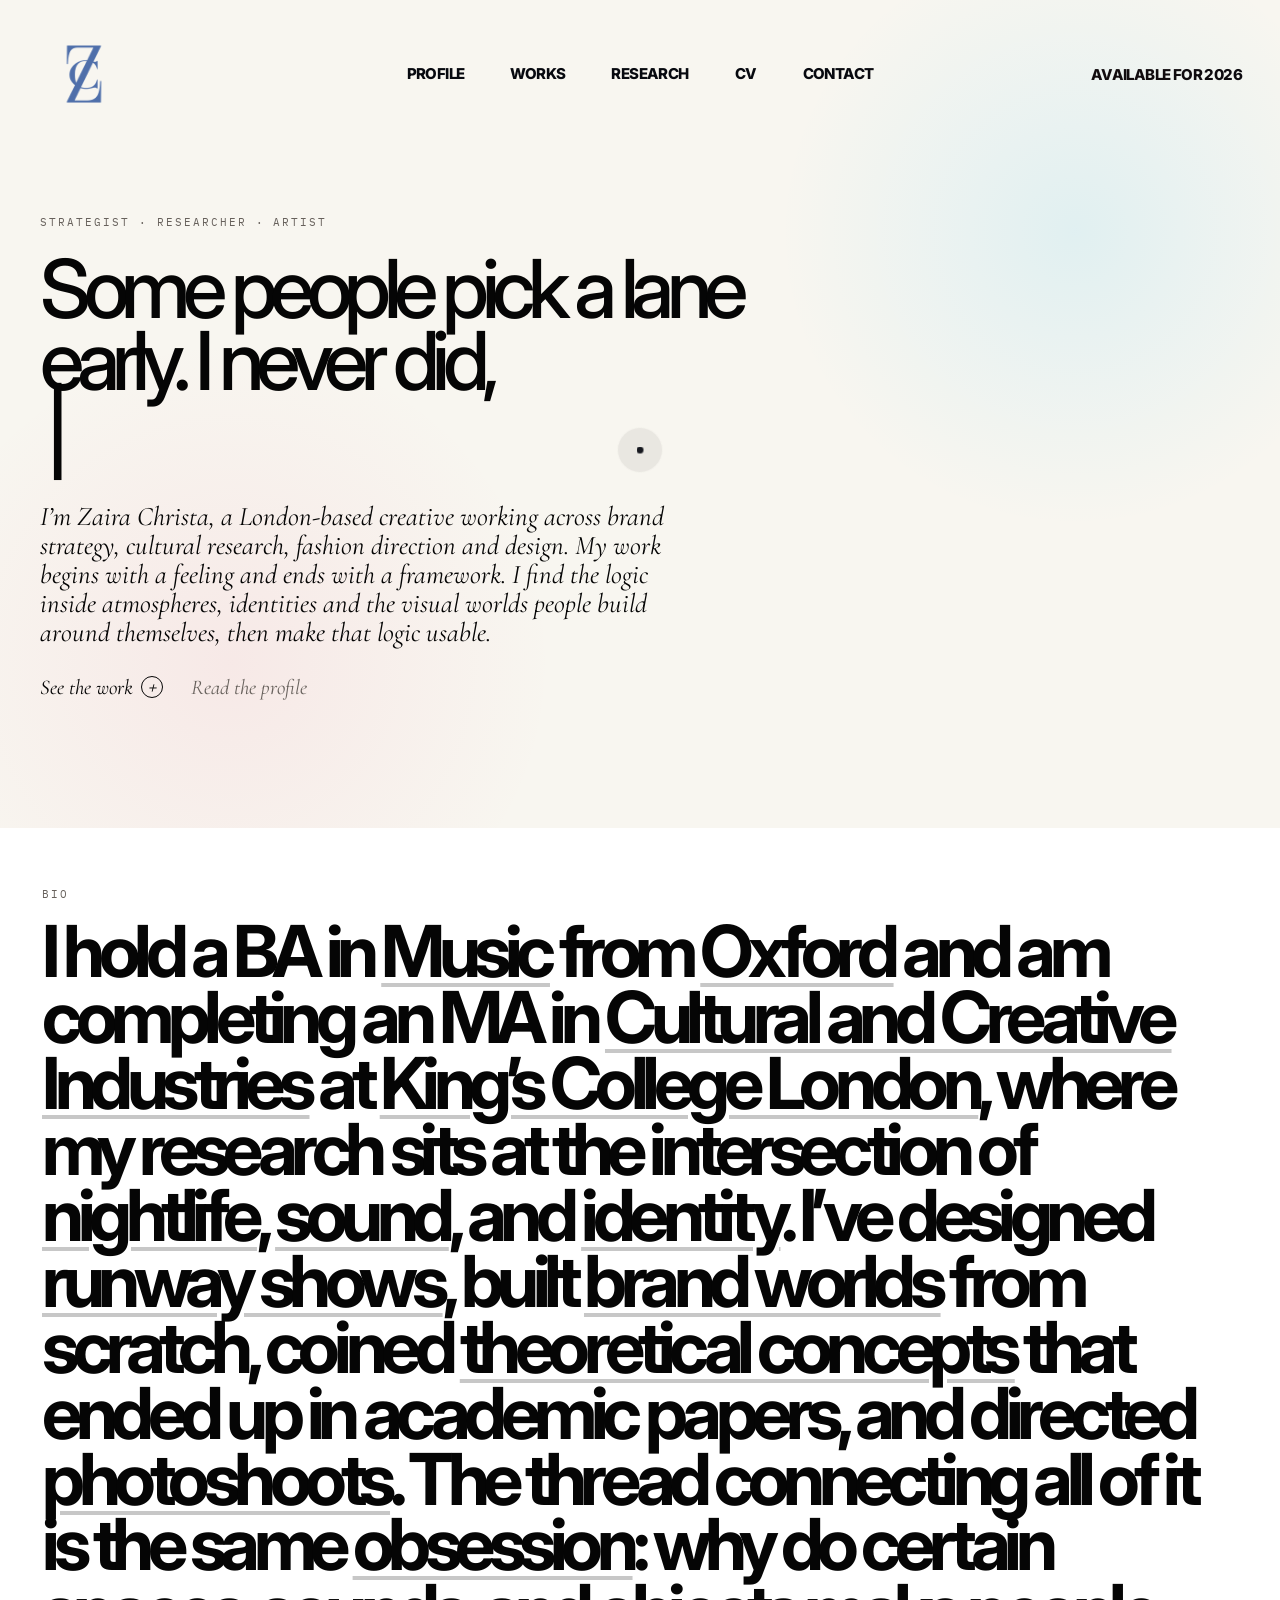
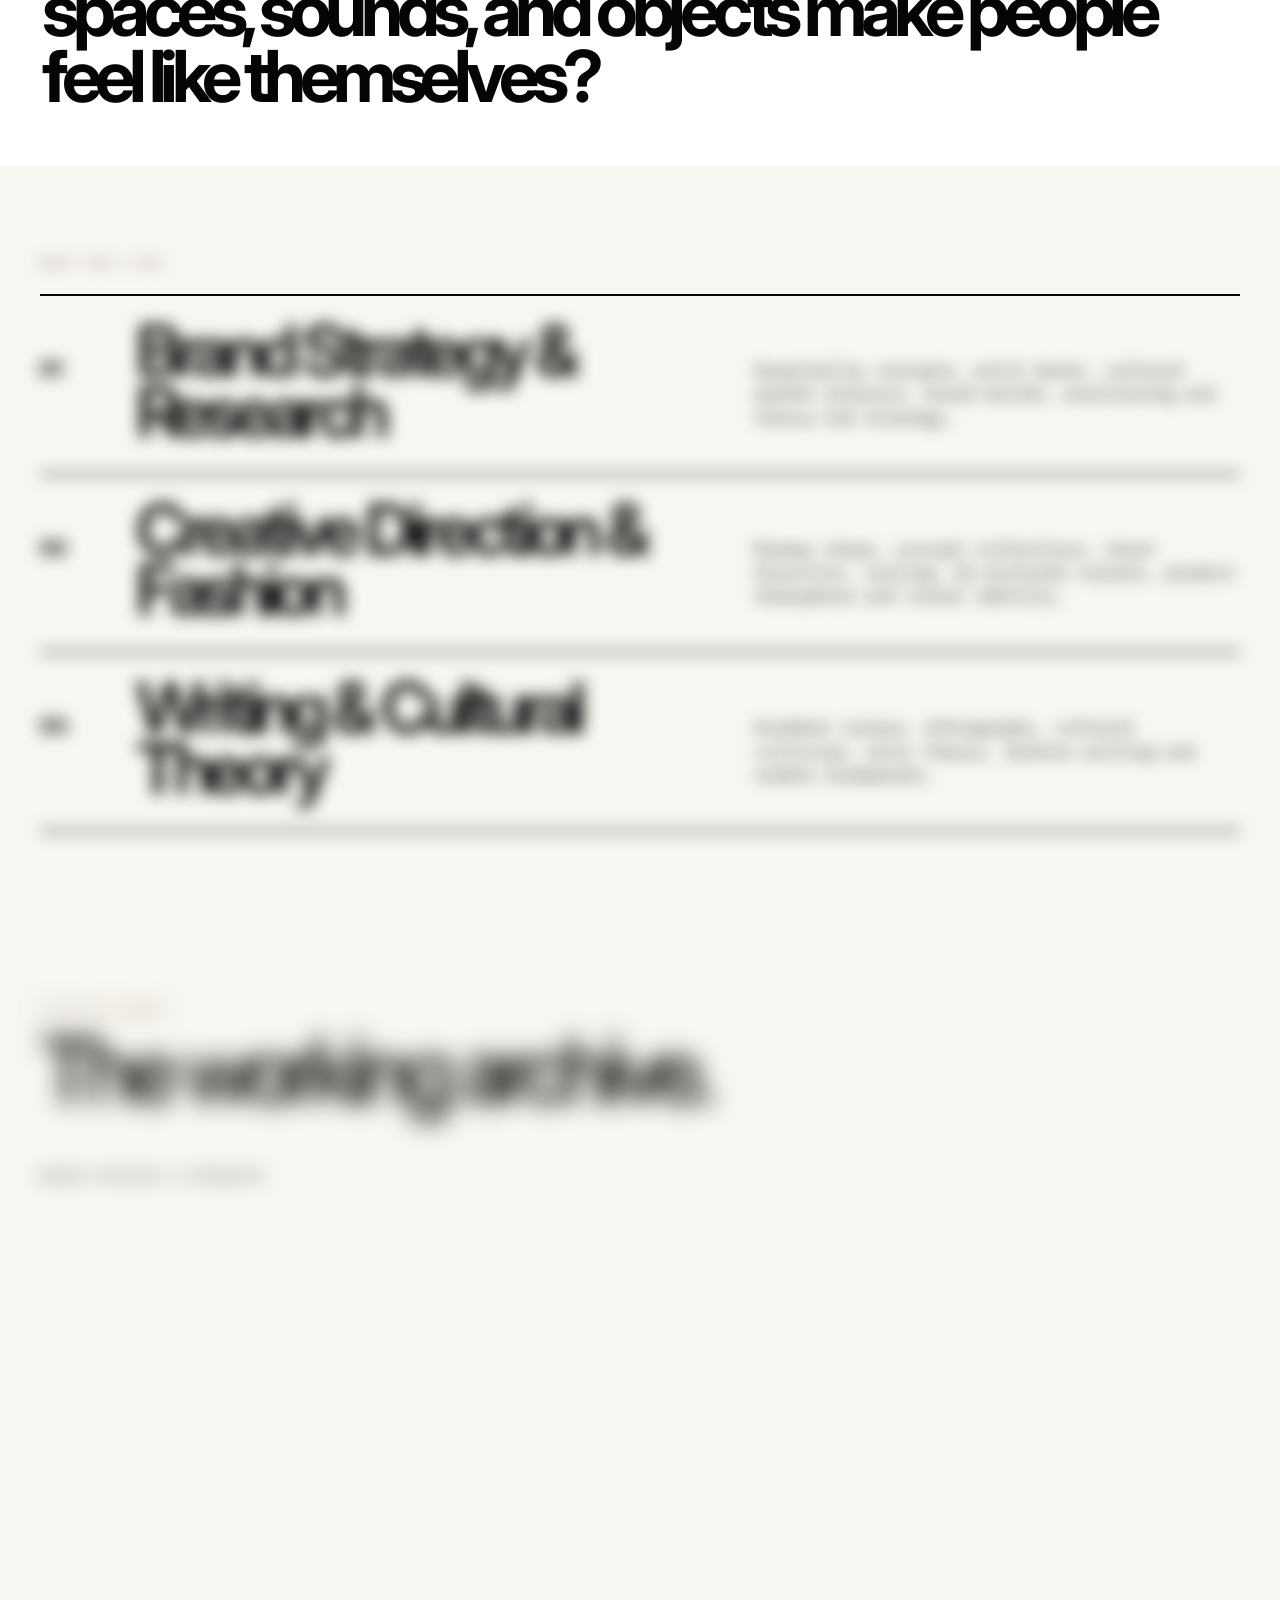
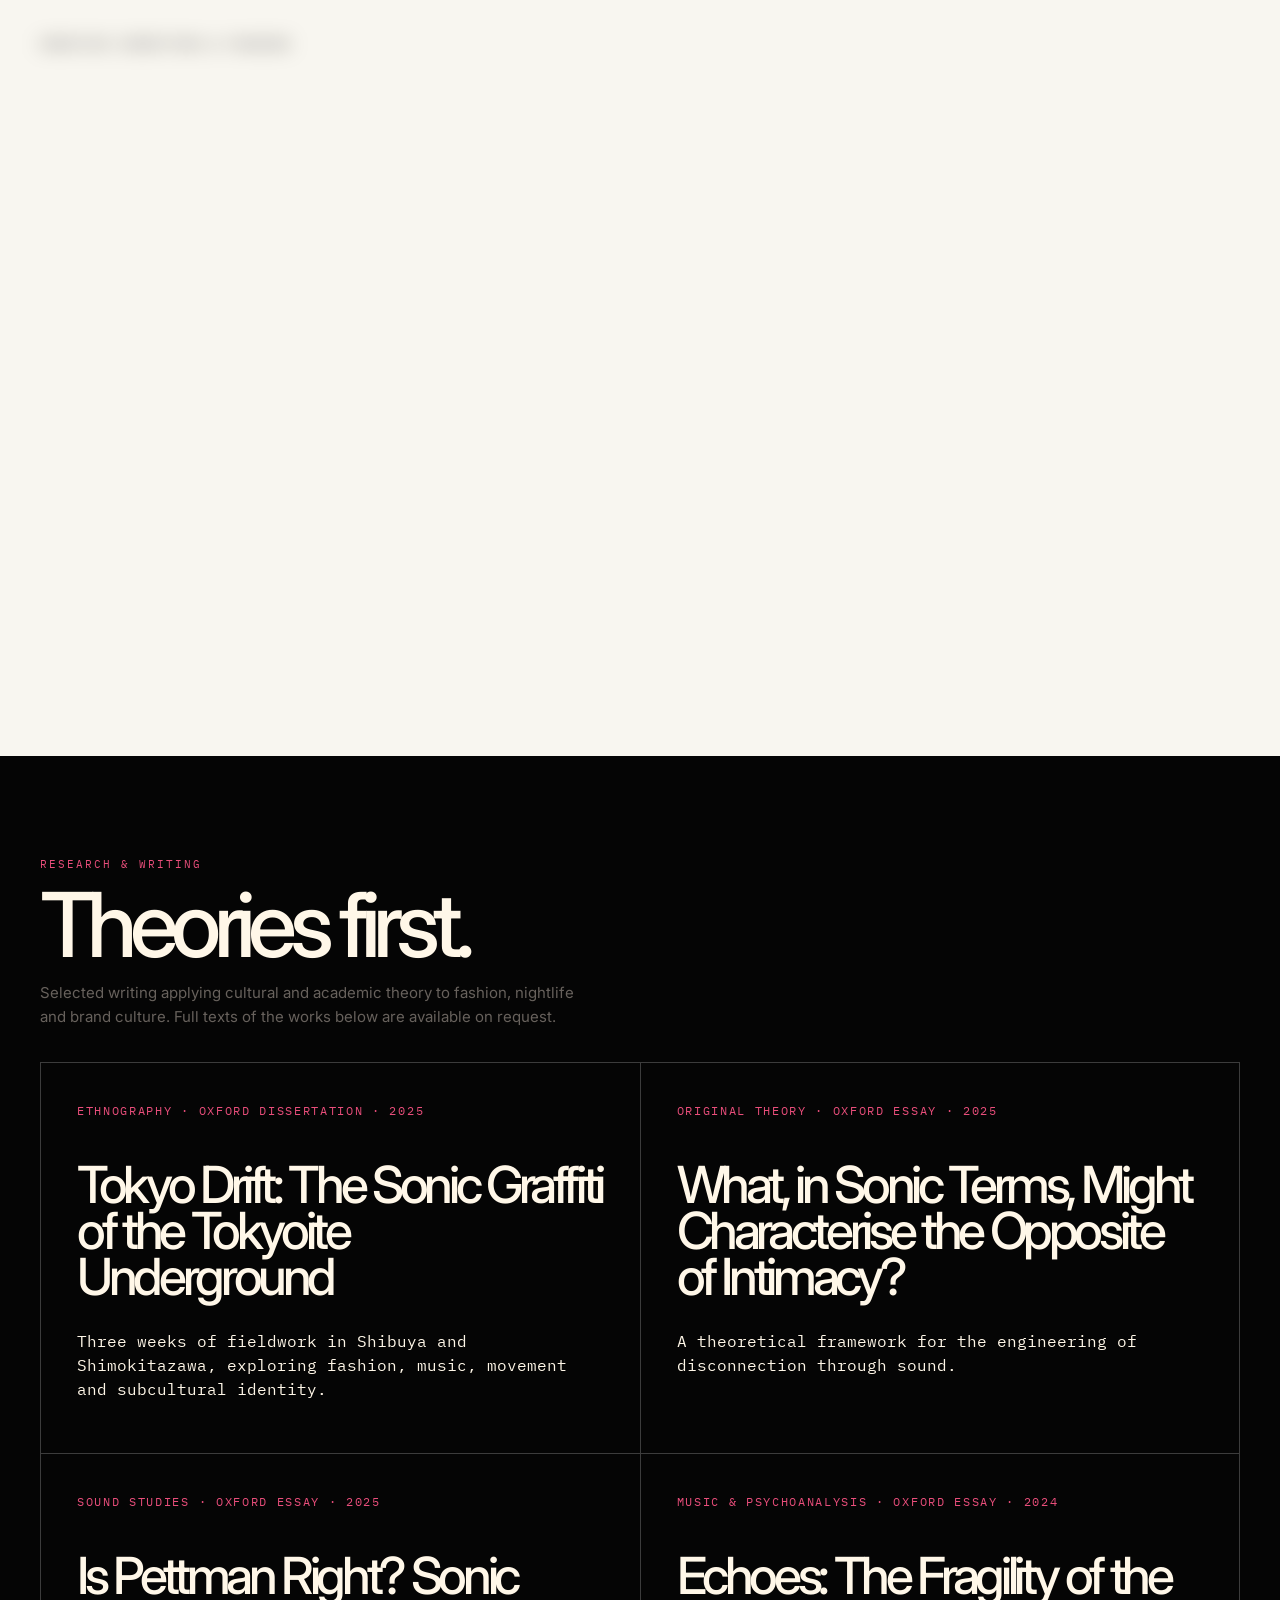
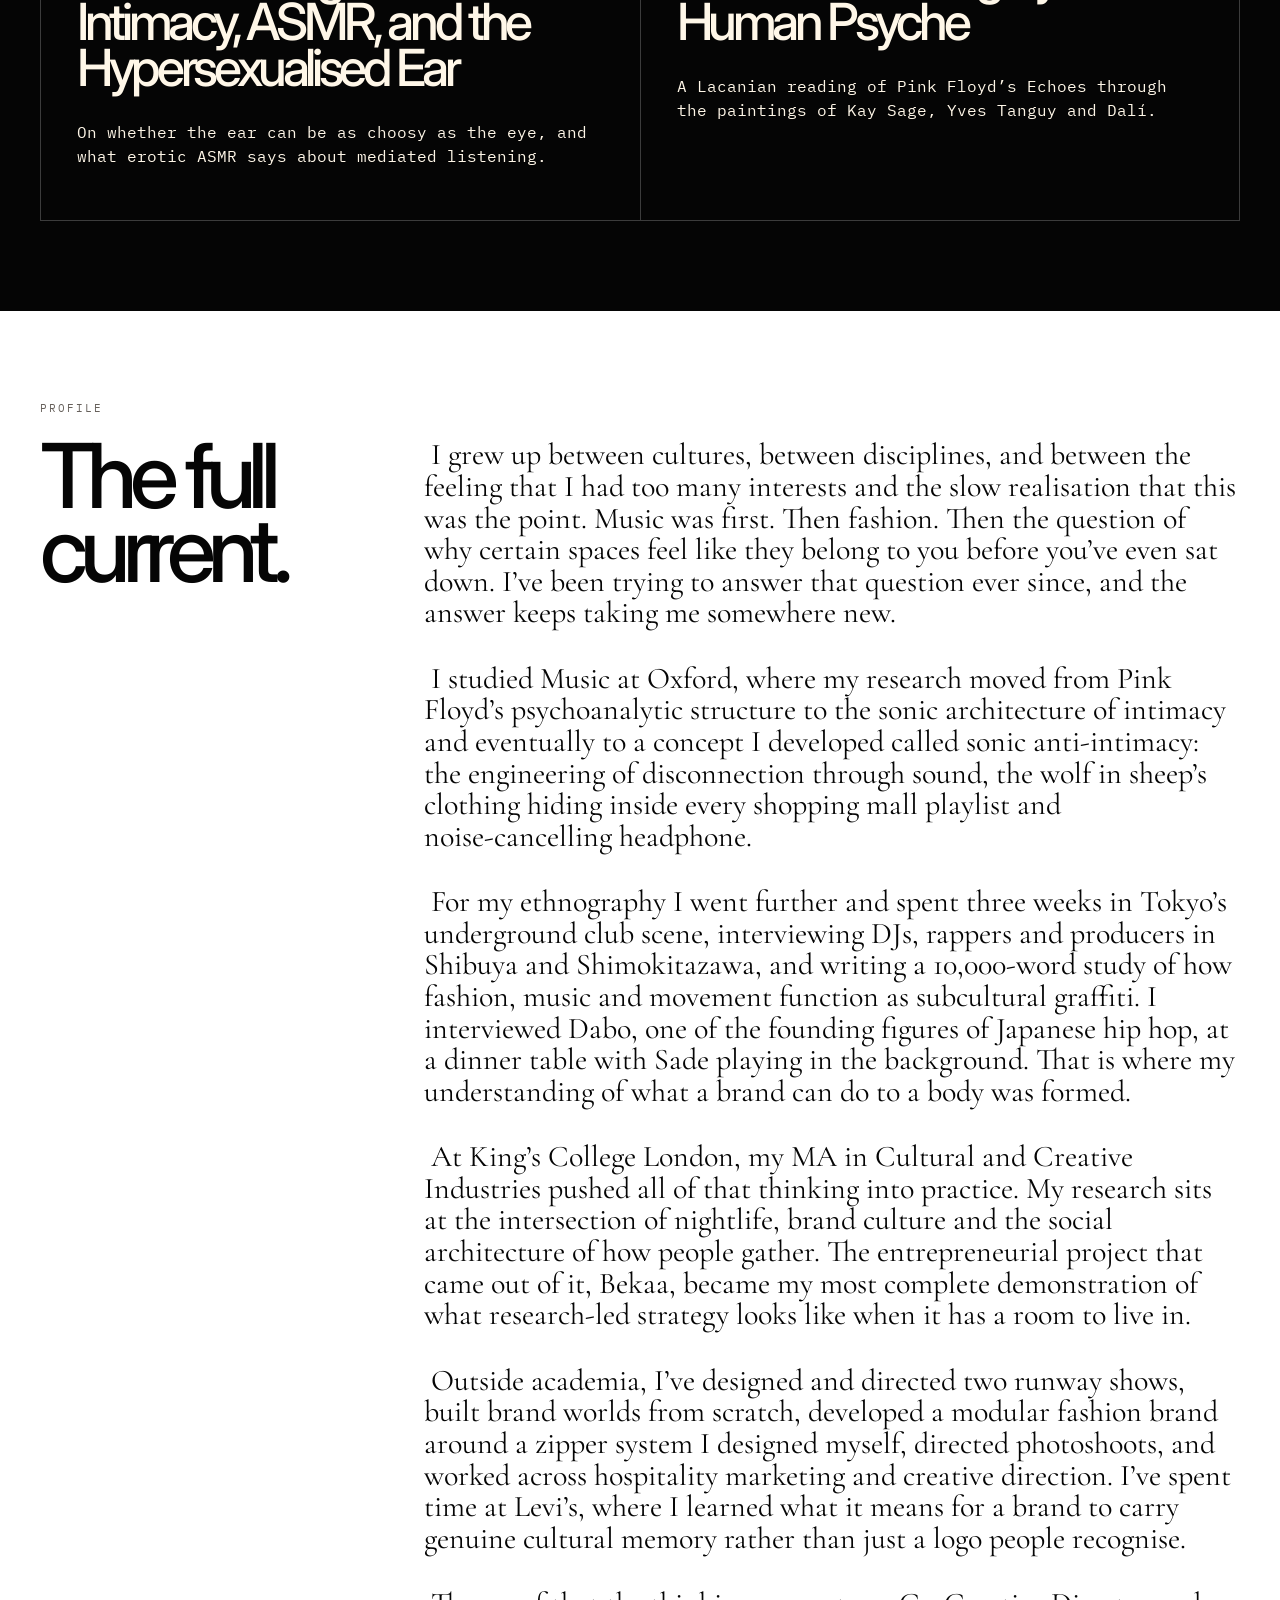
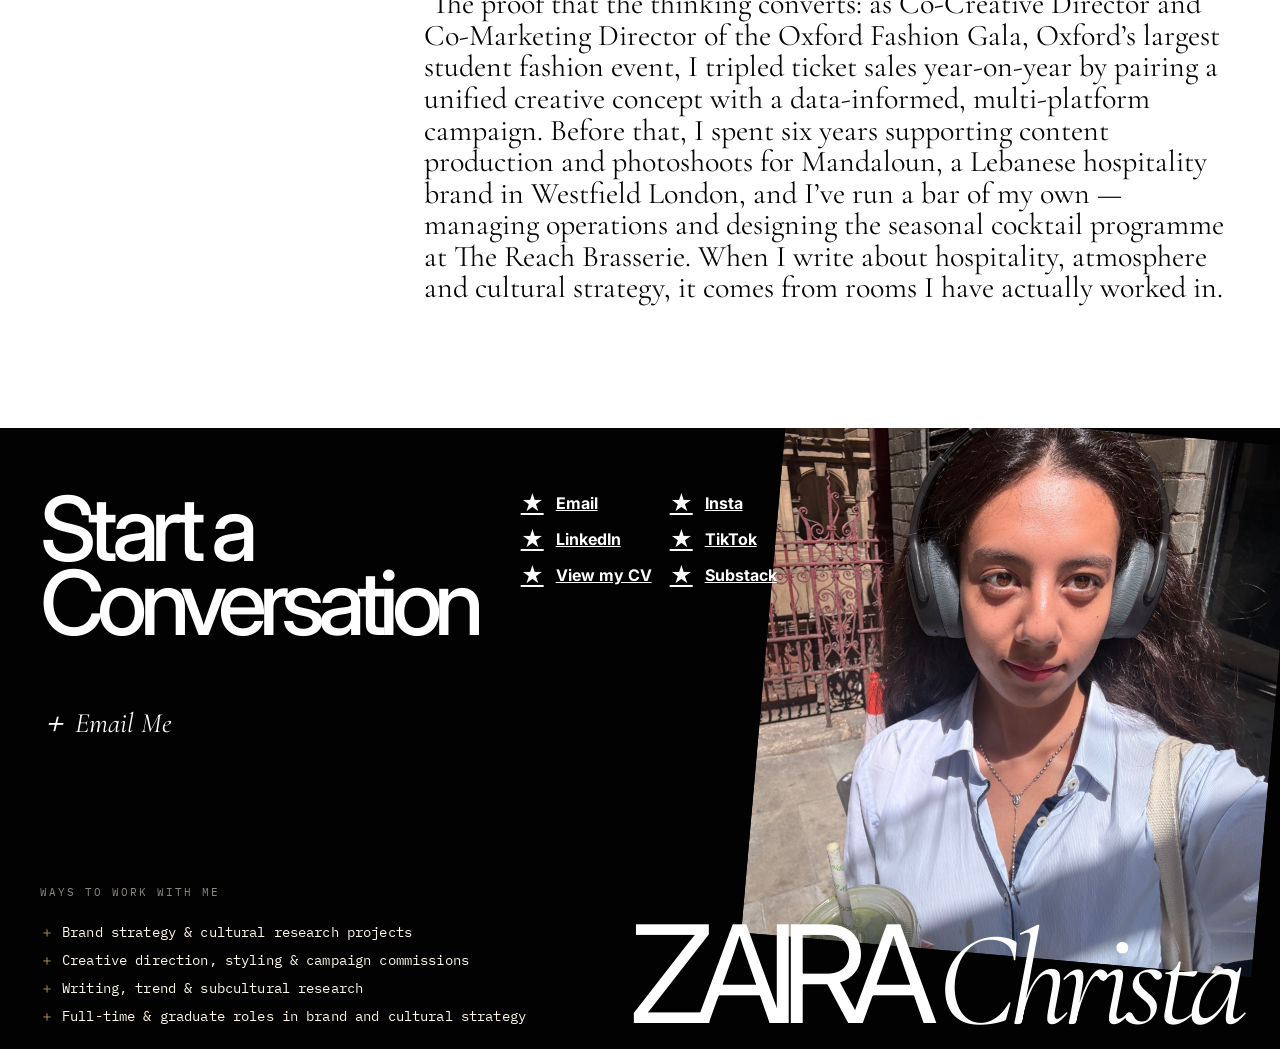
==== index.html @ 3f63f08a "Update portfolio copy and hide empty evidence" ====
<!DOCTYPE html>
<html lang="en">
<head>
  <meta charset="UTF-8" />
  <meta name="viewport" content="width=device-width, initial-scale=1.0" />
  <title>Zaira Christa Portfolio | Brand Strategy, Cultural Research & Fashion Direction</title>
  <meta name="description" content="The portfolio of Zaira Christa, a London-based brand strategist, cultural researcher, fashion director and designer working across hospitality concepts, runway collections, writing and creative direction." />
  <meta name="author" content="Zaira Christa" />
  <meta name="robots" content="index, follow, max-image-preview:large" />
  <meta name="keywords" content="Zaira Christa, Zaira Christa portfolio, brand strategist, cultural researcher, fashion director, creative director, London creative portfolio, hospitality strategy, fashion portfolio, creative industries portfolio" />
  <link rel="canonical" href="https://zaichrista.github.io/The-Archives-By-Zai/" />
  <meta property="og:site_name" content="Zaira Christa Portfolio" />
  <meta property="og:title" content="Zaira Christa Portfolio | Brand Strategy, Cultural Research & Fashion Direction" />
  <meta property="og:description" content="Explore the portfolio of Zaira Christa: brand strategy, cultural research, fashion direction, writing, hospitality concepts and creative world-building." />
  <meta property="og:type" content="website" />
  <meta property="og:url" content="https://zaichrista.github.io/The-Archives-By-Zai/" />
  <meta property="og:image" content="https://zaichrista.github.io/The-Archives-By-Zai/assets/zc-word-logo.png" />
  <meta property="og:image:alt" content="Zaira Christa portfolio wordmark" />
  <meta name="twitter:card" content="summary_large_image" />
  <meta name="twitter:title" content="Zaira Christa Portfolio | Brand Strategy, Cultural Research & Fashion Direction" />
  <meta name="twitter:description" content="London-based creative portfolio for Zaira Christa, spanning brand strategy, cultural research, fashion direction, writing and design." />
  <meta name="twitter:image" content="https://zaichrista.github.io/The-Archives-By-Zai/assets/zc-word-logo.png" />
  <link rel="icon" type="image/png" href="assets/favicon.png" />
  <link rel="stylesheet" href="style.css" />
  <script type="application/ld+json">
    {
      "@context": "https://schema.org",
      "@type": "Person",
      "name": "Zaira Christa",
      "url": "https://zaichrista.github.io/The-Archives-By-Zai/",
      "image": "https://zaichrista.github.io/The-Archives-By-Zai/assets/zc-word-logo.png",
      "jobTitle": [
        "Brand Strategist",
        "Cultural Researcher",
        "Fashion Director",
        "Designer"
      ],
      "description": "Zaira Christa is a London-based brand strategist, cultural researcher, fashion director and designer working across hospitality concepts, runway collections, writing and creative world-building.",
      "knowsAbout": [
        "Brand strategy",
        "Cultural research",
        "Fashion direction",
        "Creative direction",
        "Hospitality strategy",
        "Nightlife research",
        "Sound studies",
        "Creative industries"
      ],
      "alumniOf": [
        {
          "@type": "CollegeOrUniversity",
          "name": "University of Oxford"
        },
        {
          "@type": "CollegeOrUniversity",
          "name": "King's College London"
        }
      ],
      "sameAs": [
        "https://www.linkedin.com/in/zairachrista",
        "https://instagram.com/zcbarakat",
        "https://www.tiktok.com/@zairachrista"
      ]
    }
  </script>
  <script type="application/ld+json">
    {
      "@context": "https://schema.org",
      "@type": "WebSite",
      "name": "Zaira Christa Portfolio",
      "alternateName": "The Archives By Zai",
      "url": "https://zaichrista.github.io/The-Archives-By-Zai/",
      "description": "Portfolio website for Zaira Christa, featuring brand strategy, cultural research, fashion direction, writing and design projects.",
      "publisher": {
        "@type": "Person",
        "name": "Zaira Christa"
      }
    }
  </script>
</head>

<body>
  <div class="cursor" aria-hidden="true"><span class="cursor-label"></span></div>
  <div class="cursor-dot" aria-hidden="true"></div>

  <div class="grain" aria-hidden="true"></div>
  <div class="orb orb--one" aria-hidden="true"></div>
  <div class="orb orb--two" aria-hidden="true"></div>
  <div class="orb orb--three" aria-hidden="true"></div>

  <div class="loader" id="loader" aria-hidden="true">
    <div class="loader-inner">
      <p class="loader-line active">Some people pick a lane.</p>
      <p class="loader-line">I followed the current.</p>
      <p class="loader-mark">Zaira Christa</p>
    </div>
  </div>

  <header class="site-header">
    <a href="#home" class="brand brand-image" data-cursor="home"><img src="assets/zc-word-logo.png" alt="Zaira Christa"></a>

    <nav class="nav" aria-label="Primary navigation">
      <a href="#profile" data-cursor="read">Profile</a>
      <a href="#work" data-cursor="view">Works</a>
      <a href="#research" data-cursor="think">Research</a>
      <a href="cv.html" data-cursor="read">CV</a>
      <a href="#contact" data-cursor="write">Contact</a>
    </nav>

    <div class="availability">Available for 2026</div>
  </header>

  <main>
    <section id="home" class="hero section">

      <a href="#work" class="hero-logo-object hero-slideshow" data-cursor="enter" aria-label="Enter the archive">
        <img class="hero-slide" style="--i: 0;" src="assets/Hero%20images/IMG_7157.JPG" alt="Zaira Christa on a garden terrace in London" loading="eager" decoding="async" />
        <img class="hero-slide" style="--i: 1;" src="assets/Hero%20images/IMG_2017.JPG" alt="Zaira Christa working on a laptop with headphones, mirror self-portrait" loading="lazy" decoding="async" />
        <img class="hero-slide" style="--i: 2;" src="assets/Hero%20images/IMG_0499.jpg" alt="Zaira Christa at her University of Oxford graduation in cap and gown" loading="lazy" decoding="async" />
        <img class="hero-slide" style="--i: 3;" src="assets/Hero%20images/IMG_6956.JPG" alt="Zaira Christa in sunglasses on a sunlit terrace" loading="lazy" decoding="async" />
        <img class="hero-slide" style="--i: 4;" src="assets/Hero%20images/IMG_3653%202.JPG" alt="Zaira Christa in a hooded jacket, mirror self-portrait" loading="lazy" decoding="async" />
        <img class="hero-slide" style="--i: 5;" src="assets/Hero%20images/IMG_3476.JPG" alt="Zaira Christa styling a layered outfit, mirror self-portrait" loading="lazy" decoding="async" />
        <img class="hero-slide" style="--i: 6;" src="assets/Hero%20images/IMG_0802.JPG" alt="Portrait of Zaira Christa seated in a hammock" loading="lazy" decoding="async" />
        <img class="hero-slide" style="--i: 7;" src="assets/Hero%20images/IMG_6122.JPG" alt="Zaira Christa with headphones, scarf and orchids" loading="lazy" decoding="async" />
        <img class="hero-slide" style="--i: 8;" src="assets/Hero%20images/IMG_6287.JPG" alt="Zaira Christa with her poodle puppy" loading="lazy" decoding="async" />
      </a>
      <div class="hero-copy">
        <p class="kicker">Strategist · Researcher · Artist</p>
        <h1><span>Some people pick a lane</span><span>early. I never did,</span><span>and I don’t regret it.</span></h1>
        <p class="intro">
          I’m Zaira Christa, a London-based creative working across brand strategy,
          cultural research, fashion direction and design. My work begins with a feeling
          and ends with a framework. I find the logic inside atmospheres, identities and
          the visual worlds people build around themselves, then make that logic usable.
        </p>
        <div class="hero-actions">
          <a href="#work" class="text-link" data-cursor="view">See the work <span>＋</span></a>
          <a href="#full-profile" class="text-link muted" data-cursor="read">Read the profile</a>
        </div>
      </div>
    </section>

    <section id="profile" class="rebus-bio section clean-bio">
      <p class="section-label">Bio</p>

      <p class="clean-bio-text definition-bio">
        I hold a BA in <span class="def-term" data-title="Music" data-pron="/ˈmjuːzɪk/ noun" data-def="Time organised into feelings. One of humanity’s better inventions. Ranked comfortably above email.">Music</span> from <span class="def-term" data-title="Oxford" data-pron="/ˈɒksfəd/ noun" data-def="A city built entirely from stone, libraries, and deadlines. Notable for producing world leaders, Nobel Prize winners, and students who apologise for taking only four books out of the library.">Oxford</span> and am completing an MA in <span class="def-term" data-title="Cultural &amp; Creative Industries" data-pron="/ˈkʌltʃərəl ænd kriˈeɪtɪv ˈɪndəstriz/ noun" data-def="The study of why certain ideas become industries and certain industries become culture. Frequently mistaken for a degree about creativity. Actually a degree about power.">Cultural and Creative Industries</span> at <span class="def-term" data-title="King’s College London" data-pron="/kɪŋz ˈkɒlɪdʒ ˈlʌndən/ noun" data-def="A university strategically positioned between the River Thames and several intellectual crises. Known for producing graduates, research, and dangerously specific interests.">King’s College London</span>, where my research sits at the intersection of <span class="def-term" data-title="Nightlife" data-pron="/ˈnaɪtlaɪf/ noun" data-def="A temporary city that appears after dark and somehow contains every personality type known to mankind. Frequently blamed for poor decisions. More accurately responsible for several excellent ones.">nightlife</span>, <span class="def-term" data-title="Sound" data-pron="/saʊnd/ noun" data-def="Air pretending to be emotion. Capable of making people cry over strangers, dance with confidence they do not possess, and remember things they had no intention of remembering. Generally underestimated.">sound</span>, and <span class="def-term" data-title="Identity" data-pron="/aɪˈdɛntɪti/ noun" data-def="A collaborative project between yourself, your memories, your wardrobe, and everyone who has ever misunderstood you. Subject to constant revision. Especially after moving house.">identity</span>. I’ve designed <span class="def-term" data-title="Runway Shows" data-pron="/ˈrʌnweɪ ʃəʊz/ noun" data-def="Extremely expensive ways of asking a room full of strangers to understand a feeling. Usually last between eight and twelve minutes. Frequently take six months to make.">runway shows</span>, built <span class="def-term" data-title="Brand Worlds" data-pron="/brænd wɜːldz/ noun" data-def="Fictional places that people voluntarily move into. Constructed from colour, typography, mythology, references, and a shocking amount of confidence. The good ones feel real.">brand worlds</span> from scratch, coined <span class="def-term" data-title="Theoretical Concepts" data-pron="/θɪəˈrɛtɪkəl ˈkɒnsɛpts/ noun" data-def="Ideas invented because existing vocabulary has failed its duties. May begin as a passing thought. May accidentally become a dissertation chapter.">theoretical concepts</span> that ended up in academic papers, and directed <span class="def-term" data-title="Photoshoots" data-pron="/ˈfəʊtəʊʃuːts/ noun" data-def="The collective attempt to make one image look effortless. Requires approximately twelve people, three batteries, two nervous breakdowns, and one miraculous frame.">photoshoots</span>. The thread connecting all of it is the same <span class="def-term" data-title="Obsession" data-pron="/əbˈsɛʃən/ noun" data-def="The inability to leave a question alone. Generally considered unhealthy until somebody pays you for it. Then it becomes expertise.">obsession</span>: <span class="bio-question-lock">why do certain spaces, sounds, and objects make people feel like themselves?</span>
      </p>
    </section>

    <section class="capabilities section swiss-current">
      <div class="section-label">What can I do?</div>
      <div class="current-list">
        <div class="current-line">
          <span>01</span>
          <h2>Brand Strategy & Research</h2>
          <p>Hospitality concepts, pitch decks, cultural market analysis, brand worlds, positioning and theory-led strategy.</p>
        </div>
        <div class="current-line">
          <span>02</span>
          <h2>Creative Direction & Fashion</h2>
          <p>Runway shows, concept collections, shoot direction, styling, AI-assisted visuals, product atmosphere and visual identity.</p>
        </div>
        <div class="current-line">
          <span>03</span>
          <h2>Writing & Cultural Theory</h2>
          <p>Academic essays, ethnography, cultural criticism, sonic theory, fashion writing and usable frameworks.</p>
        </div>
      </div>
    </section>

    <section id="work" class="work-index section">
      <div class="section-head section-head--works">
        <p class="section-label">Selected Works</p>
        <h2>The working archive.</h2>
      </div>

      <div class="work-category">
        <p class="section-label">Brand Strategy & Research</p>
        <div class="work-list">
          <a class="work-line" href="works.html#bekaa" data-project="bekaa" data-cursor="view">
            <span class="work-number">01</span>
            <div>
              <h3 class="work-title-logo"><img src="assets/Headers/Bekaa.png" alt="Bekaa"></h3>
              <p>Brand Strategy · Cultural Concept · Hospitality · 2025</p>
            </div>
            <div class="work-thumb brand-thumb"><img src="assets/Logos/Bekaa.png" alt="Bekaa"></div>
          </a>

          <a class="work-line" href="works.html#muni" data-project="muni" data-cursor="view">
            <span class="work-number">02</span>
            <div>
              <h3 class="work-title-logo"><img src="assets/Headers/Muni.png" alt="Muni"></h3>
              <p>Concept Brand · Modular Fashion · Product System · 2024</p>
            </div>
            <div class="work-thumb muni-thumb"><img src="assets/Muni%20Logo.png" alt="Muni"></div>
          </a>
        </div>
      </div>

      <div class="work-category">
        <p class="section-label">Creative Direction & Fashion</p>
        <div class="work-list">
          <a class="work-line" href="works.html#parikyo" data-project="parikyo" data-cursor="view">
            <span class="work-number">03</span>
            <div>
              <h3 class="work-title-logo"><img src="assets/Headers/Kisses%20from%20Parikyo.png" alt="Kisses from Parikyo"></h3>
              <p>Concept Collection · Fashion Direction · 2025</p>
            </div>
            <div class="work-thumb parikyo-thumb"><img src="assets/KFP%20Logo.png" alt="Kisses from Parikyo"></div>
          </a>

          <a class="work-line" href="works.html#fw23" data-project="fw23" data-cursor="view">
            <span class="work-number">04</span>
            <div>
              <h3>FW23 — Women, Studied</h3>
              <p>Fashion Direction · Runway Show · 2023</p>
            </div>
            <div class="work-thumb fw-thumb"><img src="assets/Logos/Zaira%20Christa.png" alt="Zaira Christa"></div>
          </a>

          <a class="work-line" href="works.html#ss24" data-project="ss24" data-cursor="view">
            <span class="work-number">05</span>
            <div>
              <h3>SS24 — Reflections on Glamour</h3>
              <p>Fashion Direction · Runway Show · 2024</p>
            </div>
            <div class="work-thumb ss-thumb"><img src="assets/Logos/Zaira%20Christa.png" alt="Zaira Christa"></div>
          </a>

          <a class="work-line" href="works.html#voyage-ascent" data-project="voyage-ascent" data-cursor="view" hidden>
            <span class="work-number">06</span>
            <div>
              <h3>A Voyage in Ascent</h3>
              <p>Co-Creative Direction · Oxford Fashion Gala · Tripled Ticket Sales · 2023–2025</p>
            </div>
            <div class="work-thumb voyage-thumb"><img src="assets/Voyage-into-Ascent.jpg" alt="A Voyage in Ascent, Oxford Fashion Gala creative direction artwork"></div>
          </a>
        </div>
      </div>
    </section>

    <section id="research" class="research section">
      <div class="section-head">
        <p class="section-label">Research & Writing</p>
        <h2>Theories first.</h2>
        <p class="research-note">Selected writing applying cultural and academic theory to fashion, nightlife and
        brand culture. Full texts of the works below are available on request.</p>
      </div>

      <div class="research-grid">
        <a href="works.html#tokyo-drift" data-project="tokyo-drift" data-cursor="read">
          <span>Ethnography · Oxford Dissertation · 2025</span>
          <h3>Tokyo Drift: The Sonic Graffiti of the Tokyoite Underground</h3>
          <p>Three weeks of fieldwork in Shibuya and Shimokitazawa, exploring fashion, music, movement and subcultural identity.</p>
        </a>

        <a href="works.html#sonic-anti-intimacy" data-project="sonic-anti-intimacy" data-cursor="think">
          <span>Original Theory · Oxford Essay · 2025</span>
          <h3>What, in Sonic Terms, Might Characterise the Opposite of Intimacy?</h3>
          <p>A theoretical framework for the engineering of disconnection through sound.</p>
        </a>

        <a href="works.html#ear-body" data-project="ear-body" data-cursor="read">
          <span>Sound Studies · Oxford Essay · 2025</span>
          <h3>Is Pettman Right? Sonic Intimacy, ASMR, and the Hypersexualised Ear</h3>
          <p>On whether the ear can be as choosy as the eye, and what erotic ASMR says about mediated listening.</p>
        </a>

        <a href="works.html#echoes" data-project="echoes" data-cursor="read">
          <span>Music & Psychoanalysis · Oxford Essay · 2024</span>
          <h3>Echoes: The Fragility of the Human Psyche</h3>
          <p>A Lacanian reading of Pink Floyd’s Echoes through the paintings of Kay Sage, Yves Tanguy and Dalí.</p>
        </a>
      </div>
    </section>

    <section id="full-profile" class="about-full section">
      <div class="section-label">Profile</div>
      <div class="bio-columns">
        <h2>The full current.</h2>
        <div class="bio-text">
          <p>
            I grew up between cultures, between disciplines, and between the feeling that I had too many
            interests and the slow realisation that this was the point. Music was first. Then fashion.
            Then the question of why certain spaces feel like they belong to you before you’ve even sat down.
            I’ve been trying to answer that question ever since, and the answer keeps taking me somewhere new.
          </p>
          <p>
            I studied Music at Oxford, where my research moved from Pink Floyd’s psychoanalytic structure
            to the sonic architecture of intimacy and eventually to a concept I developed called sonic
            anti-intimacy: the engineering of disconnection through sound, the wolf in sheep’s clothing hiding
            inside every shopping mall playlist and noise-cancelling headphone.
          </p>
          <p>
            For my ethnography I went further and spent three weeks in Tokyo’s underground club scene,
            interviewing DJs, rappers and producers in Shibuya and Shimokitazawa, and writing a 10,000-word
            study of how fashion, music and movement function as subcultural graffiti. I interviewed Dabo,
            one of the founding figures of Japanese hip hop, at a dinner table with Sade playing in the
            background. That is where my understanding of what a brand can do to a body was formed.
          </p>
          <p>
            At King’s College London, my MA in Cultural and Creative Industries pushed all of that thinking
            into practice. My research sits at the intersection of nightlife, brand culture and the social
            architecture of how people gather. The entrepreneurial project that came out of it, Bekaa, became
            my most complete demonstration of what research-led strategy looks like when it has a room to live in.
          </p>
          <p>
            Outside academia, I’ve designed and directed two runway shows, built brand worlds from scratch,
            developed a modular fashion brand around a zipper system I designed myself, directed photoshoots,
            and worked across hospitality marketing and creative direction. I’ve spent time at Levi’s, where
            I learned what it means for a brand to carry genuine cultural memory rather than just a logo people recognise.
          </p>
          <p>
            The proof that the thinking converts: as Co-Creative Director and Co-Marketing Director of the Oxford
            Fashion Gala, Oxford’s largest student fashion event, I tripled ticket sales year-on-year by pairing a
            unified creative concept with a data-informed, multi-platform campaign. Before that, I spent six years
            supporting content production and photoshoots for Mandaloun, a Lebanese hospitality brand in Westfield
            London, and I’ve run a bar of my own — managing operations and designing the seasonal cocktail programme
            at The Reach Brasserie. When I write about hospitality, atmosphere and cultural strategy, it comes from
            rooms I have actually worked in.
          </p>
        </div>
      </div>
    </section>

    <section id="contact" class="contact section">
      <div class="contact-intro">
        <h2>Start a <span class="conversation-word">Conversation</span></h2>
        <a href="mailto:zcbarakat@gmail.com" class="text-link light email-me" data-cursor="write">＋ Email Me</a>
        <div class="ways-to-work">
          <p class="section-label">Ways to work with me</p>
          <ul>
            <li>Brand strategy & cultural research projects</li>
            <li>Creative direction, styling & campaign commissions</li>
            <li>Writing, trend & subcultural research</li>
            <li>Full-time & graduate roles in brand and cultural strategy</li>
          </ul>
        </div>
      </div>
      <div class="contact-details">
        <a href="mailto:zcbarakat@gmail.com"><span class="line-icon star-icon">★</span>Email</a>
        <a href="https://www.linkedin.com/in/zairachrista" target="_blank" rel="noreferrer"><span class="line-icon star-icon">★</span>LinkedIn</a>
        <a href="cv.html" data-cursor="read"><span class="line-icon star-icon">★</span>View my CV</a>
        <a href="https://instagram.com/zcbarakat" target="_blank" rel="noreferrer"><span class="line-icon star-icon">★</span>Insta</a>
        <a href="https://www.tiktok.com/@zairachrista" target="_blank" rel="noreferrer"><span class="line-icon star-icon">★</span>TikTok</a>
        <a href="https://zaiinprogress.substack.com" target="_blank" rel="noreferrer"><span class="line-icon star-icon">★</span>Substack</a>
      </div>
      <div class="footer-photo" aria-hidden="true">
        <img src="assets/footer-me.jpg" alt="">
      </div>
      <div class="footer-wordmark">
        <span>ZAIRA</span> <em>Christa</em>
      </div>
    </section>
  </main>

  <div class="project-panel" id="projectPanel" aria-hidden="true">
    <button class="panel-close" id="panelClose" aria-label="Close project" data-cursor="close">×</button>
    <div class="panel-scroll" id="panelContent"></div>
  </div>

  <div class="definition-tooltip" id="definitionTooltip" aria-hidden="true"></div>
  <script src="script.js"></script>
</body>
</html>
---- style.css ----
@import url('https://fonts.googleapis.com/css2?family=Cormorant+Garamond:ital,wght@0,500;0,600;1,500&family=Inter:wght@400;500;600;700;800&family=IBM+Plex+Mono:wght@400;500;600&display=swap');

:root {
  --paper: #f8f6f0;
  --ink: #050505;
  --muted: #67615c;
  --line: rgba(0,0,0,.16);
  --black: #020202;
  --cream: #fff7e8;
  --wine: #6d1226;
  --rose: #e94e7b;
  --blue: #13b9ff;
  --green: #0b9a49;
  --orange: #b66b2c;
  --gold: #b59652;
  --silver: #d9dce2;
  --ease: cubic-bezier(.16, 1, .3, 1);
}

@media (max-width: 760px) {
  .definition-tooltip {
    position: fixed !important;
    left: 12px !important;
    right: 12px !important;
    top: auto !important;
    bottom: calc(14px + env(safe-area-inset-bottom)) !important;
    width: auto !important;
    max-width: none !important;
    max-height: min(34vh, 260px) !important;
    overflow-y: auto !important;
    padding: 12px 14px 14px !important;
    transform: translateY(10px) !important;
    border-radius: 0 !important;
    -webkit-overflow-scrolling: touch;
  }

  .definition-tooltip.show {
    transform: translateY(0) !important;
  }

  .definition-tooltip h4 {
    font-size: 26px !important;
    line-height: .94 !important;
    letter-spacing: -.03em !important;
  }

  .definition-tooltip .pron {
    margin: 5px 0 8px !important;
    font-size: 13px !important;
    line-height: 1.18 !important;
  }

  .definition-tooltip .rule {
    margin-bottom: 8px !important;
  }

  .definition-tooltip p:last-child {
    font-size: 10px !important;
    line-height: 1.36 !important;
  }
}

* { box-sizing: border-box; }
html { scroll-behavior: smooth; }
body {
  margin: 0;
  background: var(--paper);
  color: var(--ink);
  font-family: Inter, sans-serif;
  overflow-x: hidden;
  cursor: none;
}

body::before {
  content: "";
  position: fixed;
  inset: -20%;
  pointer-events: none;
  z-index: 0;
  opacity: .66;
  background:
    radial-gradient(circle at 78% 18%, rgba(19,185,255,.22), transparent 20%),
    radial-gradient(circle at 18% 82%, rgba(233,78,123,.20), transparent 24%),
    radial-gradient(circle at 50% 50%, rgba(181,150,82,.15), transparent 28%);
  filter: blur(40px);
  animation: aurora 14s var(--ease) infinite alternate;
}

@keyframes aurora {
  0% { transform: translate3d(-2%, -1%, 0) scale(1); opacity: .45; }
  50% { transform: translate3d(2%, 1%, 0) scale(1.05); opacity: .82; }
  100% { transform: translate3d(-1%, 2%, 0) scale(1.02); opacity: .6; }
}

a, button, article { cursor: none; }
::selection { background: var(--ink); color: var(--cream); }

.cursor {
  position: fixed;
  left: 0;
  top: 0;
  width: 74px;
  height: 74px;
  z-index: 999999;
  pointer-events: none;
  transform: translate(-50%, -50%);
  display: grid;
  place-items: center;
}

.cursor img {
  width: 58px;
  height: 58px;
  object-fit: contain;
  filter: drop-shadow(0 0 12px rgba(255,255,255,.85)) drop-shadow(0 0 10px rgba(0,0,0,.25));
  transform: rotate(-18deg);
  transition: all .35s var(--ease);
}

.cursor-label {
  position: absolute;
  top: 70px;
  font-family: "IBM Plex Mono", monospace;
  font-size: 10px;
  letter-spacing: .14em;
  color: var(--ink);
  background: rgba(255,255,255,.82);
  border: 1px solid rgba(0,0,0,.14);
  padding: 4px 7px;
  text-transform: uppercase;
  opacity: 0;
  transition: opacity .25s;
  white-space: nowrap;
}

.cursor.active img {
  width: 78px;
  height: 78px;
  transform: rotate(8deg) scale(1.06);
}

.cursor.active .cursor-label { opacity: 1; }

.loader {
  position: fixed;
  inset: 0;
  background: #050005;
  color: var(--cream);
  z-index: 99999;
  display: grid;
  place-items: center;
  transition: opacity .9s var(--ease), visibility .9s var(--ease);
}

.loader.hide { opacity: 0; visibility: hidden; }

.loader-inner {
  position: relative;
  width: min(800px, 88vw);
  height: 160px;
  display: grid;
  place-items: center;
  text-align: center;
}

.loader-line, .loader-mark {
  position: absolute;
  margin: 0;
  opacity: 0;
  font-family: "Cormorant Garamond", serif;
  font-size: clamp(42px, 8vw, 120px);
  line-height: .9;
  transition: opacity .8s var(--ease), transform .8s var(--ease);
  transform: translateY(24px);
}

.loader-line.active, .loader-mark.active {
  opacity: 1;
  transform: translateY(0);
}

.loader-mark {
  font-style: italic;
  font-size: clamp(32px, 5vw, 76px);
}

.site-header {
  position: fixed;
  top: 0;
  left: 0;
  width: 100%;
  z-index: 200;
  display: grid;
  grid-template-columns: 1fr auto 1fr;
  align-items: center;
  padding: 28px 38px;
  mix-blend-mode: difference;
  color: white;
}

.brand, .nav a, .availability {
  color: currentColor;
  text-decoration: none;
  font-size: 14px;
  font-weight: 800;
  letter-spacing: -.04em;
}

.brand em {
  font-family: "Cormorant Garamond", serif;
  font-size: 20px;
  font-weight: 600;
  margin-left: 2px;
}

.nav {
  display: flex;
  gap: 34px;
}

.nav a {
  text-transform: uppercase;
  font-size: 12px;
  letter-spacing: -.02em;
  border-bottom: 1px solid currentColor;
  border-color: transparent;
}

.nav a:hover { border-color: currentColor; }
.availability { justify-self: end; text-transform: uppercase; }

.section {
  position: relative;
  z-index: 1;
  padding: 90px 40px;
}

.hero {
  min-height: 100vh;
  display: grid;
  grid-template-columns: 1.05fr .95fr;
  align-items: center;
  gap: 5vw;
  padding-top: 120px;
}

.kicker, .section-label {
  font-family: "IBM Plex Mono", monospace;
  text-transform: uppercase;
  letter-spacing: .18em;
  font-size: 11px;
  color: var(--muted);
  margin-bottom: 24px;
}

h1, h2, h3 {
  margin: 0;
  letter-spacing: -.085em;
  font-weight: 500;
}

h1 {
  font-size: clamp(64px, 8.7vw, 168px);
  line-height: .82;
  max-width: 1000px;
}

.hero .intro {
  max-width: 600px;
  margin-top: 55px;
  font-family: "Cormorant Garamond", serif;
  font-size: clamp(22px, 2vw, 32px);
  line-height: 1.08;
  font-style: italic;
}

.hero-actions {
  display: flex;
  gap: 28px;
  align-items: center;
  margin-top: 28px;
}

.text-link {
  color: inherit;
  text-decoration: none;
  font-family: "Cormorant Garamond", serif;
  font-size: 21px;
  font-style: italic;
  display: inline-flex;
  gap: 8px;
  align-items: center;
}

.text-link span {
  font-family: Inter, sans-serif;
  border: 1px solid currentColor;
  border-radius: 50%;
  width: 22px;
  height: 22px;
  display: grid;
  place-items: center;
  font-size: 14px;
}

.muted { color: var(--muted); }

.hero-logo-object {
  min-height: 58vh;
  position: relative;
  display: grid;
  place-items: center;
  text-decoration: none;
}

.hero-logo-object img {
  width: min(920px, 92vw);
  height: auto;
  filter: drop-shadow(0 44px 45px rgba(0,0,0,.23));
  animation: floatLogo 7s var(--ease) infinite alternate;
  transition: transform .5s var(--ease), filter .5s var(--ease);
}

.hero-logo-object:hover img {
  filter: drop-shadow(0 50px 50px rgba(0,0,0,.28)) drop-shadow(0 0 18px rgba(181,150,82,.38));
}

.object-tag {
  position: absolute;
  bottom: 8%;
  right: 10%;
  font-family: "IBM Plex Mono", monospace;
  font-size: 11px;
  letter-spacing: .14em;
  color: var(--gold);
  border: 1px solid rgba(181,150,82,.5);
  padding: 8px 10px;
  transform: rotate(-6deg);
}

@keyframes floatLogo {
  from { transform: rotate(-4deg) translateY(0) scale(.98); }
  to { transform: rotate(2deg) translateY(-24px) scale(1.02); }
}

.hero-bottom-note {
  position: absolute;
  left: 40px;
  right: 40px;
  bottom: 30px;
  display: flex;
  justify-content: space-between;
  font-family: "IBM Plex Mono", monospace;
  font-size: 11px;
  letter-spacing: .1em;
  text-transform: uppercase;
  color: var(--muted);
}

/* REBUS BIO */
.rebus-bio {
  background: #fff;
  padding: 70px 46px 90px;
}

.rebus-lines {
  max-width: 1500px;
}

.rebus-lines p {
  margin: 0 0 24px;
  font-size: clamp(44px, 5.9vw, 105px);
  line-height: 1.03;
  letter-spacing: -.085em;
  font-weight: 700;
}

.rebus-lines em {
  font-family: "Cormorant Garamond", serif;
  font-style: italic;
  font-weight: 500;
  letter-spacing: -.04em;
}

.rebus-icon {
  color: var(--green);
  font-size: .8em;
  vertical-align: .08em;
  margin: 0 .08em;
}

.mini-card, .theory-pill, .stamp, .inline-img {
  display: inline-flex;
  align-items: center;
  justify-content: center;
  vertical-align: .12em;
  margin: 0 .08em;
  letter-spacing: .02em;
}

.mini-card {
  font-family: "IBM Plex Mono", monospace;
  font-size: .24em;
  background: #111;
  color: #fff;
  padding: .55em .8em;
  transform: rotate(-2deg);
}

.theory-pill {
  font-family: "Cormorant Garamond", serif;
  font-style: italic;
  font-size: .55em;
  font-weight: 600;
  border: 1px solid var(--ink);
  border-radius: 999px;
  padding: .05em .45em .12em;
}

.stamp {
  font-family: "IBM Plex Mono", monospace;
  font-size: .22em;
  color: var(--rose);
  border: 1px solid var(--rose);
  padding: .55em .75em;
  transform: rotate(3deg);
}

.inline-img {
  font-family: "IBM Plex Mono", monospace;
  font-size: .2em;
  color: white;
  width: 5.8em;
  height: 3.3em;
  background:
    radial-gradient(circle at 25% 35%, rgba(233,78,123,.85), transparent 28%),
    radial-gradient(circle at 75% 55%, rgba(19,185,255,.85), transparent 30%),
    #111;
  border: 1px solid rgba(0,0,0,.2);
  overflow: hidden;
  transform: rotate(2deg);
}

.inline-img.fabric { background: linear-gradient(135deg, #eee, #cfc9be, #f9f1e3); color:#111; }
.inline-img.tokyo { background: radial-gradient(circle at 30% 40%, #13b9ff, transparent 30%), radial-gradient(circle at 70% 60%, #e94e7b, transparent 30%), #080008; }
.inline-img.wine { background: linear-gradient(135deg, #40101b, #9a203e, #271015); }
.inline-img.runway { background: linear-gradient(135deg, #111, #ddd, #8b1025); }

.rebus-answer {
  margin-top: 52px;
  display: grid;
  grid-template-columns: 160px 1fr;
  gap: 30px;
  border-top: 1px solid var(--ink);
  padding-top: 26px;
}

.rebus-answer span {
  font-family: "IBM Plex Mono", monospace;
  letter-spacing: .14em;
  color: var(--green);
}

.rebus-answer p {
  margin: 0;
  font-family: "Cormorant Garamond", serif;
  font-size: clamp(30px, 3.2vw, 58px);
  line-height: .98;
  font-style: italic;
}

/* CURRENT SECTION */
.swiss-current {
  background: var(--paper);
  padding-top: 90px;
  padding-bottom: 70px;
}

.current-list {
  border-top: 2px solid var(--ink);
}

.current-line {
  display: grid;
  grid-template-columns: 70px 1.1fr .9fr;
  gap: 26px;
  align-items: baseline;
  border-bottom: 2px solid var(--ink);
  padding: 25px 0 28px;
}

.current-line span {
  font-size: 20px;
  font-weight: 800;
}

.current-line h2 {
  font-size: clamp(42px, 5.5vw, 94px);
  letter-spacing: -.09em;
  line-height: .86;
  font-family: Inter, sans-serif;
  font-weight: 600;
}

.current-line p {
  font-family: "IBM Plex Mono", monospace;
  line-height: 1.45;
  max-width: 580px;
}

/* WORK */
.section-head {
  display: flex;
  justify-content: space-between;
  align-items: end;
  margin-bottom: 34px;
}

.section-head h2 {
  font-size: clamp(54px, 7vw, 136px);
  line-height: .85;
}

.section-head--works {
  display: block;
}

.section-head--works .section-label {
  margin-bottom: 16px;
}

.section-head--works h2 {
  margin: 0;
}

.work-list { border-top: 2px solid var(--ink); }

.work-line {
  display: grid;
  color: inherit;
  text-decoration: none;
  grid-template-columns: 70px 1fr 260px;
  align-items: center;
  gap: 30px;
  padding: 30px 0;
  border-bottom: 2px solid var(--ink);
  min-height: 160px;
  transition: background 0s, padding .35s var(--ease), color .35s var(--ease);
}

.work-line:visited {
  color: inherit;
}

.work-line h3,
.work-line p,
.work-line span {
  text-decoration: none;
}

.work-line:hover {
  background: #111;
  color: white;
  padding-left: 22px;
  transition-delay: 0s !important;
}

.work-number { font-size: 22px; font-weight: 800; }

.work-line h3 {
  font-family: Inter, sans-serif;
  font-weight: 600;
  font-size: clamp(44px, 6vw, 98px);
  line-height: .88;
  letter-spacing: -.09em;
}

.work-title-logo {
  line-height: 0;
}

.work-title-logo img {
  width: min(100%, 520px);
  max-height: 96px;
  object-fit: contain;
  object-position: left center;
  display: block;
  transition: filter .35s var(--ease), transform .35s var(--ease);
}

.work-line:hover .work-title-logo img {
  filter: invert(1);
  transform: translateX(6px);
}

.work-line p {
  font-family: "IBM Plex Mono", monospace;
  font-size: 13px;
  letter-spacing: .08em;
  text-transform: uppercase;
  color: var(--muted);
  margin: 12px 0 0;
}

.work-line:hover p { color: rgba(255,255,255,.7); }

.work-thumb {
  height: 120px;
  display: grid;
  place-items: center;
  color: var(--cream);
  font-family: "IBM Plex Mono", monospace;
  letter-spacing: .2em;
  font-size: 13px;
  overflow: hidden;
  position: relative;
  background: #0b0710;
}

.work-thumb::before {
  content: "";
  position: absolute;
  inset: -30%;
  background:
    radial-gradient(circle at 25% 30%, rgba(233,78,123,.8), transparent 25%),
    radial-gradient(circle at 70% 60%, rgba(19,185,255,.75), transparent 28%),
    radial-gradient(circle at 50% 50%, rgba(255,255,255,.15), transparent 35%);
  filter: blur(18px);
  animation: aurora 7s var(--ease) infinite alternate;
}

.work-thumb img {
  position: relative;
  z-index: 1;
  width: min(96%, 250px);
  max-height: 112px;
  object-fit: contain;
  display: block;
  transition: filter .35s var(--ease), transform .35s var(--ease);
}

.work-thumb:has(img) {
  background: transparent;
}

.work-thumb:has(img)::before {
  display: none;
}

.work-line:hover .work-thumb img {
  filter: invert(1);
  transform: scale(1.04);
}

/* RESEARCH */
.research { background: #050505; color: var(--cream); }
.research .section-label { color: var(--rose); }

.research-grid {
  display: grid;
  grid-template-columns: repeat(2, 1fr);
  border-top: 1px solid rgba(255,255,255,.22);
  border-left: 1px solid rgba(255,255,255,.22);
}

.research-grid article,
.research-grid > a {
  display: block;
  color: inherit;
  text-decoration: none;
  padding: 36px;
  min-height: 320px;
  border-right: 1px solid rgba(255,255,255,.22);
  border-bottom: 1px solid rgba(255,255,255,.22);
  transition: background .35s var(--ease);
}

/* CRAWLABLE PROJECT ARCHIVE */
.archive-page {
  background: var(--cream);
  color: var(--ink);
}

.archive-header {
  position: sticky;
  top: 0;
  z-index: 10;
  display: flex;
  justify-content: space-between;
  align-items: center;
  padding: 18px clamp(22px, 4vw, 64px);
  border-bottom: 1px solid rgba(0,0,0,.2);
  background: rgba(244,239,228,.94);
  backdrop-filter: blur(12px);
}

.archive-header img { width: min(240px, 48vw); display: block; }
.archive-header > a:last-child,
.archive-back { font-family: "IBM Plex Mono", monospace; font-size: 12px; text-transform: uppercase; letter-spacing: .12em; }

.archive-main { width: min(1120px, calc(100% - 44px)); margin: 0 auto; }
.archive-intro { padding: clamp(70px, 12vw, 150px) 0 64px; }
.archive-intro h1 { font-size: clamp(62px, 11vw, 150px); line-height: .82; max-width: 900px; }
.archive-intro > p:last-child { max-width: 620px; margin-top: 30px; font-size: 20px; }

.archive-nav { border-top: 2px solid; margin-bottom: 100px; }
.archive-nav ol { list-style: none; margin: 0; padding: 0; }
.archive-nav a { display: grid; gap: 8px; padding: 20px 0; border-bottom: 1px solid; font-size: clamp(22px, 3vw, 38px); }
.archive-nav span { font-family: "IBM Plex Mono", monospace; font-size: 10px; text-transform: uppercase; letter-spacing: .1em; color: var(--muted); }

.archive-project { scroll-margin-top: 100px; padding: 100px 0; border-top: 2px solid; }
.archive-project > h2 { max-width: 1000px; font-size: clamp(52px, 8vw, 110px); line-height: .88; }
.archive-project .meta,
.archive-project h3 { font-family: "IBM Plex Mono", monospace; text-transform: uppercase; letter-spacing: .12em; }
.archive-project .meta { color: var(--rose-dark); font-size: 11px; }
.archive-lead { max-width: 820px; margin: 28px 0 70px; font-size: clamp(22px, 3vw, 38px); line-height: 1.18; }
.archive-project section { display: grid; grid-template-columns: minmax(150px, 1fr) 3fr; gap: 40px; padding: 34px 0; border-top: 1px solid rgba(0,0,0,.25); }
.archive-project h3 { font-size: 11px; }
.archive-project section > div,
.archive-project section > p { max-width: 760px; font-size: 18px; line-height: 1.65; }
.archive-question { font-size: clamp(28px, 4vw, 50px) !important; line-height: 1.08 !important; }
.archive-back { display: inline-block; margin-top: 44px; }

@media (max-width: 700px) {
  .archive-project section { grid-template-columns: 1fr; gap: 16px; }
  .archive-header { padding-inline: 16px; }
  .archive-main { width: min(100% - 32px, 1120px); }
}

.research-grid article:hover,
.research-grid > a:hover {
  background:
    radial-gradient(circle at 80% 20%, rgba(19,185,255,.16), transparent 32%),
    radial-gradient(circle at 20% 80%, rgba(233,78,123,.16), transparent 28%);
}

.research-grid span {
  font-family: "IBM Plex Mono", monospace;
  color: var(--rose);
  text-transform: uppercase;
  letter-spacing: .14em;
  font-size: 12px;
}

.research-grid h3 {
  margin: 42px 0 30px;
  font-size: clamp(34px, 4vw, 70px);
  line-height: .9;
}

.research-grid p {
  font-family: "IBM Plex Mono", monospace;
  line-height: 1.5;
}

/* FULL BIO */
.about-full { background: #fff; }
.bio-columns {
  display: grid;
  grid-template-columns: .58fr 1.42fr;
  gap: 4vw;
}

.bio-columns h2 {
  font-size: clamp(58px, 7vw, 130px);
  line-height: .82;
  position: sticky;
  top: 120px;
}

.bio-text p {
  font-family: "Cormorant Garamond", serif;
  font-size: clamp(27px, 2.35vw, 46px);
  line-height: 1.05;
  margin: 0 0 34px;
}

/* CONTACT */
.contact {
  min-height: 76vh;
  background: #020202;
  color: white;
  display: grid;
  grid-template-columns: 1fr 1fr;
  align-items: start;
  gap: 40px;
  padding-top: 80px;
  overflow: hidden;
}

.contact h2 {
  font-size: clamp(54px, 7vw, 132px);
  line-height: .82;
}

.contact a { color: white; }
.email-me { font-size: 28px; margin-top: 12px; }

.contact-details {
  display: flex;
  flex-direction: column;
  gap: 14px;
  font-weight: 700;
}

.contact-details a {
  display: inline-flex;
  align-items: center;
  gap: 12px;
}

.line-icon {
  width: 28px;
  height: 28px;
  border: 1.5px solid currentColor;
  border-radius: 50%;
  display: inline-grid;
  place-items: center;
  font-size: 15px;
  line-height: 1;
  text-decoration: none;
}

.contact-details a .line-icon {
  text-decoration: none;
}

.footer-wordmark {
  grid-column: 1 / -1;
  font-size: clamp(90px, 18vw, 310px);
  line-height: .75;
  letter-spacing: -.12em;
  margin-top: 80px;
  white-space: nowrap;
}

.footer-wordmark em {
  font-family: "Cormorant Garamond", serif;
  letter-spacing: -.06em;
}

/* PROJECT PANEL */
.project-panel {
  position: fixed;
  inset: 0;
  z-index: 1000;
  background: rgba(3,3,3,.78);
  backdrop-filter: blur(12px);
  opacity: 0;
  visibility: hidden;
  transition: opacity .35s var(--ease), visibility .35s;
}

.project-panel.open {
  opacity: 1;
  visibility: visible;
}

.panel-close {
  position: fixed;
  right: 30px;
  top: 30px;
  z-index: 1002;
  width: 74px;
  height: 74px;
  background: var(--rose);
  color: white;
  border: none;
  font-size: 42px;
  font-family: Inter, sans-serif;
}

.panel-scroll {
  position: absolute;
  inset: 42px;
  overflow-y: auto;
  background: #080509;
  color: var(--cream);
  border: 1px solid rgba(255,255,255,.65);
  padding: clamp(34px, 6vw, 96px);
}

.project-room {
  max-width: 1400px;
  margin: 0 auto;
}

.project-room .meta {
  color: var(--rose);
  font-family: "IBM Plex Mono", monospace;
  letter-spacing: .18em;
  text-transform: uppercase;
}

.project-room h2 {
  font-size: clamp(76px, 11vw, 178px);
  line-height: .78;
  margin: 34px 0;
}

.project-room .lead {
  font-family: "IBM Plex Mono", monospace;
  font-size: clamp(18px, 1.5vw, 25px);
  line-height: 1.6;
  max-width: 950px;
}

.project-hero-grid {
  display: grid;
  grid-template-columns: 1.1fr .9fr;
  gap: 50px;
  align-items: center;
}

.project-visual {
  min-height: 430px;
  border: 1px solid rgba(255,255,255,.24);
  position: relative;
  overflow: hidden;
  background: #120812;
}

.project-visual::before {
  content: "";
  position: absolute;
  inset: -25%;
  background:
    radial-gradient(circle at 28% 32%, rgba(233,78,123,.45), transparent 25%),
    radial-gradient(circle at 72% 55%, rgba(19,185,255,.45), transparent 30%),
    radial-gradient(circle at 50% 70%, rgba(255,255,255,.18), transparent 26%);
  filter: blur(30px);
  animation: aurora 8s var(--ease) infinite alternate;
}

.project-section {
  border-top: 1px solid rgba(255,255,255,.22);
  margin-top: 70px;
  padding-top: 46px;
}

.project-section h3 {
  font-size: clamp(44px, 5vw, 96px);
  line-height: .85;
  margin-bottom: 24px;
}

.project-section p, .project-section li {
  font-family: "IBM Plex Mono", monospace;
  line-height: 1.65;
  font-size: 17px;
}

.project-two-col {
  display: grid;
  grid-template-columns: .8fr 1.2fr;
  gap: 36px;
}

.gallery-slots {
  display: grid;
  grid-template-columns: repeat(3, 1fr);
  gap: 18px;
  margin-top: 28px;
}

.slot {
  aspect-ratio: 4 / 3;
  border: 1px solid rgba(255,255,255,.2);
  display: grid;
  place-items: end start;
  padding: 16px;
  color: rgba(255,255,255,.55);
  font-family: "IBM Plex Mono", monospace;
  font-size: 11px;
  text-transform: uppercase;
  letter-spacing: .14em;
  background: radial-gradient(circle at 50% 50%, rgba(19,185,255,.13), transparent 38%), rgba(255,255,255,.035);
}

.image-slot {
  margin: 0;
  overflow: hidden;
  padding: 0;
  background: rgba(255,255,255,.04);
}

.image-slot img {
  width: 100%;
  height: 100%;
  display: block;
  object-fit: cover;
  object-position: center top;
}

.image-slot.preserve-ratio {
  aspect-ratio: auto;
  display: block;
}

.image-slot.preserve-ratio img {
  height: auto;
  object-fit: contain;
}

.gallery-slots.fashion {
  grid-template-columns: repeat(4, 1fr);
}

.gallery-slots.fashion .slot {
  aspect-ratio: 3 / 4;
}

.gallery-slots.fashion .image-slot.preserve-ratio {
  aspect-ratio: auto;
}

.gallery-slots.fashion .image-slot.preserve-ratio img {
  width: 100%;
  height: auto;
  object-fit: contain;
}

.request-btn {
  display: inline-flex;
  margin-top: 26px;
  padding: 14px 20px;
  border: 1px solid rgba(255,255,255,.7);
  color: var(--cream);
  text-decoration: none;
  font-family: "IBM Plex Mono", monospace;
  text-transform: uppercase;
  letter-spacing: .12em;
  font-size: 12px;
}

.request-btn:hover { background: var(--cream); color: #080509; }

@media (max-width: 900px) {
  body { cursor: auto; }
  .cursor { display: none; }
  .site-header {
    padding: 20px;
    grid-template-columns: 1fr auto;
  }
  .availability { display: none; }
  .nav { gap: 16px; }
  .nav a { font-size: 11px; }
  .hero, .bio-columns, .contact, .project-hero-grid, .current-line, .project-two-col, .rebus-answer {
    grid-template-columns: 1fr;
  }
  .section { padding: 70px 22px; }
  .hero { padding-top: 120px; }
  .hero-logo-object { min-height: 360px; }
  .hero-logo-object img { width: min(340px, 75vw); }
  .rebus-lines p { font-size: clamp(39px, 11vw, 70px); }
  .current-line { gap: 8px; }
  .research-grid { grid-template-columns: 1fr; }
  .work-line {
    grid-template-columns: 42px 1fr;
  }
  .work-thumb {
    grid-column: 1 / -1;
    width: 100%;
  }
  .panel-scroll { inset: 0; padding: 78px 24px 30px; }
  .gallery-slots, .gallery-slots.fashion { grid-template-columns: 1fr; }
}


/* V6 EDITS: oversized logo + advertisement-style rebus + spinning star socials */
.hero-logo-object {
  min-height: 72vh;
}

.hero-logo-object img {
  max-height: 78vh;
  object-fit: contain;
}

.rebus-bio {
  padding-top: 82px;
  padding-bottom: 108px;
}

.rebus-lines.ad-rebus {
  max-width: none;
  width: 100%;
}

.rebus-lines.ad-rebus p {
  font-family: Inter, sans-serif;
  font-weight: 700;
  letter-spacing: -.095em;
  line-height: 1.12;
  margin-bottom: 34px;
}

.rebus-lines.ad-rebus p:nth-child(2) {
  color: var(--green);
}

.rebus-lines.ad-rebus p:nth-child(4) {
  max-width: 1480px;
}

.rebus-lines.ad-rebus em {
  font-family: "Cormorant Garamond", serif;
  font-style: italic;
  font-weight: 600;
  letter-spacing: -.045em;
}

.mini-card.black {
  background: #000;
  color: #fff;
}

.inline-img.music {
  background:
    repeating-linear-gradient(90deg, #111 0 8px, #fff 8px 14px),
    #fff;
  color: #111;
}

.inline-img.night {
  background:
    radial-gradient(circle at 30% 45%, #13b9ff, transparent 26%),
    radial-gradient(circle at 75% 55%, #e94e7b, transparent 28%),
    #050005;
  color: #fff;
}

.inline-img.photo {
  background:
    linear-gradient(135deg, rgba(255,255,255,.85), rgba(0,0,0,.15)),
    radial-gradient(circle at 50% 50%, #111, #ddd);
  color: #111;
}

.rebus-lines.ad-rebus .mini-card,
.rebus-lines.ad-rebus .stamp {
  box-shadow: 0 4px 0 rgba(0,0,0,.12);
}

.rebus-lines.ad-rebus .theory-pill {
  background: #fff;
  border-width: 2px;
}

.line-icon.star-icon {
  border: none;
  font-size: 22px;
  width: auto;
  height: auto;
  transition: transform .55s var(--ease), color .35s var(--ease);
  color: white;
}

.contact-details a:hover .star-icon {
  transform: rotate(360deg) scale(1.25);
  color: var(--rose);
}

.project-hero-grid.no-visual {
  display: block;
}

.project-room.research .project-room,
.project-room.research .project-visual {
  display: none;
}

.project-room.research h2 {
  max-width: 1250px;
}

.project-room.research .lead {
  max-width: 1080px;
}


/* V7: website-2 cursor style, dynamic orbs, huge logo underlay, grouped works, gold hover words */
.grain {
  position: fixed;
  inset: 0;
  pointer-events: none;
  z-index: 1;
  opacity: .18;
  mix-blend-mode: multiply;
  background-image:
    radial-gradient(circle at 20% 30%, rgba(0,0,0,.12) 0 1px, transparent 1px),
    radial-gradient(circle at 80% 70%, rgba(0,0,0,.08) 0 1px, transparent 1px);
  background-size: 5px 5px, 7px 7px;
}

.orb {
  position: fixed;
  pointer-events: none;
  z-index: 0;
  width: 38vw;
  height: 38vw;
  border-radius: 999px;
  filter: blur(62px);
  opacity: .35;
  mix-blend-mode: multiply;
  animation: orbDrift 18s var(--ease) infinite alternate;
}

.orb--one {
  left: -10vw;
  top: 8vh;
  background: rgba(233,78,123,.42);
}

.orb--two {
  right: -8vw;
  top: 18vh;
  background: rgba(19,185,255,.38);
  animation-delay: -5s;
}

.orb--three {
  left: 34vw;
  bottom: -18vh;
  background: rgba(181,150,82,.34);
  animation-delay: -10s;
}

@keyframes orbDrift {
  0% { transform: translate3d(-2vw, 0, 0) scale(1); }
  50% { transform: translate3d(4vw, 3vh, 0) scale(1.16); }
  100% { transform: translate3d(1vw, -3vh, 0) scale(.95); }
}

/* override calla lily cursor */
.cursor {
  position: fixed !important;
  left: 0;
  top: 0;
  width: 46px !important;
  height: 46px !important;
  border: 1.5px solid rgba(0,0,0,.75);
  border-radius: 50%;
  background: rgba(255,255,255,.06);
  backdrop-filter: blur(3px);
  z-index: 999999;
  pointer-events: none;
  transform: translate(-50%, -50%);
  display: grid;
  place-items: center;
  transition: width .32s var(--ease), height .32s var(--ease), border-color .32s var(--ease), background .32s var(--ease);
  mix-blend-mode: difference;
}

.cursor img,
.cursor-petal {
  display: none !important;
}

.cursor-dot {
  position: fixed;
  left: 0;
  top: 0;
  width: 7px;
  height: 7px;
  border-radius: 50%;
  background: #fff;
  z-index: 1000000;
  pointer-events: none;
  transform: translate(-50%, -50%);
  mix-blend-mode: difference;
}

.cursor.active {
  width: 86px !important;
  height: 86px !important;
  border-color: rgba(255,255,255,.95);
  background: rgba(255,255,255,.12);
}

.cursor-label {
  position: absolute !important;
  top: 50% !important;
  left: 50%;
  transform: translate(-50%, -50%);
  font-family: "IBM Plex Mono", monospace;
  font-size: 9px;
  letter-spacing: .14em;
  color: #fff;
  background: transparent !important;
  border: 0 !important;
  padding: 0 !important;
  text-transform: uppercase;
  opacity: 0;
  white-space: nowrap;
  transition: opacity .25s var(--ease);
}

.cursor.active .cursor-label {
  opacity: 1;
}

/* Huge underlay logo */
.hero {
  position: relative;
  grid-template-columns: 1fr;
  overflow: hidden;
}

.hero-copy {
  position: relative;
  z-index: 3;
  max-width: 950px;
}

.hero-logo-object {
  position: absolute;
  inset: 6vh 0 auto auto;
  width: 76vw;
  height: 86vh;
  min-height: 0;
  z-index: 1;
  opacity: .82;
  pointer-events: auto;
  display: grid;
  place-items: center;
}

.hero-logo-object img {
  width: 100%;
  max-height: none;
  opacity: .9;
}

.object-tag {
  right: 8%;
  bottom: 10%;
  z-index: 4;
}

.hero .intro,
.hero-actions,
.kicker {
  position: relative;
  z-index: 5;
}

/* selected works grouping */
.work-category {
  margin-top: 60px;
}

.work-category > .section-label {
  color: var(--ink);
  margin-bottom: 18px;
}

/* Full current body word hover */
.bio-text .word-hover {
  transition: color .18s var(--ease), font-style .18s var(--ease);
  display: inline-block;
}

.bio-text .word-hover:hover {
  color: var(--gold);
}

/* Text-only theory pages */
.project-room.research .project-hero-grid {
  display: block !important;
}

.project-room.research .project-visual,
.project-room.research .gallery-slots,
.project-room.research .slot {
  display: none !important;
}

.project-room.research .project-section:has(.gallery-slots) {
  display: none !important;
}

.project-room.research h2 {
  max-width: 1350px;
}

.project-room.research .lead {
  max-width: 1080px;
}

/* mobile adjustments */
@media (max-width: 900px) {
  .cursor, .cursor-dot { display: none !important; }
  .hero-logo-object {
    position: relative;
    width: 125vw;
    height: auto;
    opacity: .45;
    margin: -40px 0 -80px -10vw;
    inset: auto;
  }
  .hero-copy { z-index: 5; }
}


/* V8 hero/header refinements only */
.brand-image {
  display: inline-flex;
  align-items: center;
  width: 92px;
  height: auto;
}

.brand-image img {
  display: block;
  width: 100%;
  height: auto;
  filter: none;
}

.nav {
  gap: 46px;
}

.nav a {
  font-size: 15px;
  font-weight: 800;
  letter-spacing: -.04em;
}

.availability {
  font-size: 15px;
}

/* Logo underlays the words like the blue paper reference */
.hero {
  grid-template-columns: 1fr;
}

.hero-copy {
  max-width: 980px;
  z-index: 8;
}

.hero-logo-object {
  position: absolute;
  inset: 12vh 1vw auto auto;
  width: 68vw;
  height: 74vh;
  z-index: 4;
  opacity: .94;
  display: grid;
  place-items: center;
  transform: rotate(-3deg);
}

.hero-logo-object img {
  width: 100%;
  max-height: 100%;
  object-fit: contain;
  filter: drop-shadow(0 28px 25px rgba(0,0,0,.12));
  animation: logoPaperFloat 7s var(--ease) infinite alternate;
}

.hero h1 {
  position: relative;
  z-index: 9;
  max-width: 1030px;
}

.hero .intro,
.hero-actions,
.kicker {
  z-index: 10;
}

.object-tag {
  z-index: 11;
}

@keyframes logoPaperFloat {
  0% { transform: rotate(-3deg) translateY(0) scale(1.04); }
  100% { transform: rotate(2deg) translateY(-22px) scale(1.08); }
}

@media (max-width: 900px) {
  .brand-image {
    width: 72px;
  }

  .nav {
    gap: 18px;
  }

  .nav a {
    font-size: 12px;
  }

  .hero-logo-object {
    position: absolute;
    inset: 19vh -24vw auto auto;
    width: 112vw;
    height: 55vh;
    opacity: .42;
  }
}


/* V9: exact 3-line hero heading + logo underlay */
.hero h1 {
  display: grid !important;
  grid-template-rows: repeat(3, auto);
  gap: 0;
  width: min(1120px, 78vw);
  font-size: clamp(54px, 7.45vw, 142px);
  line-height: .82;
  letter-spacing: -.085em;
  position: relative;
  z-index: 10;
}

.hero h1 span {
  display: block;
  white-space: nowrap;
}

.hero-logo-object {
  position: absolute !important;
  left: 19vw !important;
  top: 16vh !important;
  right: auto !important;
  width: 72vw !important;
  height: 68vh !important;
  z-index: 4 !important;
  opacity: .88 !important;
  display: grid;
  place-items: center;
  overflow: visible;
}

.hero-logo-object img {
  width: 100% !important;
  height: 100% !important;
  max-height: none !important;
  object-fit: contain !important;
  object-position: center !important;
}

.object-tag {
  display: none !important;
}

.hero-copy {
  max-width: none !important;
  width: 100%;
}

@media (max-width: 1100px) {
  .hero h1 {
    font-size: clamp(42px, 7.1vw, 76px);
    width: 88vw;
  }

  .hero-logo-object {
    left: 10vw !important;
    top: 18vh !important;
    width: 96vw !important;
    height: 56vh !important;
    opacity: .52 !important;
  }
}

@media (max-width: 700px) {
  .hero h1 {
    font-size: clamp(34px, 10vw, 54px);
    width: 94vw;
  }

  .hero-logo-object {
    left: -4vw !important;
    top: 18vh !important;
    width: 118vw !important;
    height: 52vh !important;
    opacity: .34 !important;
  }
}


/* V10: clean editorial hero reset */
.hero {
  min-height: 100vh !important;
  display: grid !important;
  grid-template-columns: 1fr !important;
  align-items: center !important;
  padding-top: 120px !important;
  padding-bottom: 70px !important;
  overflow: hidden !important;
  background:
    radial-gradient(circle at 84% 28%, rgba(19,185,255,.10), transparent 24%),
    radial-gradient(circle at 18% 80%, rgba(233,78,123,.08), transparent 26%),
    var(--paper) !important;
}

.hero-copy {
  position: relative !important;
  z-index: 10 !important;
  width: min(1180px, 92vw) !important;
  max-width: none !important;
}

.hero h1 {
  width: min(760px, 58vw) !important;
  font-size: clamp(58px, 6.3vw, 112px) !important;
  line-height: .88 !important;
  letter-spacing: -.092em !important;
  display: grid !important;
  grid-template-rows: repeat(3, auto) !important;
  position: relative !important;
  z-index: 20 !important;
}

.hero h1 span {
  white-space: nowrap !important;
}

.hero-logo-object {
  position: absolute !important;
  left: auto !important;
  right: 4.6vw !important;
  top: 18vh !important;
  width: min(720px, 54vw) !important;
  height: min(560px, 58vh) !important;
  z-index: 8 !important;
  opacity: 1 !important;
  display: grid !important;
  place-items: center !important;
  pointer-events: auto !important;
  transform: rotate(-2deg) !important;
}

/* controlled, premium object treatment */
.hero-logo-object::before {
  content: "";
  position: absolute;
  inset: 7% 3% 5% 4%;
  background:
    linear-gradient(135deg, rgba(255,255,255,.82), rgba(239,236,229,.35)),
    radial-gradient(circle at 25% 35%, rgba(19,185,255,.08), transparent 32%),
    radial-gradient(circle at 76% 68%, rgba(233,78,123,.08), transparent 34%);
  border: 1px solid rgba(0,0,0,.055);
  box-shadow: 0 34px 60px rgba(0,0,0,.10);
  transform: rotate(2deg) skew(-2deg, .5deg);
  z-index: -1;
}

.hero-logo-object img {
  width: 92% !important;
  height: 92% !important;
  max-height: none !important;
  object-fit: contain !important;
  object-position: center !important;
  opacity: .92 !important;
  filter: drop-shadow(0 18px 12px rgba(0,0,0,.08)) !important;
  animation: editorialFloat 7s var(--ease) infinite alternate !important;
}

@keyframes editorialFloat {
  0% { transform: translateY(0) rotate(-1deg) scale(.985); }
  100% { transform: translateY(-16px) rotate(1.2deg) scale(1); }
}

.hero .intro {
  position: relative !important;
  z-index: 30 !important;
  max-width: 600px !important;
  margin-top: 54px !important;
}

.hero-actions {
  position: relative !important;
  z-index: 30 !important;
}

.hero-bottom-note {
  z-index: 30 !important;
}

@media (max-width: 1100px) {
  .hero h1 {
    width: min(650px, 64vw) !important;
    font-size: clamp(50px, 6.2vw, 78px) !important;
  }

  .hero-logo-object {
    right: -4vw !important;
    top: 22vh !important;
    width: 58vw !important;
    height: 50vh !important;
    opacity: .88 !important;
  }
}

@media (max-width: 760px) {
  .hero {
    align-items: start !important;
    padding-top: 115px !important;
  }

  .hero h1 {
    width: 94vw !important;
    font-size: clamp(40px, 11vw, 62px) !important;
  }

  .hero-logo-object {
    position: relative !important;
    right: auto !important;
    top: auto !important;
    width: 96vw !important;
    height: 340px !important;
    margin: -10px 0 -20px -2vw !important;
    opacity: .92 !important;
  }

  .hero-logo-object::before {
    inset: 10% 4%;
  }
}


/* V11: remove logo card, stop automatic bounce, hover-only shift */
.hero-logo-object {
  background: transparent !important;
  box-shadow: none !important;
  border: none !important;
  transform: none !important;
  transition: transform .45s var(--ease), opacity .45s var(--ease) !important;
}

.hero-logo-object::before,
.hero-logo-object::after {
  display: none !important;
  content: none !important;
}

.hero-logo-object img {
  animation: none !important;
  transform: none !important;
  filter: none !important;
  opacity: 1 !important;
  transition: transform .45s var(--ease), filter .45s var(--ease) !important;
}

.hero-logo-object:hover img {
  transform: translate(18px, -14px) rotate(.6deg) !important;
  filter: drop-shadow(-16px 18px 16px rgba(0,0,0,.10)) !important;
}

/* match the clean screenshot relationship: right object, no box, no automatic motion */
@media (min-width: 761px) {
  .hero-logo-object {
    right: 4vw !important;
    top: 18vh !important;
    width: min(720px, 54vw) !important;
    height: min(560px, 58vh) !important;
    opacity: 1 !important;
    z-index: 8 !important;
  }
}


/* V12: refined hero height, centred logo, clean bio, full-width footer wordmark */
.hero {
  min-height: 84vh !important;
  padding-top: 96px !important;
  padding-bottom: 44px !important;
  align-items: center !important;
}

.hero-copy {
  margin-top: 24px !important;
}

.hero h1 {
  width: min(780px, 56vw) !important;
  font-size: clamp(56px, 6vw, 108px) !important;
}

.hero .intro {
  margin-top: 34px !important;
}

.hero-logo-object {
  right: 8vw !important;
  top: 25vh !important;
  width: min(760px, 47vw) !important;
  height: min(560px, 45vh) !important;
  opacity: 1 !important;
  transform: none !important;
}

.hero-logo-object img {
  animation: none !important;
  transform: none !important;
  transition: none !important;
  width: 100% !important;
  height: 100% !important;
  object-fit: contain !important;
  filter: none !important;
}

.hero-logo-object:hover img {
  transform: none !important;
  filter: none !important;
}

.clean-bio {
  background: #fff;
  padding: 92px 42px 102px !important;
}

.clean-bio-text {
  margin: 0;
  width: 100%;
  max-width: none;
  font-family: "Cormorant Garamond", serif;
  font-size: clamp(42px, 5.8vw, 108px);
  line-height: .92;
  letter-spacing: -.072em;
  font-weight: 600;
}

.footer-wordmark {
  width: 100vw !important;
  max-width: none !important;
  font-size: clamp(82px, 18.5vw, 360px) !important;
  line-height: .72 !important;
  letter-spacing: -.13em !important;
  white-space: nowrap !important;
  display: block !important;
  margin-left: calc(-1 * 40px) !important;
  margin-right: calc(-1 * 40px) !important;
}

.contact {
  overflow: hidden !important;
}

@media (max-width: 1100px) {
  .hero {
    min-height: 82vh !important;
  }

  .hero h1 {
    width: min(660px, 64vw) !important;
    font-size: clamp(48px, 6vw, 78px) !important;
  }

  .hero-logo-object {
    right: 2vw !important;
    top: 26vh !important;
    width: 48vw !important;
    height: 42vh !important;
  }
}

@media (max-width: 760px) {
  .hero {
    min-height: auto !important;
    padding-bottom: 38px !important;
  }

  .hero h1 {
    width: 94vw !important;
    font-size: clamp(38px, 10.5vw, 60px) !important;
  }

  .hero-logo-object {
    position: relative !important;
    right: auto !important;
    top: auto !important;
    width: 90vw !important;
    height: 300px !important;
    margin: 10px 0 0 0 !important;
  }

  .clean-bio-text {
    font-size: clamp(38px, 11vw, 68px);
    line-height: .94;
  }

  .footer-wordmark {
    margin-left: -22px !important;
    margin-right: -22px !important;
    font-size: clamp(72px, 20vw, 180px) !important;
  }
}


/* V13: sans bio + definition hover cards + A Voyage in Ascent */
.clean-bio-text.definition-bio {
  font-family: Inter, sans-serif !important;
  font-weight: 700 !important;
  letter-spacing: -.09em !important;
  line-height: .92 !important;
  font-size: clamp(42px, 5.6vw, 104px) !important;
}

.def-term {
  position: relative;
  color: inherit;
  transition: color .22s var(--ease);
  text-decoration: underline;
  text-decoration-thickness: .055em;
  text-underline-offset: .08em;
  text-decoration-color: rgba(0,0,0,.22);
}

.def-term:hover {
  color: var(--gold);
  text-decoration-color: var(--gold);
}

.definition-tooltip {
  position: fixed;
  z-index: 1000002;
  width: min(360px, calc(100vw - 36px));
  background: #fbfaf5;
  color: #111;
  border: 1px solid rgba(0,0,0,.22);
  box-shadow: 0 18px 38px rgba(0,0,0,.16);
  padding: 26px 28px 30px;
  opacity: 0;
  visibility: hidden;
  pointer-events: none;
  transform: translateY(8px);
  transition: opacity .18s var(--ease), transform .18s var(--ease), visibility .18s var(--ease);
}

.definition-tooltip.show {
  opacity: 1;
  visibility: visible;
  transform: translateY(0);
}

.definition-tooltip h4 {
  margin: 0;
  font-family: "Cormorant Garamond", serif;
  font-size: 54px;
  line-height: .82;
  letter-spacing: -.055em;
  font-weight: 700;
}

.definition-tooltip .pron {
  margin: 10px 0 14px;
  font-family: "Cormorant Garamond", serif;
  font-size: 21px;
  font-style: italic;
}

.definition-tooltip .rule {
  height: 1px;
  background: #111;
  margin: 0 0 18px;
}

.definition-tooltip p:last-child {
  margin: 0;
  font-family: "IBM Plex Mono", monospace;
  font-size: 13px;
  line-height: 1.45;
}

.voyage-thumb::before {
  background:
    radial-gradient(circle at 25% 30%, rgba(181,150,82,.9), transparent 25%),
    radial-gradient(circle at 72% 55%, rgba(255,255,255,.72), transparent 28%),
    radial-gradient(circle at 50% 78%, rgba(233,78,123,.5), transparent 35%),
    #0b0710;
}

@media (max-width: 760px) {
  .clean-bio-text.definition-bio {
    font-size: clamp(36px, 10.4vw, 62px) !important;
  }

  .def-term {
    cursor: pointer;
  }

  .definition-tooltip {
    width: min(280px, calc(100vw - 20px)) !important;
    max-height: min(56vh, 360px) !important;
    overflow-y: auto !important;
    padding: 16px 18px 18px !important;
    box-shadow: 0 12px 28px rgba(0,0,0,.18) !important;
    -webkit-overflow-scrolling: touch;
  }

  .definition-tooltip h4 {
    font-size: 34px !important;
    line-height: .88 !important;
    letter-spacing: -.04em !important;
  }

  .definition-tooltip .pron {
    margin: 7px 0 10px !important;
    font-size: 16px !important;
    line-height: 1.15 !important;
  }

  .definition-tooltip .rule {
    margin-bottom: 12px !important;
  }

  .definition-tooltip p:last-child {
    font-size: 11px !important;
    line-height: 1.42 !important;
  }
}


/* V14: bio scroll transformation */
.clean-bio {
  position: relative;
  min-height: 115vh;
  display: flex;
  flex-direction: column;
  justify-content: center;
}

.clean-bio-text {
  transition: color .8s var(--ease), opacity .8s var(--ease), filter .8s var(--ease);
}

.bio-question-lock {
  display: inline;
  transition:
    color .75s var(--ease),
    text-shadow .75s var(--ease),
    opacity .75s var(--ease),
    transform .75s var(--ease);
}

.clean-bio.question-mode .clean-bio-text {
  color: transparent !important;
  text-shadow: none !important;
}

.clean-bio.question-mode .def-term {
  color: transparent !important;
  text-decoration-color: transparent !important;
}

.clean-bio.question-mode .bio-question-lock {
  color: var(--gold) !important;
  text-shadow: 0 0 24px rgba(181,150,82,.18);
  opacity: 1 !important;
  display: inline !important;
}

.clean-bio.question-mode .section-label {
  opacity: .18;
}

@media (prefers-reduced-motion: reduce) {
  .clean-bio-text,
  .bio-question-lock {
    transition: none !important;
  }
}


/* V15: tighter bio section */
.clean-bio{
  min-height: 72vh !important;
  padding-top: 48px !important;
  padding-bottom: 56px !important;
}

.clean-bio .section-label{
  margin-bottom: 18px !important;
}

.clean-bio-text{
  margin-top: 0 !important;
}


/* V16: Current fade + Selected Works construction animation */

/* Current section: simple, elegant fade into place */
.swiss-current .section-label,
.swiss-current .current-line {
  opacity: 0;
  transform: translateY(26px);
  filter: blur(6px);
  transition:
    opacity .8s var(--ease),
    transform .8s var(--ease),
    filter .8s var(--ease);
}

.swiss-current.current-visible .section-label,
.swiss-current.current-visible .current-line {
  opacity: 1;
  transform: translateY(0);
  filter: blur(0);
}

.swiss-current.current-visible .current-line:nth-child(1) { transition-delay: .08s; }
.swiss-current.current-visible .current-line:nth-child(2) { transition-delay: .18s; }
.swiss-current.current-visible .current-line:nth-child(3) { transition-delay: .28s; }

/* Selected works starts unbuilt */
.work-index.construct-ready .section-head,
.work-index.construct-ready .work-category > .section-label,
.work-index.construct-ready .work-list,
.work-index.construct-ready .work-line {
  will-change: transform, opacity, filter, clip-path;
}

.work-index.construct-ready .section-head {
  opacity: 0;
  transform: translateY(90px) scale(.985);
  filter: blur(12px);
}

.work-index.construct-ready .work-category > .section-label {
  opacity: 0;
  transform: translateX(-70px) translateY(28px);
  filter: blur(10px);
}

.work-index.construct-ready .work-list {
  clip-path: inset(0 100% 0 0);
  opacity: .5;
}

.work-index.construct-ready .work-line {
  opacity: 0;
  transform: translateY(130px) rotateX(20deg) scale(.965);
  transform-origin: top center;
  filter: blur(14px);
}

.work-index.construct-ready .work-number,
.work-index.construct-ready .work-line h3,
.work-index.construct-ready .work-line p,
.work-index.construct-ready .work-thumb {
  opacity: 0;
}

.work-index.construct-ready .work-number {
  transform: translateX(-34px);
}

.work-index.construct-ready .work-line h3 {
  transform: translateY(42px);
}

.work-index.construct-ready .work-line p {
  transform: translateY(28px);
}

.work-index.construct-ready .work-thumb {
  transform: translateX(86px) translateY(18px) rotate(3deg) scale(.93);
  filter: blur(16px);
}

/* Constructed state */
.work-index.constructed .section-head {
  opacity: 1;
  transform: translateY(0) scale(1);
  filter: blur(0);
  transition:
    opacity .95s var(--ease),
    transform .95s var(--ease),
    filter .95s var(--ease);
}

.work-index.constructed .work-category > .section-label {
  opacity: 1;
  transform: translateX(0) translateY(0);
  filter: blur(0);
  transition:
    opacity .75s var(--ease),
    transform .75s var(--ease),
    filter .75s var(--ease);
}

.work-index.constructed .work-list {
  clip-path: inset(0 0 0 0);
  opacity: 1;
  transition:
    clip-path 1.05s var(--ease),
    opacity .6s var(--ease);
}

.work-index.constructed .work-line {
  opacity: 1;
  transform: translateY(0) rotateX(0deg) scale(1);
  filter: blur(0);
  transition:
    opacity .9s var(--ease),
    transform 1.05s var(--ease),
    filter .95s var(--ease),
    background 0s,
    padding .35s var(--ease),
    color .35s var(--ease);
}

.work-index.constructed .work-line:hover {
  background: #111;
  transition-delay: 0s !important;
}

.work-index.constructed .work-line:hover .work-number,
.work-index.constructed .work-line:hover h3,
.work-index.constructed .work-line:hover p,
.work-index.constructed .work-line:hover .work-thumb {
  transition-delay: 0s !important;
}

.work-index.constructed .work-number,
.work-index.constructed .work-line h3,
.work-index.constructed .work-line p,
.work-index.constructed .work-thumb {
  opacity: 1;
  transform: translate(0,0) rotate(0deg) scale(1);
  filter: blur(0);
  transition:
    opacity .72s var(--ease),
    transform .9s var(--ease),
    filter .8s var(--ease);
}

/* Staggered construction timing */
.work-index.constructed .section-head { transition-delay: .02s; }
.work-index.constructed .work-category:nth-of-type(1) > .section-label { transition-delay: .18s; }
.work-index.constructed .work-category:nth-of-type(1) .work-list { transition-delay: .28s; }
.work-index.constructed .work-category:nth-of-type(2) > .section-label { transition-delay: .62s; }
.work-index.constructed .work-category:nth-of-type(2) .work-list { transition-delay: .72s; }

.work-index.constructed .work-line:nth-child(1) { transition-delay: .34s, .34s, .34s, 0s, 0s, 0s; }
.work-index.constructed .work-line:nth-child(2) { transition-delay: .46s, .46s, .46s, 0s, 0s, 0s; }
.work-index.constructed .work-line:nth-child(3) { transition-delay: .58s, .58s, .58s, 0s, 0s, 0s; }
.work-index.constructed .work-category:nth-of-type(2) .work-line:nth-child(1) { transition-delay: .78s, .78s, .78s, 0s, 0s, 0s; }
.work-index.constructed .work-category:nth-of-type(2) .work-line:nth-child(2) { transition-delay: .90s, .90s, .90s, 0s, 0s, 0s; }
.work-index.constructed .work-category:nth-of-type(2) .work-line:nth-child(3) { transition-delay: 1.02s, 1.02s, 1.02s, 0s, 0s, 0s; }
.work-index.constructed .work-category:nth-of-type(2) .work-line:nth-child(4) { transition-delay: 1.14s, 1.14s, 1.14s, 0s, 0s, 0s; }

.work-index.constructed .work-line:nth-child(1) .work-number,
.work-index.constructed .work-line:nth-child(1) h3,
.work-index.constructed .work-line:nth-child(1) p,
.work-index.constructed .work-line:nth-child(1) .work-thumb { transition-delay: .48s; }

.work-index.constructed .work-line:nth-child(2) .work-number,
.work-index.constructed .work-line:nth-child(2) h3,
.work-index.constructed .work-line:nth-child(2) p,
.work-index.constructed .work-line:nth-child(2) .work-thumb { transition-delay: .60s; }

.work-index.constructed .work-line:nth-child(3) .work-number,
.work-index.constructed .work-line:nth-child(3) h3,
.work-index.constructed .work-line:nth-child(3) p,
.work-index.constructed .work-line:nth-child(3) .work-thumb { transition-delay: .72s; }

.work-index.constructed .work-category:nth-of-type(2) .work-line:nth-child(1) .work-number,
.work-index.constructed .work-category:nth-of-type(2) .work-line:nth-child(1) h3,
.work-index.constructed .work-category:nth-of-type(2) .work-line:nth-child(1) p,
.work-index.constructed .work-category:nth-of-type(2) .work-line:nth-child(1) .work-thumb { transition-delay: .92s; }

.work-index.constructed .work-category:nth-of-type(2) .work-line:nth-child(2) .work-number,
.work-index.constructed .work-category:nth-of-type(2) .work-line:nth-child(2) h3,
.work-index.constructed .work-category:nth-of-type(2) .work-line:nth-child(2) p,
.work-index.constructed .work-category:nth-of-type(2) .work-line:nth-child(2) .work-thumb { transition-delay: 1.04s; }

.work-index.constructed .work-category:nth-of-type(2) .work-line:nth-child(3) .work-number,
.work-index.constructed .work-category:nth-of-type(2) .work-line:nth-child(3) h3,
.work-index.constructed .work-category:nth-of-type(2) .work-line:nth-child(3) p,
.work-index.constructed .work-category:nth-of-type(2) .work-line:nth-child(3) .work-thumb { transition-delay: 1.16s; }

.work-index.constructed .work-category:nth-of-type(2) .work-line:nth-child(4) .work-number,
.work-index.constructed .work-category:nth-of-type(2) .work-line:nth-child(4) h3,
.work-index.constructed .work-category:nth-of-type(2) .work-line:nth-child(4) p,
.work-index.constructed .work-category:nth-of-type(2) .work-line:nth-child(4) .work-thumb { transition-delay: 1.28s; }

@media (prefers-reduced-motion: reduce) {
  .swiss-current .section-label,
  .swiss-current .current-line,
  .work-index.construct-ready .section-head,
  .work-index.construct-ready .work-category > .section-label,
  .work-index.construct-ready .work-list,
  .work-index.construct-ready .work-line,
  .work-index.construct-ready .work-number,
  .work-index.construct-ready .work-line h3,
  .work-index.construct-ready .work-line p,
  .work-index.construct-ready .work-thumb {
    opacity: 1 !important;
    transform: none !important;
    filter: none !important;
    clip-path: none !important;
    transition: none !important;
  }
}


/* V18: repeatable deconstruct/reconstruct for Current + Selected Works */

/* Current repeats every time it enters/leaves */
.swiss-current:not(.current-visible) .section-label,
.swiss-current:not(.current-visible) .current-line {
  opacity: 0 !important;
  transform: translateY(34px) scale(.985) !important;
  filter: blur(8px) !important;
}

.swiss-current.current-visible .section-label,
.swiss-current.current-visible .current-line {
  opacity: 1 !important;
  transform: translateY(0) scale(1) !important;
  filter: blur(0) !important;
}

/* Works repeats every time it enters/leaves */
.work-index.construct-ready:not(.constructed) .section-head {
  opacity: 0 !important;
  transform: translateY(90px) scale(.985) !important;
  filter: blur(12px) !important;
}

.work-index.construct-ready:not(.constructed) .work-category > .section-label {
  opacity: 0 !important;
  transform: translateX(-70px) translateY(28px) !important;
  filter: blur(10px) !important;
}

.work-index.construct-ready:not(.constructed) .work-list {
  clip-path: inset(0 100% 0 0) !important;
  opacity: .5 !important;
}

.work-index.construct-ready:not(.constructed) .work-line {
  opacity: 0 !important;
  transform: translateY(130px) rotateX(20deg) scale(.965) !important;
  transform-origin: top center !important;
  filter: blur(14px) !important;
}

.work-index.construct-ready:not(.constructed) .work-number,
.work-index.construct-ready:not(.constructed) .work-line h3,
.work-index.construct-ready:not(.constructed) .work-line p,
.work-index.construct-ready:not(.constructed) .work-thumb {
  opacity: 0 !important;
}

.work-index.construct-ready:not(.constructed) .work-number {
  transform: translateX(-34px) !important;
}

.work-index.construct-ready:not(.constructed) .work-line h3 {
  transform: translateY(42px) !important;
}

.work-index.construct-ready:not(.constructed) .work-line p {
  transform: translateY(28px) !important;
}

.work-index.construct-ready:not(.constructed) .work-thumb {
  transform: translateX(86px) translateY(18px) rotate(3deg) scale(.93) !important;
  filter: blur(16px) !important;
}

/* Faster deconstruction so it feels responsive when leaving */
.work-index.construct-ready:not(.constructed) .section-head,
.work-index.construct-ready:not(.constructed) .work-category > .section-label,
.work-index.construct-ready:not(.constructed) .work-list,
.work-index.construct-ready:not(.constructed) .work-line,
.work-index.construct-ready:not(.constructed) .work-number,
.work-index.construct-ready:not(.constructed) .work-line h3,
.work-index.construct-ready:not(.constructed) .work-line p,
.work-index.construct-ready:not(.constructed) .work-thumb {
  transition-duration: .55s !important;
}

/* Hero image stack: shuffled photo pile. */
.hero-logo-object.hero-slideshow {
  left: auto !important;
  right: 8vw !important;
  top: 25vh !important;
  width: min(760px, 47vw) !important;
  height: min(560px, 45vh) !important;
  overflow: visible !important;
  isolation: isolate;
  transform: none !important;
  background: transparent !important;
  border: 0 !important;
  box-shadow: none !important;
}

.hero-logo-object.hero-slideshow .hero-slide {
  --photo-scale: 1;
  --photo-rotate: 0deg;
  --photo-x: 0px;
  --photo-y: 0px;
  position: absolute !important;
  left: 50% !important;
  top: 50% !important;
  right: auto !important;
  bottom: auto !important;
  width: auto !important;
  height: auto !important;
  max-width: 108% !important;
  max-height: 108% !important;
  margin: 0 !important;
  padding: 0 !important;
  border: 0 !important;
  outline: 0 !important;
  background: transparent !important;
  box-shadow: none !important;
  object-fit: contain !important;
  opacity: 0 !important;
  visibility: hidden !important;
  animation: none !important;
  filter: none !important;
  transform-origin: center center !important;
  transform: translate(calc(-50% + var(--photo-x)), calc(-50% + var(--photo-y))) rotate(var(--photo-rotate)) scale(var(--photo-scale)) !important;
  transition: none !important;
}

.hero-logo-object.hero-slideshow .hero-slide:nth-child(1) { --photo-scale: 1.08; --photo-rotate: -5deg; --photo-x: -22px; --photo-y: 8px; }
.hero-logo-object.hero-slideshow .hero-slide:nth-child(2) { --photo-scale: 1.42; --photo-rotate: 3deg; --photo-x: 18px; --photo-y: -10px; }
.hero-logo-object.hero-slideshow .hero-slide:nth-child(3) { --photo-scale: 1.54; --photo-rotate: -2deg; --photo-x: 8px; --photo-y: 16px; }
.hero-logo-object.hero-slideshow .hero-slide:nth-child(4) { --photo-scale: 1.12; --photo-rotate: 6deg; --photo-x: -14px; --photo-y: -14px; }
.hero-logo-object.hero-slideshow .hero-slide:nth-child(5) { --photo-scale: 1.50; --photo-rotate: -7deg; --photo-x: 24px; --photo-y: 10px; }
.hero-logo-object.hero-slideshow .hero-slide:nth-child(6) { --photo-scale: 1.44; --photo-rotate: 4deg; --photo-x: -26px; --photo-y: -6px; }
.hero-logo-object.hero-slideshow .hero-slide:nth-child(7) { --photo-scale: 1.30; --photo-rotate: -3deg; --photo-x: 16px; --photo-y: 0px; }
.hero-logo-object.hero-slideshow .hero-slide:nth-child(8) { --photo-scale: 1.10; --photo-rotate: 5deg; --photo-x: -8px; --photo-y: 18px; }
.hero-logo-object.hero-slideshow .hero-slide:nth-child(9) { --photo-scale: 1.24; --photo-rotate: -4deg; --photo-x: 28px; --photo-y: -18px; }

.hero-logo-object.hero-slideshow .hero-slide.is-active {
  opacity: 1 !important;
  visibility: visible !important;
}

.hero-logo-object.hero-slideshow:hover .hero-slide {
  filter: none !important;
  transform: translate(calc(-50% + var(--photo-x)), calc(-50% + var(--photo-y))) rotate(var(--photo-rotate)) scale(var(--photo-scale)) !important;
}

@media (max-width: 760px) {
  .hero-logo-object.hero-slideshow {
    position: relative !important;
    left: auto !important;
    right: auto !important;
    top: auto !important;
    width: 92vw !important;
    height: 46vh !important;
    margin: -10px 0 -20px -2vw !important;
    transform: none !important;
  }
}

.hero-type-cursor {
  display: inline-block !important;
  margin-left: .06em;
  font-family: inherit;
  font-weight: 500;
  line-height: .82;
  animation: heroCursorBlink .72s steps(1, end) infinite;
}

@keyframes heroCursorBlink {
  0%,
  48% {
    opacity: 1;
  }

  49%,
  100% {
    opacity: 0;
  }
}

@media (prefers-reduced-motion: reduce) {
  .hero-type-cursor {
    animation: none;
  }
}

.footer-wordmark {
  position: relative !important;
  left: 50% !important;
  width: 100vw !important;
  margin: clamp(54px, 8vw, 120px) 0 0 !important;
  padding: 0 clamp(18px, 3vw, 42px) !important;
  display: block !important;
  box-sizing: border-box !important;
  transform: translateX(-50%) !important;
  font-size: var(--footer-wordmark-size, 180px) !important;
  line-height: .72 !important;
  letter-spacing: -.13em !important;
  white-space: nowrap !important;
}

.footer-wordmark span,
.footer-wordmark em {
  display: inline;
}

@media (max-width: 760px) {
  .footer-wordmark {
    padding: 0 16px !important;
    letter-spacing: -.11em !important;
  }
}

.contact.section {
  min-height: auto !important;
  padding-top: clamp(38px, 5vw, 64px) !important;
  padding-bottom: clamp(12px, 2vw, 24px) !important;
}

.footer-wordmark {
  margin-top: clamp(18px, 3vw, 42px) !important;
  padding-left: clamp(8px, 1.4vw, 18px) !important;
  padding-right: clamp(8px, 1.4vw, 18px) !important;
}

@media (max-width: 760px) {
  .contact.section {
    padding-top: 34px !important;
    padding-bottom: 14px !important;
  }

  .footer-wordmark {
    margin-top: 24px !important;
    padding-left: 8px !important;
    padding-right: 8px !important;
  }
}

.work-index .work-line[hidden] {
  display: none !important;
}

@media (max-width: 760px) {
  html,
  body {
    width: 100%;
    overflow-x: hidden !important;
  }

  body {
    cursor: auto !important;
    -webkit-text-size-adjust: 100%;
  }

  a,
  button,
  article {
    cursor: pointer !important;
  }

  .cursor,
  .cursor-dot,
  .orb {
    display: none !important;
  }

  .site-header {
    grid-template-columns: auto 1fr !important;
    gap: 14px !important;
    padding: calc(14px + env(safe-area-inset-top)) 16px 14px !important;
    mix-blend-mode: normal !important;
    color: var(--ink) !important;
    background: rgba(248, 246, 240, .82) !important;
    backdrop-filter: blur(16px) !important;
  }

  .brand-image {
    width: 82px !important;
  }

  .nav {
    justify-self: end !important;
    gap: 10px !important;
    max-width: calc(100vw - 120px) !important;
    overflow-x: auto !important;
    padding-bottom: 2px !important;
    -webkit-overflow-scrolling: touch;
  }

  .nav a {
    flex: 0 0 auto !important;
    font-size: 10px !important;
    white-space: nowrap !important;
  }

  .section {
    padding: 62px 16px !important;
  }

  .hero.section {
    min-height: auto !important;
    padding-top: calc(104px + env(safe-area-inset-top)) !important;
    padding-bottom: 38px !important;
    display: flex !important;
    flex-direction: column !important;
    gap: 22px !important;
    overflow: hidden !important;
  }

  .hero-copy {
    order: 1 !important;
    width: 100% !important;
    max-width: none !important;
  }

  .hero-logo-object.hero-slideshow {
    order: 2 !important;
    position: relative !important;
    inset: auto !important;
    width: min(100%, 420px) !important;
    height: 300px !important;
    margin: 6px auto 0 !important;
    opacity: .9 !important;
    transform: none !important;
  }

  .hero-logo-object.hero-slideshow .hero-slide {
    max-width: 100% !important;
    max-height: 100% !important;
  }

  .hero h1 {
    width: 100% !important;
    max-width: 100% !important;
    overflow: visible !important;
    font-size: clamp(36px, 11vw, 48px) !important;
    line-height: .96 !important;
    letter-spacing: -.06em !important;
    white-space: normal !important;
    word-break: normal !important;
  }

  .hero h1 span {
    display: inline !important;
    white-space: normal !important;
  }

  .hero h1.typed-once span:first-child::after {
    content: "\00a0";
  }

  .hero h1.typed-once span:nth-child(2)::after {
    content: " ";
  }

  .hero .intro {
    max-width: none !important;
    margin-top: 28px !important;
    font-size: 22px !important;
    line-height: 1.16 !important;
  }

  .hero-actions {
    flex-wrap: wrap !important;
    gap: 16px !important;
  }

  .hero-bottom-note {
    position: static !important;
    order: 3 !important;
    width: 100% !important;
    display: flex !important;
    flex-direction: column !important;
    gap: 6px !important;
    margin-top: 6px !important;
  }

  .clean-bio-text,
  .definition-bio,
  .bio-text p {
    font-size: 22px !important;
    line-height: 1.22 !important;
    letter-spacing: -.03em !important;
  }

  .section-head {
    display: block !important;
    margin-bottom: 22px !important;
  }

  .section-head h2 {
    font-size: clamp(48px, 15vw, 72px) !important;
    line-height: .9 !important;
  }

  .work-category {
    margin-top: 44px !important;
  }

  .work-line {
    grid-template-columns: 38px 1fr !important;
    gap: 12px !important;
    min-height: 0 !important;
    padding: 22px 0 !important;
  }

  .work-line:hover {
    padding-left: 0 !important;
    background: transparent !important;
    color: inherit !important;
  }

  .work-line:hover h3,
  .work-line:hover .work-number {
    color: inherit !important;
  }

  .work-line:hover p {
    color: var(--muted) !important;
  }

  .work-line:hover .work-title-logo img,
  .work-line:hover .work-thumb img {
    filter: none !important;
    transform: none !important;
  }

  .work-number {
    font-size: 16px !important;
  }

  .work-line h3 {
    font-size: clamp(34px, 11vw, 52px) !important;
    line-height: .92 !important;
    letter-spacing: -.075em !important;
  }

  .work-title-logo img {
    width: min(100%, 300px) !important;
    max-height: 64px !important;
  }

  .work-line p {
    font-size: 10px !important;
    line-height: 1.45 !important;
    letter-spacing: .06em !important;
  }

  .work-thumb {
    grid-column: 2 !important;
    width: 100% !important;
    height: 92px !important;
    margin-top: 14px !important;
  }

  .work-thumb img {
    max-height: 82px !important;
    width: min(90%, 220px) !important;
  }

  .research-grid {
    gap: 14px !important;
  }

  .research-grid article,
  .research-grid > a {
    padding: 22px 0 !important;
  }

  .contact {
    grid-template-columns: 1fr !important;
    gap: 28px !important;
  }

  .contact h2 {
    font-size: clamp(46px, 14vw, 64px) !important;
    line-height: .92 !important;
    letter-spacing: -.07em !important;
    overflow-wrap: anywhere !important;
  }

  .contact-details {
    align-items: flex-start !important;
  }

  .contact-details a {
    font-size: 18px !important;
    word-break: break-word !important;
  }

  .footer-wordmark {
    display: none !important;
  }

  .panel-close {
    top: calc(12px + env(safe-area-inset-top)) !important;
    right: 12px !important;
    width: 50px !important;
    height: 50px !important;
    font-size: 32px !important;
  }

  .panel-scroll {
    inset: 0 !important;
    padding: calc(78px + env(safe-area-inset-top)) 16px calc(28px + env(safe-area-inset-bottom)) !important;
    border: 0 !important;
    -webkit-overflow-scrolling: touch;
  }

  .project-room h2 {
    font-size: clamp(48px, 16vw, 72px) !important;
    line-height: .86 !important;
    margin: 22px 0 !important;
    letter-spacing: -.08em !important;
  }

  .project-room .lead,
  .project-section p,
  .project-section li {
    font-size: 14px !important;
    line-height: 1.62 !important;
  }

  .project-room .meta {
    font-size: 10px !important;
    line-height: 1.5 !important;
    letter-spacing: .13em !important;
  }

  .project-section {
    margin-top: 42px !important;
    padding-top: 30px !important;
  }

  .project-section h3 {
    font-size: clamp(34px, 12vw, 56px) !important;
    line-height: .92 !important;
  }

  .project-two-col {
    grid-template-columns: 1fr !important;
    gap: 18px !important;
  }

  .gallery-slots,
  .gallery-slots.fashion {
    grid-template-columns: 1fr !important;
    gap: 18px !important;
  }

  .image-slot,
  .gallery-slots.fashion .image-slot,
  .image-slot.preserve-ratio,
  .gallery-slots.fashion .image-slot.preserve-ratio {
    aspect-ratio: auto !important;
  }

  .image-slot img,
  .gallery-slots.fashion .image-slot img,
  .image-slot.preserve-ratio img {
    width: 100% !important;
    height: auto !important;
    object-fit: contain !important;
  }
}

@media (max-width: 760px) {
  .definition-tooltip {
    position: fixed !important;
    left: 12px !important;
    right: 12px !important;
    top: auto !important;
    bottom: calc(14px + env(safe-area-inset-bottom)) !important;
    width: auto !important;
    max-width: none !important;
    max-height: min(34vh, 260px) !important;
    overflow-y: auto !important;
    padding: 12px 14px 14px !important;
    transform: translateY(10px) !important;
    border-radius: 0 !important;
    -webkit-overflow-scrolling: touch;
  }

  .definition-tooltip.show {
    transform: translateY(0) !important;
  }

  .definition-tooltip h4 {
    font-size: 26px !important;
    line-height: .94 !important;
    letter-spacing: -.03em !important;
  }

  .definition-tooltip .pron {
    margin: 5px 0 8px !important;
    font-size: 13px !important;
    line-height: 1.18 !important;
  }

  .definition-tooltip .rule {
    margin-bottom: 8px !important;
  }

  .definition-tooltip p:last-child {
    font-size: 10px !important;
    line-height: 1.36 !important;
  }
}

/* V19: accessibility + hire-me block. */

html {
  overflow-x: hidden;
}

.skip-link {
  position: fixed;
  top: -60px;
  left: 16px;
  z-index: 100000;
  padding: 10px 16px;
  background: var(--black);
  color: var(--cream);
  font-family: "IBM Plex Mono", monospace;
  font-size: 13px;
  text-decoration: none;
  border: 1px solid var(--gold);
  transition: top .2s ease;
}

.skip-link:focus-visible {
  top: 16px;
}

a:focus-visible,
button:focus-visible,
[tabindex]:focus-visible {
  outline: 2px solid var(--gold);
  outline-offset: 3px;
}

.research-note {
  max-width: 560px;
  margin-top: 18px;
  font-size: 15px;
  line-height: 1.55;
  color: var(--muted);
}

.ways-to-work {
  margin-top: 56px;
}

.ways-to-work .section-label {
  color: rgba(255, 247, 232, .55);
}

.ways-to-work ul {
  list-style: none;
  margin: 18px 0 0;
  padding: 0;
  display: flex;
  flex-direction: column;
  gap: 10px;
}

.ways-to-work li {
  font-family: "IBM Plex Mono", monospace;
  font-size: 14px;
  letter-spacing: .01em;
  color: var(--cream);
  padding-left: 22px;
  position: relative;
}

.ways-to-work li::before {
  content: "＋";
  position: absolute;
  left: 0;
  color: var(--gold);
}

/* V20: larger hero, single-line research heading, and Ascent artwork. */
@media (min-width: 761px) {
  .hero {
    min-height: 92vh !important;
    padding-top: 104px !important;
    padding-bottom: 52px !important;
  }

  .hero h1 {
    width: min(840px, 60vw) !important;
    font-size: clamp(60px, 6.35vw, 116px) !important;
  }

  .hero .intro {
    max-width: 630px !important;
    font-size: clamp(23px, 2.1vw, 34px) !important;
  }

  .hero-logo-object {
    right: 5vw !important;
    top: 22vh !important;
    width: min(800px, 50vw) !important;
    height: min(610px, 50vh) !important;
  }
}

.research .section-head {
  display: block;
}

.research .section-head .section-label {
  display: block;
  margin-bottom: 16px;
}

.research .section-head h2 {
  white-space: nowrap;
}

.voyage-thumb {
  overflow: hidden;
  padding: 0;
  height: auto !important;
  aspect-ratio: 1284 / 1022;
}

.voyage-thumb::before {
  display: none;
}

.voyage-thumb img {
  width: 100% !important;
  height: 100% !important;
  max-width: 100%;
  max-height: 100%;
  object-fit: contain;
  object-position: center;
}

.work-line:hover .voyage-thumb img {
  transform: none !important;
}

@media (max-width: 760px) {
  .hero h1 {
    font-size: clamp(38px, 11.6vw, 52px) !important;
  }

  .hero .intro {
    font-size: 23px !important;
  }

  .hero-logo-object.hero-slideshow {
    width: min(100%, 440px) !important;
    height: 330px !important;
  }

  .research .section-head h2 {
    font-size: clamp(42px, 13.2vw, 64px) !important;
  }

  .work-thumb.voyage-thumb img {
    width: 100% !important;
    height: 100% !important;
    max-width: 100% !important;
    max-height: 100% !important;
  }
}

/* V21: footer correction — retain social stars and share the lower row. */
@media (min-width: 761px) {
  .contact.section {
    grid-template-columns: minmax(360px, .42fr) minmax(0, .58fr);
    grid-template-rows: auto auto auto;
  }

  .contact-intro {
    display: contents;
  }

  .contact-intro h2 {
    grid-column: 1;
    grid-row: 1;
  }

  .contact-intro .email-me {
    grid-column: 1;
    grid-row: 2;
    justify-self: start;
  }

  .contact-intro .ways-to-work {
    grid-column: 1;
    grid-row: 3;
    align-self: end;
    margin-top: clamp(38px, 5vw, 70px);
  }

  .contact-details {
    grid-column: 1 / -1;
    grid-row: 1 / span 2;
    align-self: start;
    justify-self: start;
    margin-left: var(--contact-links-midpoint, 46%);
    transform: translateX(-50%);
  }

  .contact > .footer-wordmark {
    grid-column: 2;
    grid-row: 3;
    position: static !important;
    left: auto !important;
    width: 100% !important;
    margin: 0 !important;
    padding: 0 !important;
    transform: none !important;
    align-self: end;
    font-size: clamp(100px, 10.6vw, 198px) !important;
    line-height: .65 !important;
    text-align: right;
  }
}

.contact-details .star-icon {
  display: inline-block !important;
  visibility: visible !important;
  opacity: 1 !important;
  flex: 0 0 auto;
}

.contact-details {
  display: grid;
  grid-template-columns: max-content max-content;
  grid-template-rows: repeat(3, auto);
  grid-auto-flow: column;
  justify-content: start;
  column-gap: 18px;
  row-gap: 14px;
}

@media (min-width: 761px) {
  .contact.section {
    position: relative;
  }

  .contact-details {
    position: relative;
    z-index: 4;
  }

  .footer-photo {
    grid-column: 2;
    grid-row: 1 / 4;
    align-self: end;
    justify-self: center;
    width: min(560px, 40vw);
    aspect-ratio: 1 / 1.04;
    margin: 0;
    overflow: hidden;
    transform: translate(18%, -13%) rotate(5deg);
    transform-origin: center bottom;
    position: relative;
    z-index: 1;
  }

  .footer-photo img {
    width: 100%;
    height: 100%;
    display: block;
    object-fit: cover;
    object-position: center 42%;
  }

  .contact > .footer-wordmark {
    position: relative !important;
    z-index: 3;
  }
}

@media (max-width: 760px) {
  .footer-photo {
    display: none;
  }
}
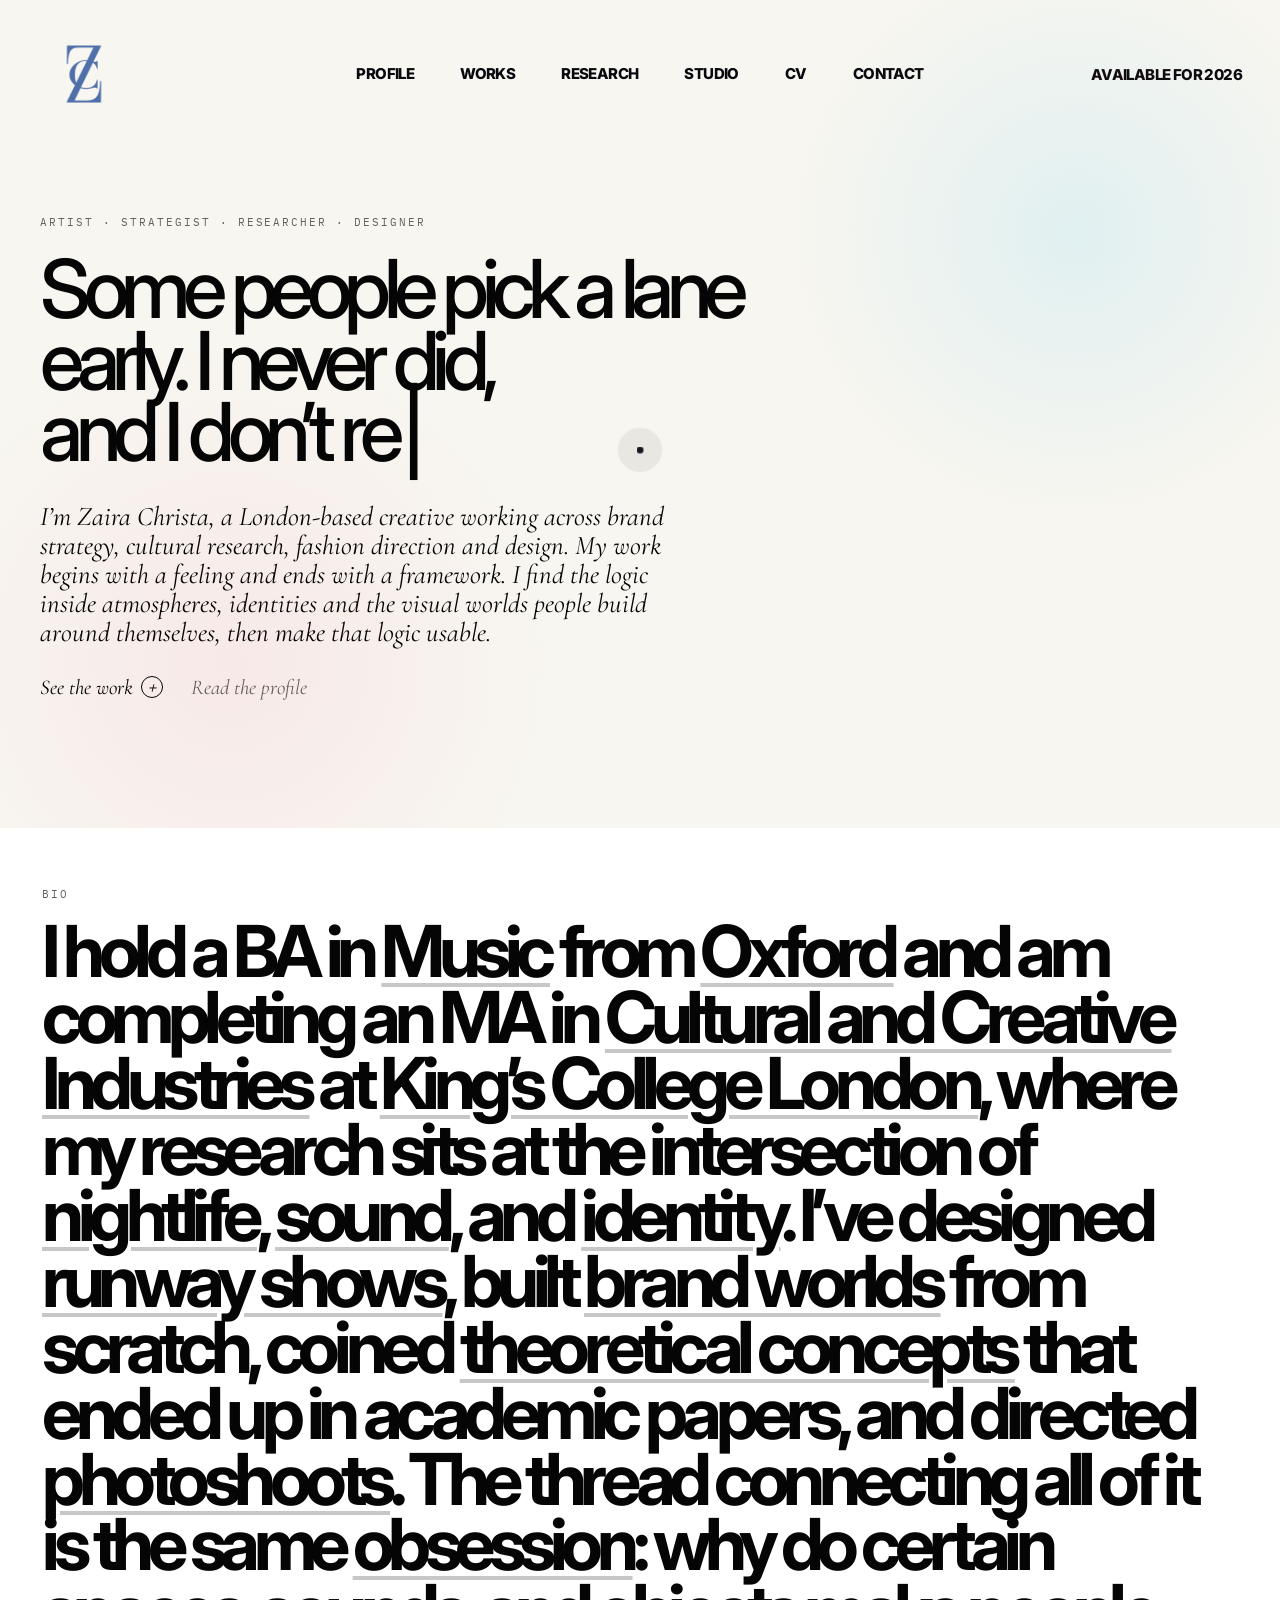
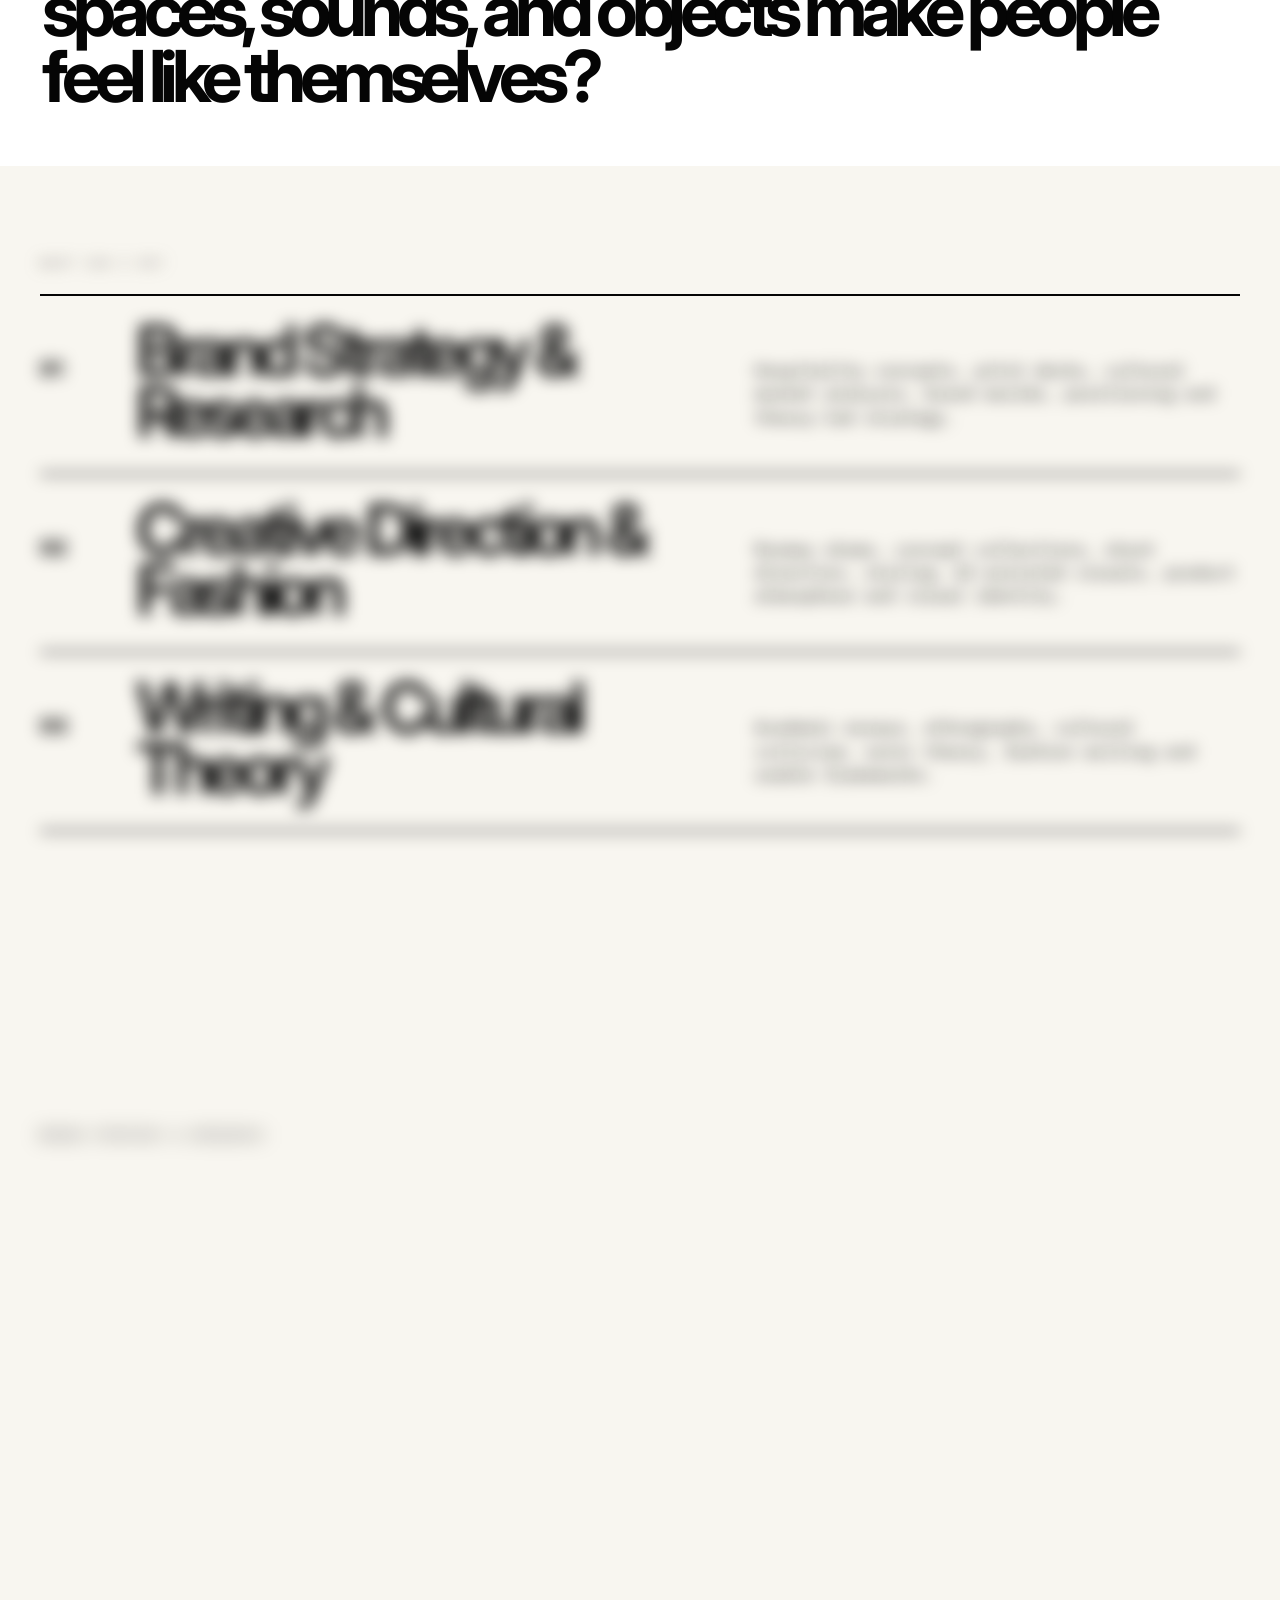
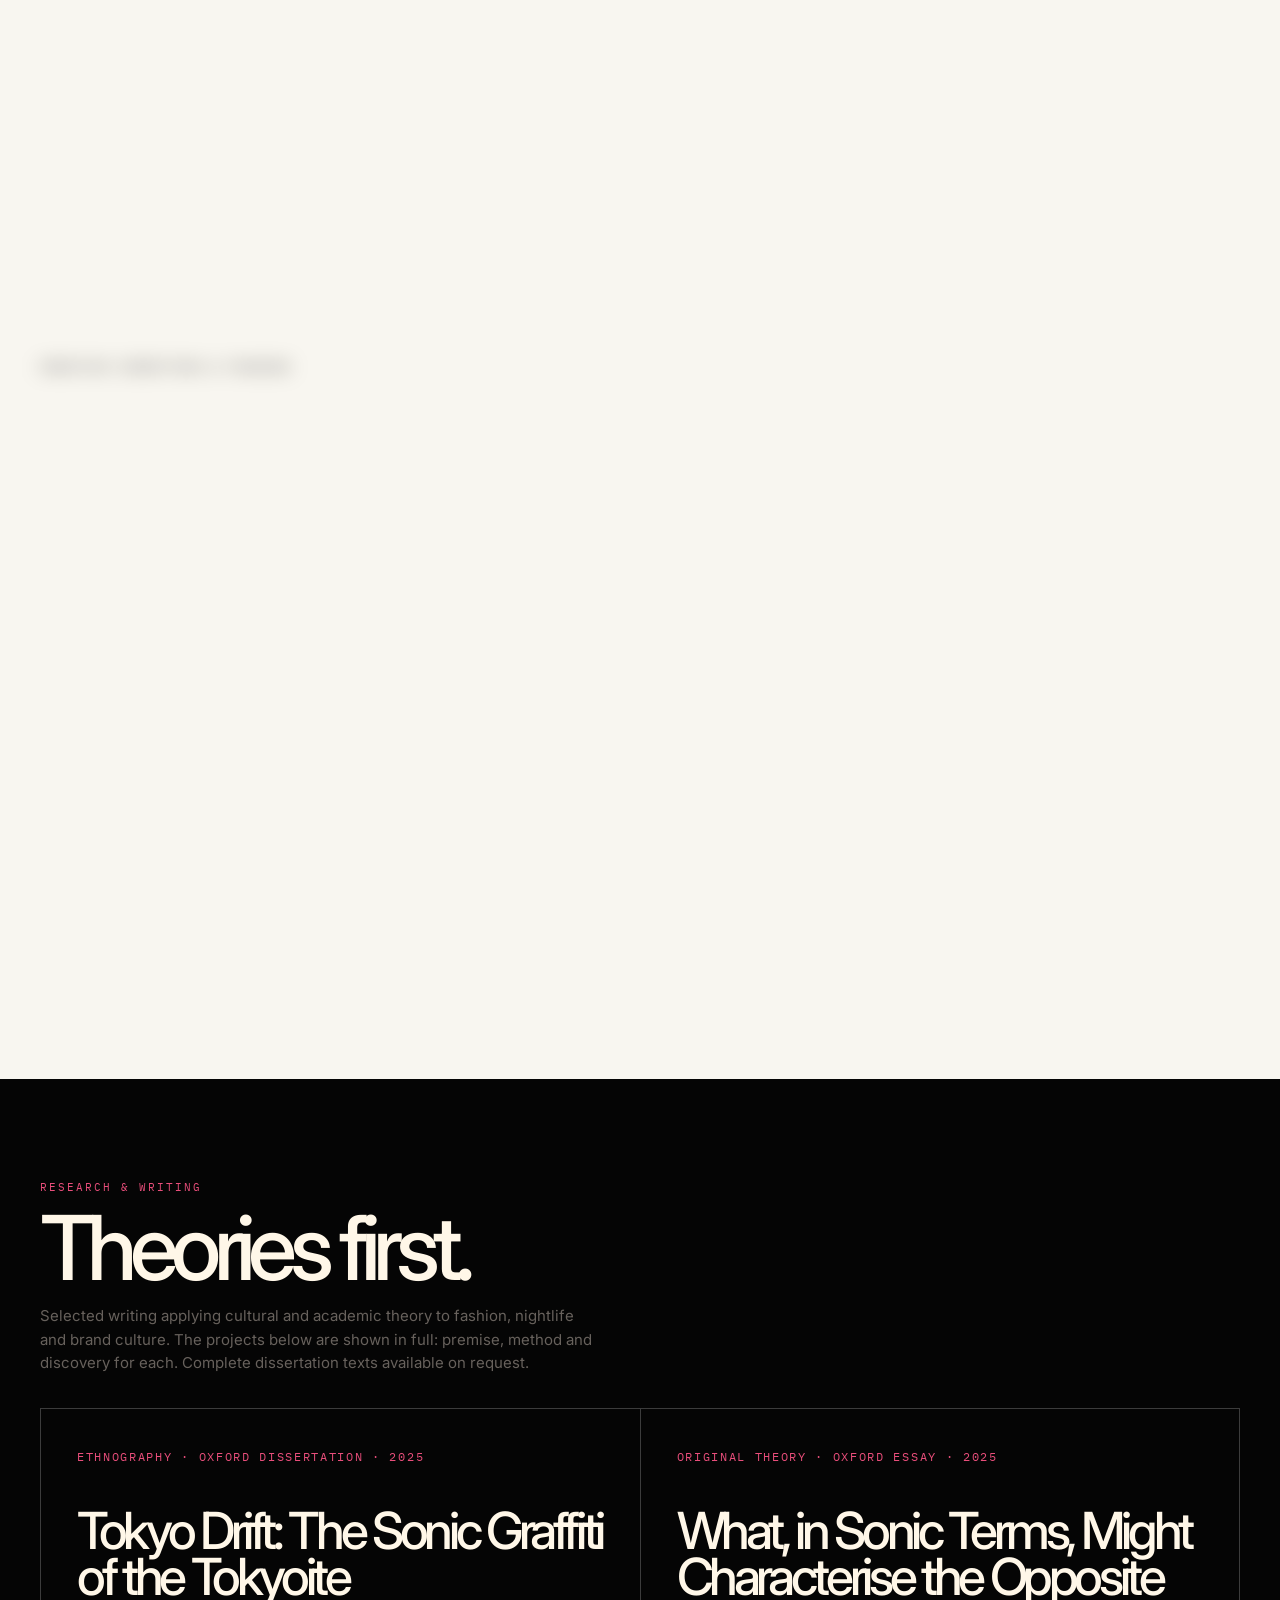
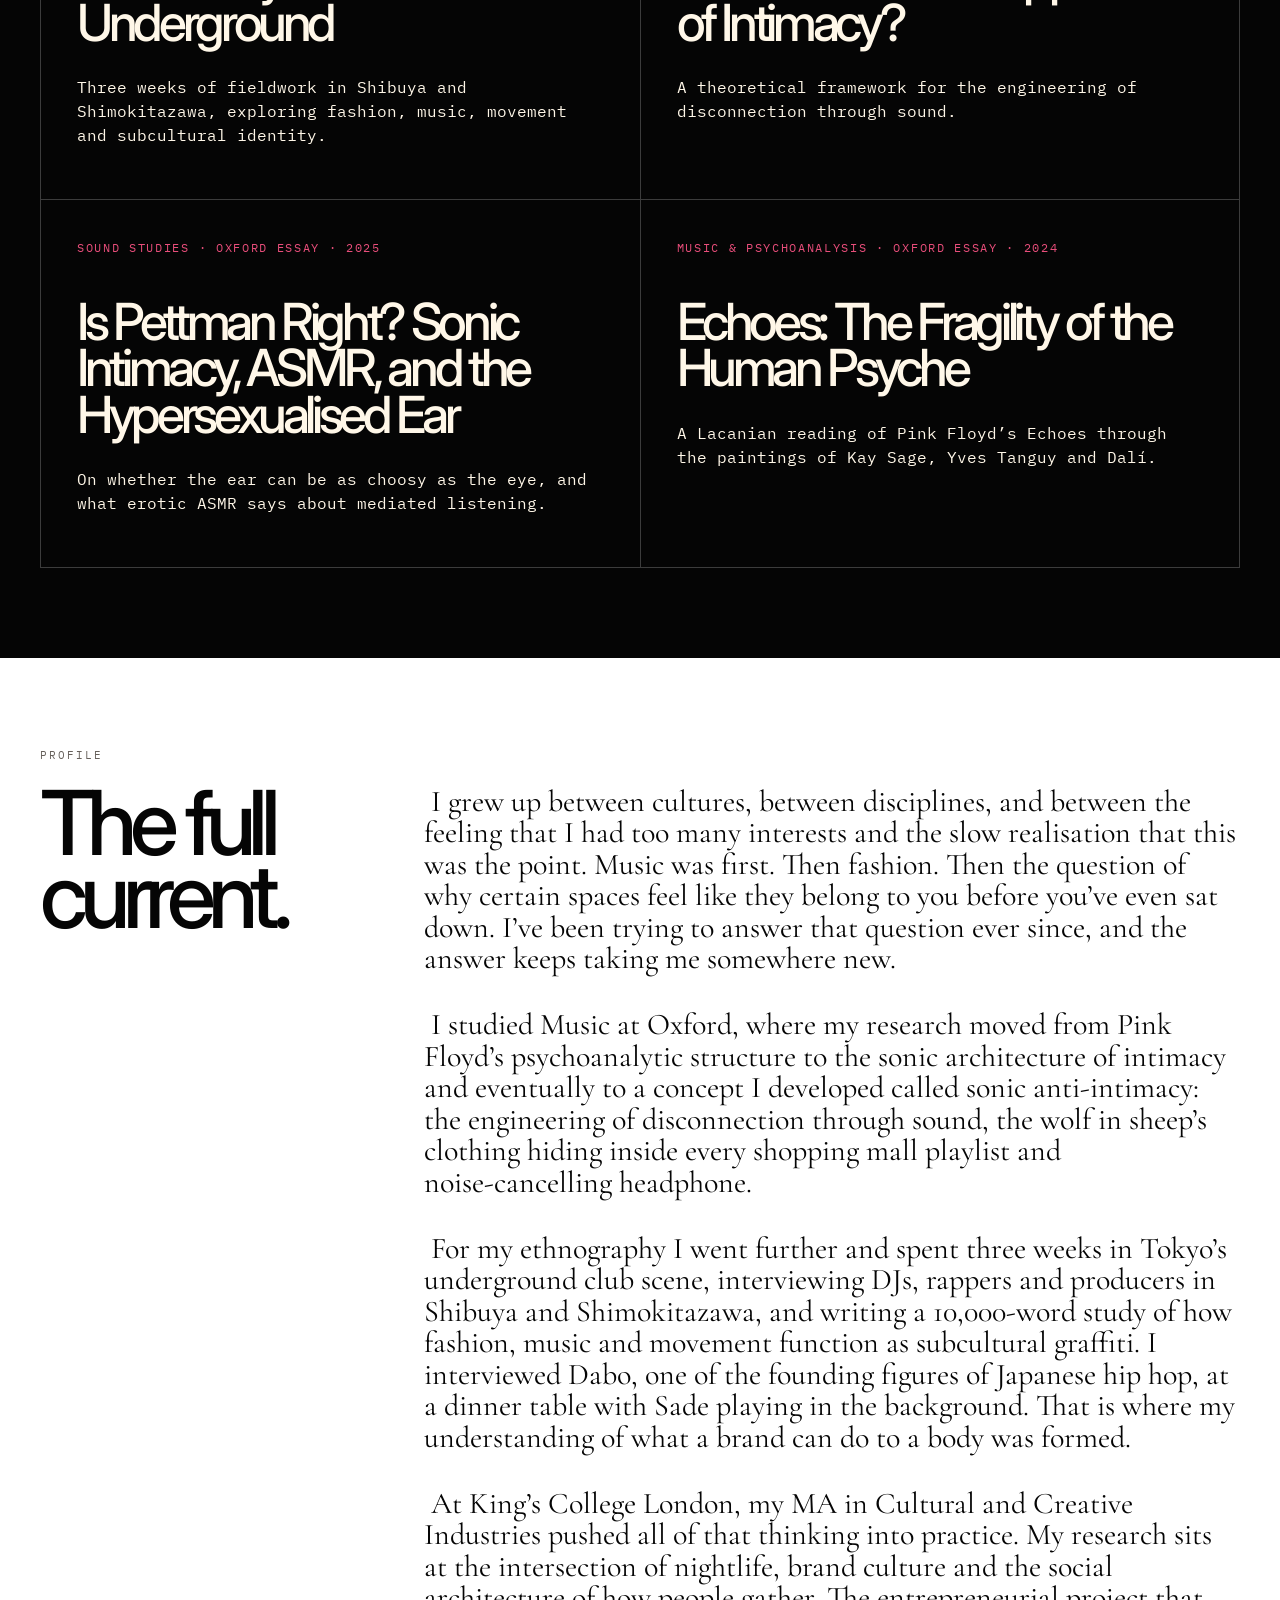
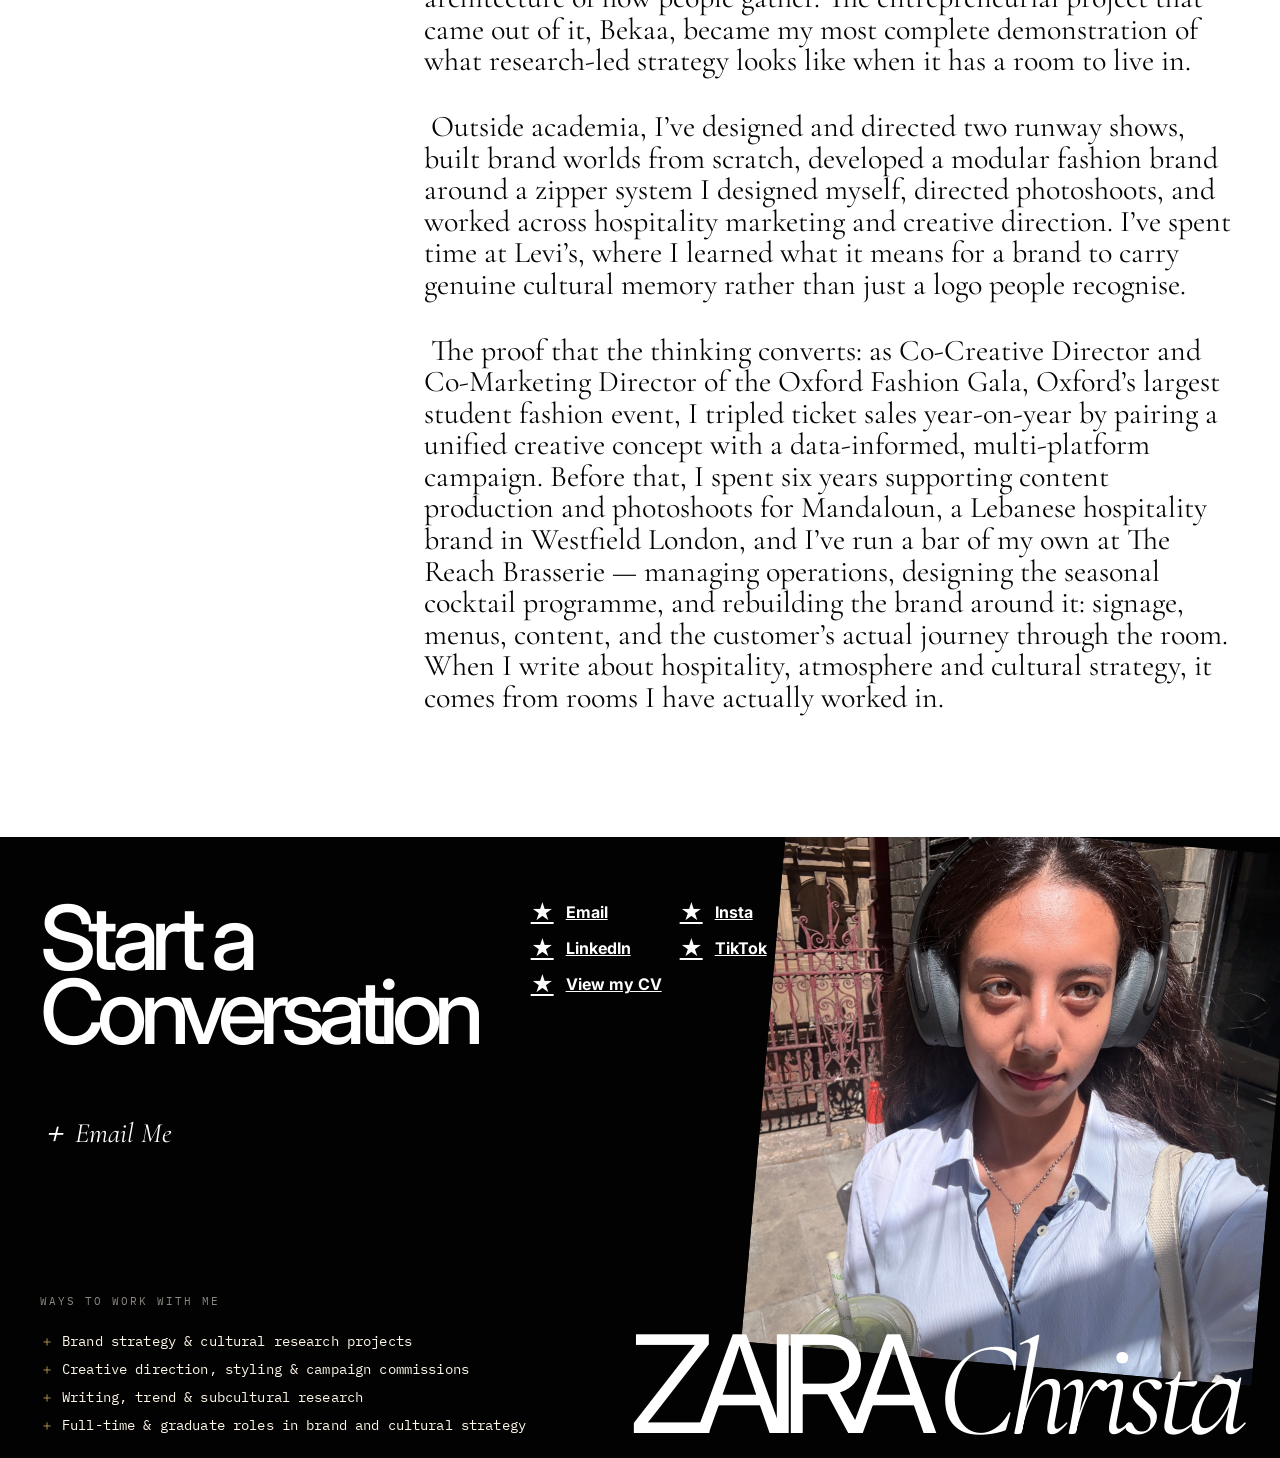
==== commit 50cc5833: "Publish ZC Studios and updated CV" ====
--- a/index.html
+++ b/index.html
@@ -103,6 +103,7 @@
       <a href="#profile" data-cursor="read">Profile</a>
       <a href="#work" data-cursor="view">Works</a>
       <a href="#research" data-cursor="think">Research</a>
+      <a href="zc-studios.html" data-cursor="view">Studio</a>
       <a href="cv.html" data-cursor="read">CV</a>
       <a href="#contact" data-cursor="write">Contact</a>
     </nav>
@@ -125,7 +126,7 @@
         <img class="hero-slide" style="--i: 8;" src="assets/Hero%20images/IMG_6287.JPG" alt="Zaira Christa with her poodle puppy" loading="lazy" decoding="async" />
       </a>
       <div class="hero-copy">
-        <p class="kicker">Strategist · Researcher · Artist</p>
+        <p class="kicker">Artist · Strategist · Researcher · Designer</p>
         <h1><span>Some people pick a lane</span><span>early. I never did,</span><span>and I don’t regret it.</span></h1>
         <p class="intro">
           I’m Zaira Christa, a London-based creative working across brand strategy,
@@ -170,7 +171,7 @@
     </section>
 
     <section id="work" class="work-index section">
-      <div class="section-head section-head--works">
+      <div class="section-head">
         <p class="section-label">Selected Works</p>
         <h2>The working archive.</h2>
       </div>
@@ -178,8 +179,26 @@
       <div class="work-category">
         <p class="section-label">Brand Strategy & Research</p>
         <div class="work-list">
+          <a class="work-line" href="works.html#reach" data-project="reach" data-cursor="view">
+            <span class="work-number">01</span>
+            <div>
+              <h3>The Reach Brasserie</h3>
+              <p>Brand Recovery · Creative Direction · Hospitality · 2025–2026</p>
+            </div>
+            <div class="work-thumb reach-thumb"><img src="assets/Logos/Zaira%20Christa.png" alt="Zaira Christa"></div>
+          </a>
+
+          <a class="work-line" href="works.html#mandaloun" data-project="mandaloun" data-cursor="view">
+            <span class="work-number">02</span>
+            <div>
+              <h3>Mandaloun</h3>
+              <p>Brand Culture & Content · Hospitality · 2020–2026</p>
+            </div>
+            <div class="work-thumb mandaloun-thumb"><img src="assets/Logos/Zaira%20Christa.png" alt="Zaira Christa"></div>
+          </a>
+
           <a class="work-line" href="works.html#bekaa" data-project="bekaa" data-cursor="view">
-            <span class="work-number">01</span>
+            <span class="work-number">03</span>
             <div>
               <h3 class="work-title-logo"><img src="assets/Headers/Bekaa.png" alt="Bekaa"></h3>
               <p>Brand Strategy · Cultural Concept · Hospitality · 2025</p>
@@ -188,7 +207,7 @@
           </a>
 
           <a class="work-line" href="works.html#muni" data-project="muni" data-cursor="view">
-            <span class="work-number">02</span>
+            <span class="work-number">04</span>
             <div>
               <h3 class="work-title-logo"><img src="assets/Headers/Muni.png" alt="Muni"></h3>
               <p>Concept Brand · Modular Fashion · Product System · 2024</p>
@@ -202,7 +221,7 @@
         <p class="section-label">Creative Direction & Fashion</p>
         <div class="work-list">
           <a class="work-line" href="works.html#parikyo" data-project="parikyo" data-cursor="view">
-            <span class="work-number">03</span>
+            <span class="work-number">05</span>
             <div>
               <h3 class="work-title-logo"><img src="assets/Headers/Kisses%20from%20Parikyo.png" alt="Kisses from Parikyo"></h3>
               <p>Concept Collection · Fashion Direction · 2025</p>
@@ -211,7 +230,7 @@
           </a>
 
           <a class="work-line" href="works.html#fw23" data-project="fw23" data-cursor="view">
-            <span class="work-number">04</span>
+            <span class="work-number">06</span>
             <div>
               <h3>FW23 — Women, Studied</h3>
               <p>Fashion Direction · Runway Show · 2023</p>
@@ -220,7 +239,7 @@
           </a>
 
           <a class="work-line" href="works.html#ss24" data-project="ss24" data-cursor="view">
-            <span class="work-number">05</span>
+            <span class="work-number">07</span>
             <div>
               <h3>SS24 — Reflections on Glamour</h3>
               <p>Fashion Direction · Runway Show · 2024</p>
@@ -229,7 +248,7 @@
           </a>
 
           <a class="work-line" href="works.html#voyage-ascent" data-project="voyage-ascent" data-cursor="view" hidden>
-            <span class="work-number">06</span>
+            <span class="work-number">08</span>
             <div>
               <h3>A Voyage in Ascent</h3>
               <p>Co-Creative Direction · Oxford Fashion Gala · Tripled Ticket Sales · 2023–2025</p>
@@ -245,10 +264,16 @@
         <p class="section-label">Research & Writing</p>
         <h2>Theories first.</h2>
         <p class="research-note">Selected writing applying cultural and academic theory to fashion, nightlife and
-        brand culture. Full texts of the works below are available on request.</p>
+        brand culture. The projects below are shown in full: premise, method and discovery for each. Complete dissertation texts available on request.</p>
       </div>
 
       <div class="research-grid">
+        <a href="works.html#fieldwork-to-framework" data-project="fieldwork-to-framework" data-cursor="read" hidden>
+          <span>Research Method · A Worked Example · 2025</span>
+          <h3>From Fieldwork to Framework</h3>
+          <p>A single chain, made visible: a raw observation, a coded finding, and the commercial recommendation it produced.</p>
+        </a>
+
         <a href="works.html#tokyo-drift" data-project="tokyo-drift" data-cursor="read">
           <span>Ethnography · Oxford Dissertation · 2025</span>
           <h3>Tokyo Drift: The Sonic Graffiti of the Tokyoite Underground</h3>
@@ -316,9 +341,10 @@
             Fashion Gala, Oxford’s largest student fashion event, I tripled ticket sales year-on-year by pairing a
             unified creative concept with a data-informed, multi-platform campaign. Before that, I spent six years
             supporting content production and photoshoots for Mandaloun, a Lebanese hospitality brand in Westfield
-            London, and I’ve run a bar of my own — managing operations and designing the seasonal cocktail programme
-            at The Reach Brasserie. When I write about hospitality, atmosphere and cultural strategy, it comes from
-            rooms I have actually worked in.
+            London, and I’ve run a bar of my own at The Reach Brasserie — managing operations, designing the seasonal
+            cocktail programme, and rebuilding the brand around it: signage, menus, content, and the customer’s
+            actual journey through the room. When I write about hospitality, atmosphere and cultural strategy, it comes
+            from rooms I have actually worked in.
           </p>
         </div>
       </div>
@@ -344,7 +370,6 @@
         <a href="cv.html" data-cursor="read"><span class="line-icon star-icon">★</span>View my CV</a>
         <a href="https://instagram.com/zcbarakat" target="_blank" rel="noreferrer"><span class="line-icon star-icon">★</span>Insta</a>
         <a href="https://www.tiktok.com/@zairachrista" target="_blank" rel="noreferrer"><span class="line-icon star-icon">★</span>TikTok</a>
-        <a href="https://zaiinprogress.substack.com" target="_blank" rel="noreferrer"><span class="line-icon star-icon">★</span>Substack</a>
       </div>
       <div class="footer-photo" aria-hidden="true">
         <img src="assets/footer-me.jpg" alt="">
--- a/style.css
+++ b/style.css
@@ -521,18 +521,6 @@
   line-height: .85;
 }
 
-.section-head--works {
-  display: block;
-}
-
-.section-head--works .section-label {
-  margin-bottom: 16px;
-}
-
-.section-head--works h2 {
-  margin: 0;
-}
-
 .work-list { border-top: 2px solid var(--ink); }
 
 .work-line {
@@ -673,6 +661,10 @@
   border-right: 1px solid rgba(255,255,255,.22);
   border-bottom: 1px solid rgba(255,255,255,.22);
   transition: background .35s var(--ease);
+}
+
+.research-grid > a[hidden] {
+  display: none;
 }
 
 /* CRAWLABLE PROJECT ARCHIVE */
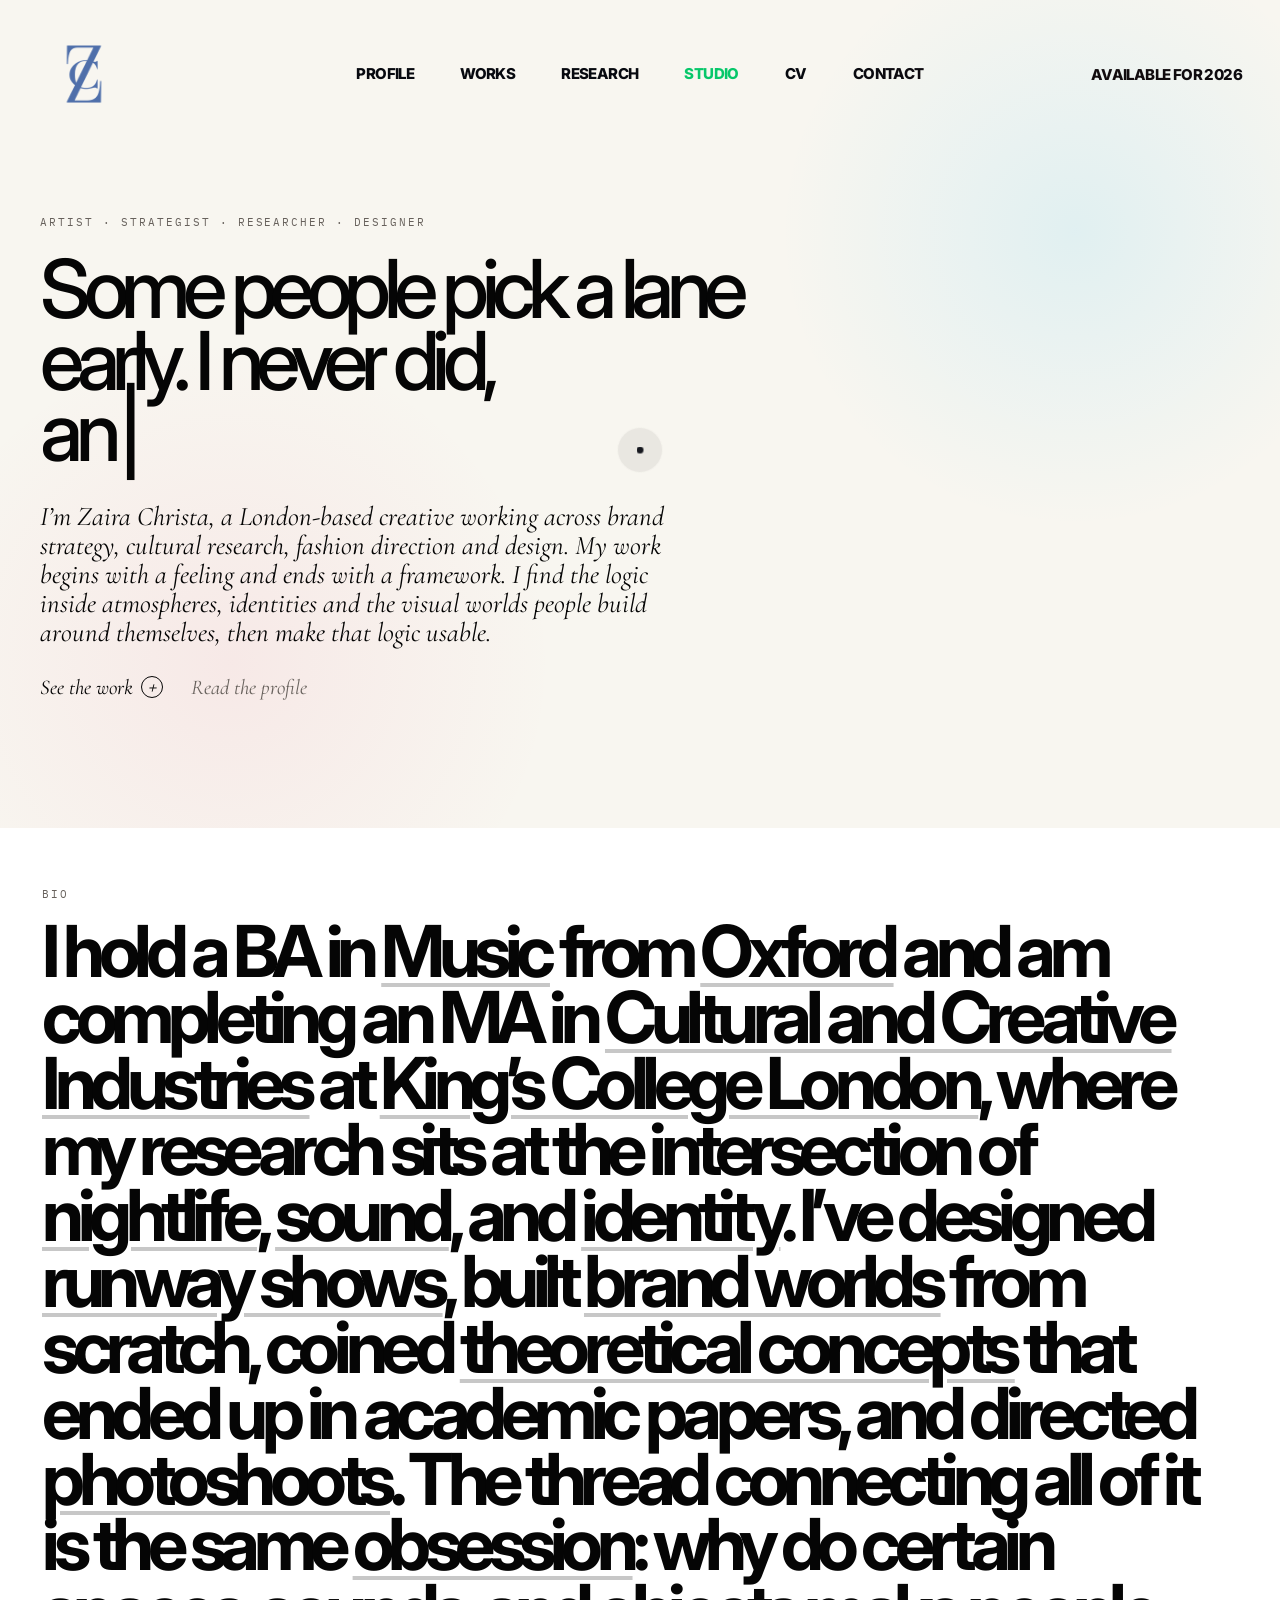
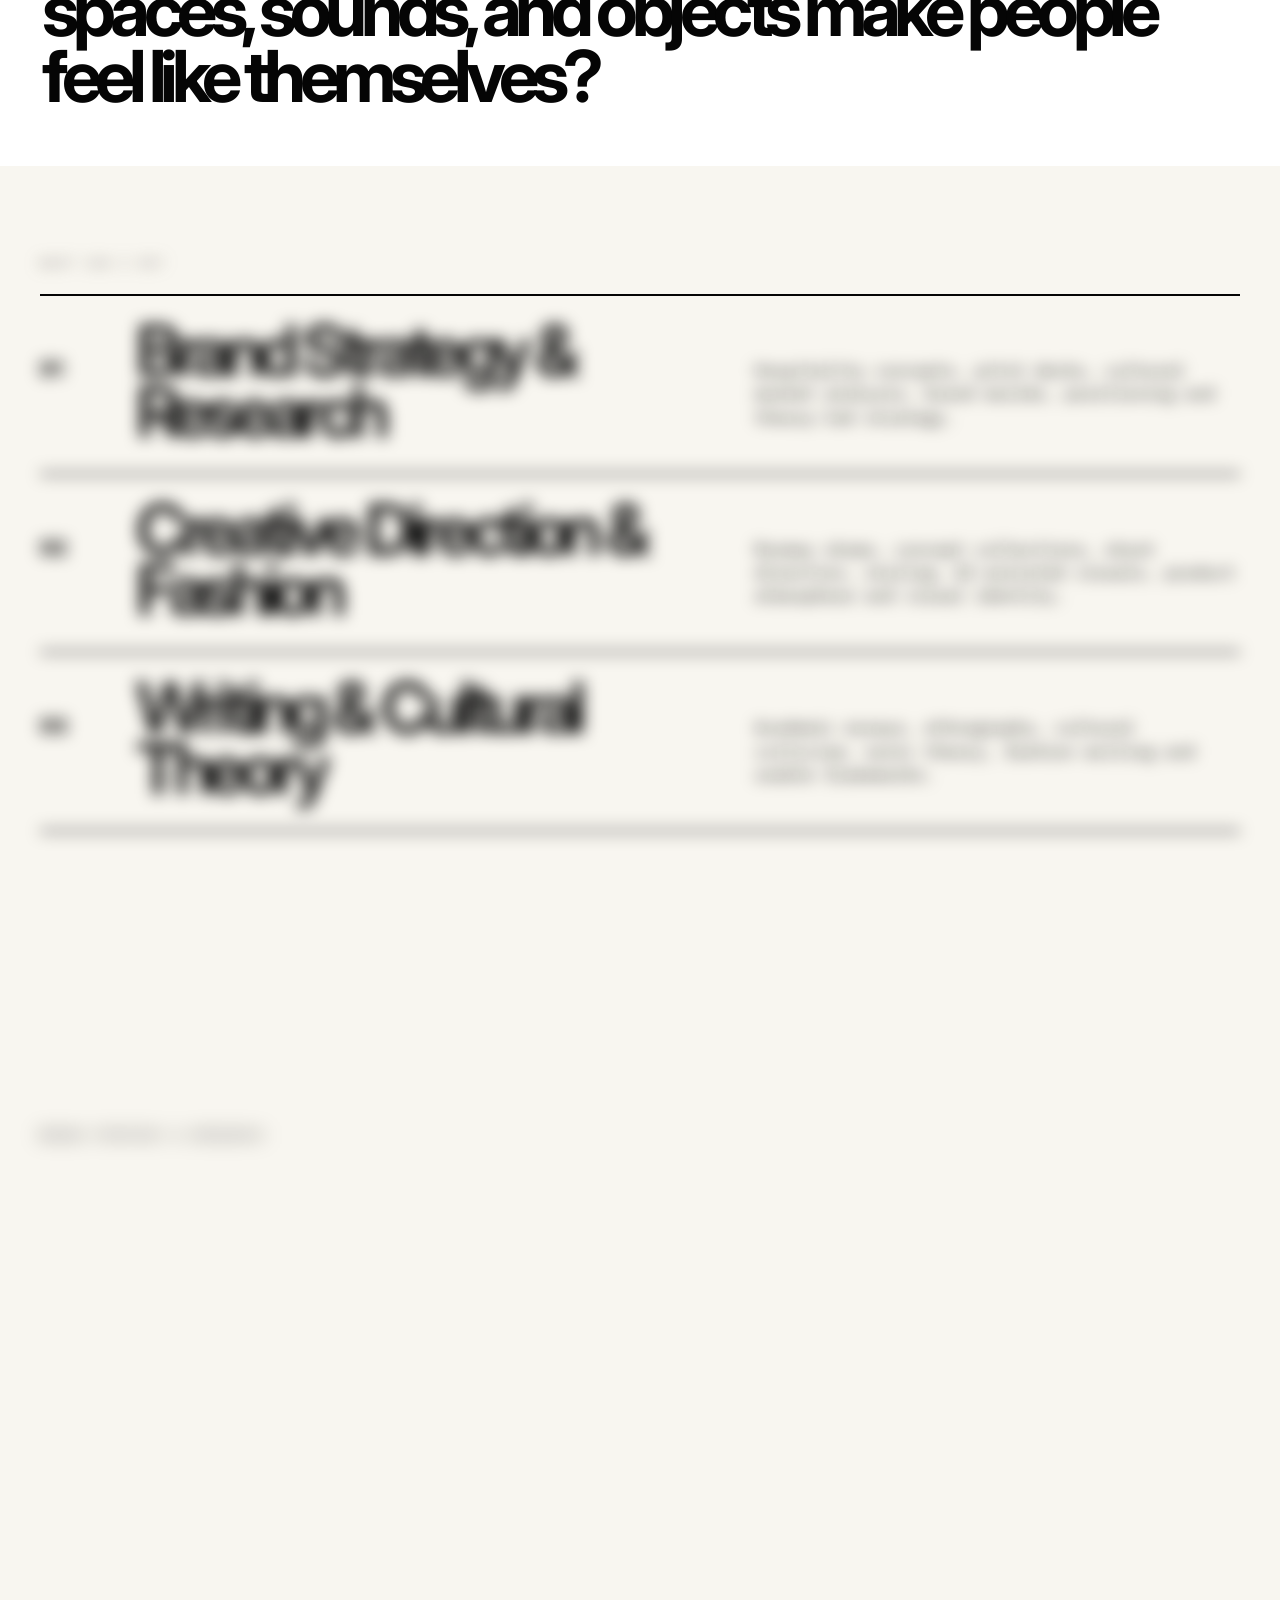
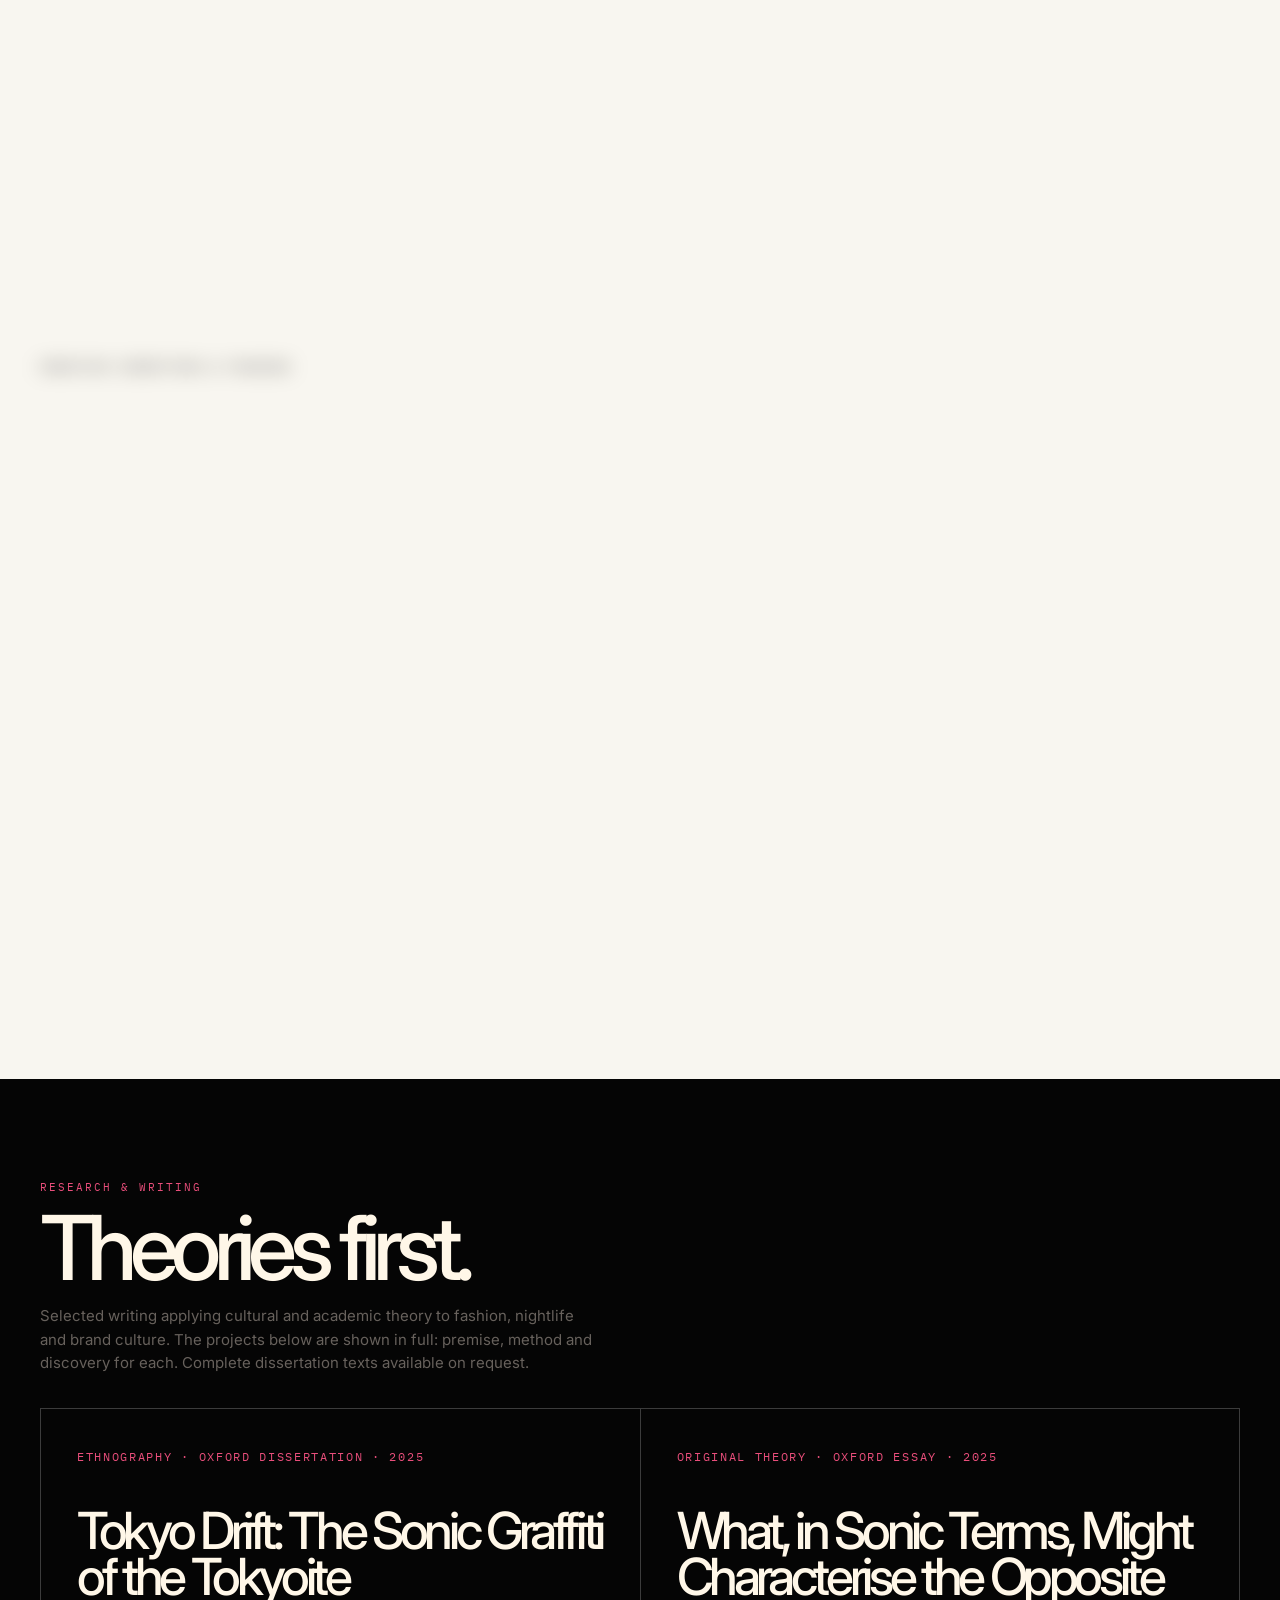
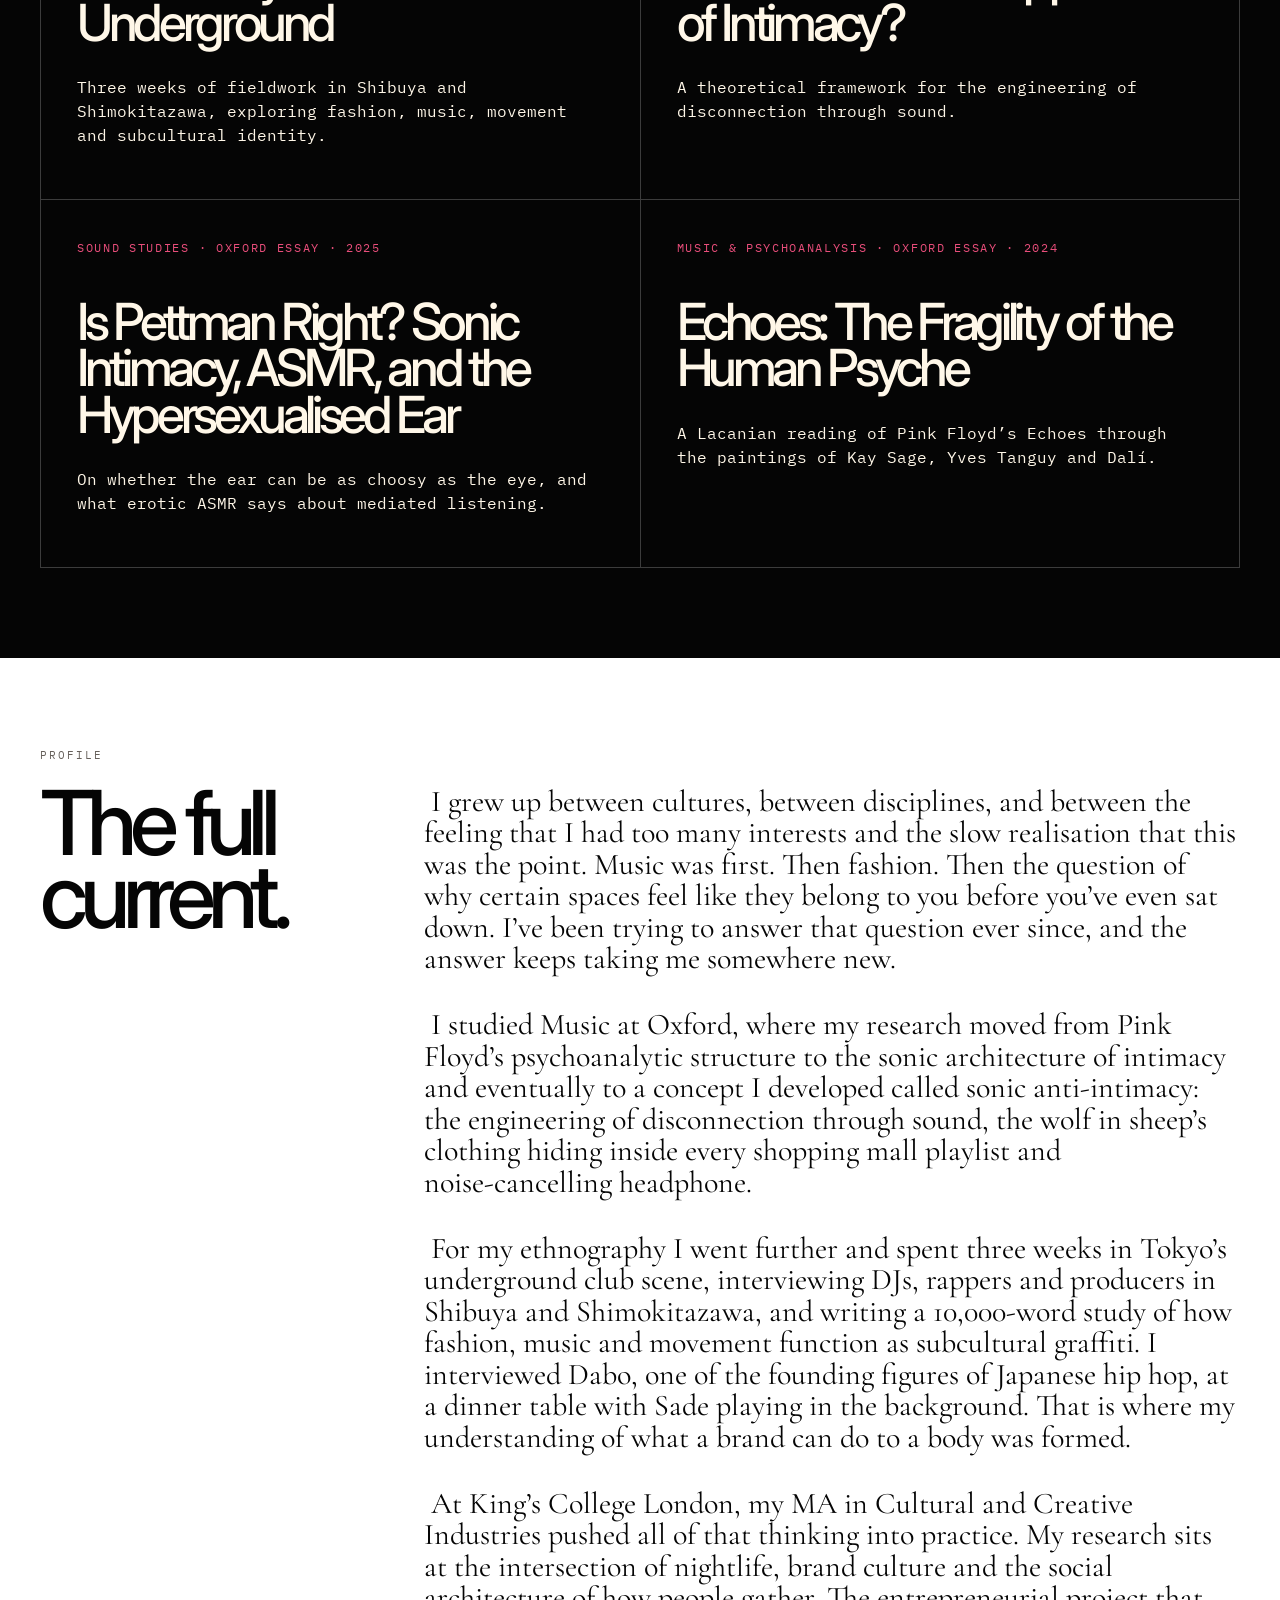
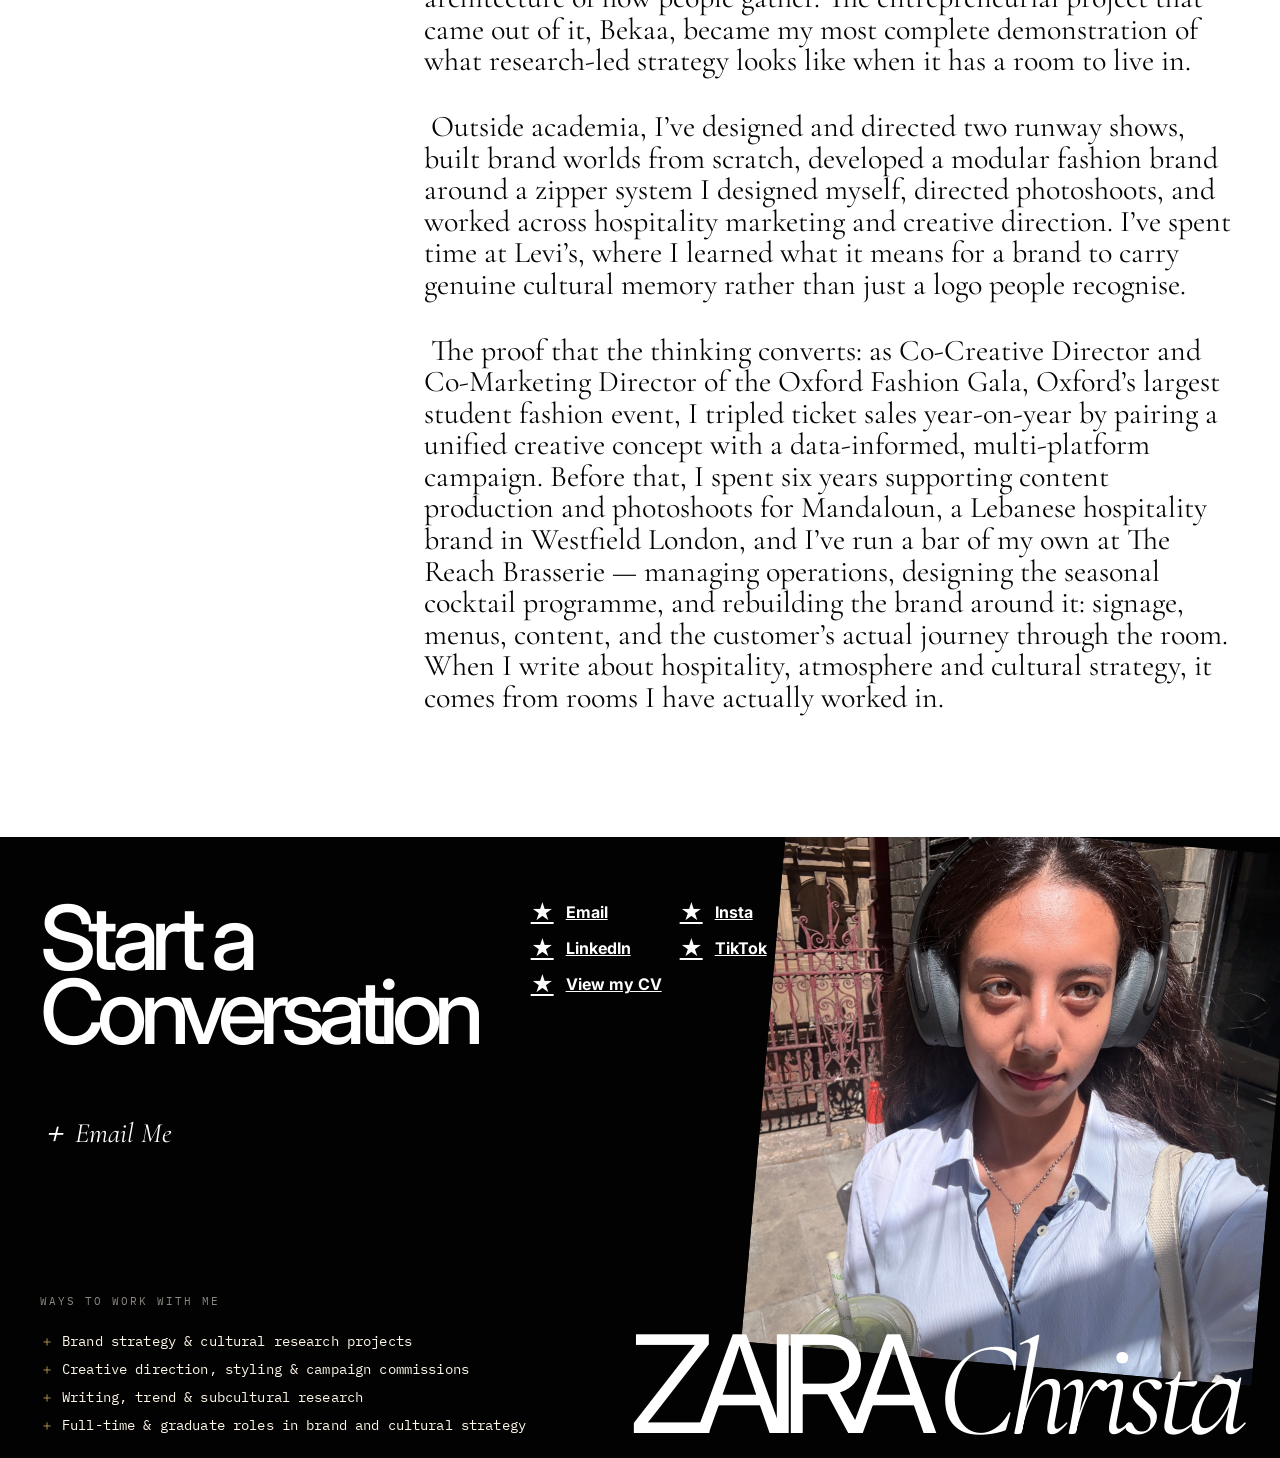
==== commit 699b20cf: "Highlight Studio navigation in pink" ====
--- a/index.html
+++ b/index.html
@@ -103,7 +103,7 @@
       <a href="#profile" data-cursor="read">Profile</a>
       <a href="#work" data-cursor="view">Works</a>
       <a href="#research" data-cursor="think">Research</a>
-      <a href="zc-studios.html" data-cursor="view">Studio</a>
+      <a class="studio-nav-link" href="zc-studios.html" data-cursor="view">Studio</a>
       <a href="cv.html" data-cursor="read">CV</a>
       <a href="#contact" data-cursor="write">Contact</a>
     </nav>
--- a/style.css
+++ b/style.css
@@ -227,6 +227,7 @@
 }
 
 .nav a:hover { border-color: currentColor; }
+.nav a.studio-nav-link { color: #ff2f86; }
 .availability { justify-self: end; text-transform: uppercase; }
 
 .section {
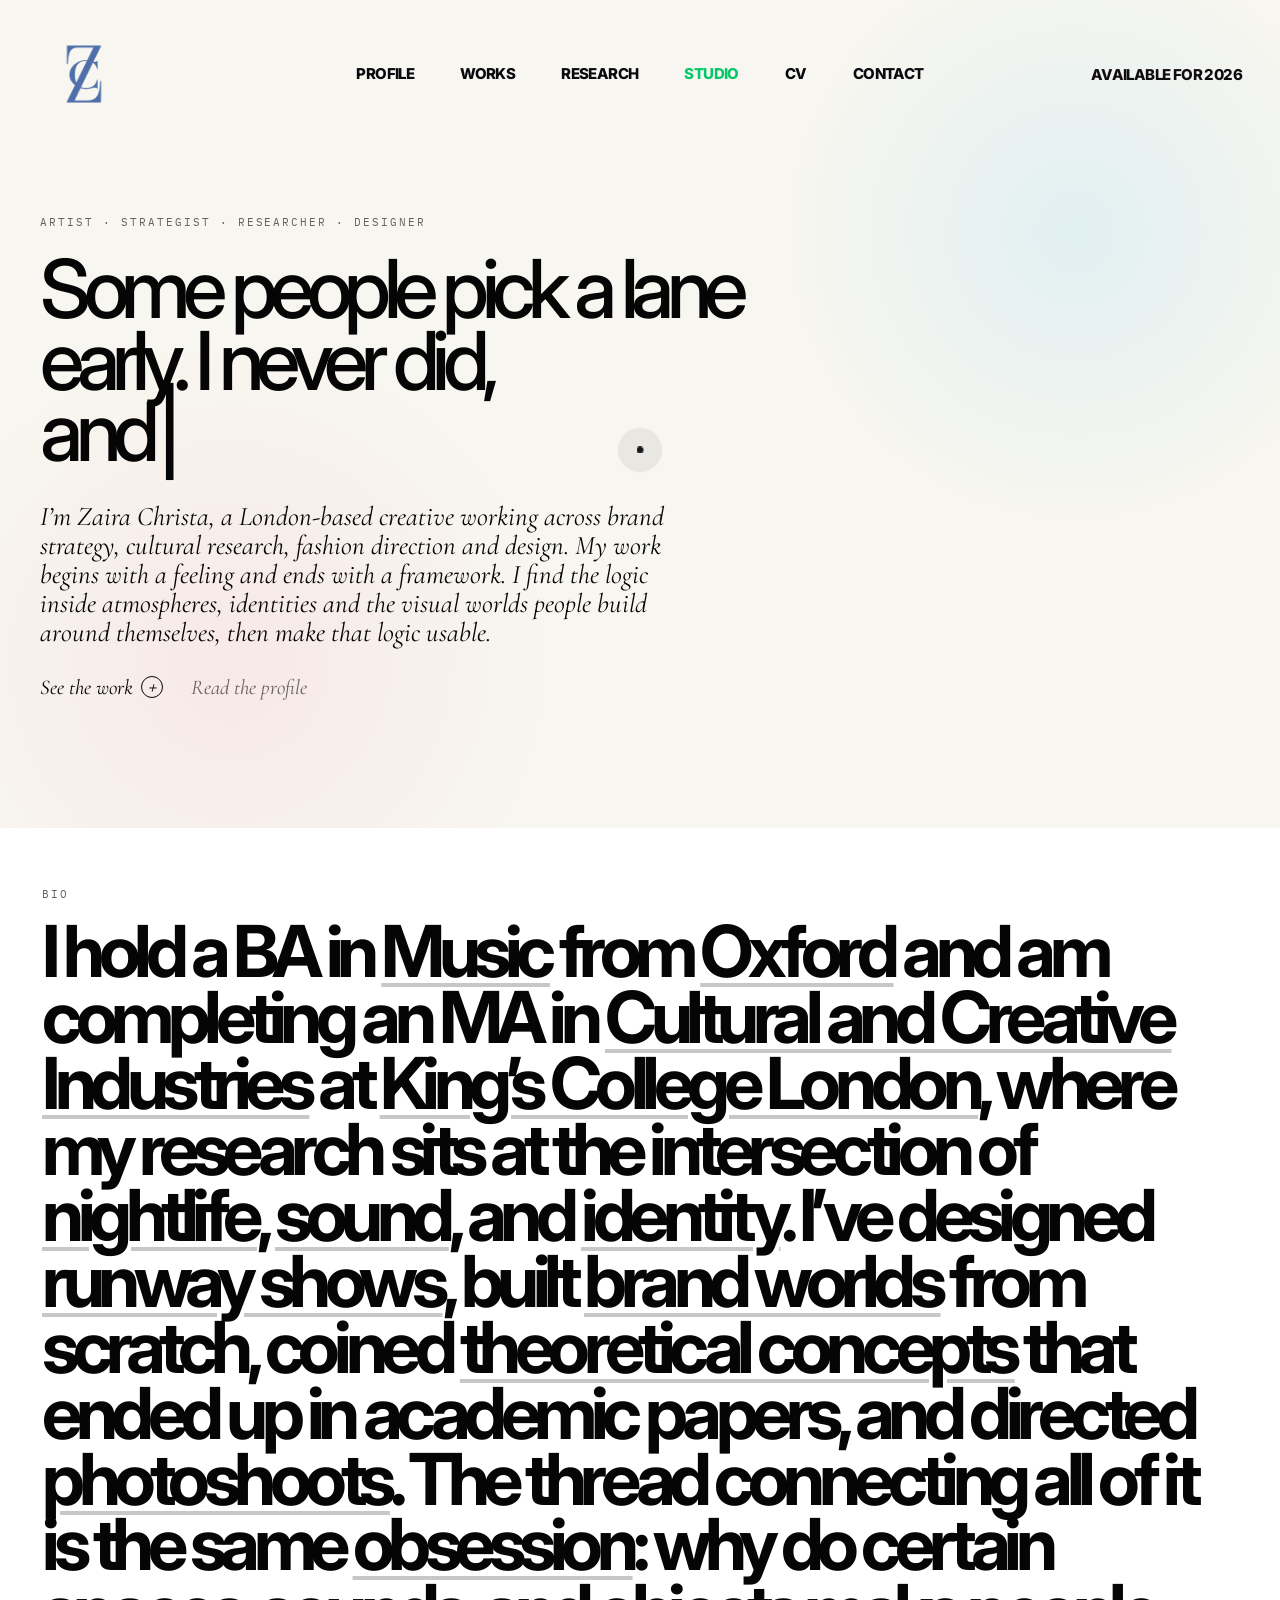
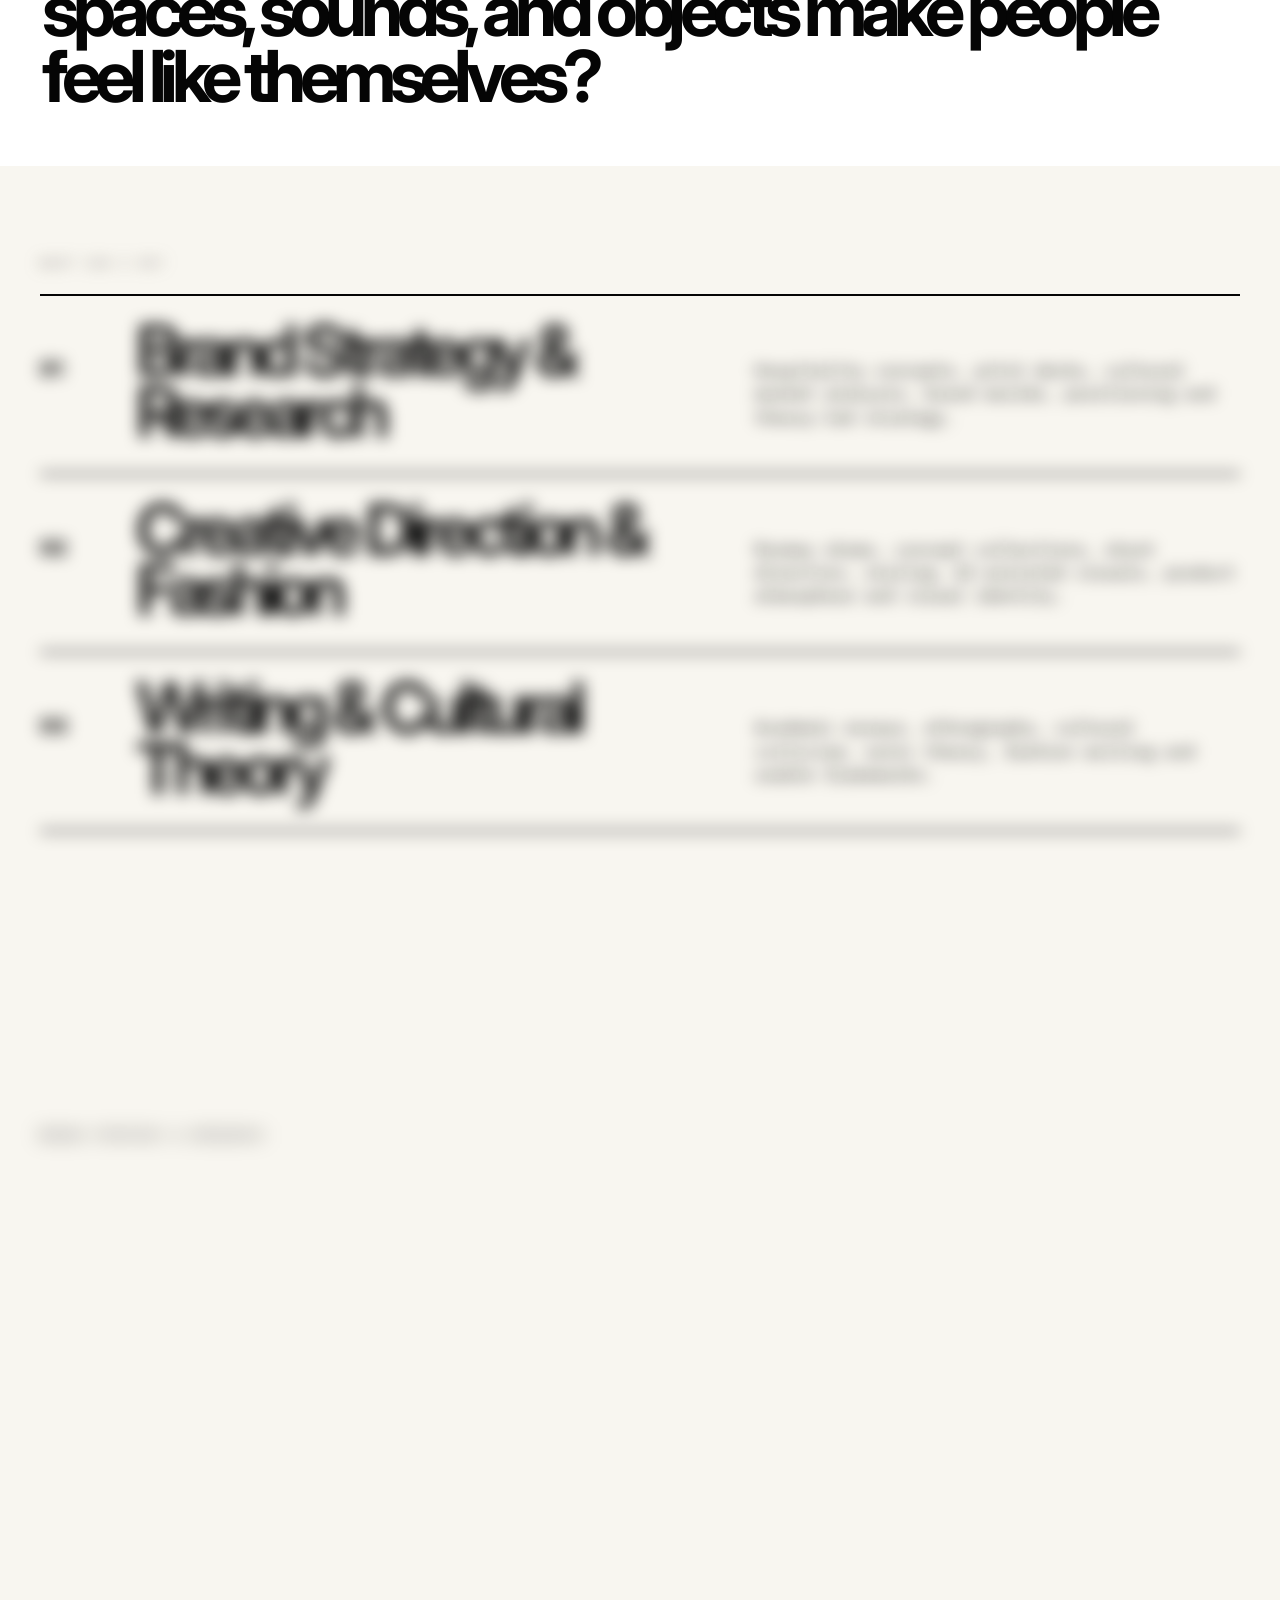
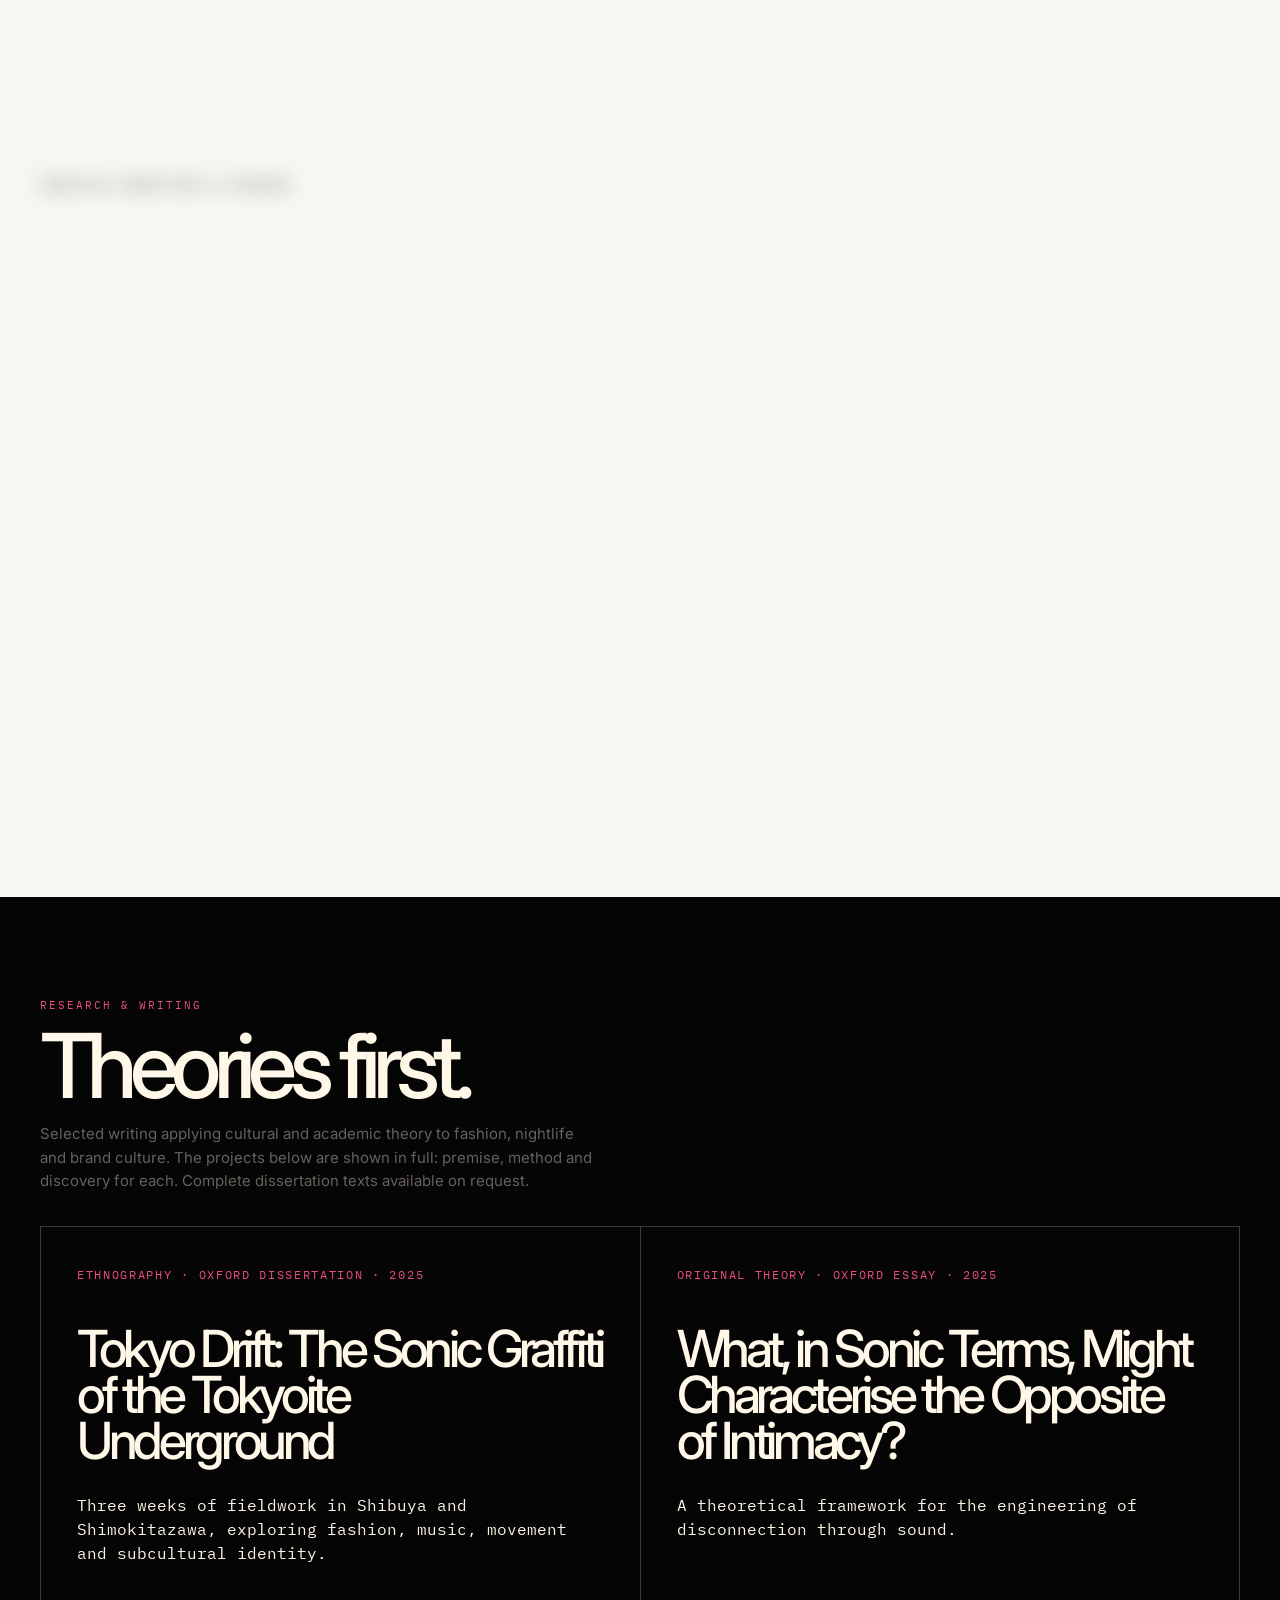
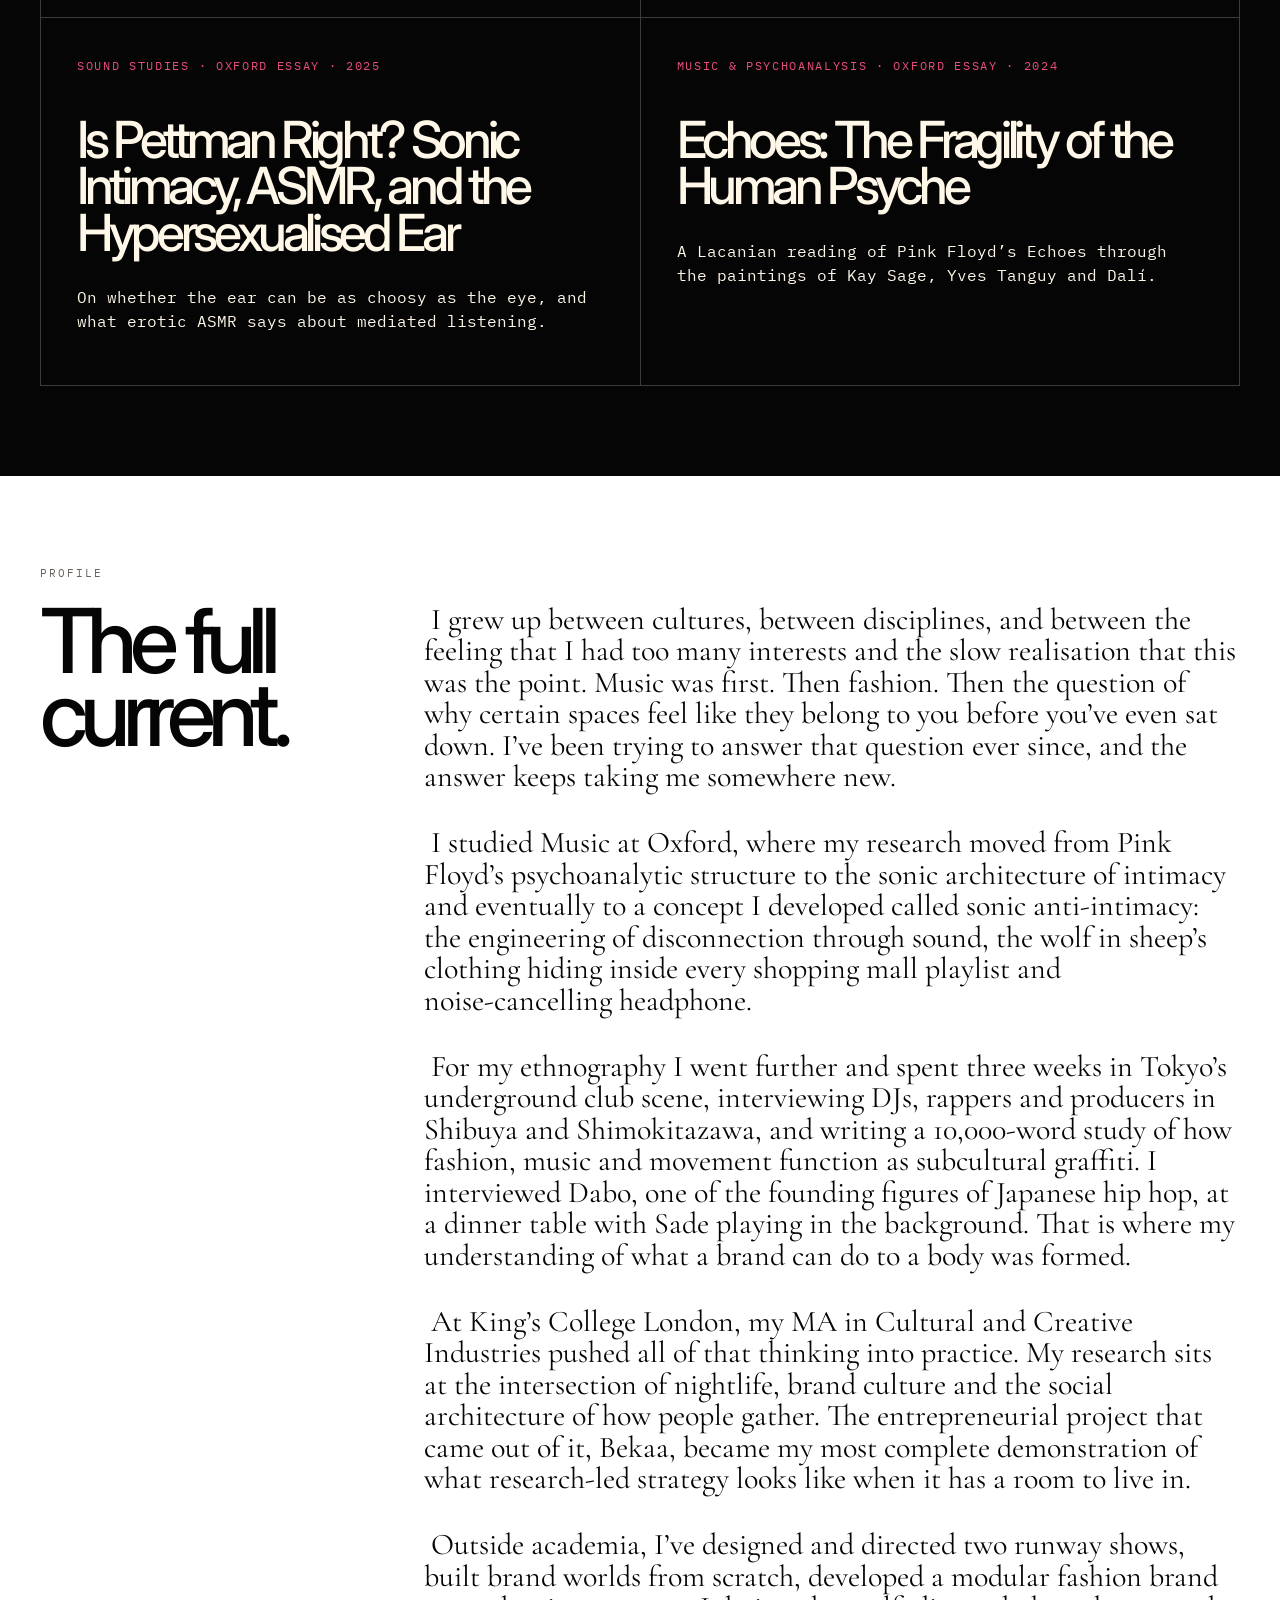
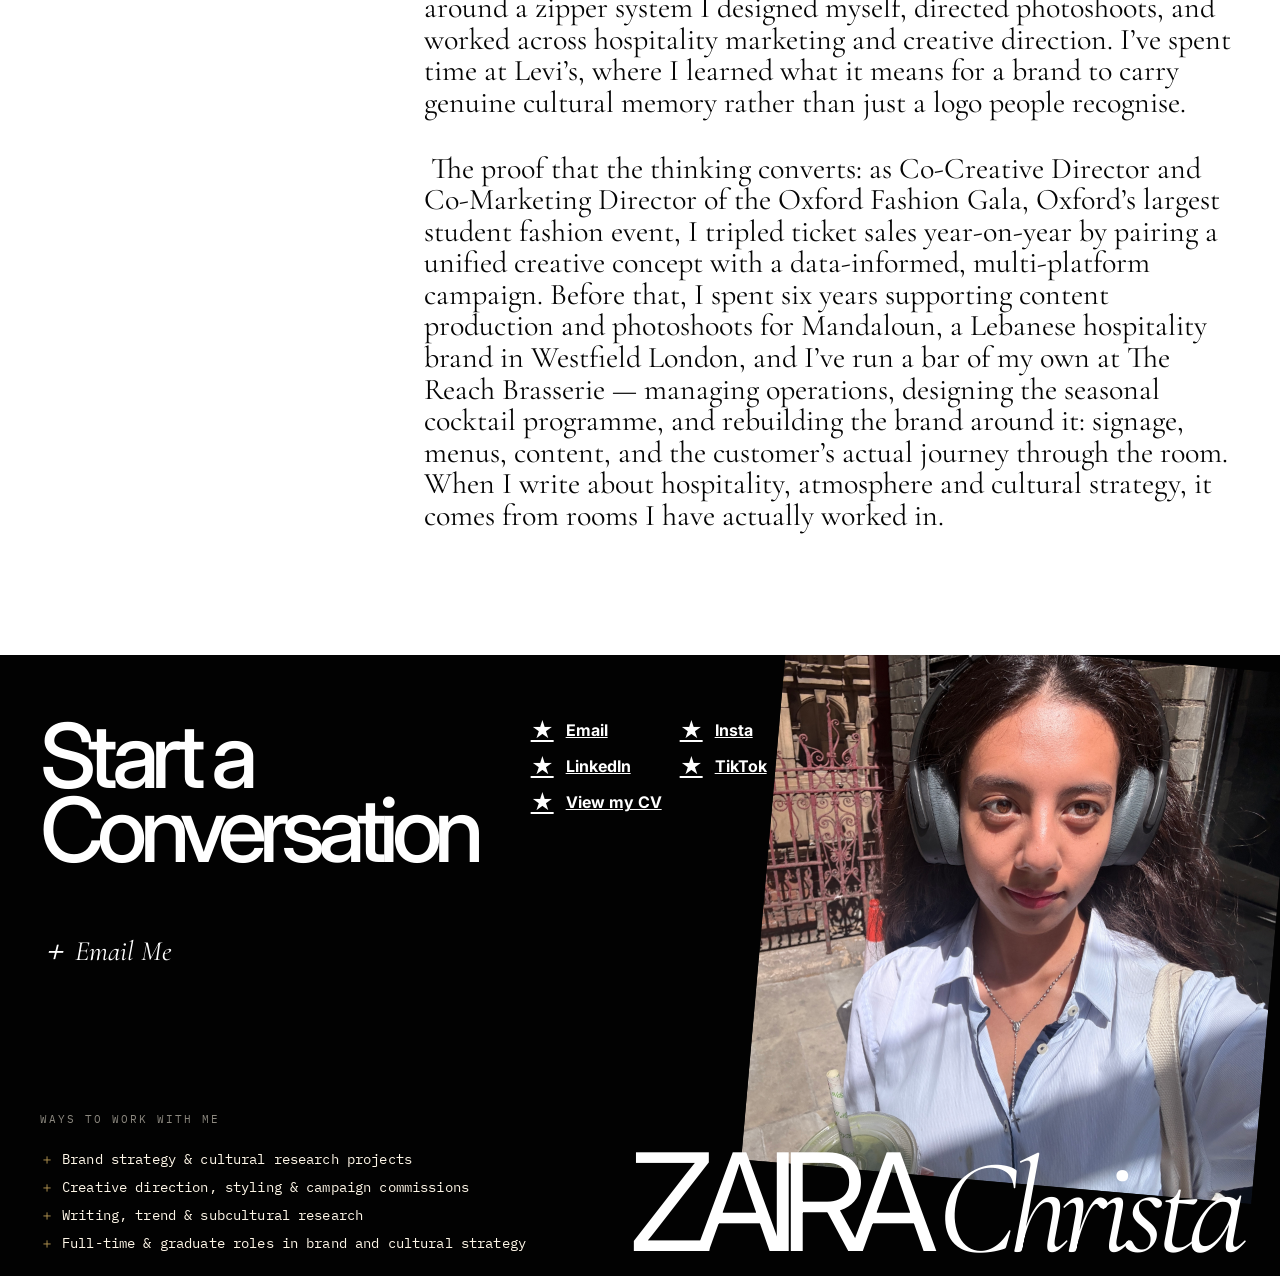
==== commit b036f86e: "Fix Reach project popup and remove Mandaloun card" ====
--- a/index.html
+++ b/index.html
@@ -188,17 +188,8 @@
             <div class="work-thumb reach-thumb"><img src="assets/Logos/Zaira%20Christa.png" alt="Zaira Christa"></div>
           </a>
 
-          <a class="work-line" href="works.html#mandaloun" data-project="mandaloun" data-cursor="view">
+          <a class="work-line" href="works.html#bekaa" data-project="bekaa" data-cursor="view">
             <span class="work-number">02</span>
-            <div>
-              <h3>Mandaloun</h3>
-              <p>Brand Culture & Content · Hospitality · 2020–2026</p>
-            </div>
-            <div class="work-thumb mandaloun-thumb"><img src="assets/Logos/Zaira%20Christa.png" alt="Zaira Christa"></div>
-          </a>
-
-          <a class="work-line" href="works.html#bekaa" data-project="bekaa" data-cursor="view">
-            <span class="work-number">03</span>
             <div>
               <h3 class="work-title-logo"><img src="assets/Headers/Bekaa.png" alt="Bekaa"></h3>
               <p>Brand Strategy · Cultural Concept · Hospitality · 2025</p>
@@ -207,7 +198,7 @@
           </a>
 
           <a class="work-line" href="works.html#muni" data-project="muni" data-cursor="view">
-            <span class="work-number">04</span>
+            <span class="work-number">03</span>
             <div>
               <h3 class="work-title-logo"><img src="assets/Headers/Muni.png" alt="Muni"></h3>
               <p>Concept Brand · Modular Fashion · Product System · 2024</p>
@@ -221,7 +212,7 @@
         <p class="section-label">Creative Direction & Fashion</p>
         <div class="work-list">
           <a class="work-line" href="works.html#parikyo" data-project="parikyo" data-cursor="view">
-            <span class="work-number">05</span>
+            <span class="work-number">04</span>
             <div>
               <h3 class="work-title-logo"><img src="assets/Headers/Kisses%20from%20Parikyo.png" alt="Kisses from Parikyo"></h3>
               <p>Concept Collection · Fashion Direction · 2025</p>
@@ -230,7 +221,7 @@
           </a>
 
           <a class="work-line" href="works.html#fw23" data-project="fw23" data-cursor="view">
-            <span class="work-number">06</span>
+            <span class="work-number">05</span>
             <div>
               <h3>FW23 — Women, Studied</h3>
               <p>Fashion Direction · Runway Show · 2023</p>
@@ -239,7 +230,7 @@
           </a>
 
           <a class="work-line" href="works.html#ss24" data-project="ss24" data-cursor="view">
-            <span class="work-number">07</span>
+            <span class="work-number">06</span>
             <div>
               <h3>SS24 — Reflections on Glamour</h3>
               <p>Fashion Direction · Runway Show · 2024</p>
@@ -248,7 +239,7 @@
           </a>
 
           <a class="work-line" href="works.html#voyage-ascent" data-project="voyage-ascent" data-cursor="view" hidden>
-            <span class="work-number">08</span>
+            <span class="work-number">07</span>
             <div>
               <h3>A Voyage in Ascent</h3>
               <p>Co-Creative Direction · Oxford Fashion Gala · Tripled Ticket Sales · 2023–2025</p>
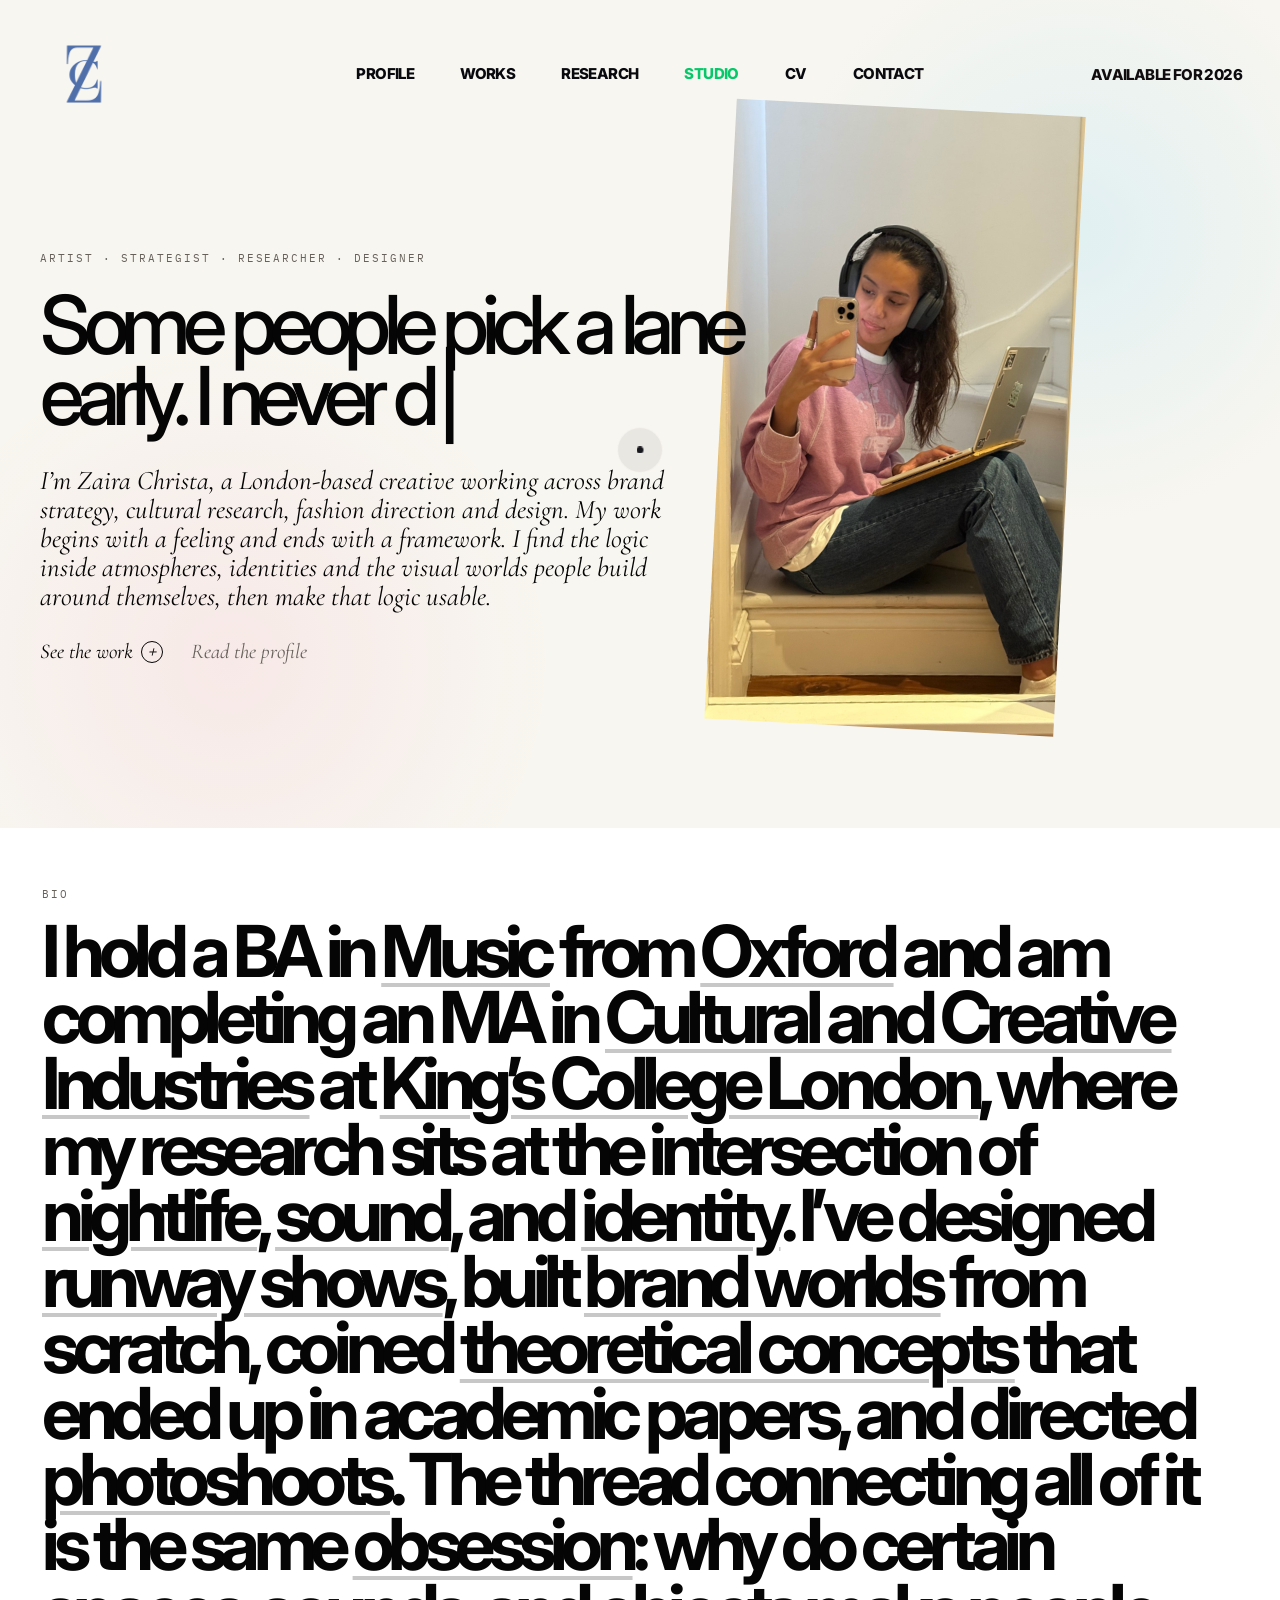
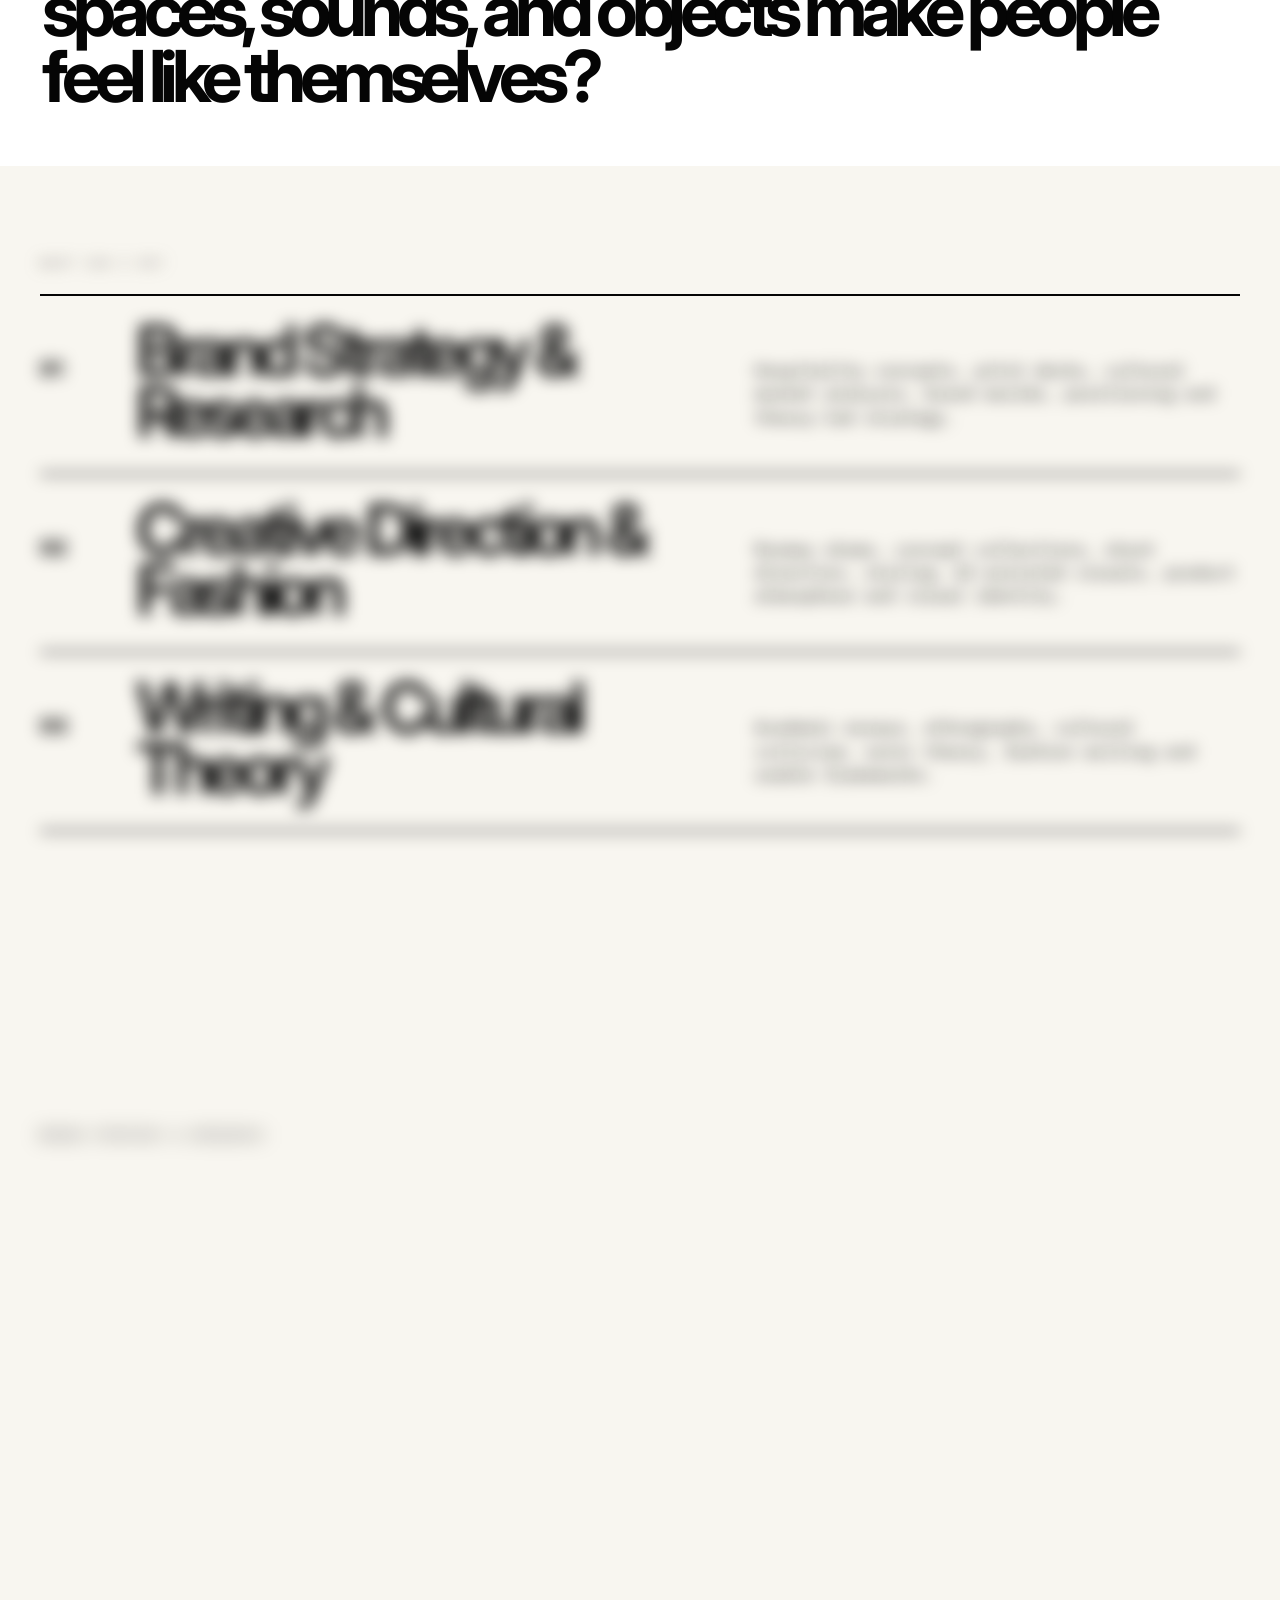
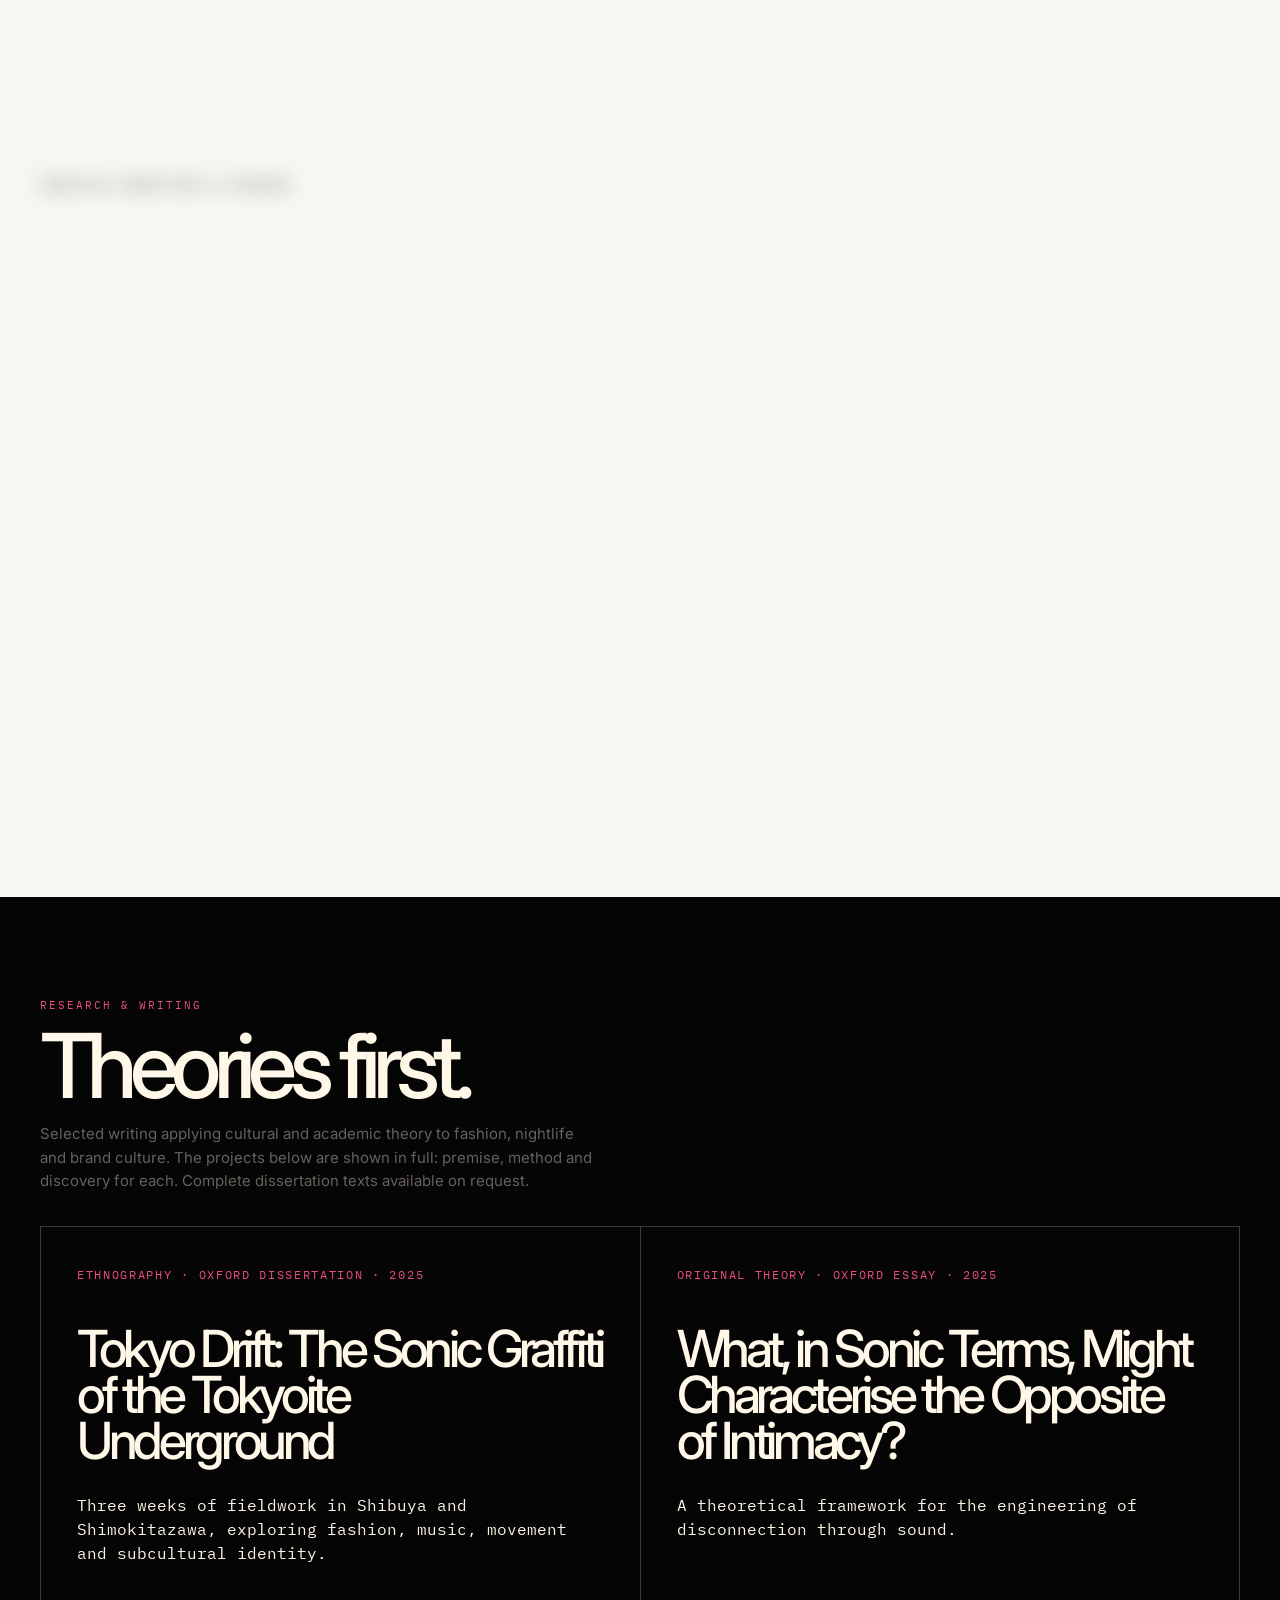
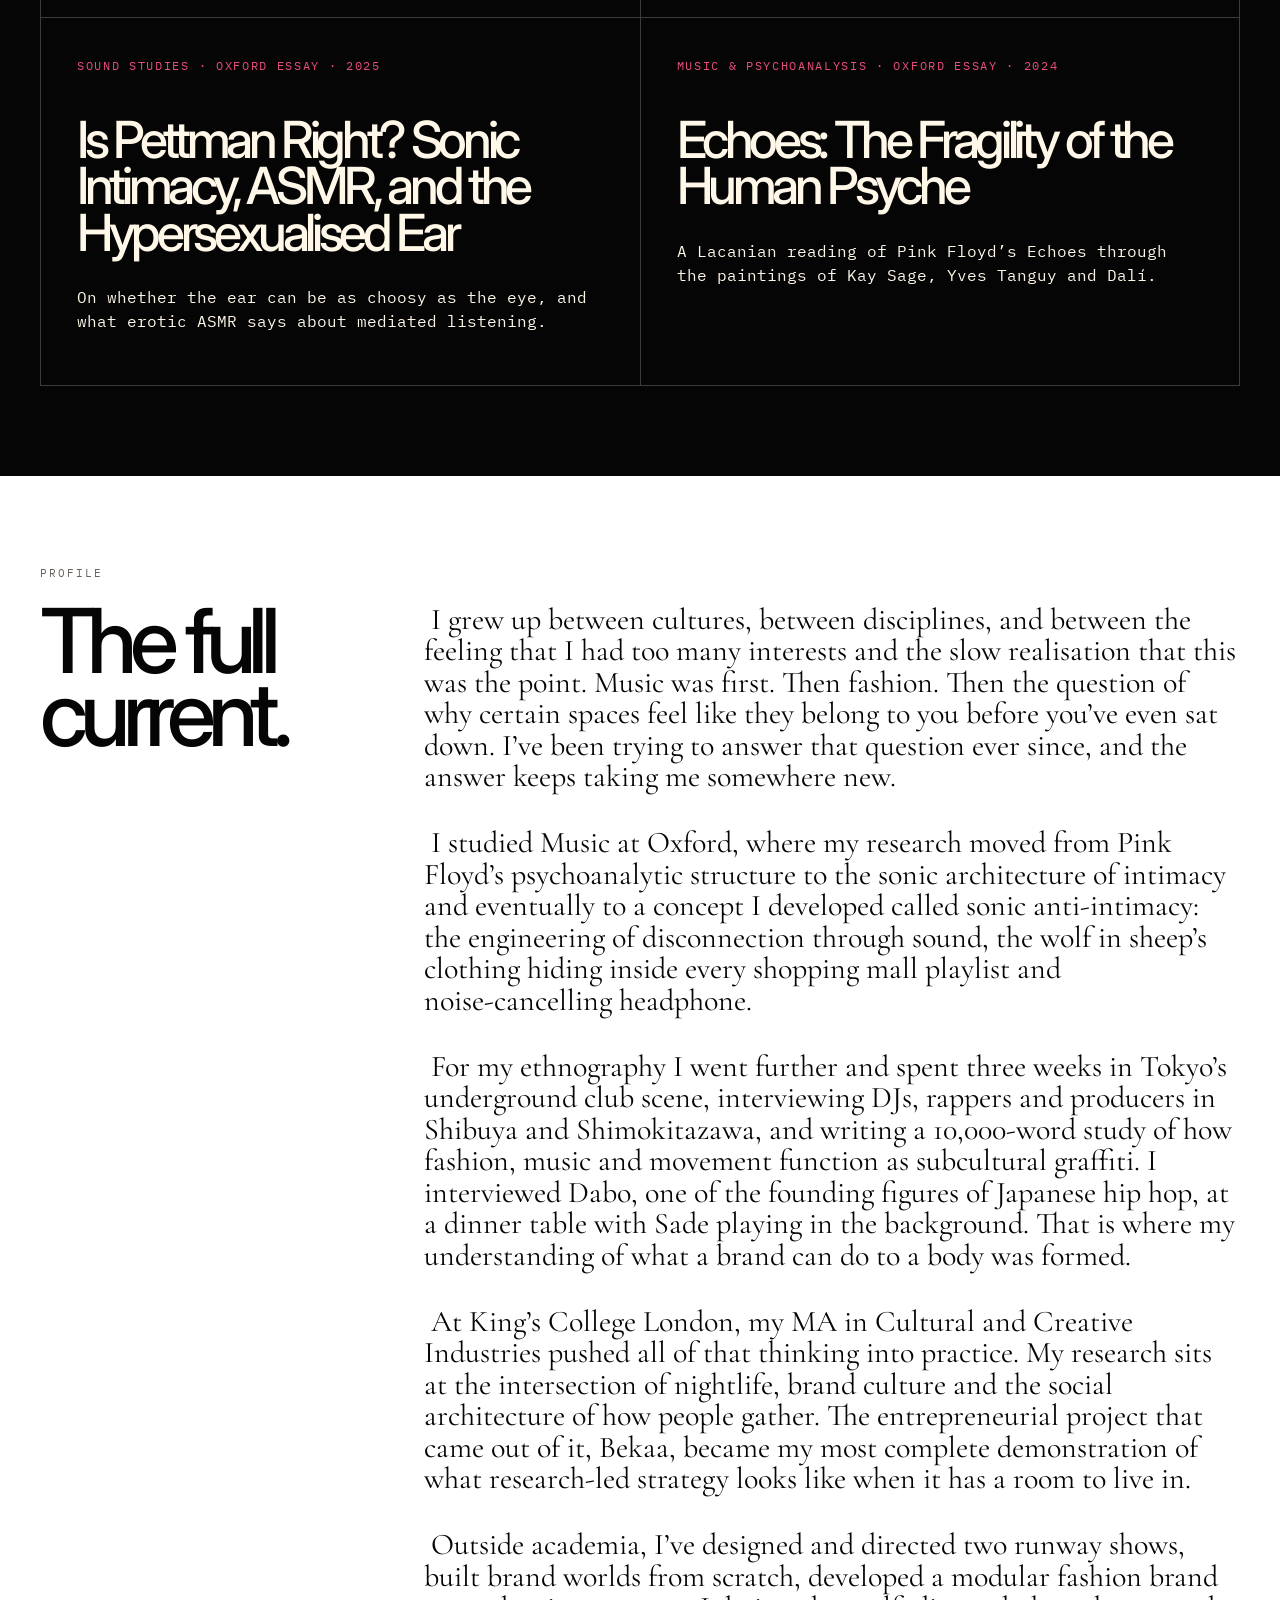
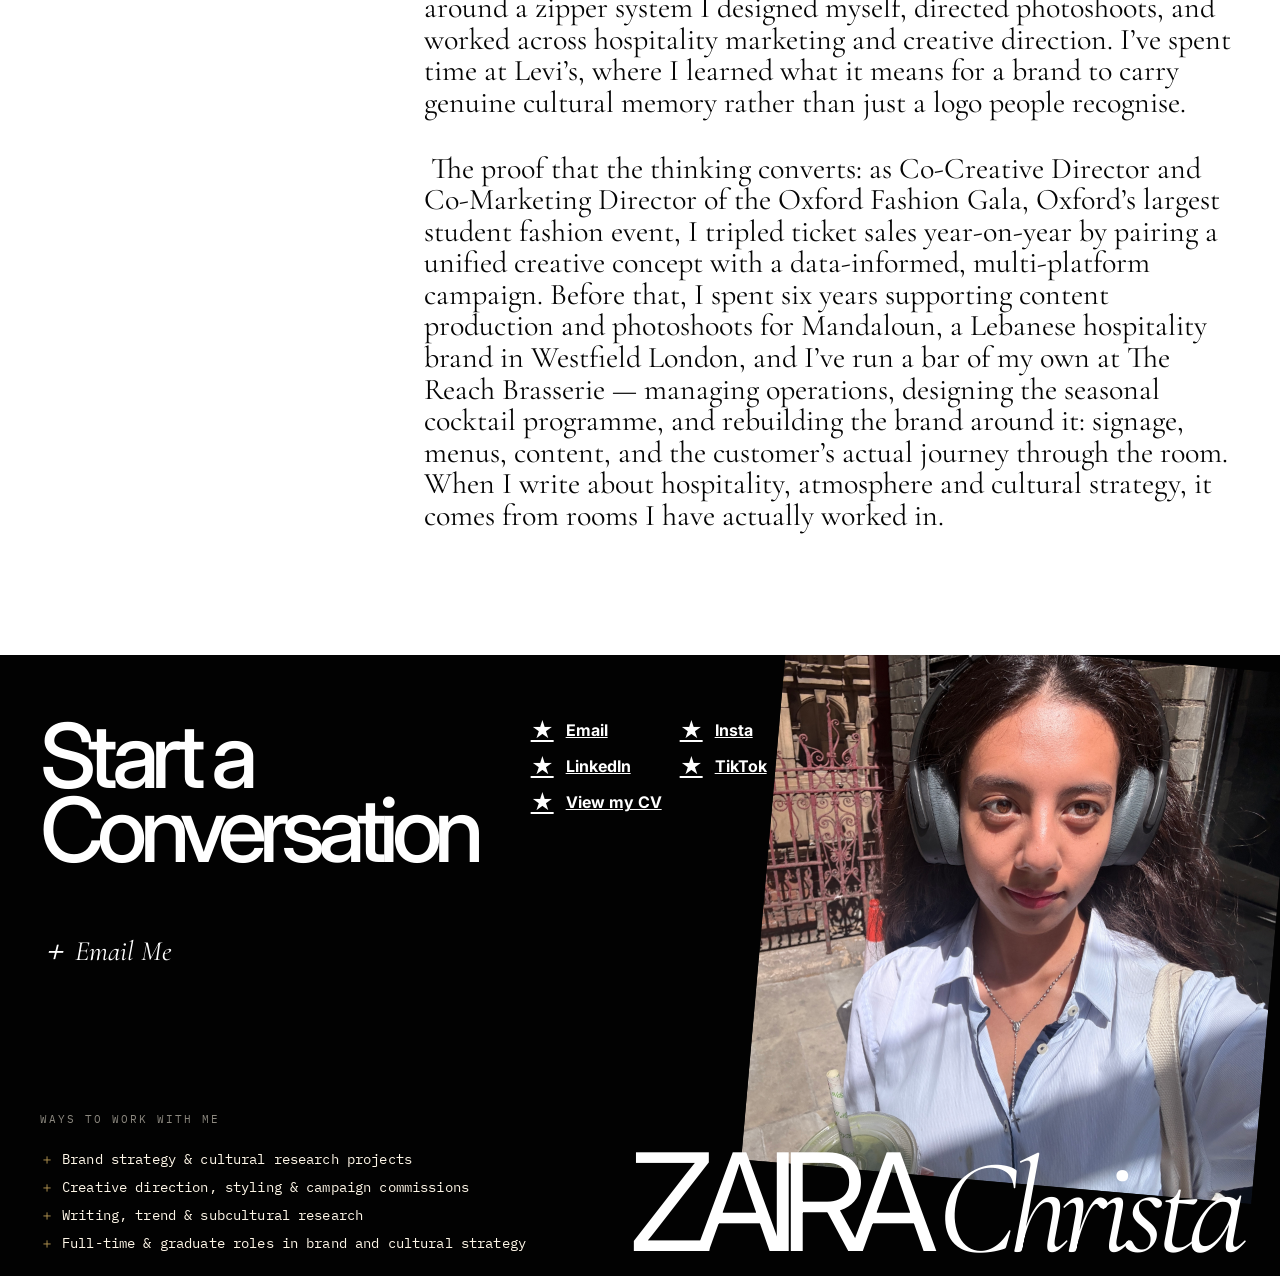
==== commit 837e1ca1: "Polish portfolio metadata and Studio navigation" ====
--- a/index.html
+++ b/index.html
@@ -3,25 +3,27 @@
 <head>
   <meta charset="UTF-8" />
   <meta name="viewport" content="width=device-width, initial-scale=1.0" />
-  <title>Zaira Christa Portfolio | Brand Strategy, Cultural Research & Fashion Direction</title>
-  <meta name="description" content="The portfolio of Zaira Christa, a London-based brand strategist, cultural researcher, fashion director and designer working across hospitality concepts, runway collections, writing and creative direction." />
+  <title>The Archives by Zai — Zaira Christa | Strategy, Research &amp; Creative Direction</title>
+  <meta name="description" content="The Archives by Zai is the portfolio of London-based strategist, cultural researcher, creative director and designer Zaira Christa Barakat." />
   <meta name="author" content="Zaira Christa" />
   <meta name="robots" content="index, follow, max-image-preview:large" />
   <meta name="keywords" content="Zaira Christa, Zaira Christa portfolio, brand strategist, cultural researcher, fashion director, creative director, London creative portfolio, hospitality strategy, fashion portfolio, creative industries portfolio" />
   <link rel="canonical" href="https://zaichrista.github.io/The-Archives-By-Zai/" />
-  <meta property="og:site_name" content="Zaira Christa Portfolio" />
-  <meta property="og:title" content="Zaira Christa Portfolio | Brand Strategy, Cultural Research & Fashion Direction" />
-  <meta property="og:description" content="Explore the portfolio of Zaira Christa: brand strategy, cultural research, fashion direction, writing, hospitality concepts and creative world-building." />
+  <meta name="theme-color" content="#f8f6f0" />
+  <meta property="og:site_name" content="The Archives by Zai" />
+  <meta property="og:title" content="The Archives by Zai — Zaira Christa" />
+  <meta property="og:description" content="Selected brand strategy, cultural research, creative direction, fashion and writing by Zaira Christa Barakat." />
   <meta property="og:type" content="website" />
   <meta property="og:url" content="https://zaichrista.github.io/The-Archives-By-Zai/" />
   <meta property="og:image" content="https://zaichrista.github.io/The-Archives-By-Zai/assets/zc-word-logo.png" />
   <meta property="og:image:alt" content="Zaira Christa portfolio wordmark" />
   <meta name="twitter:card" content="summary_large_image" />
-  <meta name="twitter:title" content="Zaira Christa Portfolio | Brand Strategy, Cultural Research & Fashion Direction" />
+  <meta name="twitter:title" content="The Archives by Zai — Zaira Christa" />
   <meta name="twitter:description" content="London-based creative portfolio for Zaira Christa, spanning brand strategy, cultural research, fashion direction, writing and design." />
   <meta name="twitter:image" content="https://zaichrista.github.io/The-Archives-By-Zai/assets/zc-word-logo.png" />
   <link rel="icon" type="image/png" href="assets/favicon.png" />
   <link rel="stylesheet" href="style.css" />
+  <noscript><style>.loader { display: none; }</style></noscript>
   <script type="application/ld+json">
     {
       "@context": "https://schema.org",
@@ -67,8 +69,8 @@
     {
       "@context": "https://schema.org",
       "@type": "WebSite",
-      "name": "Zaira Christa Portfolio",
-      "alternateName": "The Archives By Zai",
+      "name": "The Archives by Zai",
+      "alternateName": "Zaira Christa Portfolio",
       "url": "https://zaichrista.github.io/The-Archives-By-Zai/",
       "description": "Portfolio website for Zaira Christa, featuring brand strategy, cultural research, fashion direction, writing and design projects.",
       "publisher": {
@@ -80,6 +82,7 @@
 </head>
 
 <body>
+  <a class="skip-link" href="#main-content">Skip to main content</a>
   <div class="cursor" aria-hidden="true"><span class="cursor-label"></span></div>
   <div class="cursor-dot" aria-hidden="true"></div>
 
@@ -111,7 +114,7 @@
     <div class="availability">Available for 2026</div>
   </header>
 
-  <main>
+  <main id="main-content" tabindex="-1">
     <section id="home" class="hero section">
 
       <a href="#work" class="hero-logo-object hero-slideshow" data-cursor="enter" aria-label="Enter the archive">
@@ -154,17 +157,17 @@
       <div class="current-list">
         <div class="current-line">
           <span>01</span>
-          <h2>Brand Strategy & Research</h2>
+          <h2>Brand Strategy &amp; Research</h2>
           <p>Hospitality concepts, pitch decks, cultural market analysis, brand worlds, positioning and theory-led strategy.</p>
         </div>
         <div class="current-line">
           <span>02</span>
-          <h2>Creative Direction & Fashion</h2>
+          <h2>Creative Direction &amp; Fashion</h2>
           <p>Runway shows, concept collections, shoot direction, styling, AI-assisted visuals, product atmosphere and visual identity.</p>
         </div>
         <div class="current-line">
           <span>03</span>
-          <h2>Writing & Cultural Theory</h2>
+          <h2>Writing &amp; Cultural Theory</h2>
           <p>Academic essays, ethnography, cultural criticism, sonic theory, fashion writing and usable frameworks.</p>
         </div>
       </div>
@@ -177,7 +180,7 @@
       </div>
 
       <div class="work-category">
-        <p class="section-label">Brand Strategy & Research</p>
+        <p class="section-label">Brand Strategy &amp; Research</p>
         <div class="work-list">
           <a class="work-line" href="works.html#reach" data-project="reach" data-cursor="view">
             <span class="work-number">01</span>
@@ -209,7 +212,7 @@
       </div>
 
       <div class="work-category">
-        <p class="section-label">Creative Direction & Fashion</p>
+        <p class="section-label">Creative Direction &amp; Fashion</p>
         <div class="work-list">
           <a class="work-line" href="works.html#parikyo" data-project="parikyo" data-cursor="view">
             <span class="work-number">04</span>
@@ -252,7 +255,7 @@
 
     <section id="research" class="research section">
       <div class="section-head">
-        <p class="section-label">Research & Writing</p>
+        <p class="section-label">Research &amp; Writing</p>
         <h2>Theories first.</h2>
         <p class="research-note">Selected writing applying cultural and academic theory to fashion, nightlife and
         brand culture. The projects below are shown in full: premise, method and discovery for each. Complete dissertation texts available on request.</p>
@@ -284,7 +287,7 @@
         </a>
 
         <a href="works.html#echoes" data-project="echoes" data-cursor="read">
-          <span>Music & Psychoanalysis · Oxford Essay · 2024</span>
+          <span>Music &amp; Psychoanalysis · Oxford Essay · 2024</span>
           <h3>Echoes: The Fragility of the Human Psyche</h3>
           <p>A Lacanian reading of Pink Floyd’s Echoes through the paintings of Kay Sage, Yves Tanguy and Dalí.</p>
         </a>
@@ -348,19 +351,19 @@
         <div class="ways-to-work">
           <p class="section-label">Ways to work with me</p>
           <ul>
-            <li>Brand strategy & cultural research projects</li>
-            <li>Creative direction, styling & campaign commissions</li>
-            <li>Writing, trend & subcultural research</li>
-            <li>Full-time & graduate roles in brand and cultural strategy</li>
+            <li>Brand strategy &amp; cultural research projects</li>
+            <li>Creative direction, styling &amp; campaign commissions</li>
+            <li>Writing, trend &amp; subcultural research</li>
+            <li>Full-time &amp; graduate roles in brand and cultural strategy</li>
           </ul>
         </div>
       </div>
       <div class="contact-details">
         <a href="mailto:zcbarakat@gmail.com"><span class="line-icon star-icon">★</span>Email</a>
-        <a href="https://www.linkedin.com/in/zairachrista" target="_blank" rel="noreferrer"><span class="line-icon star-icon">★</span>LinkedIn</a>
+        <a href="https://www.linkedin.com/in/zairachrista" target="_blank" rel="noopener noreferrer"><span class="line-icon star-icon">★</span>LinkedIn</a>
         <a href="cv.html" data-cursor="read"><span class="line-icon star-icon">★</span>View my CV</a>
-        <a href="https://instagram.com/zcbarakat" target="_blank" rel="noreferrer"><span class="line-icon star-icon">★</span>Insta</a>
-        <a href="https://www.tiktok.com/@zairachrista" target="_blank" rel="noreferrer"><span class="line-icon star-icon">★</span>TikTok</a>
+        <a href="https://instagram.com/zcbarakat" target="_blank" rel="noopener noreferrer"><span class="line-icon star-icon">★</span>Insta</a>
+        <a href="https://www.tiktok.com/@zairachrista" target="_blank" rel="noopener noreferrer"><span class="line-icon star-icon">★</span>TikTok</a>
       </div>
       <div class="footer-photo" aria-hidden="true">
         <img src="assets/footer-me.jpg" alt="">
@@ -376,7 +379,7 @@
     <div class="panel-scroll" id="panelContent"></div>
   </div>
 
-  <div class="definition-tooltip" id="definitionTooltip" aria-hidden="true"></div>
+  <div class="definition-tooltip" id="definitionTooltip" role="tooltip" aria-hidden="true"></div>
   <script src="script.js"></script>
 </body>
 </html>
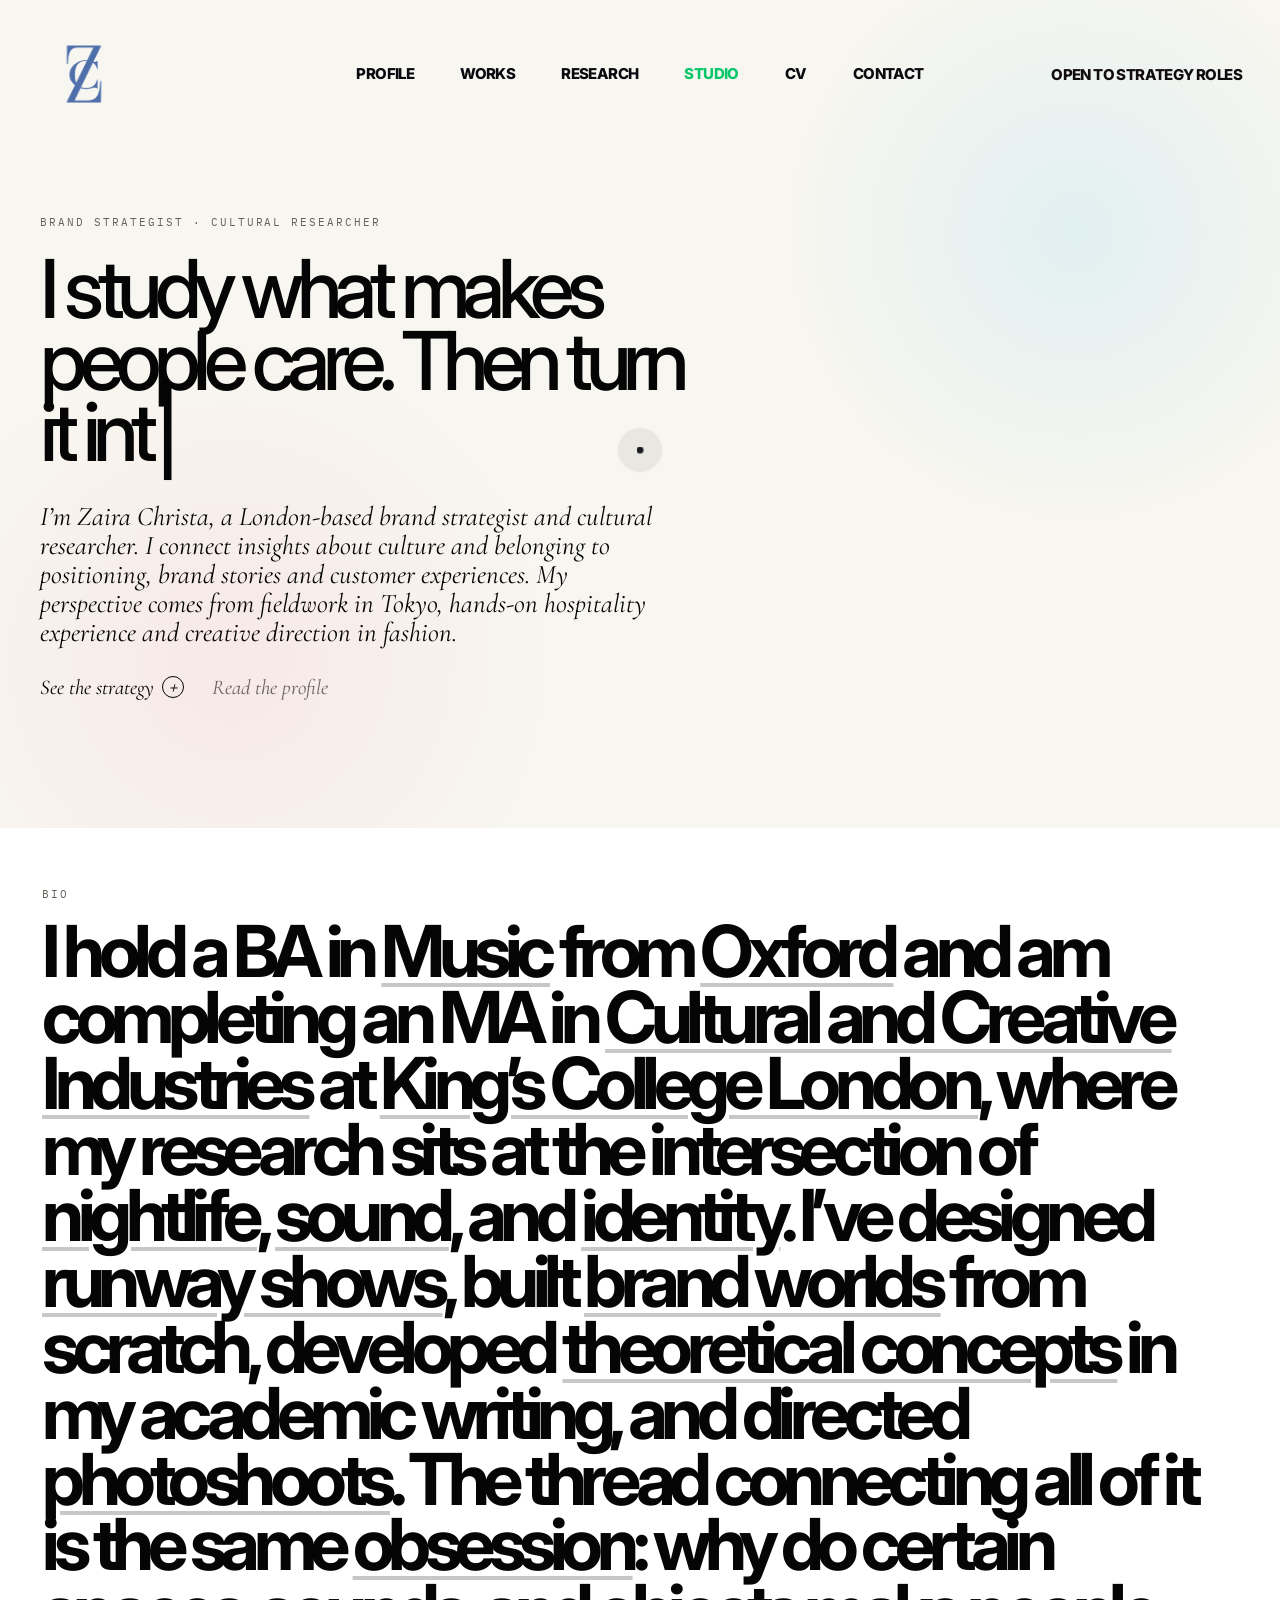
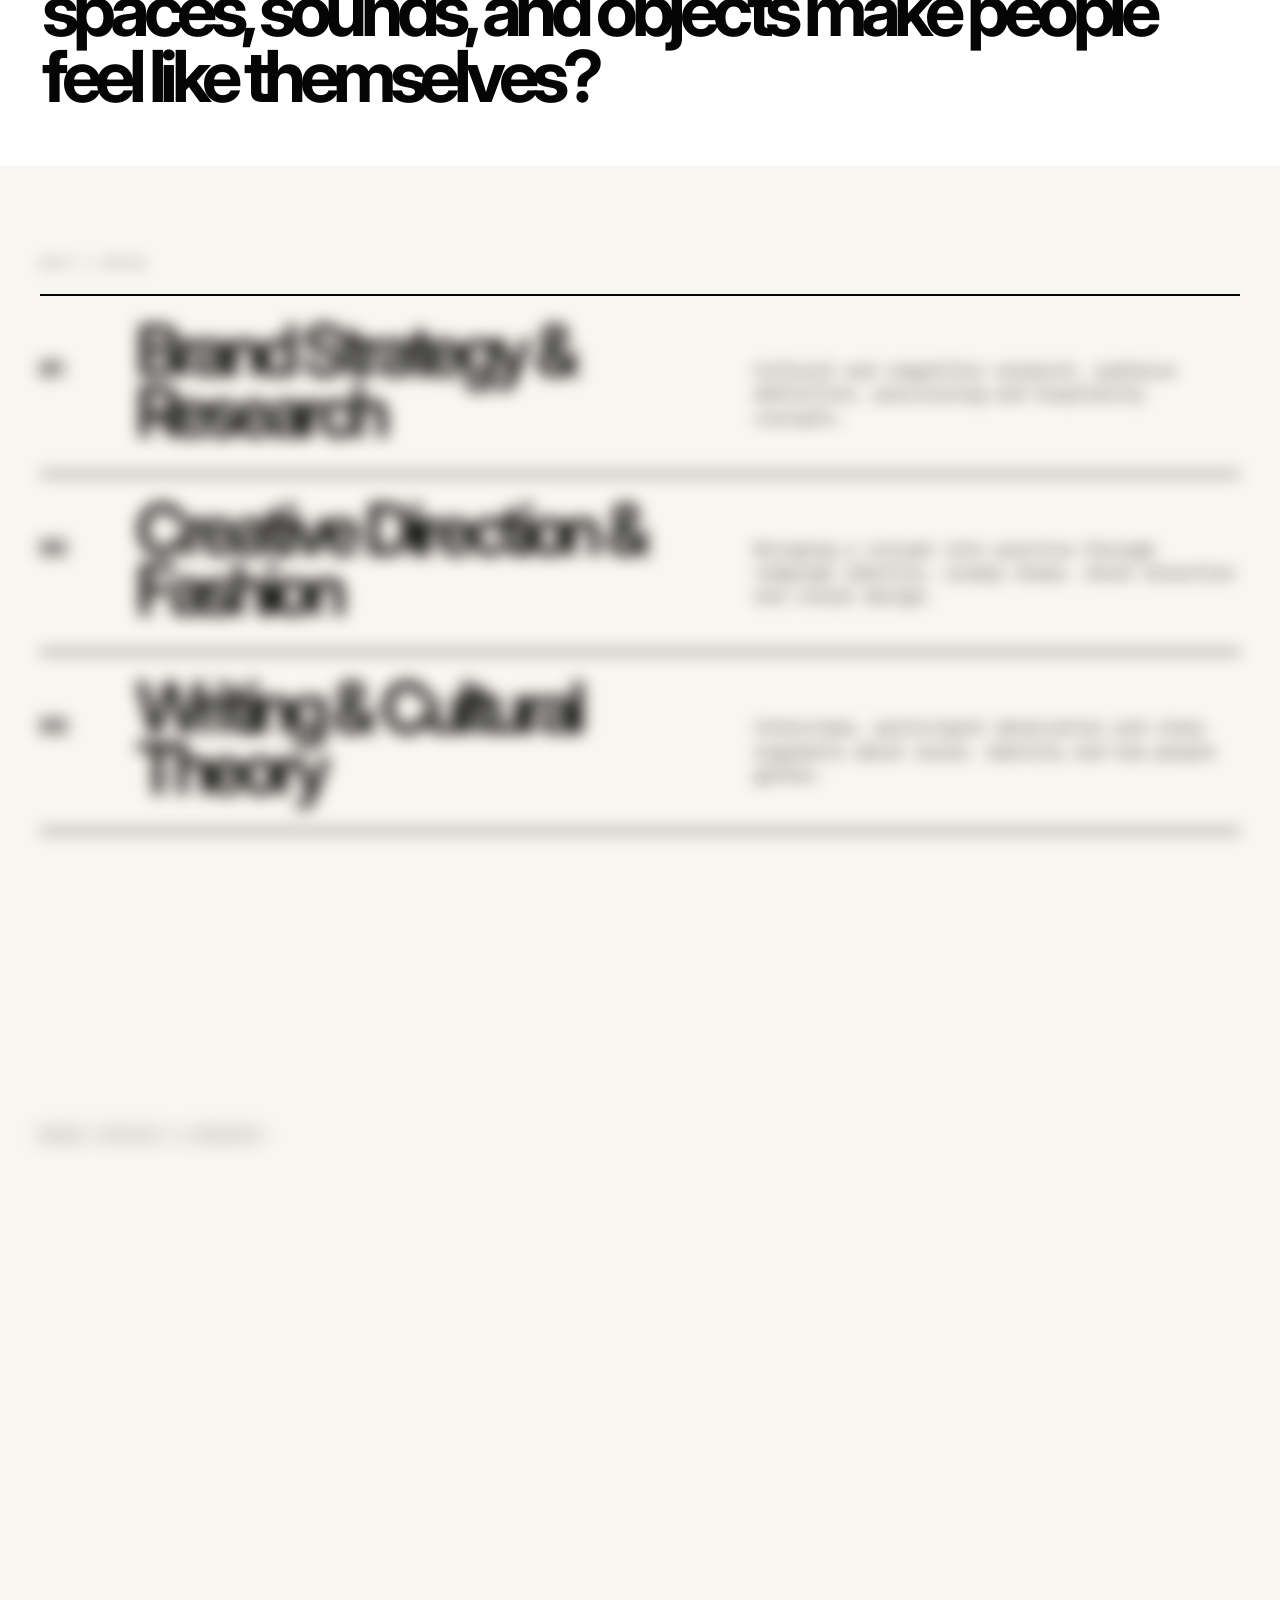
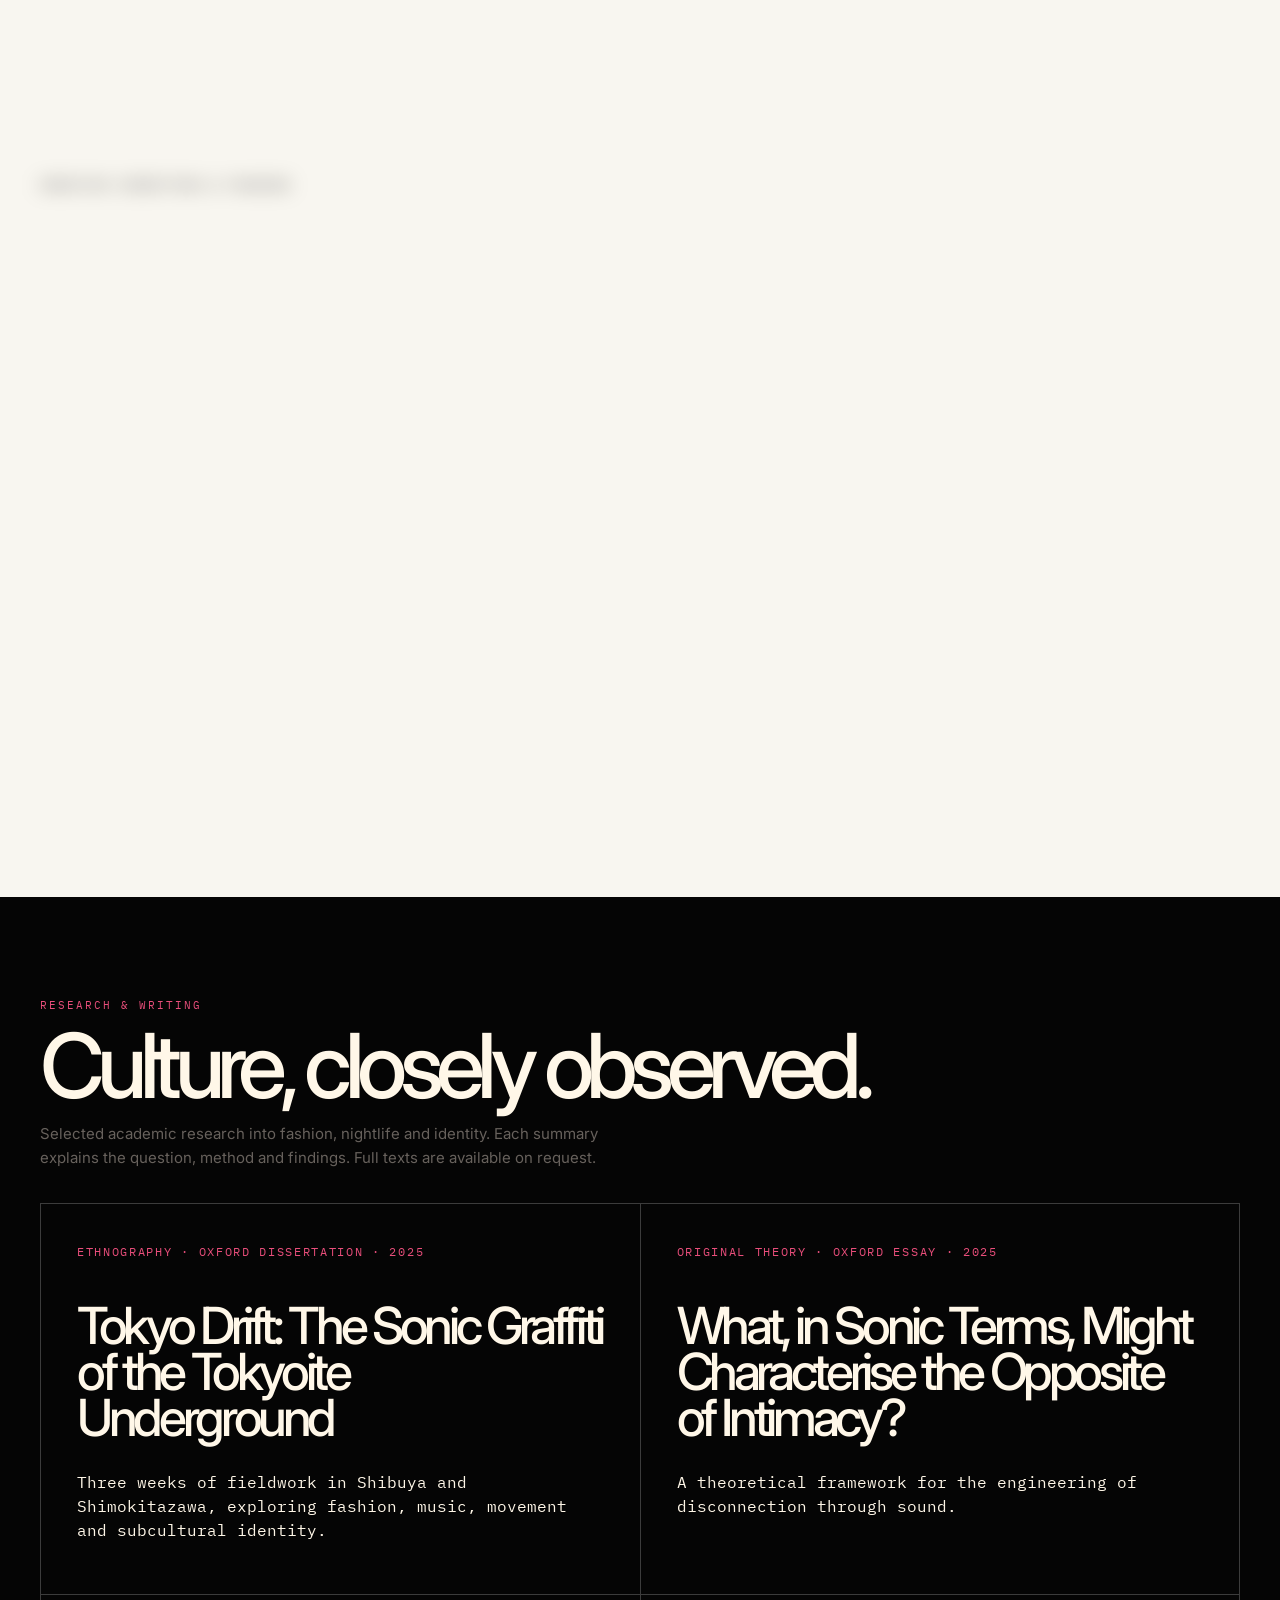
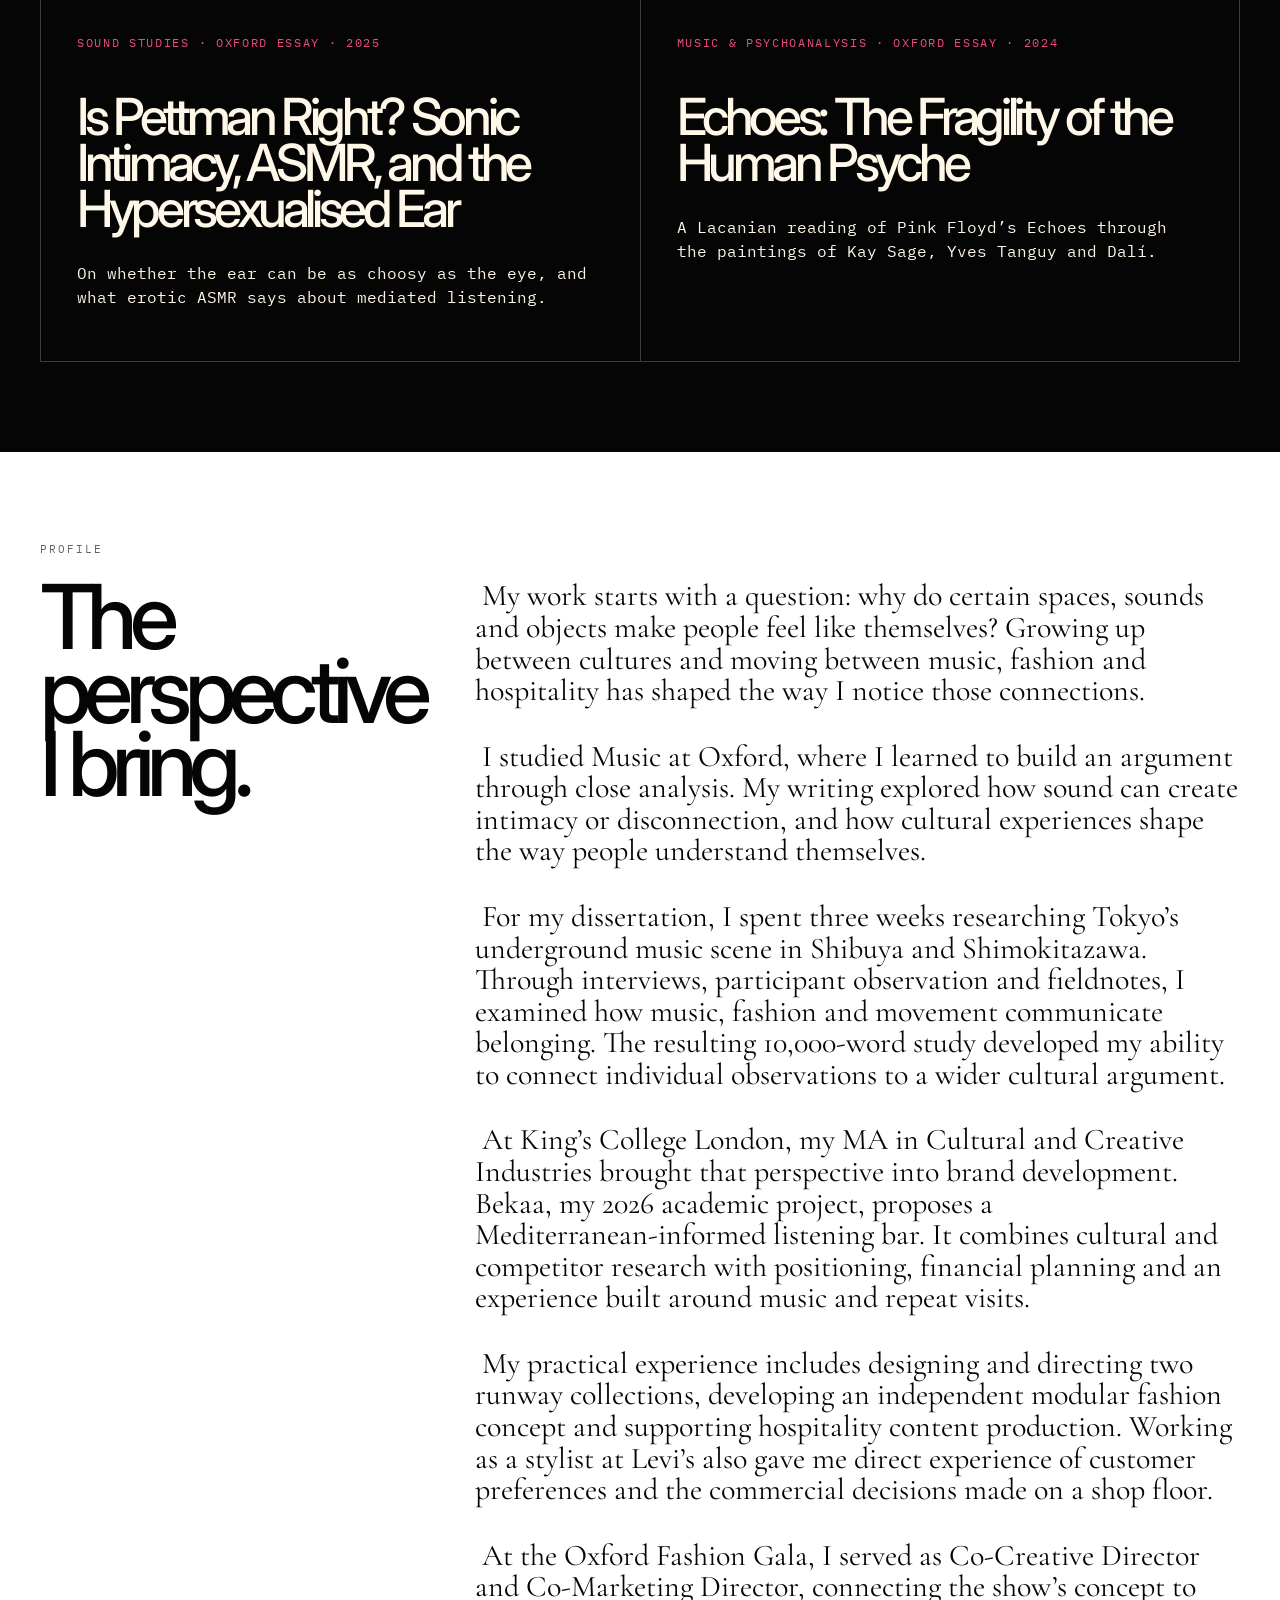
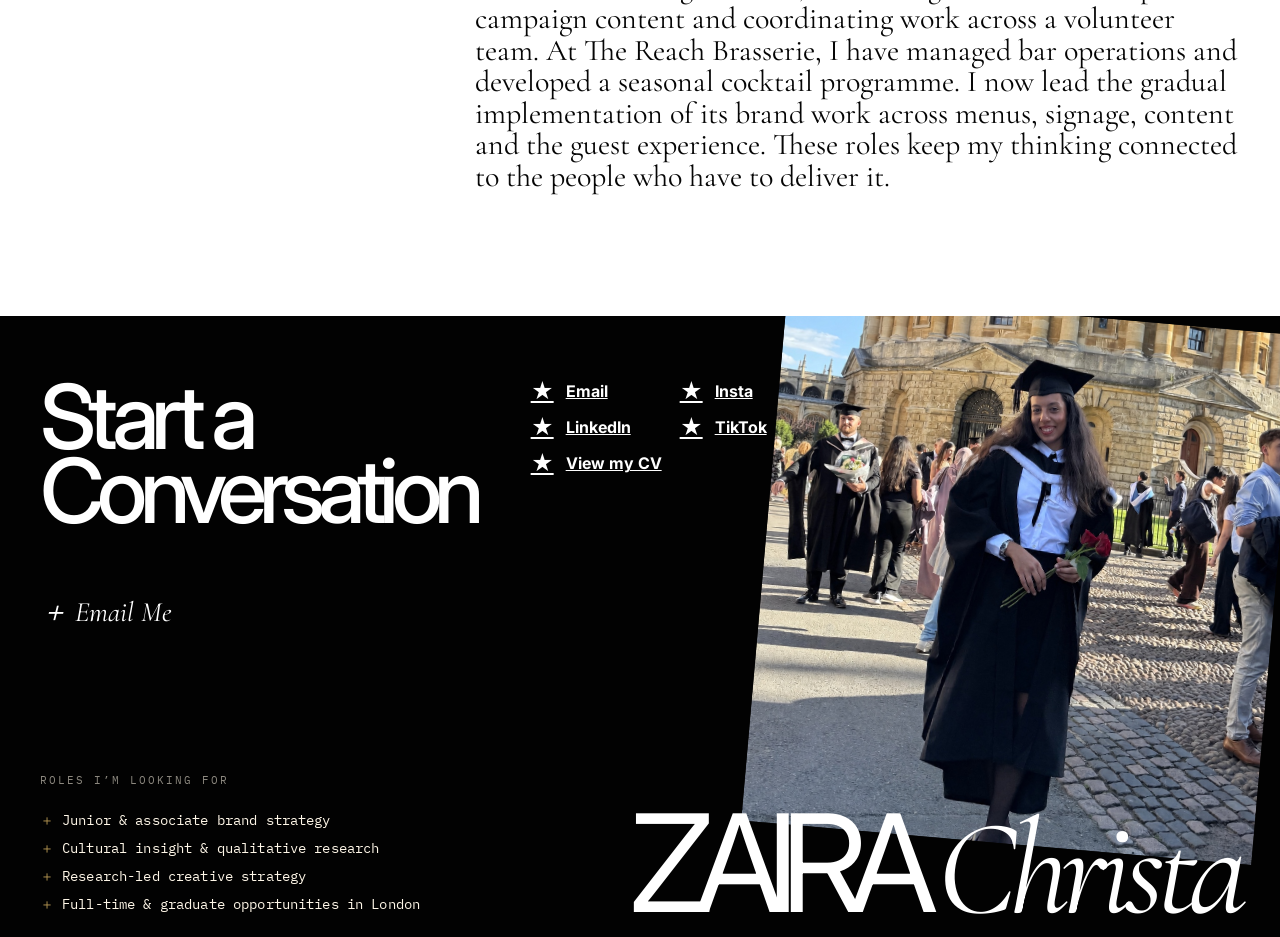
==== commit 2bac4515: "Employability fix" ====
--- a/index.html
+++ b/index.html
@@ -3,23 +3,23 @@
 <head>
   <meta charset="UTF-8" />
   <meta name="viewport" content="width=device-width, initial-scale=1.0" />
-  <title>The Archives by Zai — Zaira Christa | Strategy, Research &amp; Creative Direction</title>
-  <meta name="description" content="The Archives by Zai is the portfolio of London-based strategist, cultural researcher, creative director and designer Zaira Christa Barakat." />
+  <title>Zaira Christa — Brand Strategy &amp; Cultural Research</title>
+  <meta name="description" content="Zaira Christa is a London-based brand strategist and cultural researcher. Explore positioning, hospitality brand experience, ethnography and creative direction." />
   <meta name="author" content="Zaira Christa" />
   <meta name="robots" content="index, follow, max-image-preview:large" />
   <meta name="keywords" content="Zaira Christa, Zaira Christa portfolio, brand strategist, cultural researcher, fashion director, creative director, London creative portfolio, hospitality strategy, fashion portfolio, creative industries portfolio" />
   <link rel="canonical" href="https://zaichrista.github.io/The-Archives-By-Zai/" />
   <meta name="theme-color" content="#f8f6f0" />
   <meta property="og:site_name" content="The Archives by Zai" />
-  <meta property="og:title" content="The Archives by Zai — Zaira Christa" />
-  <meta property="og:description" content="Selected brand strategy, cultural research, creative direction, fashion and writing by Zaira Christa Barakat." />
+  <meta property="og:title" content="Zaira Christa — Brand Strategy &amp; Cultural Research" />
+  <meta property="og:description" content="Brand strategy and cultural research by Zaira Christa, informed by hospitality operations, Tokyo fieldwork and creative direction." />
   <meta property="og:type" content="website" />
   <meta property="og:url" content="https://zaichrista.github.io/The-Archives-By-Zai/" />
   <meta property="og:image" content="https://zaichrista.github.io/The-Archives-By-Zai/assets/zc-word-logo.png" />
   <meta property="og:image:alt" content="Zaira Christa portfolio wordmark" />
   <meta name="twitter:card" content="summary_large_image" />
-  <meta name="twitter:title" content="The Archives by Zai — Zaira Christa" />
-  <meta name="twitter:description" content="London-based creative portfolio for Zaira Christa, spanning brand strategy, cultural research, fashion direction, writing and design." />
+  <meta name="twitter:title" content="Zaira Christa — Brand Strategy &amp; Cultural Research" />
+  <meta name="twitter:description" content="London-based brand strategist and cultural researcher connecting cultural insight to positioning, brand stories and customer experiences." />
   <meta name="twitter:image" content="https://zaichrista.github.io/The-Archives-By-Zai/assets/zc-word-logo.png" />
   <link rel="icon" type="image/png" href="assets/favicon.png" />
   <link rel="stylesheet" href="style.css" />
@@ -33,11 +33,9 @@
       "image": "https://zaichrista.github.io/The-Archives-By-Zai/assets/zc-word-logo.png",
       "jobTitle": [
         "Brand Strategist",
-        "Cultural Researcher",
-        "Fashion Director",
-        "Designer"
+        "Cultural Researcher"
       ],
-      "description": "Zaira Christa is a London-based brand strategist, cultural researcher, fashion director and designer working across hospitality concepts, runway collections, writing and creative world-building.",
+      "description": "Zaira Christa is a London-based brand strategist and cultural researcher working across hospitality, positioning and creative direction.",
       "knowsAbout": [
         "Brand strategy",
         "Cultural research",
@@ -72,7 +70,7 @@
       "name": "The Archives by Zai",
       "alternateName": "Zaira Christa Portfolio",
       "url": "https://zaichrista.github.io/The-Archives-By-Zai/",
-      "description": "Portfolio website for Zaira Christa, featuring brand strategy, cultural research, fashion direction, writing and design projects.",
+      "description": "Brand strategy and cultural research portfolio of Zaira Christa, with supporting work in fashion, hospitality and writing.",
       "publisher": {
         "@type": "Person",
         "name": "Zaira Christa"
@@ -93,8 +91,8 @@
 
   <div class="loader" id="loader" aria-hidden="true">
     <div class="loader-inner">
-      <p class="loader-line active">Some people pick a lane.</p>
-      <p class="loader-line">I followed the current.</p>
+      <p class="loader-line active">What makes people care?</p>
+      <p class="loader-line">A question worth following.</p>
       <p class="loader-mark">Zaira Christa</p>
     </div>
   </div>
@@ -111,7 +109,7 @@
       <a href="#contact" data-cursor="write">Contact</a>
     </nav>
 
-    <div class="availability">Available for 2026</div>
+    <div class="availability">Open to strategy roles</div>
   </header>
 
   <main id="main-content" tabindex="-1">
@@ -129,16 +127,16 @@
         <img class="hero-slide" style="--i: 8;" src="assets/Hero%20images/IMG_6287.JPG" alt="Zaira Christa with her poodle puppy" loading="lazy" decoding="async" />
       </a>
       <div class="hero-copy">
-        <p class="kicker">Artist · Strategist · Researcher · Designer</p>
-        <h1><span>Some people pick a lane</span><span>early. I never did,</span><span>and I don’t regret it.</span></h1>
+        <p class="kicker">Brand Strategist · Cultural Researcher</p>
+        <h1><span>I study what makes</span><span>people care. Then turn</span><span>it into brand direction.</span></h1>
         <p class="intro">
-          I’m Zaira Christa, a London-based creative working across brand strategy,
-          cultural research, fashion direction and design. My work begins with a feeling
-          and ends with a framework. I find the logic inside atmospheres, identities and
-          the visual worlds people build around themselves, then make that logic usable.
+          I’m Zaira Christa, a London-based brand strategist and cultural researcher.
+          I connect insights about culture and belonging to positioning, brand stories
+          and customer experiences. My perspective comes from fieldwork in Tokyo,
+          hands-on hospitality experience and creative direction in fashion.
         </p>
         <div class="hero-actions">
-          <a href="#work" class="text-link" data-cursor="view">See the work <span>＋</span></a>
+          <a href="#work" class="text-link" data-cursor="view">See the strategy <span>＋</span></a>
           <a href="#full-profile" class="text-link muted" data-cursor="read">Read the profile</a>
         </div>
       </div>
@@ -148,27 +146,27 @@
       <p class="section-label">Bio</p>
 
       <p class="clean-bio-text definition-bio">
-        I hold a BA in <span class="def-term" data-title="Music" data-pron="/ˈmjuːzɪk/ noun" data-def="Time organised into feelings. One of humanity’s better inventions. Ranked comfortably above email.">Music</span> from <span class="def-term" data-title="Oxford" data-pron="/ˈɒksfəd/ noun" data-def="A city built entirely from stone, libraries, and deadlines. Notable for producing world leaders, Nobel Prize winners, and students who apologise for taking only four books out of the library.">Oxford</span> and am completing an MA in <span class="def-term" data-title="Cultural &amp; Creative Industries" data-pron="/ˈkʌltʃərəl ænd kriˈeɪtɪv ˈɪndəstriz/ noun" data-def="The study of why certain ideas become industries and certain industries become culture. Frequently mistaken for a degree about creativity. Actually a degree about power.">Cultural and Creative Industries</span> at <span class="def-term" data-title="King’s College London" data-pron="/kɪŋz ˈkɒlɪdʒ ˈlʌndən/ noun" data-def="A university strategically positioned between the River Thames and several intellectual crises. Known for producing graduates, research, and dangerously specific interests.">King’s College London</span>, where my research sits at the intersection of <span class="def-term" data-title="Nightlife" data-pron="/ˈnaɪtlaɪf/ noun" data-def="A temporary city that appears after dark and somehow contains every personality type known to mankind. Frequently blamed for poor decisions. More accurately responsible for several excellent ones.">nightlife</span>, <span class="def-term" data-title="Sound" data-pron="/saʊnd/ noun" data-def="Air pretending to be emotion. Capable of making people cry over strangers, dance with confidence they do not possess, and remember things they had no intention of remembering. Generally underestimated.">sound</span>, and <span class="def-term" data-title="Identity" data-pron="/aɪˈdɛntɪti/ noun" data-def="A collaborative project between yourself, your memories, your wardrobe, and everyone who has ever misunderstood you. Subject to constant revision. Especially after moving house.">identity</span>. I’ve designed <span class="def-term" data-title="Runway Shows" data-pron="/ˈrʌnweɪ ʃəʊz/ noun" data-def="Extremely expensive ways of asking a room full of strangers to understand a feeling. Usually last between eight and twelve minutes. Frequently take six months to make.">runway shows</span>, built <span class="def-term" data-title="Brand Worlds" data-pron="/brænd wɜːldz/ noun" data-def="Fictional places that people voluntarily move into. Constructed from colour, typography, mythology, references, and a shocking amount of confidence. The good ones feel real.">brand worlds</span> from scratch, coined <span class="def-term" data-title="Theoretical Concepts" data-pron="/θɪəˈrɛtɪkəl ˈkɒnsɛpts/ noun" data-def="Ideas invented because existing vocabulary has failed its duties. May begin as a passing thought. May accidentally become a dissertation chapter.">theoretical concepts</span> that ended up in academic papers, and directed <span class="def-term" data-title="Photoshoots" data-pron="/ˈfəʊtəʊʃuːts/ noun" data-def="The collective attempt to make one image look effortless. Requires approximately twelve people, three batteries, two nervous breakdowns, and one miraculous frame.">photoshoots</span>. The thread connecting all of it is the same <span class="def-term" data-title="Obsession" data-pron="/əbˈsɛʃən/ noun" data-def="The inability to leave a question alone. Generally considered unhealthy until somebody pays you for it. Then it becomes expertise.">obsession</span>: <span class="bio-question-lock">why do certain spaces, sounds, and objects make people feel like themselves?</span>
+        I hold a BA in <span class="def-term" data-title="Music" data-pron="/ˈmjuːzɪk/ noun" data-def="Time organised into feelings. One of humanity’s better inventions. Ranked comfortably above email.">Music</span> from <span class="def-term" data-title="Oxford" data-pron="/ˈɒksfəd/ noun" data-def="A city built entirely from stone, libraries, and deadlines. Notable for producing world leaders, Nobel Prize winners, and students who apologise for taking only four books out of the library.">Oxford</span> and am completing an MA in <span class="def-term" data-title="Cultural &amp; Creative Industries" data-pron="/ˈkʌltʃərəl ænd kriˈeɪtɪv ˈɪndəstriz/ noun" data-def="The study of why certain ideas become industries and certain industries become culture. Frequently mistaken for a degree about creativity. Actually a degree about power.">Cultural and Creative Industries</span> at <span class="def-term" data-title="King’s College London" data-pron="/kɪŋz ˈkɒlɪdʒ ˈlʌndən/ noun" data-def="A university strategically positioned between the River Thames and several intellectual crises. Known for producing graduates, research, and dangerously specific interests.">King’s College London</span>, where my research sits at the intersection of <span class="def-term" data-title="Nightlife" data-pron="/ˈnaɪtlaɪf/ noun" data-def="A temporary city that appears after dark and somehow contains every personality type known to mankind. Frequently blamed for poor decisions. More accurately responsible for several excellent ones.">nightlife</span>, <span class="def-term" data-title="Sound" data-pron="/saʊnd/ noun" data-def="Air pretending to be emotion. Capable of making people cry over strangers, dance with confidence they do not possess, and remember things they had no intention of remembering. Generally underestimated.">sound</span>, and <span class="def-term" data-title="Identity" data-pron="/aɪˈdɛntɪti/ noun" data-def="A collaborative project between yourself, your memories, your wardrobe, and everyone who has ever misunderstood you. Subject to constant revision. Especially after moving house.">identity</span>. I’ve designed <span class="def-term" data-title="Runway Shows" data-pron="/ˈrʌnweɪ ʃəʊz/ noun" data-def="Extremely expensive ways of asking a room full of strangers to understand a feeling. Usually last between eight and twelve minutes. Frequently take six months to make.">runway shows</span>, built <span class="def-term" data-title="Brand Worlds" data-pron="/brænd wɜːldz/ noun" data-def="Fictional places that people voluntarily move into. Constructed from colour, typography, mythology, references, and a shocking amount of confidence. The good ones feel real.">brand worlds</span> from scratch, developed <span class="def-term" data-title="Theoretical Concepts" data-pron="/θɪəˈrɛtɪkəl ˈkɒnsɛpts/ noun" data-def="Ideas invented because existing vocabulary has failed its duties. May begin as a passing thought. May accidentally become a dissertation chapter.">theoretical concepts</span> in my academic writing, and directed <span class="def-term" data-title="Photoshoots" data-pron="/ˈfəʊtəʊʃuːts/ noun" data-def="The collective attempt to make one image look effortless. Requires approximately twelve people, three batteries, two nervous breakdowns, and one miraculous frame.">photoshoots</span>. The thread connecting all of it is the same <span class="def-term" data-title="Obsession" data-pron="/əbˈsɛʃən/ noun" data-def="The inability to leave a question alone. Generally considered unhealthy until somebody pays you for it. Then it becomes expertise.">obsession</span>: <span class="bio-question-lock">why do certain spaces, sounds, and objects make people feel like themselves?</span>
       </p>
     </section>
 
     <section class="capabilities section swiss-current">
-      <div class="section-label">What can I do?</div>
+      <div class="section-label">What I bring</div>
       <div class="current-list">
         <div class="current-line">
           <span>01</span>
           <h2>Brand Strategy &amp; Research</h2>
-          <p>Hospitality concepts, pitch decks, cultural market analysis, brand worlds, positioning and theory-led strategy.</p>
+          <p>Cultural and competitor research, audience definition, positioning and hospitality concepts.</p>
         </div>
         <div class="current-line">
           <span>02</span>
           <h2>Creative Direction &amp; Fashion</h2>
-          <p>Runway shows, concept collections, shoot direction, styling, AI-assisted visuals, product atmosphere and visual identity.</p>
+          <p>Bringing a concept into practice through campaign identity, runway shows, shoot direction and visual design.</p>
         </div>
         <div class="current-line">
           <span>03</span>
           <h2>Writing &amp; Cultural Theory</h2>
-          <p>Academic essays, ethnography, cultural criticism, sonic theory, fashion writing and usable frameworks.</p>
+          <p>Interviews, participant observation and clear arguments about sound, identity and how people gather.</p>
         </div>
       </div>
     </section>
@@ -176,7 +174,7 @@
     <section id="work" class="work-index section">
       <div class="section-head">
         <p class="section-label">Selected Works</p>
-        <h2>The working archive.</h2>
+        <h2>Ideas put to work.</h2>
       </div>
 
       <div class="work-category">
@@ -186,7 +184,7 @@
             <span class="work-number">01</span>
             <div>
               <h3>The Reach Brasserie</h3>
-              <p>Brand Recovery · Creative Direction · Hospitality · 2025–2026</p>
+              <p>Brand Experience · Leading an Ongoing Rollout · Hospitality</p>
             </div>
             <div class="work-thumb reach-thumb"><img src="assets/Logos/Zaira%20Christa.png" alt="Zaira Christa"></div>
           </a>
@@ -195,7 +193,7 @@
             <span class="work-number">02</span>
             <div>
               <h3 class="work-title-logo"><img src="assets/Headers/Bekaa.png" alt="Bekaa"></h3>
-              <p>Brand Strategy · Cultural Concept · Hospitality · 2025</p>
+              <p>Brand Positioning · Hospitality Concept · MA Project · 2026</p>
             </div>
             <div class="work-thumb brand-thumb"><img src="assets/Logos/Bekaa.png" alt="Bekaa"></div>
           </a>
@@ -204,7 +202,7 @@
             <span class="work-number">03</span>
             <div>
               <h3 class="work-title-logo"><img src="assets/Headers/Muni.png" alt="Muni"></h3>
-              <p>Concept Brand · Modular Fashion · Product System · 2024</p>
+              <p>Independent Concept · Modular Fashion · Product System · 2024</p>
             </div>
             <div class="work-thumb muni-thumb"><img src="assets/Muni%20Logo.png" alt="Muni"></div>
           </a>
@@ -245,7 +243,7 @@
             <span class="work-number">07</span>
             <div>
               <h3>A Voyage in Ascent</h3>
-              <p>Co-Creative Direction · Oxford Fashion Gala · Tripled Ticket Sales · 2023–2025</p>
+              <p>Co-Creative &amp; Marketing Direction · Oxford Fashion Gala · Joined 2024</p>
             </div>
             <div class="work-thumb voyage-thumb"><img src="assets/Voyage-into-Ascent.jpg" alt="A Voyage in Ascent, Oxford Fashion Gala creative direction artwork"></div>
           </a>
@@ -256,16 +254,16 @@
     <section id="research" class="research section">
       <div class="section-head">
         <p class="section-label">Research &amp; Writing</p>
-        <h2>Theories first.</h2>
-        <p class="research-note">Selected writing applying cultural and academic theory to fashion, nightlife and
-        brand culture. The projects below are shown in full: premise, method and discovery for each. Complete dissertation texts available on request.</p>
+        <h2>Culture, closely observed.</h2>
+        <p class="research-note">Selected academic research into fashion, nightlife and identity. Each summary explains
+        the question, method and findings. Full texts are available on request.</p>
       </div>
 
       <div class="research-grid">
         <a href="works.html#fieldwork-to-framework" data-project="fieldwork-to-framework" data-cursor="read" hidden>
-          <span>Research Method · A Worked Example · 2025</span>
+          <span>Research Method · A Worked Example · 2026</span>
           <h3>From Fieldwork to Framework</h3>
-          <p>A single chain, made visible: a raw observation, a coded finding, and the commercial recommendation it produced.</p>
+          <p>How an observation about shared listening informed the proposed positioning and experience of Bekaa.</p>
         </a>
 
         <a href="works.html#tokyo-drift" data-project="tokyo-drift" data-cursor="read">
@@ -297,48 +295,25 @@
     <section id="full-profile" class="about-full section">
       <div class="section-label">Profile</div>
       <div class="bio-columns">
-        <h2>The full current.</h2>
+        <h2>The perspective I bring.</h2>
         <div class="bio-text">
           <p>
-            I grew up between cultures, between disciplines, and between the feeling that I had too many
-            interests and the slow realisation that this was the point. Music was first. Then fashion.
-            Then the question of why certain spaces feel like they belong to you before you’ve even sat down.
-            I’ve been trying to answer that question ever since, and the answer keeps taking me somewhere new.
-          </p>
-          <p>
-            I studied Music at Oxford, where my research moved from Pink Floyd’s psychoanalytic structure
-            to the sonic architecture of intimacy and eventually to a concept I developed called sonic
-            anti-intimacy: the engineering of disconnection through sound, the wolf in sheep’s clothing hiding
-            inside every shopping mall playlist and noise-cancelling headphone.
-          </p>
-          <p>
-            For my ethnography I went further and spent three weeks in Tokyo’s underground club scene,
-            interviewing DJs, rappers and producers in Shibuya and Shimokitazawa, and writing a 10,000-word
-            study of how fashion, music and movement function as subcultural graffiti. I interviewed Dabo,
-            one of the founding figures of Japanese hip hop, at a dinner table with Sade playing in the
-            background. That is where my understanding of what a brand can do to a body was formed.
-          </p>
-          <p>
-            At King’s College London, my MA in Cultural and Creative Industries pushed all of that thinking
-            into practice. My research sits at the intersection of nightlife, brand culture and the social
-            architecture of how people gather. The entrepreneurial project that came out of it, Bekaa, became
-            my most complete demonstration of what research-led strategy looks like when it has a room to live in.
-          </p>
-          <p>
-            Outside academia, I’ve designed and directed two runway shows, built brand worlds from scratch,
-            developed a modular fashion brand around a zipper system I designed myself, directed photoshoots,
-            and worked across hospitality marketing and creative direction. I’ve spent time at Levi’s, where
-            I learned what it means for a brand to carry genuine cultural memory rather than just a logo people recognise.
-          </p>
-          <p>
-            The proof that the thinking converts: as Co-Creative Director and Co-Marketing Director of the Oxford
-            Fashion Gala, Oxford’s largest student fashion event, I tripled ticket sales year-on-year by pairing a
-            unified creative concept with a data-informed, multi-platform campaign. Before that, I spent six years
-            supporting content production and photoshoots for Mandaloun, a Lebanese hospitality brand in Westfield
-            London, and I’ve run a bar of my own at The Reach Brasserie — managing operations, designing the seasonal
-            cocktail programme, and rebuilding the brand around it: signage, menus, content, and the customer’s
-            actual journey through the room. When I write about hospitality, atmosphere and cultural strategy, it comes
-            from rooms I have actually worked in.
+            My work starts with a question: why do certain spaces, sounds and objects make people feel like themselves? Growing up between cultures and moving between music, fashion and hospitality has shaped the way I notice those connections.
+          </p>
+          <p>
+            I studied Music at Oxford, where I learned to build an argument through close analysis. My writing explored how sound can create intimacy or disconnection, and how cultural experiences shape the way people understand themselves.
+          </p>
+          <p>
+            For my dissertation, I spent three weeks researching Tokyo’s underground music scene in Shibuya and Shimokitazawa. Through interviews, participant observation and fieldnotes, I examined how music, fashion and movement communicate belonging. The resulting 10,000-word study developed my ability to connect individual observations to a wider cultural argument.
+          </p>
+          <p>
+            At King’s College London, my MA in Cultural and Creative Industries brought that perspective into brand development. Bekaa, my 2026 academic project, proposes a Mediterranean-informed listening bar. It combines cultural and competitor research with positioning, financial planning and an experience built around music and repeat visits.
+          </p>
+          <p>
+            My practical experience includes designing and directing two runway collections, developing an independent modular fashion concept and supporting hospitality content production. Working as a stylist at Levi’s also gave me direct experience of customer preferences and the commercial decisions made on a shop floor.
+          </p>
+          <p>
+            At the Oxford Fashion Gala, I served as Co-Creative Director and Co-Marketing Director, connecting the show’s concept to campaign content and coordinating work across a volunteer team. At The Reach Brasserie, I have managed bar operations and developed a seasonal cocktail programme. I now lead the gradual implementation of its brand work across menus, signage, content and the guest experience. These roles keep my thinking connected to the people who have to deliver it.
           </p>
         </div>
       </div>
@@ -349,12 +324,12 @@
         <h2>Start a <span class="conversation-word">Conversation</span></h2>
         <a href="mailto:zcbarakat@gmail.com" class="text-link light email-me" data-cursor="write">＋ Email Me</a>
         <div class="ways-to-work">
-          <p class="section-label">Ways to work with me</p>
+          <p class="section-label">Roles I’m looking for</p>
           <ul>
-            <li>Brand strategy &amp; cultural research projects</li>
-            <li>Creative direction, styling &amp; campaign commissions</li>
-            <li>Writing, trend &amp; subcultural research</li>
-            <li>Full-time &amp; graduate roles in brand and cultural strategy</li>
+            <li>Junior &amp; associate brand strategy</li>
+            <li>Cultural insight &amp; qualitative research</li>
+            <li>Research-led creative strategy</li>
+            <li>Full-time &amp; graduate opportunities in London</li>
           </ul>
         </div>
       </div>
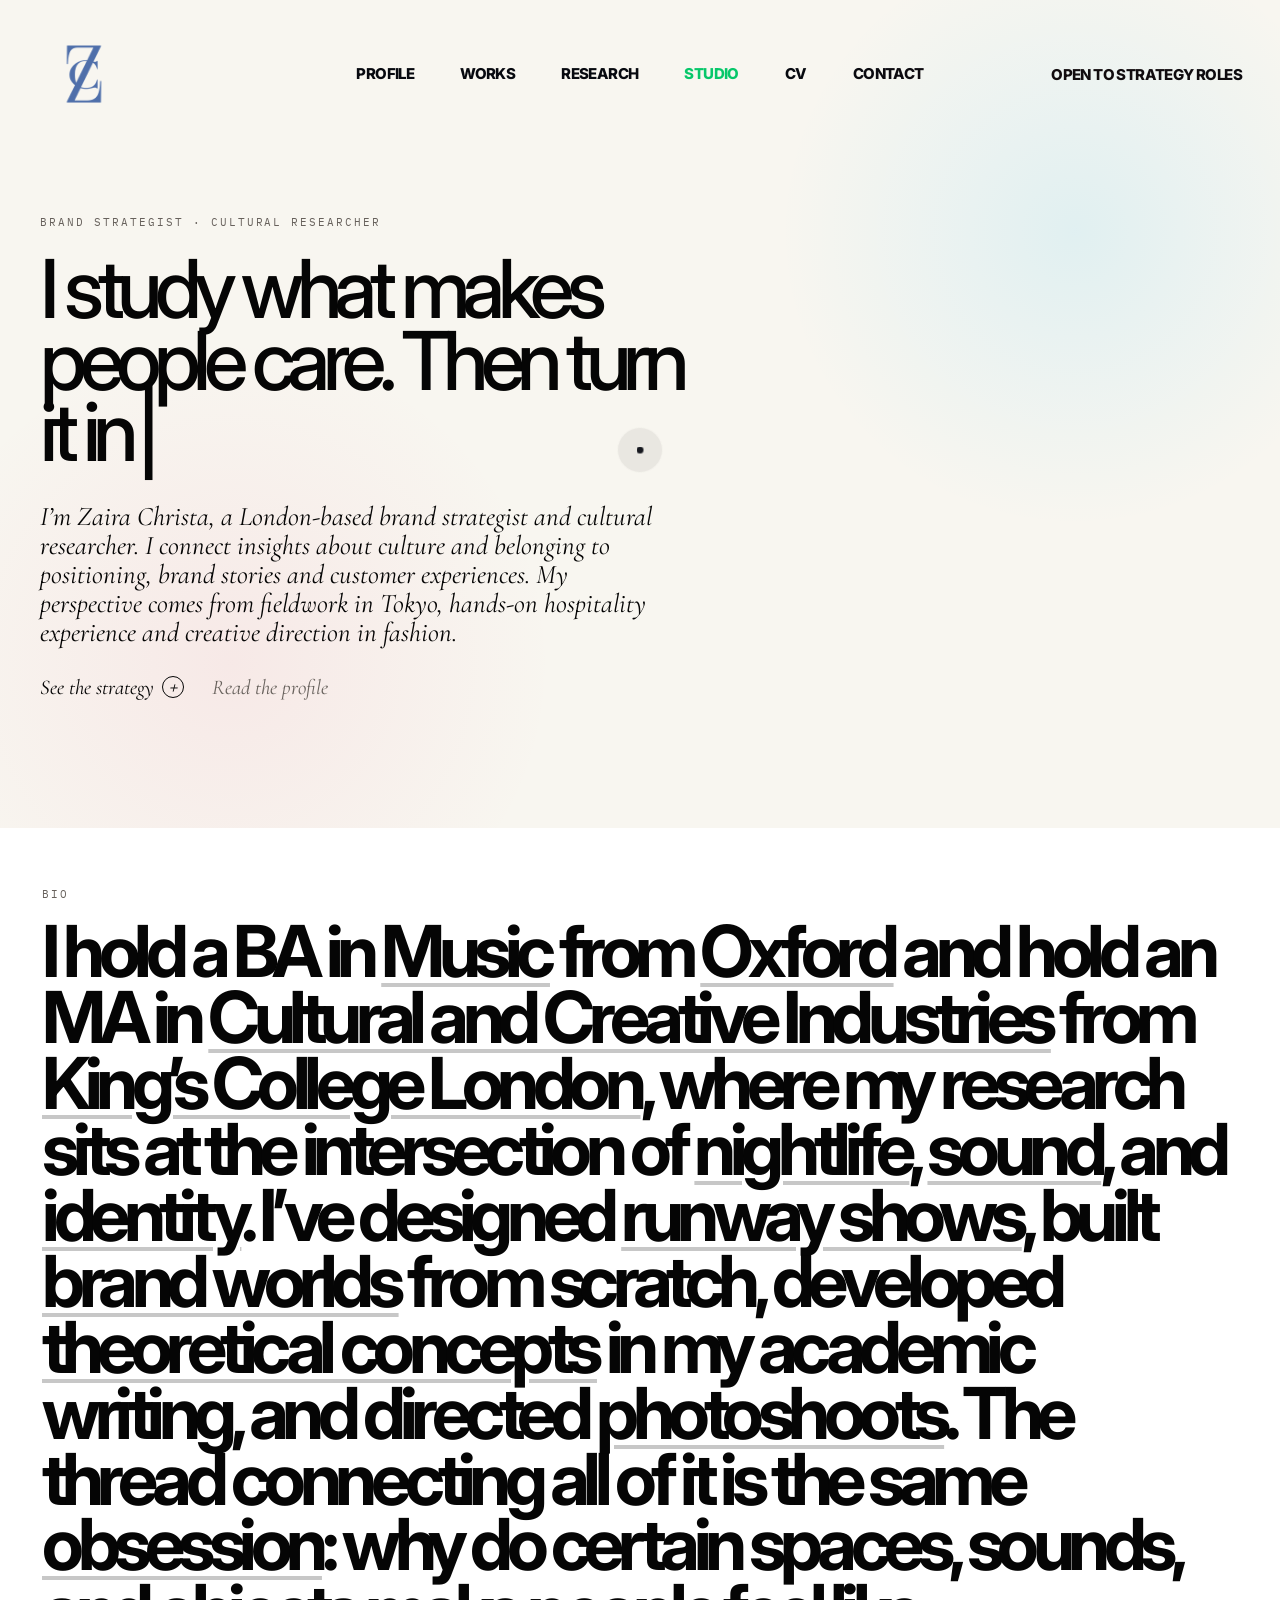
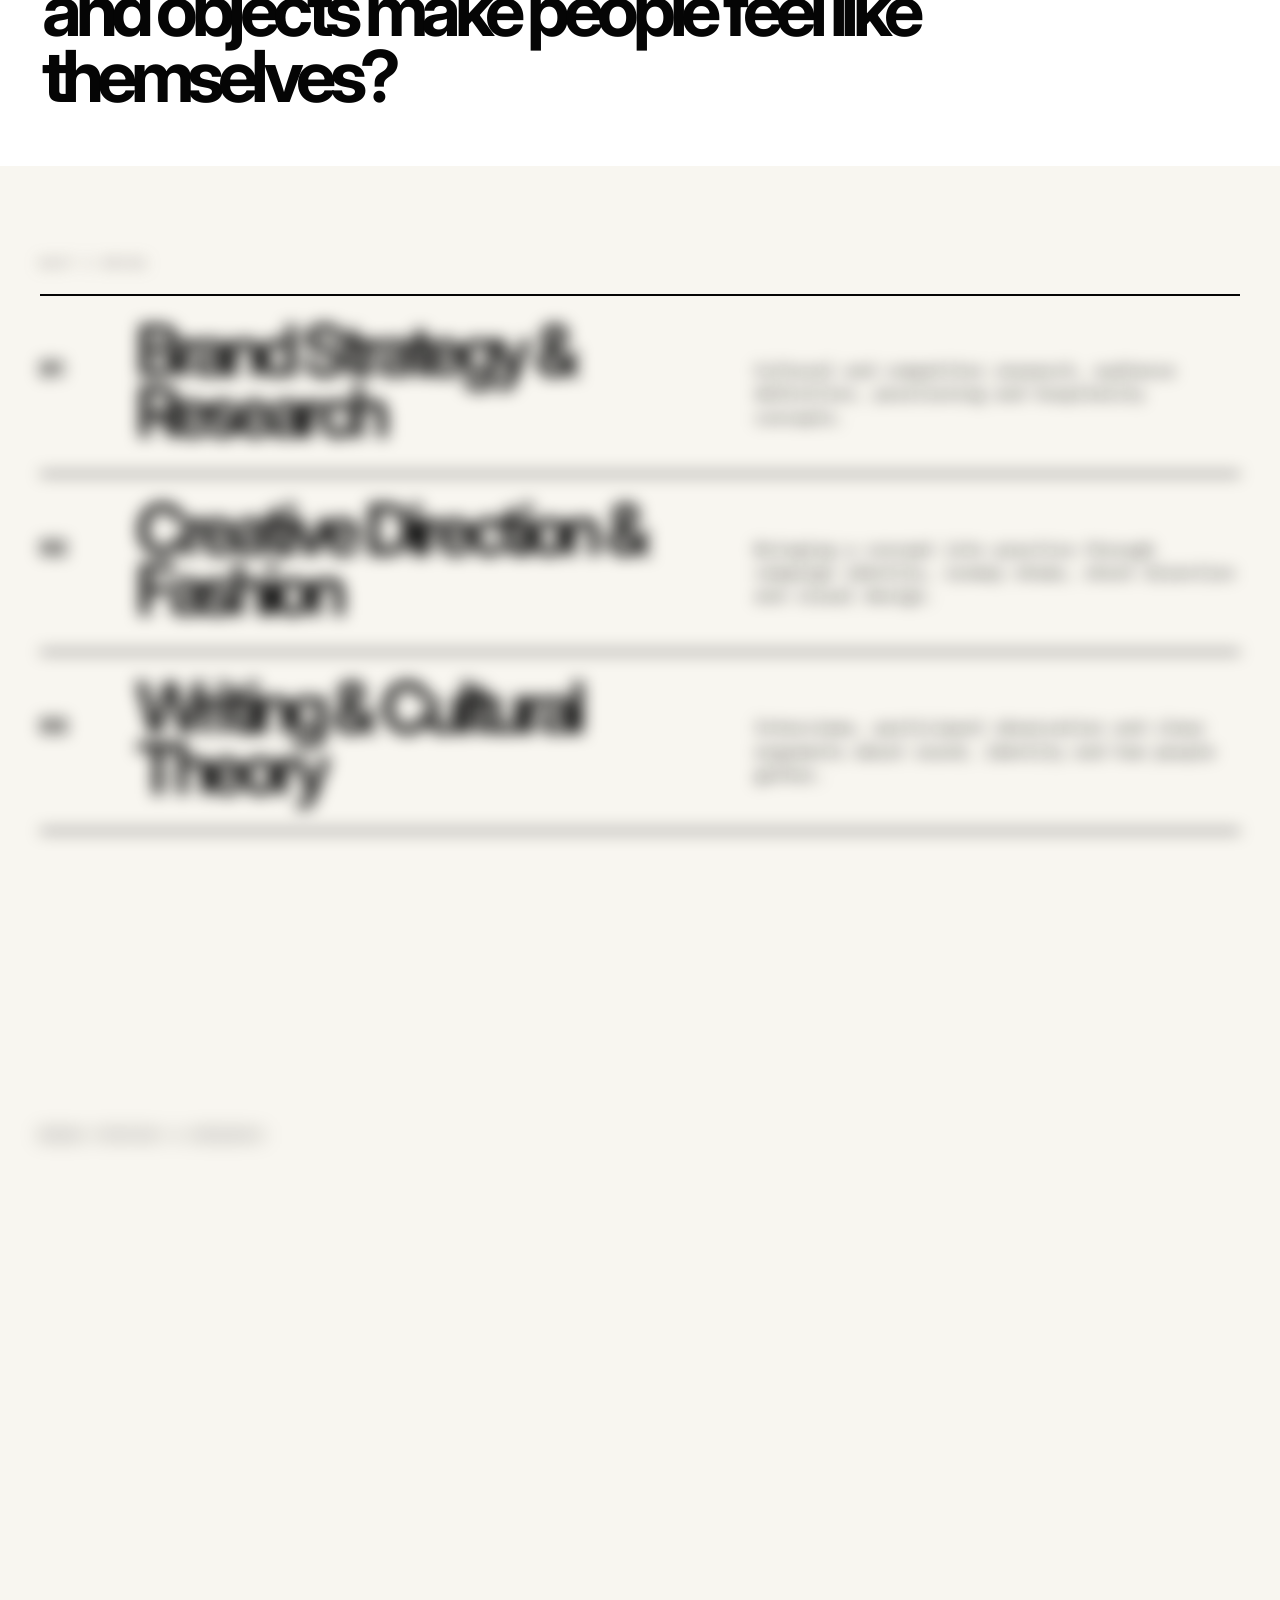
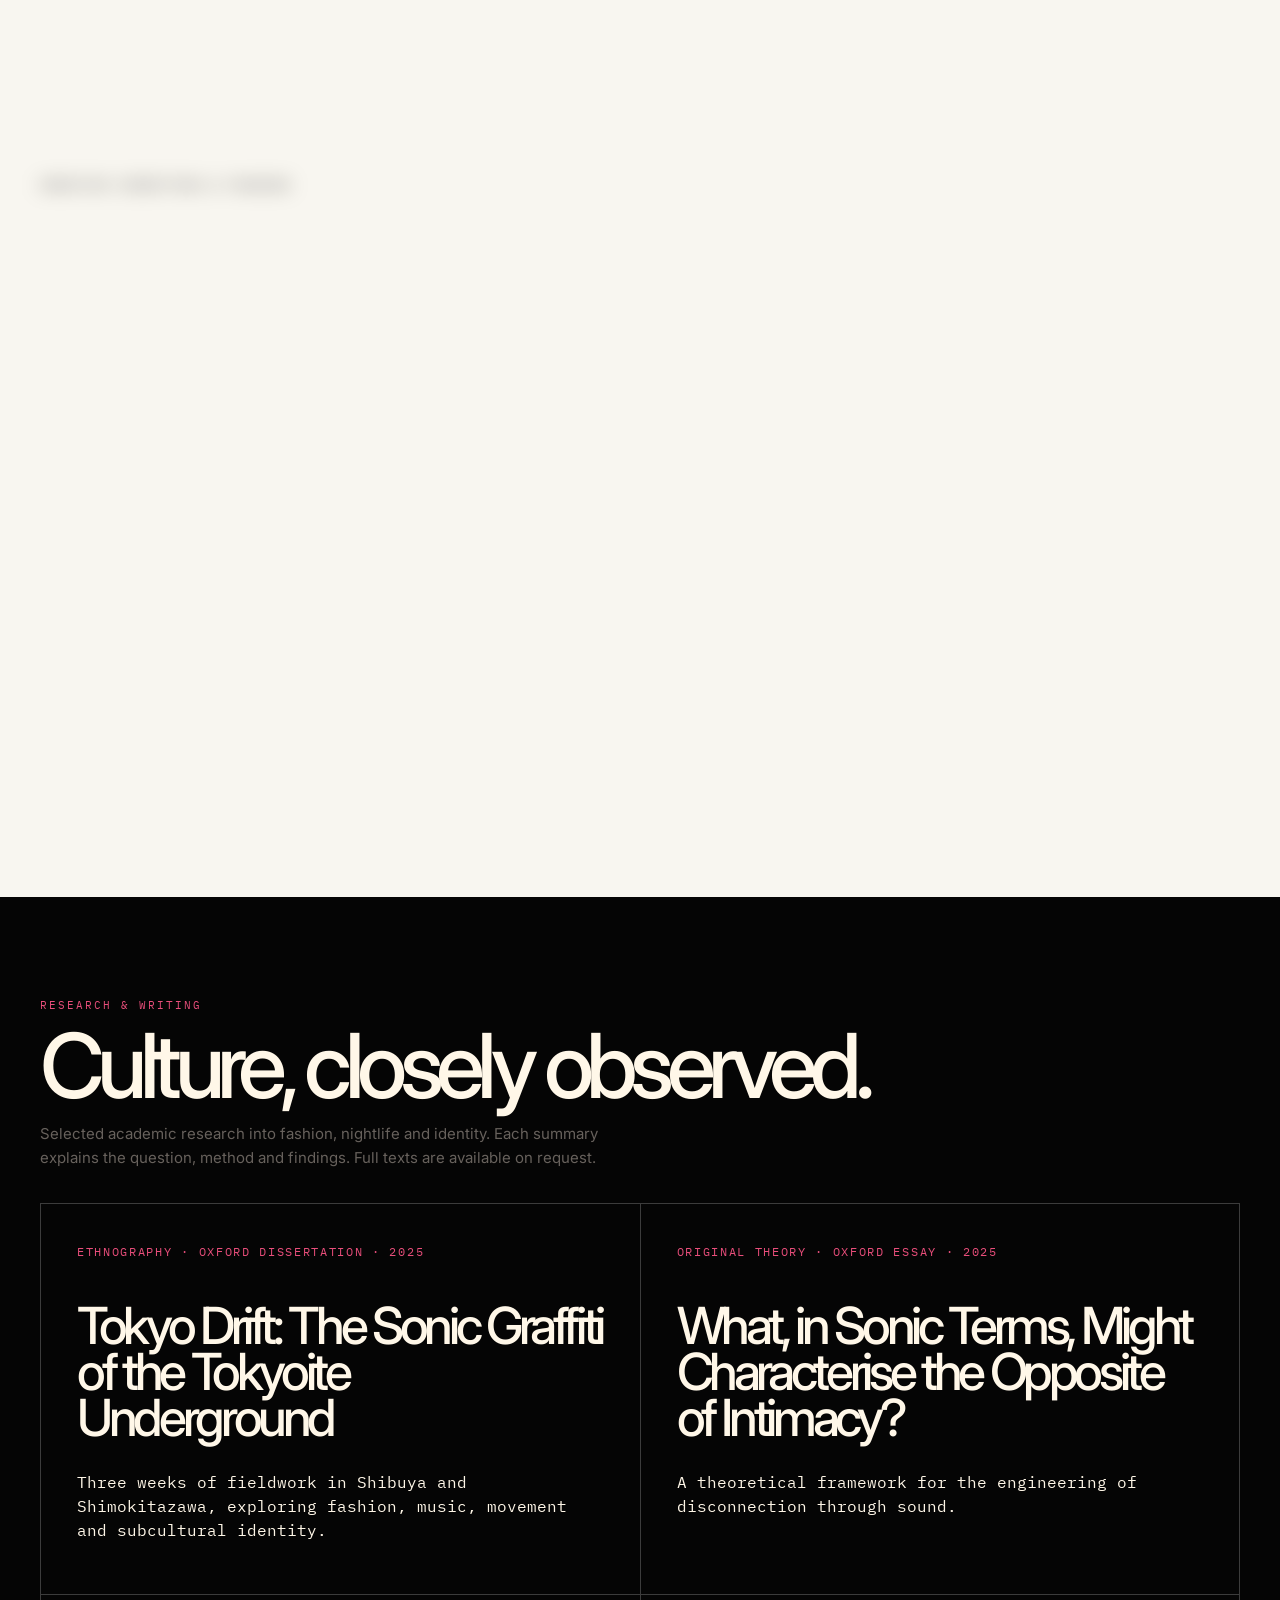
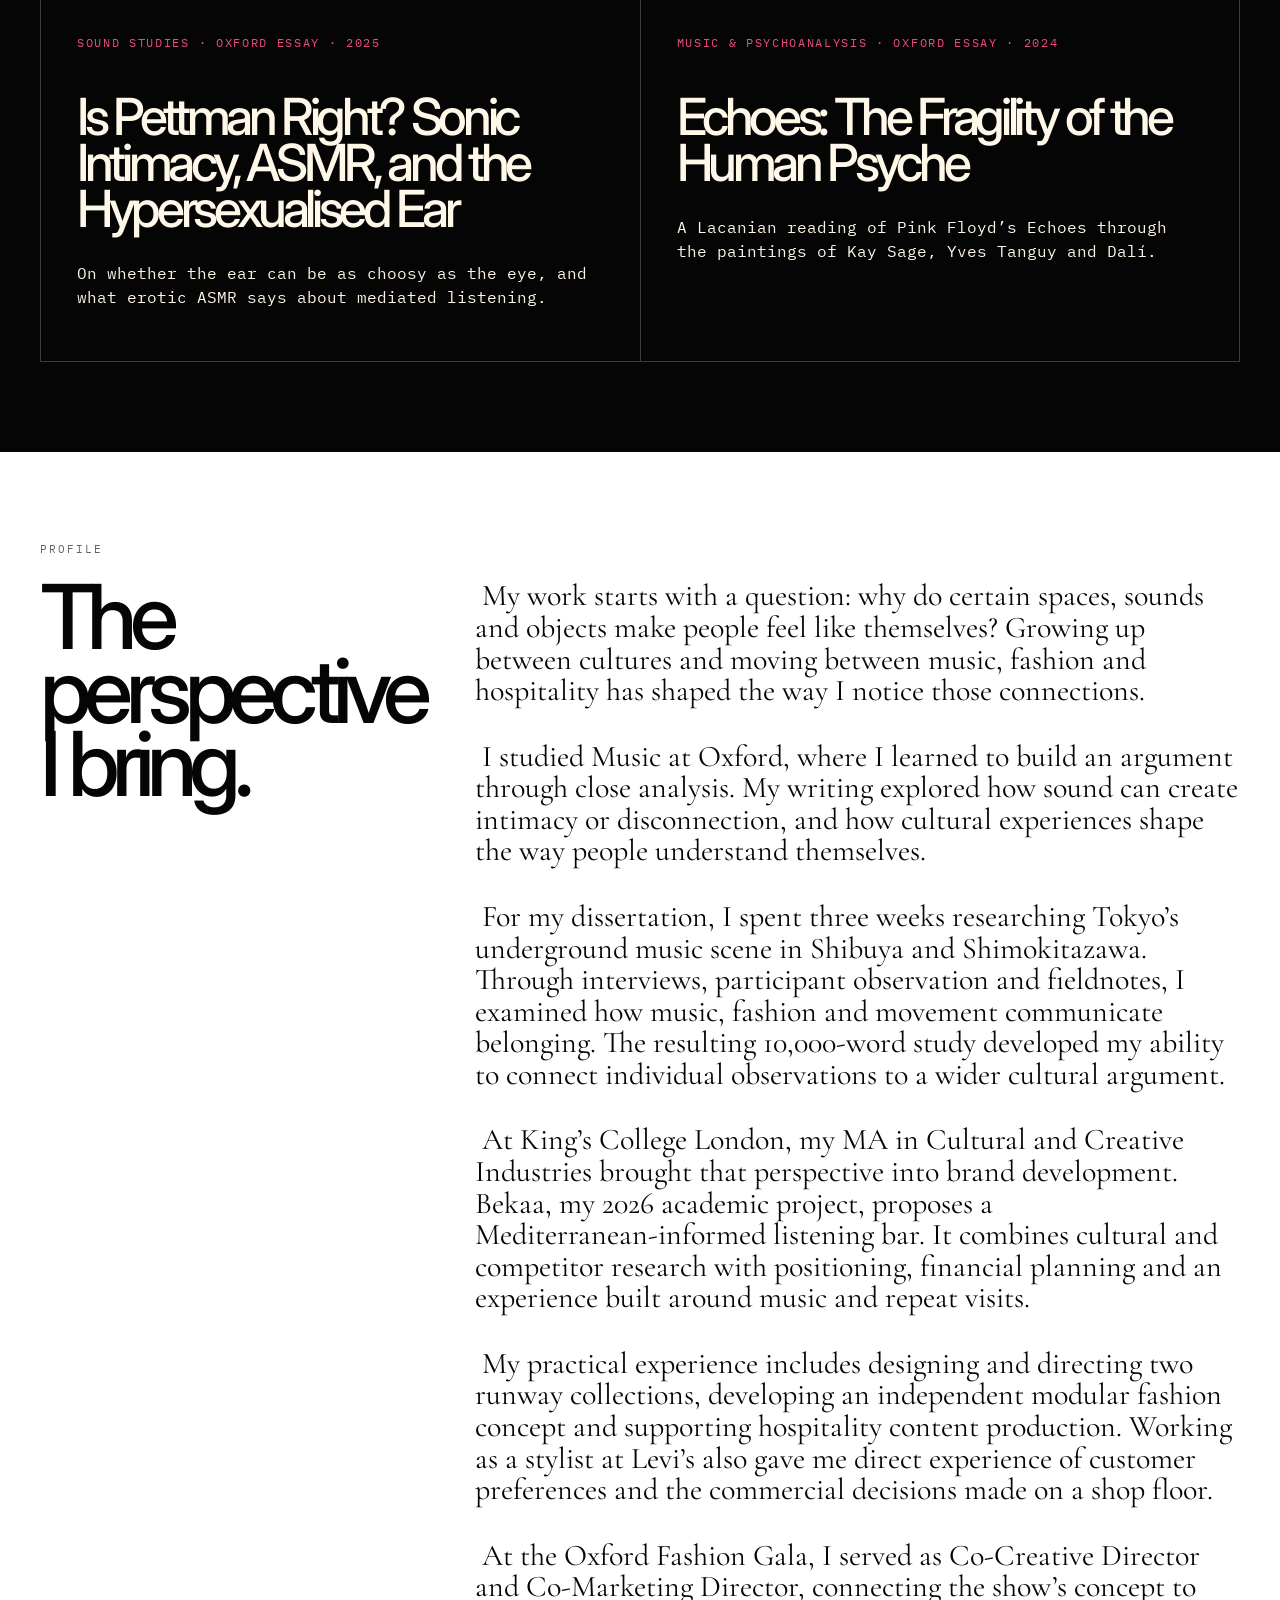
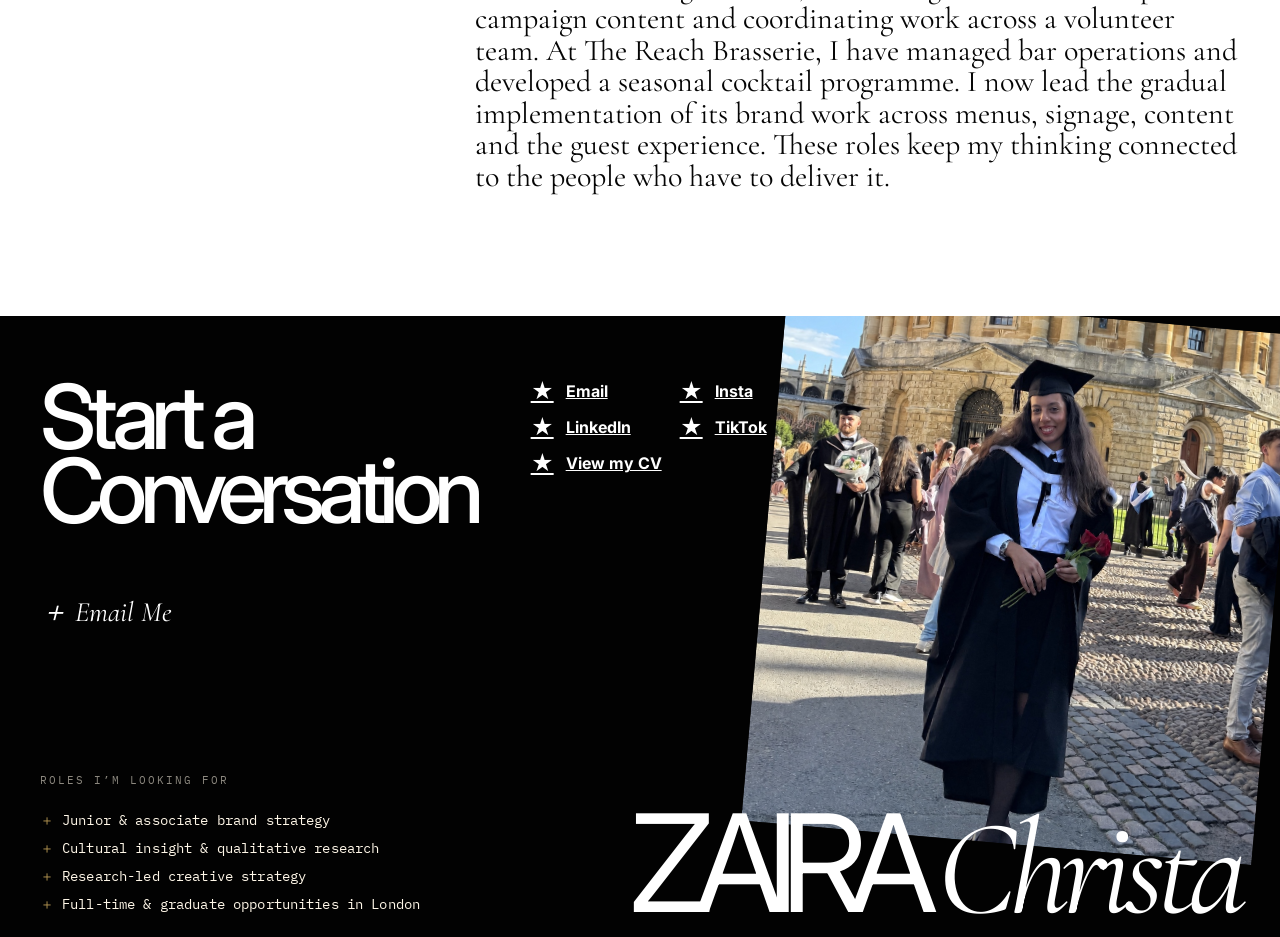
==== commit b1df42f4: "Final push" ====
--- a/index.html
+++ b/index.html
@@ -146,7 +146,7 @@
       <p class="section-label">Bio</p>
 
       <p class="clean-bio-text definition-bio">
-        I hold a BA in <span class="def-term" data-title="Music" data-pron="/ˈmjuːzɪk/ noun" data-def="Time organised into feelings. One of humanity’s better inventions. Ranked comfortably above email.">Music</span> from <span class="def-term" data-title="Oxford" data-pron="/ˈɒksfəd/ noun" data-def="A city built entirely from stone, libraries, and deadlines. Notable for producing world leaders, Nobel Prize winners, and students who apologise for taking only four books out of the library.">Oxford</span> and am completing an MA in <span class="def-term" data-title="Cultural &amp; Creative Industries" data-pron="/ˈkʌltʃərəl ænd kriˈeɪtɪv ˈɪndəstriz/ noun" data-def="The study of why certain ideas become industries and certain industries become culture. Frequently mistaken for a degree about creativity. Actually a degree about power.">Cultural and Creative Industries</span> at <span class="def-term" data-title="King’s College London" data-pron="/kɪŋz ˈkɒlɪdʒ ˈlʌndən/ noun" data-def="A university strategically positioned between the River Thames and several intellectual crises. Known for producing graduates, research, and dangerously specific interests.">King’s College London</span>, where my research sits at the intersection of <span class="def-term" data-title="Nightlife" data-pron="/ˈnaɪtlaɪf/ noun" data-def="A temporary city that appears after dark and somehow contains every personality type known to mankind. Frequently blamed for poor decisions. More accurately responsible for several excellent ones.">nightlife</span>, <span class="def-term" data-title="Sound" data-pron="/saʊnd/ noun" data-def="Air pretending to be emotion. Capable of making people cry over strangers, dance with confidence they do not possess, and remember things they had no intention of remembering. Generally underestimated.">sound</span>, and <span class="def-term" data-title="Identity" data-pron="/aɪˈdɛntɪti/ noun" data-def="A collaborative project between yourself, your memories, your wardrobe, and everyone who has ever misunderstood you. Subject to constant revision. Especially after moving house.">identity</span>. I’ve designed <span class="def-term" data-title="Runway Shows" data-pron="/ˈrʌnweɪ ʃəʊz/ noun" data-def="Extremely expensive ways of asking a room full of strangers to understand a feeling. Usually last between eight and twelve minutes. Frequently take six months to make.">runway shows</span>, built <span class="def-term" data-title="Brand Worlds" data-pron="/brænd wɜːldz/ noun" data-def="Fictional places that people voluntarily move into. Constructed from colour, typography, mythology, references, and a shocking amount of confidence. The good ones feel real.">brand worlds</span> from scratch, developed <span class="def-term" data-title="Theoretical Concepts" data-pron="/θɪəˈrɛtɪkəl ˈkɒnsɛpts/ noun" data-def="Ideas invented because existing vocabulary has failed its duties. May begin as a passing thought. May accidentally become a dissertation chapter.">theoretical concepts</span> in my academic writing, and directed <span class="def-term" data-title="Photoshoots" data-pron="/ˈfəʊtəʊʃuːts/ noun" data-def="The collective attempt to make one image look effortless. Requires approximately twelve people, three batteries, two nervous breakdowns, and one miraculous frame.">photoshoots</span>. The thread connecting all of it is the same <span class="def-term" data-title="Obsession" data-pron="/əbˈsɛʃən/ noun" data-def="The inability to leave a question alone. Generally considered unhealthy until somebody pays you for it. Then it becomes expertise.">obsession</span>: <span class="bio-question-lock">why do certain spaces, sounds, and objects make people feel like themselves?</span>
+        I hold a BA in <span class="def-term" data-title="Music" data-pron="/ˈmjuːzɪk/ noun" data-def="Time organised into feelings. One of humanity’s better inventions. Ranked comfortably above email.">Music</span> from <span class="def-term" data-title="Oxford" data-pron="/ˈɒksfəd/ noun" data-def="A city built entirely from stone, libraries, and deadlines. Notable for producing world leaders, Nobel Prize winners, and students who apologise for taking only four books out of the library.">Oxford</span> and hold an MA in <span class="def-term" data-title="Cultural &amp; Creative Industries" data-pron="/ˈkʌltʃərəl ænd kriˈeɪtɪv ˈɪndəstriz/ noun" data-def="The study of why certain ideas become industries and certain industries become culture. Frequently mistaken for a degree about creativity. Actually a degree about power.">Cultural and Creative Industries</span> from <span class="def-term" data-title="King’s College London" data-pron="/kɪŋz ˈkɒlɪdʒ ˈlʌndən/ noun" data-def="A university strategically positioned between the River Thames and several intellectual crises. Known for producing graduates, research, and dangerously specific interests.">King’s College London</span>, where my research sits at the intersection of <span class="def-term" data-title="Nightlife" data-pron="/ˈnaɪtlaɪf/ noun" data-def="A temporary city that appears after dark and somehow contains every personality type known to mankind. Frequently blamed for poor decisions. More accurately responsible for several excellent ones.">nightlife</span>, <span class="def-term" data-title="Sound" data-pron="/saʊnd/ noun" data-def="Air pretending to be emotion. Capable of making people cry over strangers, dance with confidence they do not possess, and remember things they had no intention of remembering. Generally underestimated.">sound</span>, and <span class="def-term" data-title="Identity" data-pron="/aɪˈdɛntɪti/ noun" data-def="A collaborative project between yourself, your memories, your wardrobe, and everyone who has ever misunderstood you. Subject to constant revision. Especially after moving house.">identity</span>. I’ve designed <span class="def-term" data-title="Runway Shows" data-pron="/ˈrʌnweɪ ʃəʊz/ noun" data-def="Extremely expensive ways of asking a room full of strangers to understand a feeling. Usually last between eight and twelve minutes. Frequently take six months to make.">runway shows</span>, built <span class="def-term" data-title="Brand Worlds" data-pron="/brænd wɜːldz/ noun" data-def="Fictional places that people voluntarily move into. Constructed from colour, typography, mythology, references, and a shocking amount of confidence. The good ones feel real.">brand worlds</span> from scratch, developed <span class="def-term" data-title="Theoretical Concepts" data-pron="/θɪəˈrɛtɪkəl ˈkɒnsɛpts/ noun" data-def="Ideas invented because existing vocabulary has failed its duties. May begin as a passing thought. May accidentally become a dissertation chapter.">theoretical concepts</span> in my academic writing, and directed <span class="def-term" data-title="Photoshoots" data-pron="/ˈfəʊtəʊʃuːts/ noun" data-def="The collective attempt to make one image look effortless. Requires approximately twelve people, three batteries, two nervous breakdowns, and one miraculous frame.">photoshoots</span>. The thread connecting all of it is the same <span class="def-term" data-title="Obsession" data-pron="/əbˈsɛʃən/ noun" data-def="The inability to leave a question alone. Generally considered unhealthy until somebody pays you for it. Then it becomes expertise.">obsession</span>: <span class="bio-question-lock">why do certain spaces, sounds, and objects make people feel like themselves?</span>
       </p>
     </section>
 
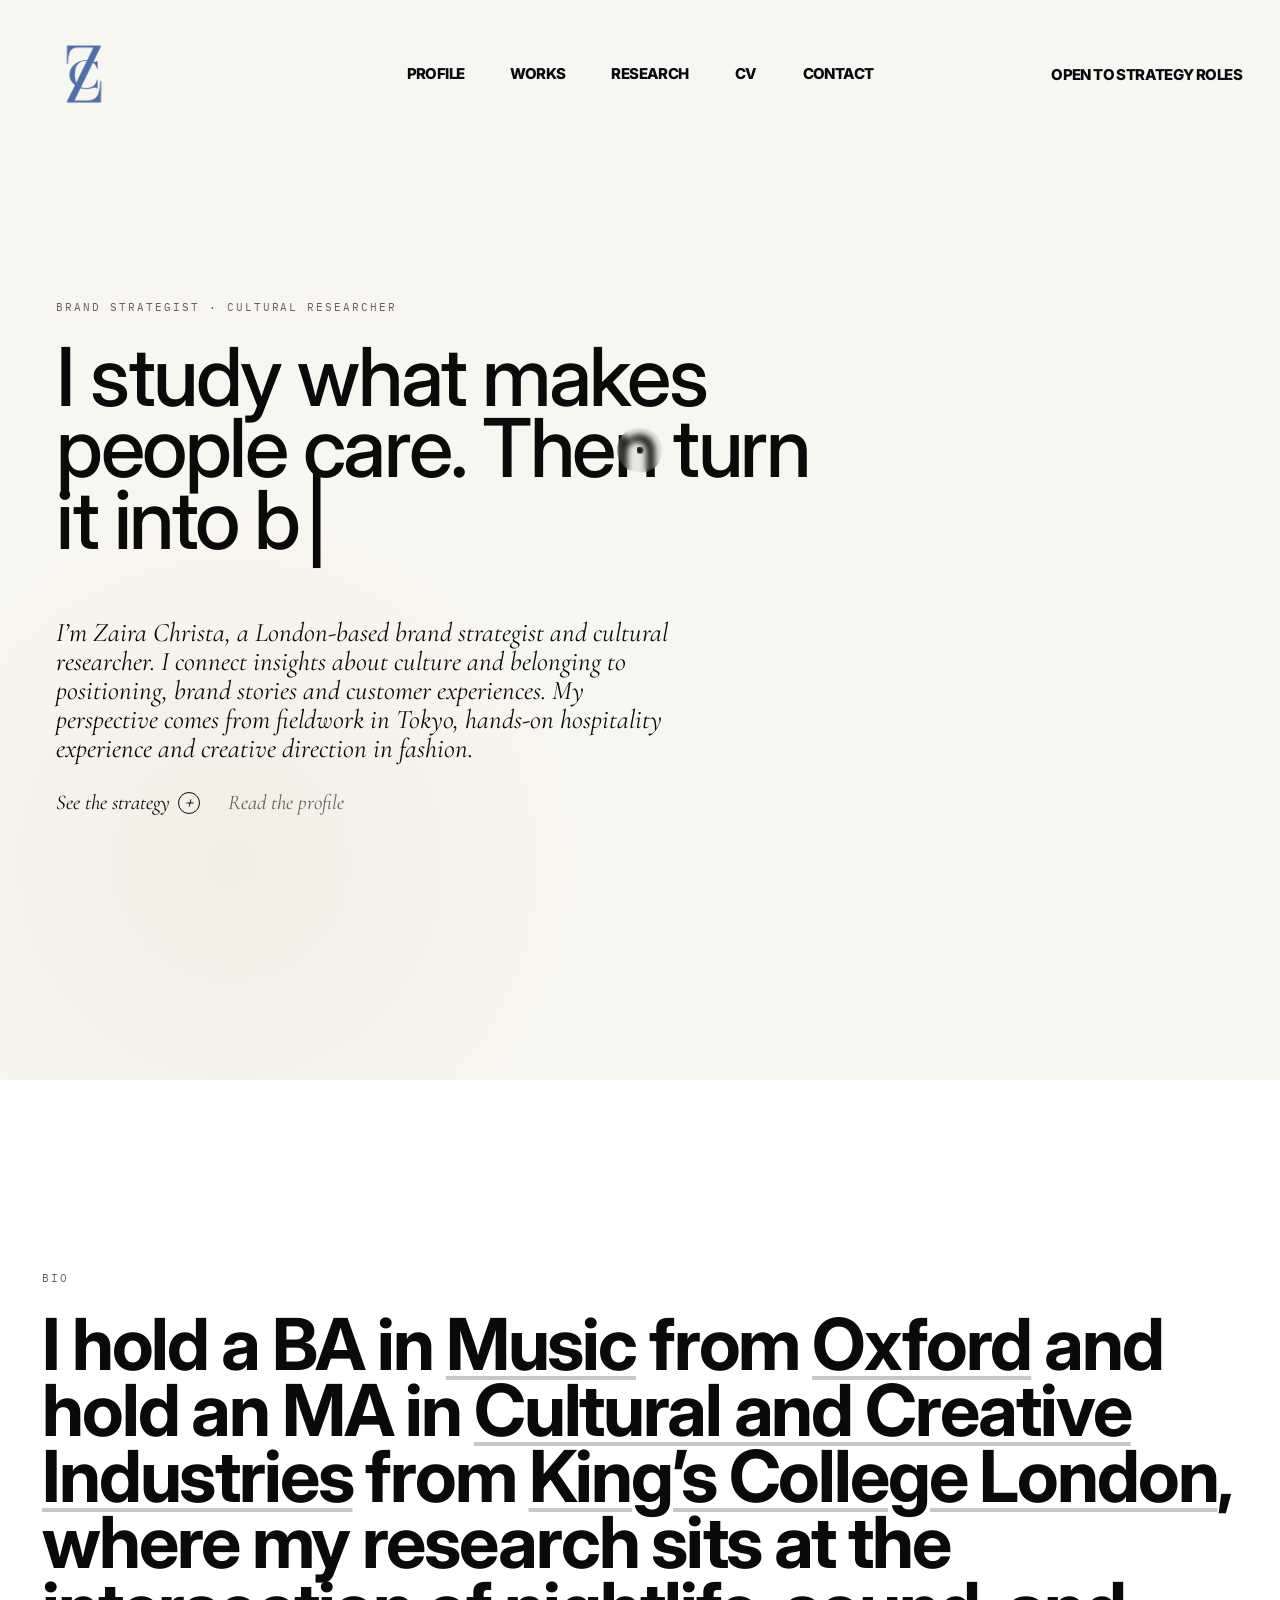
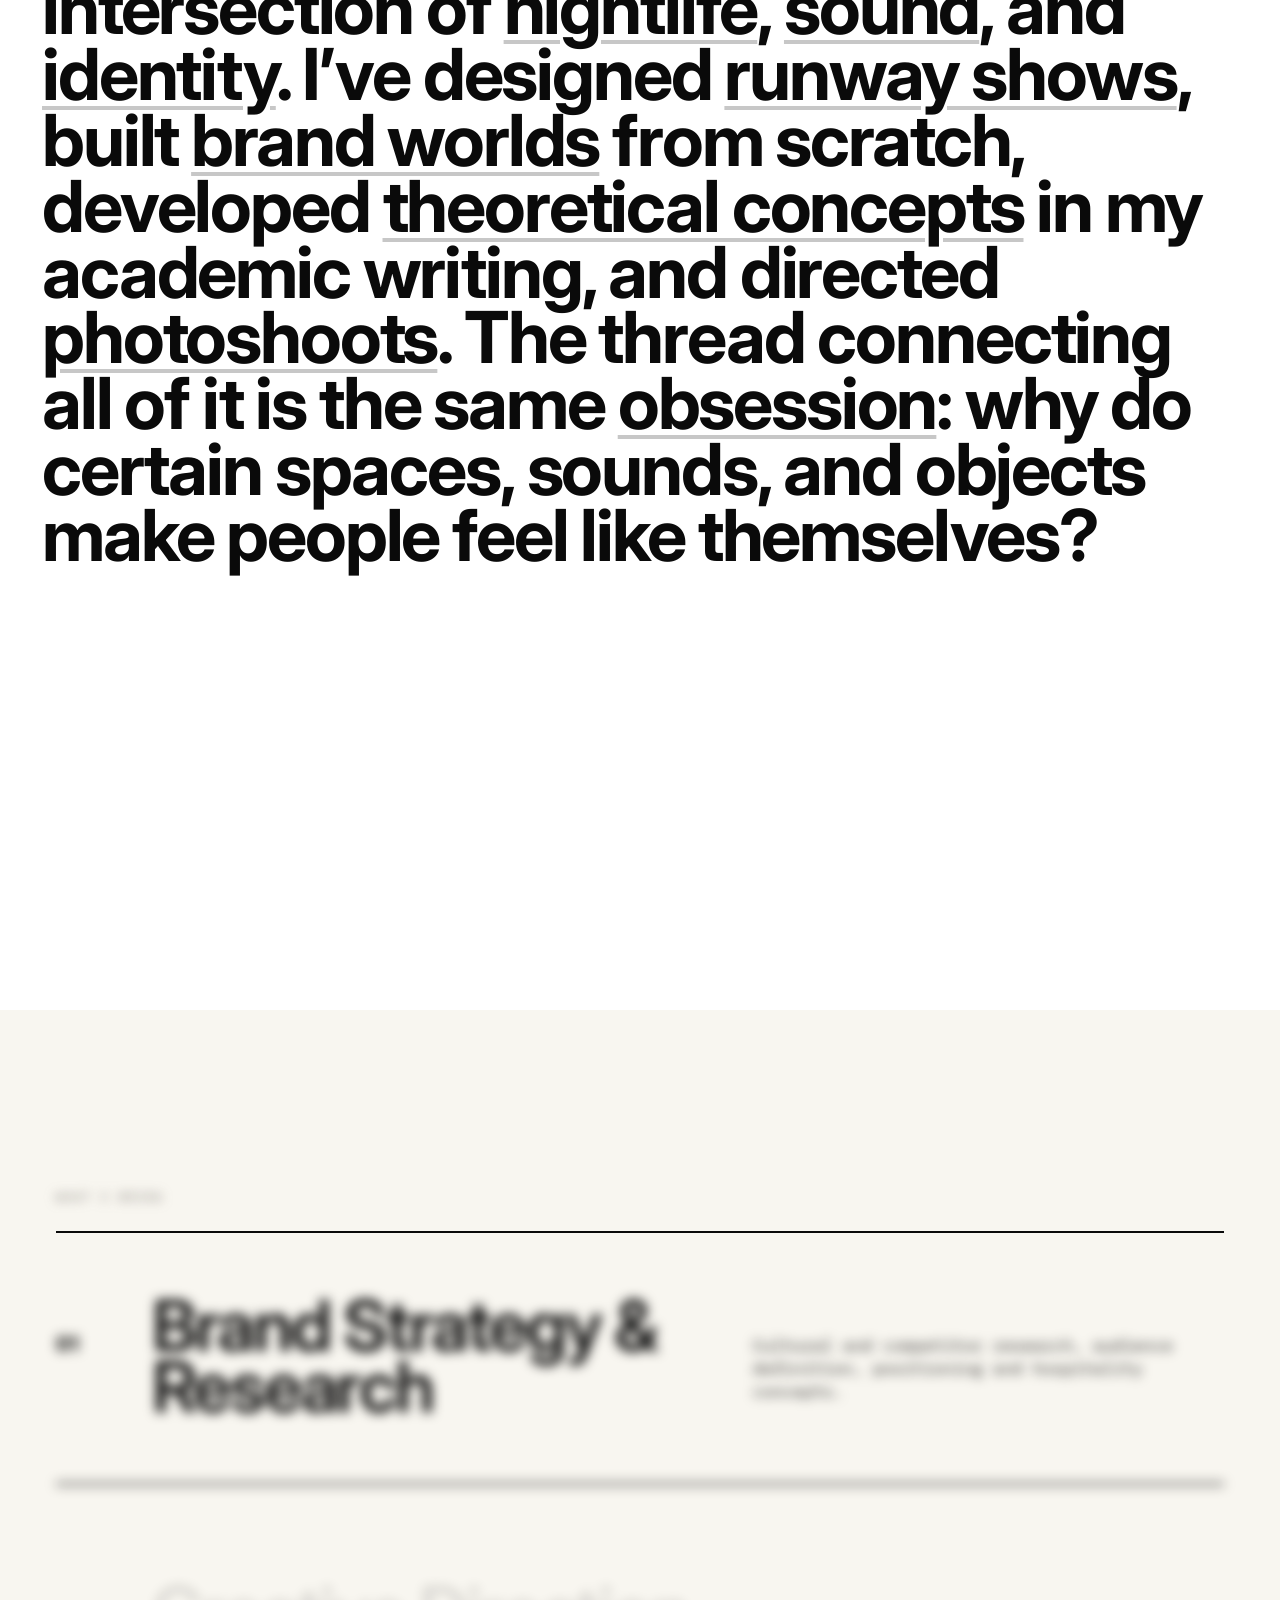
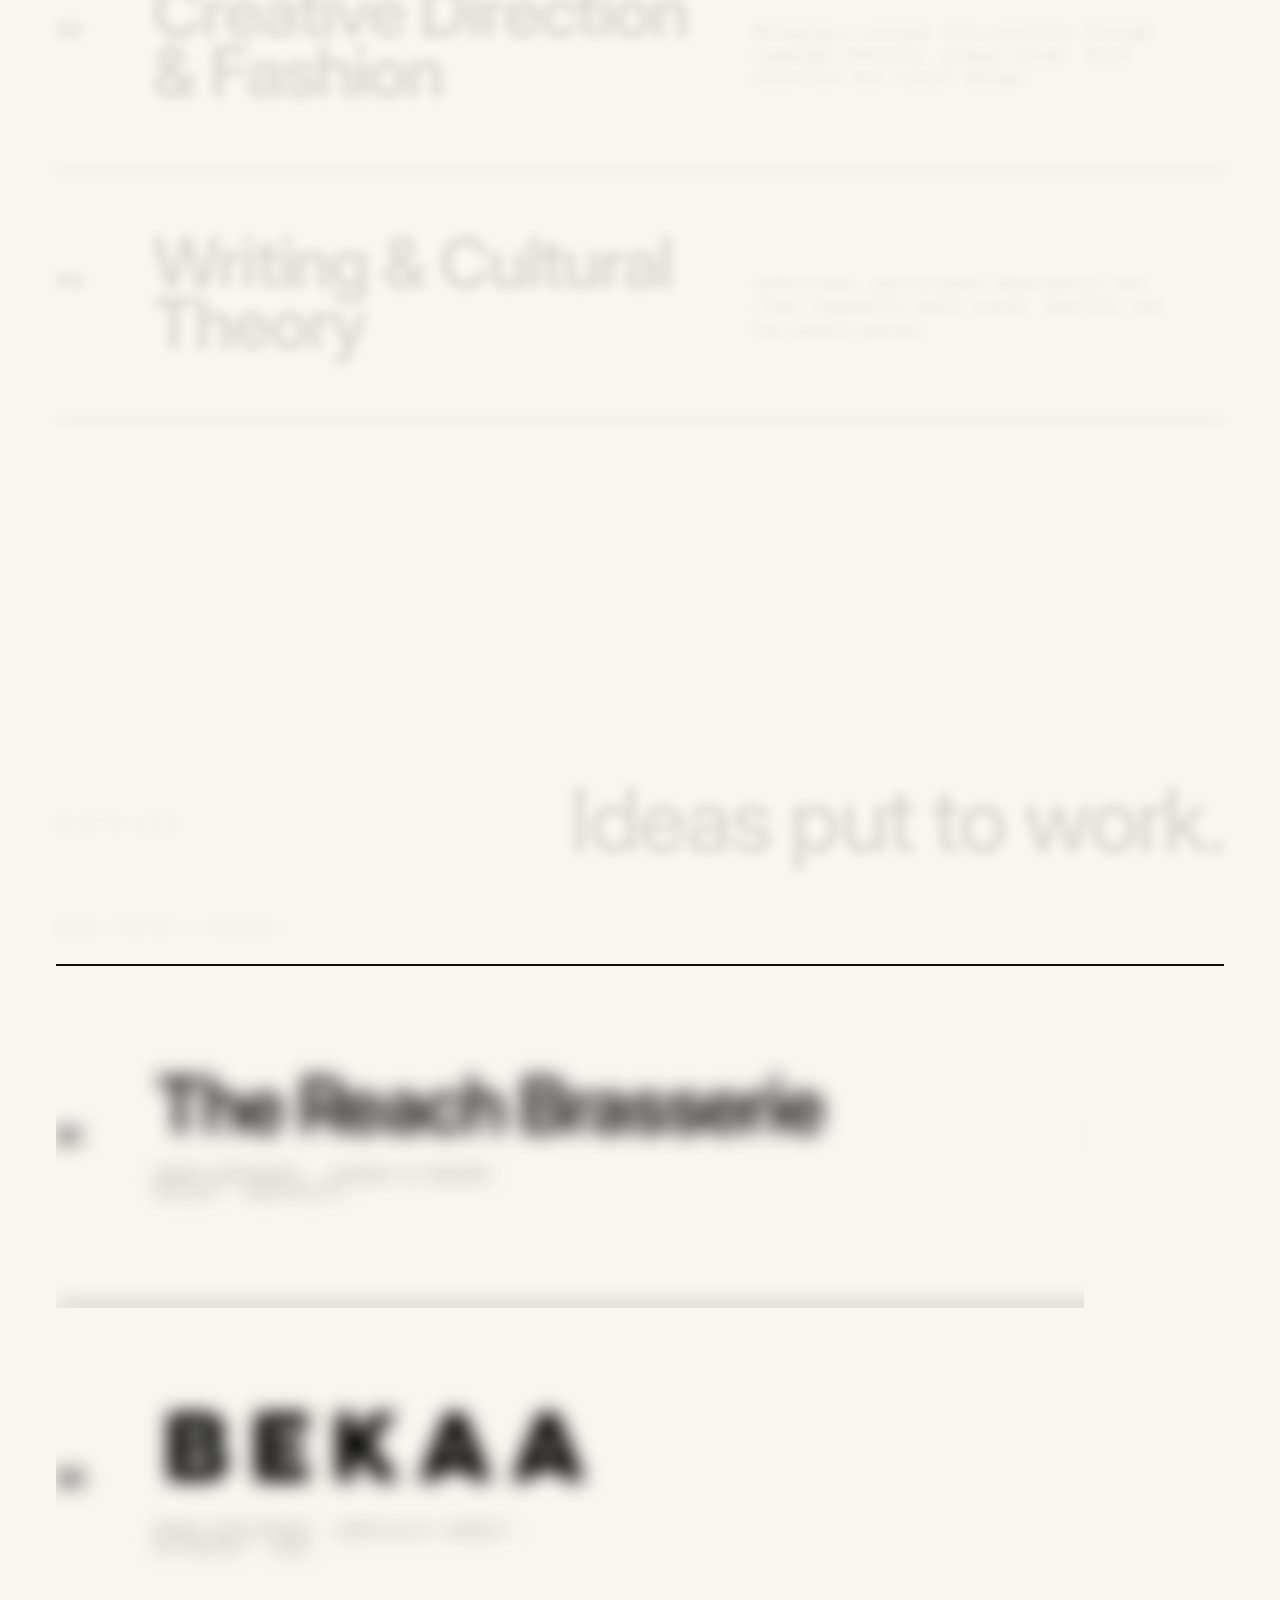
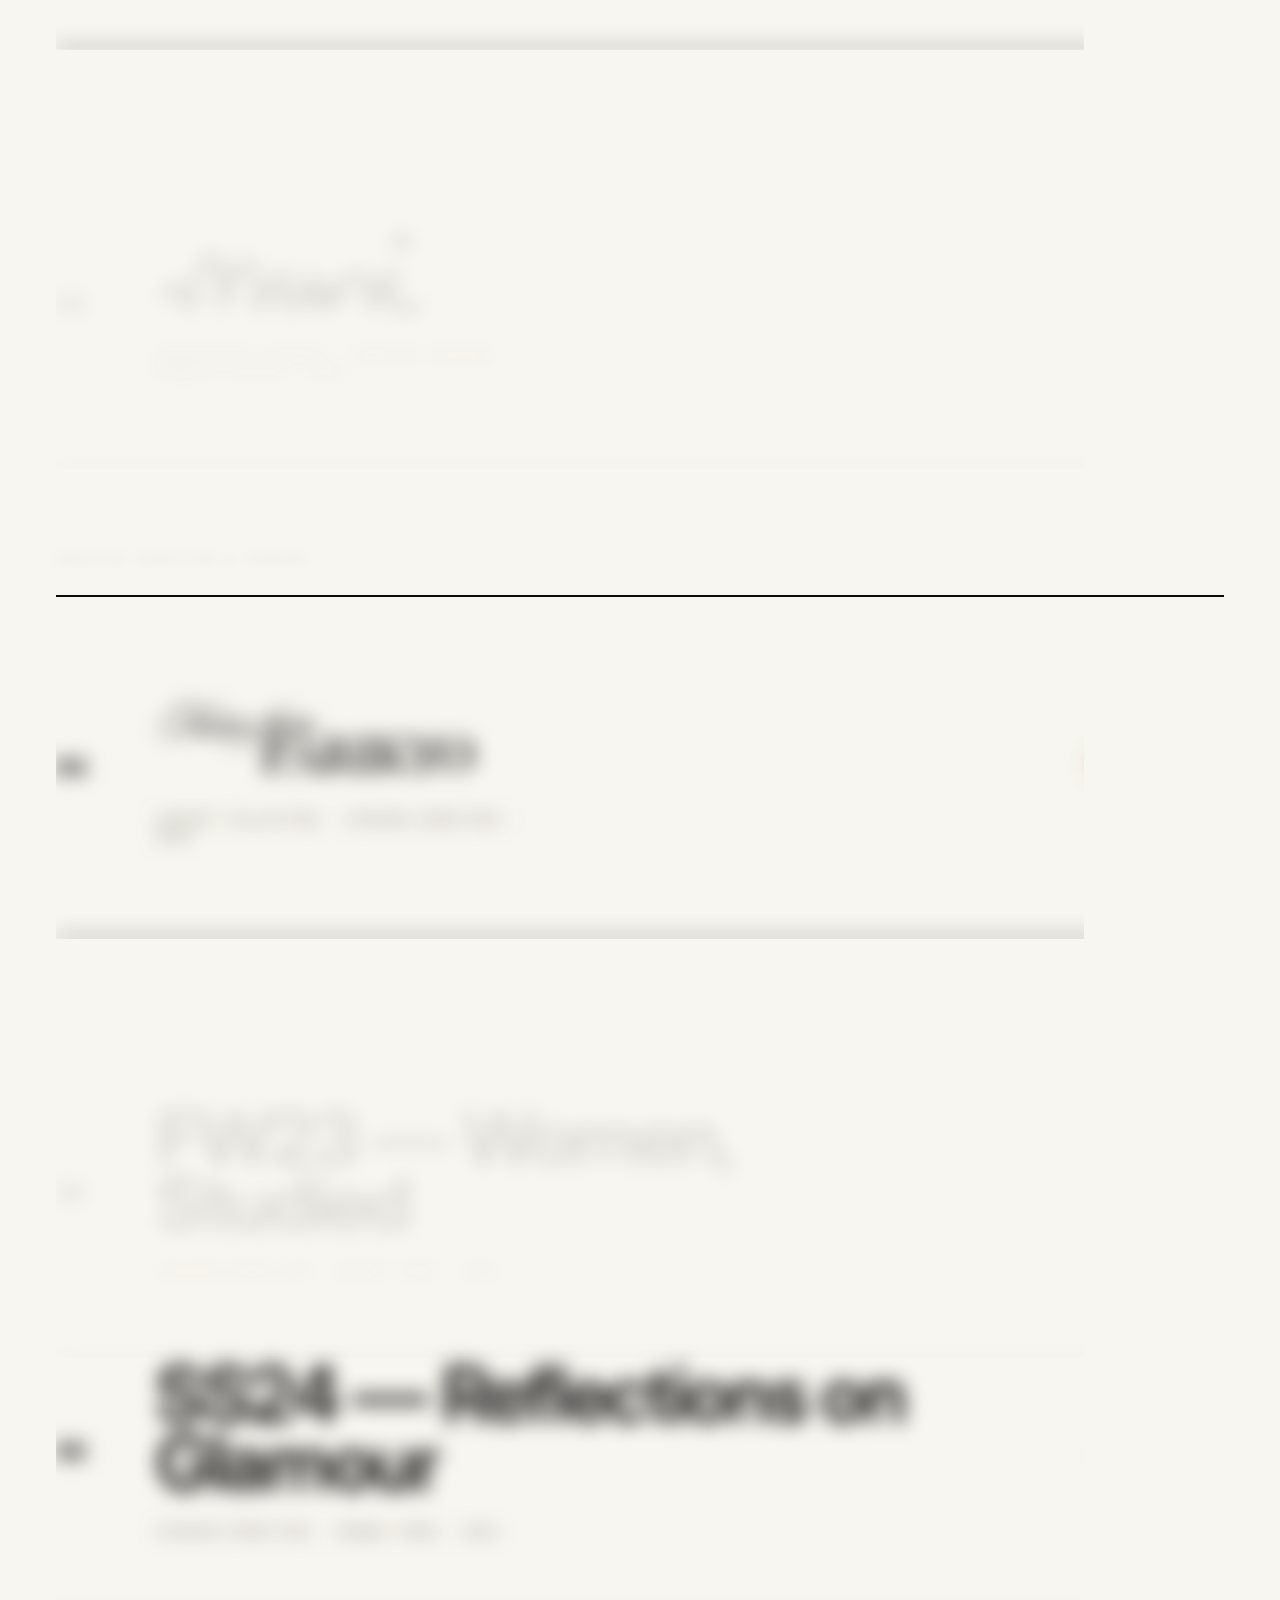
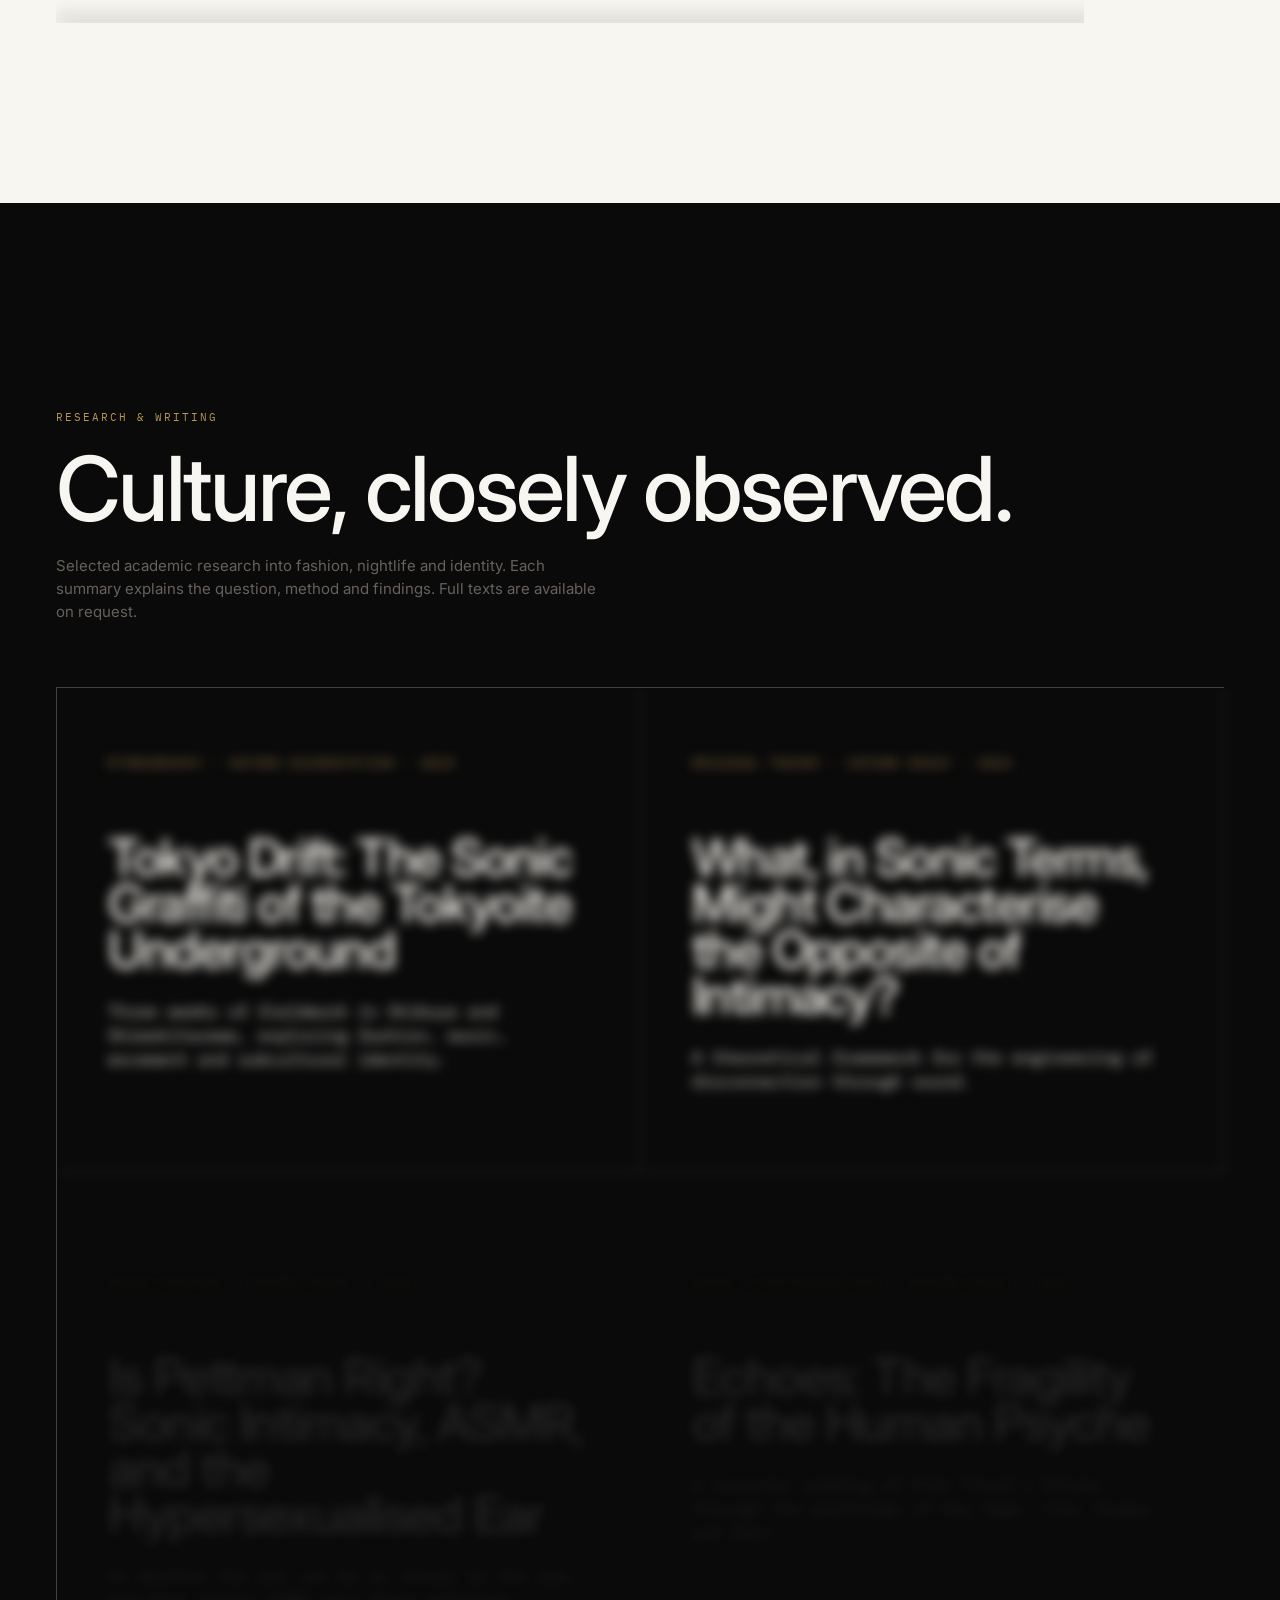
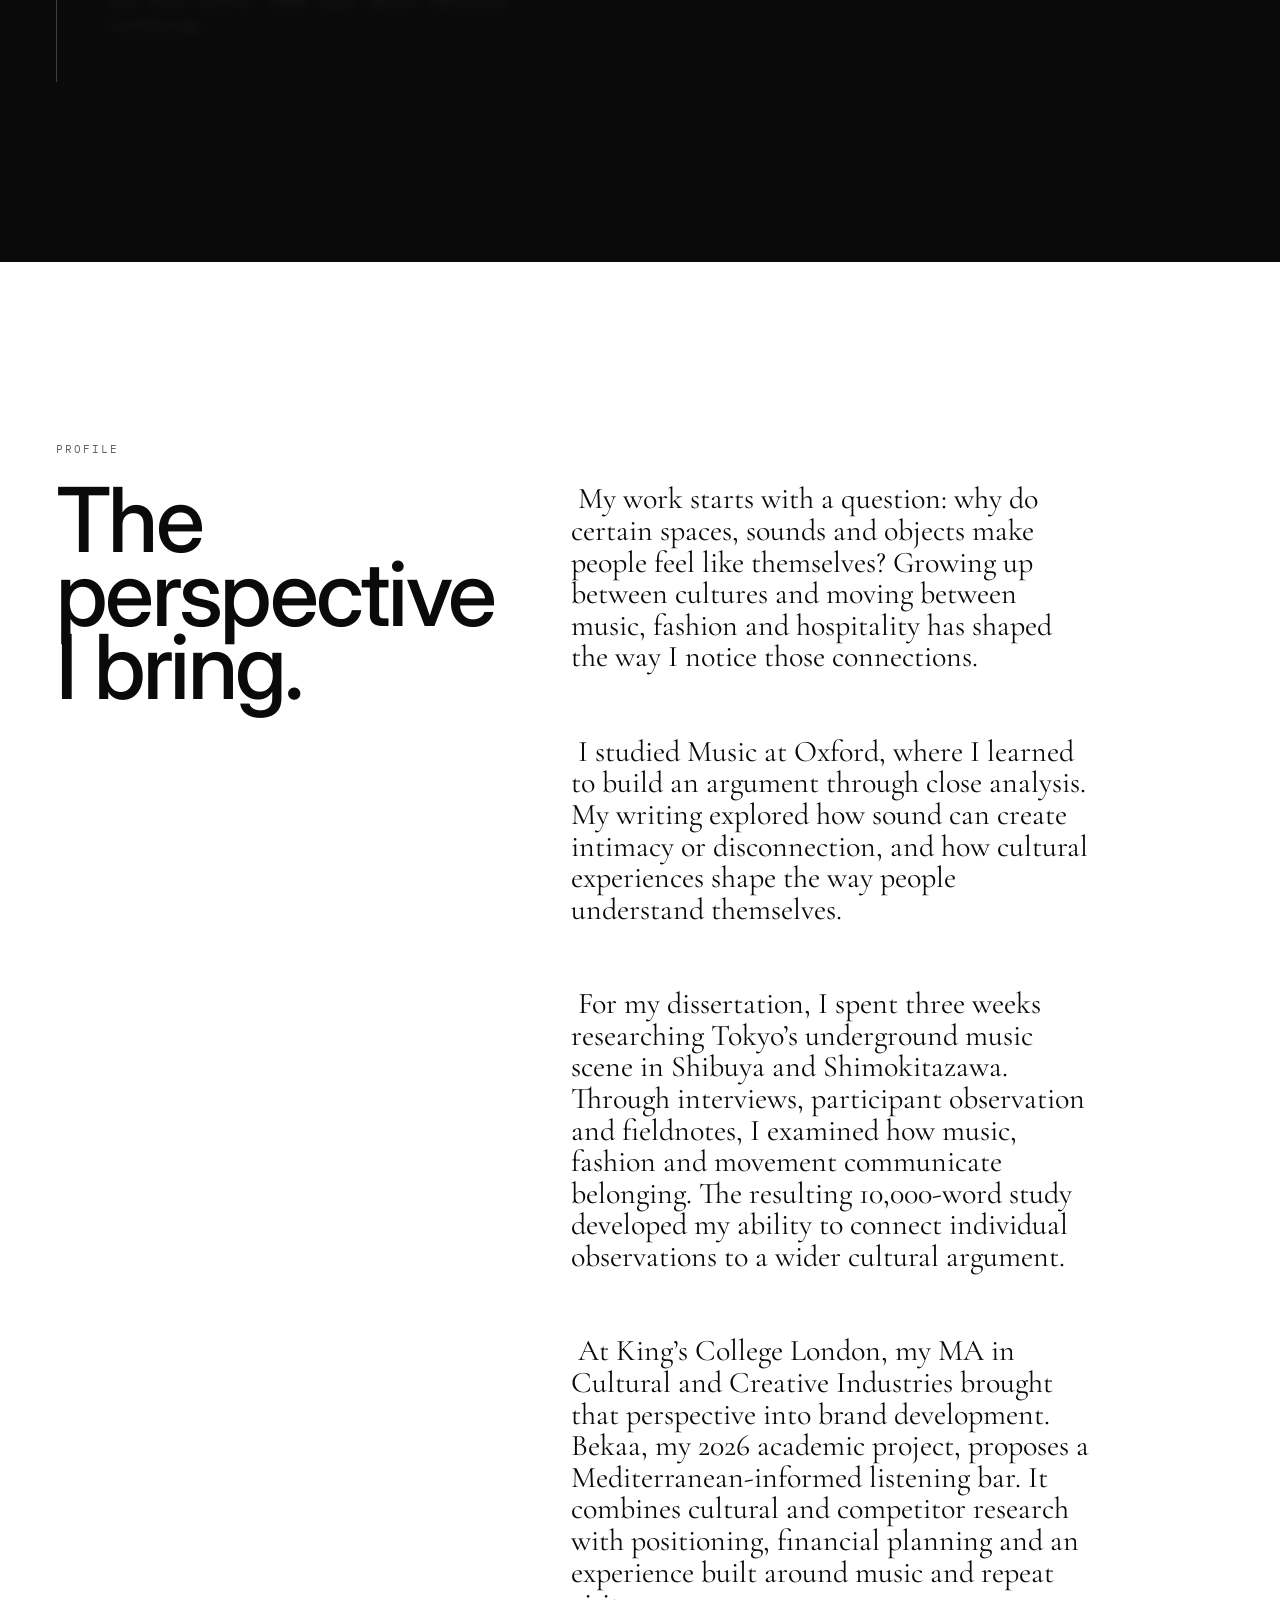
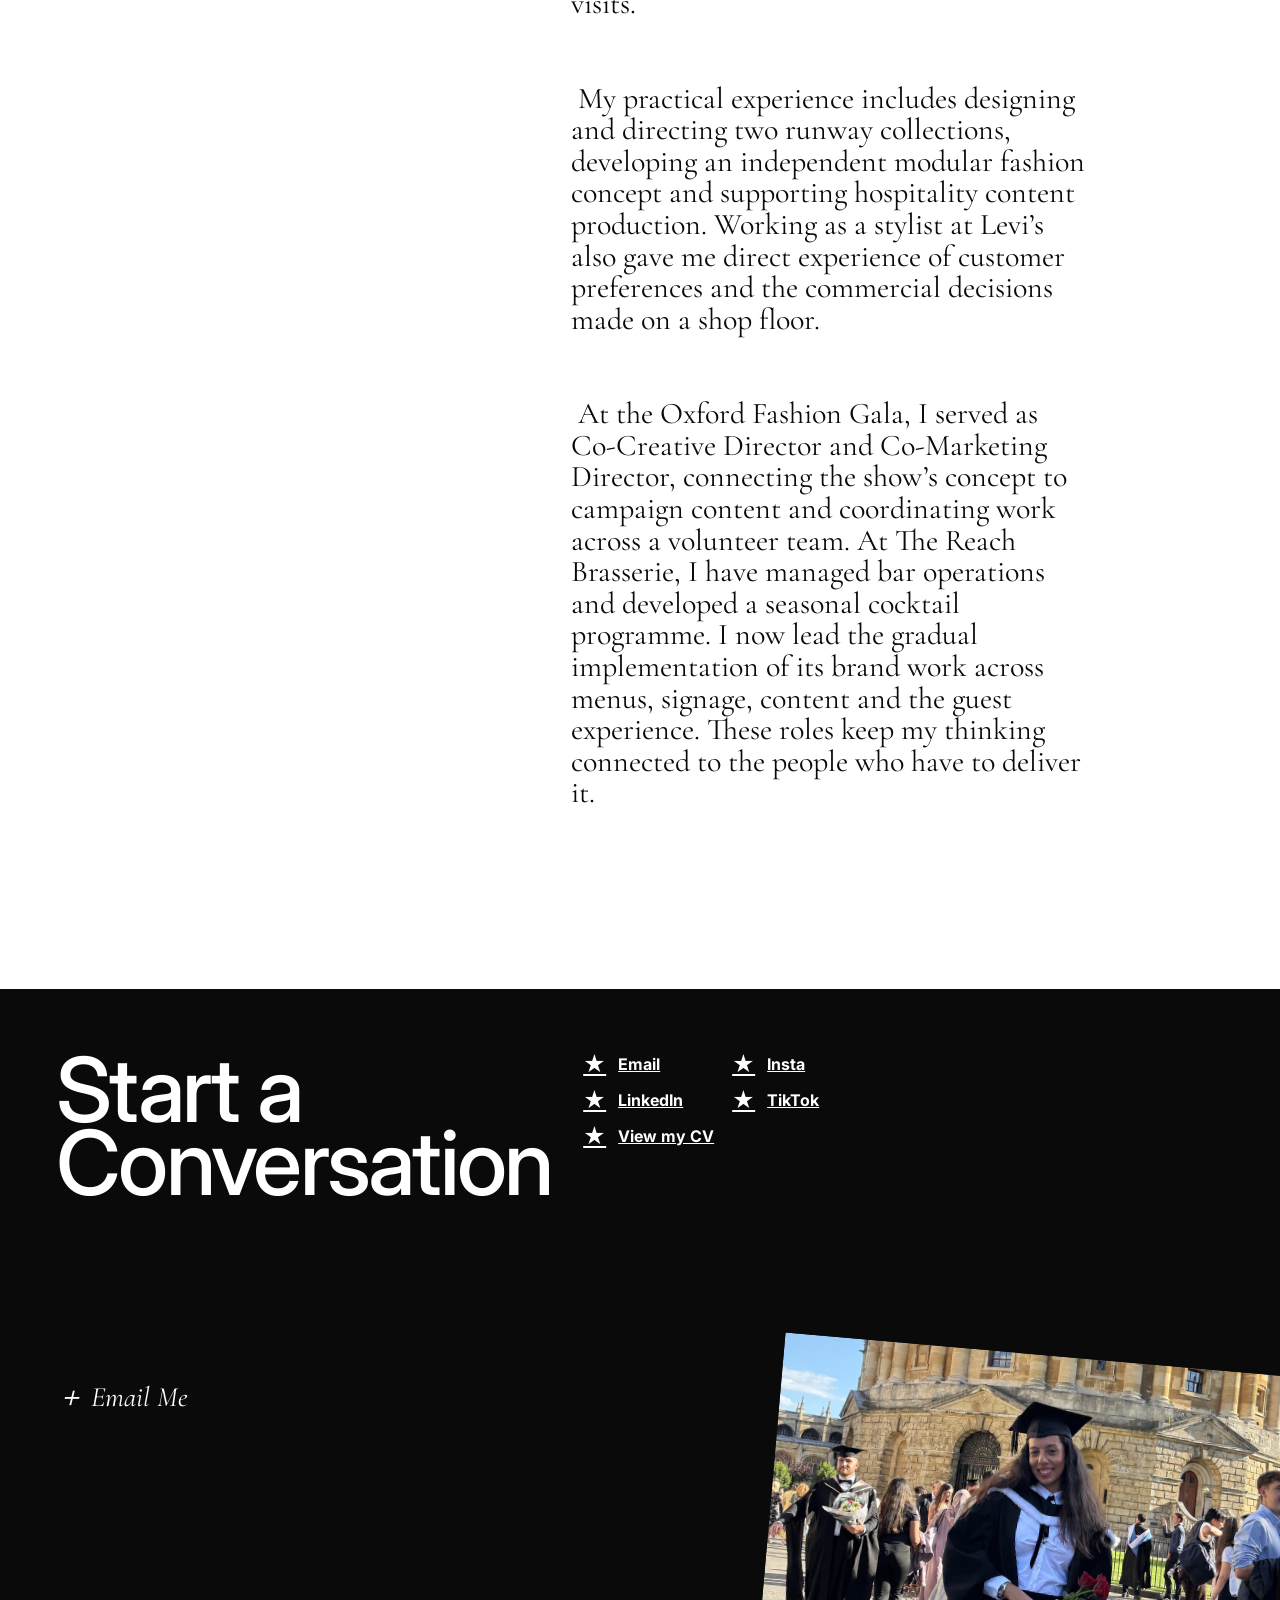
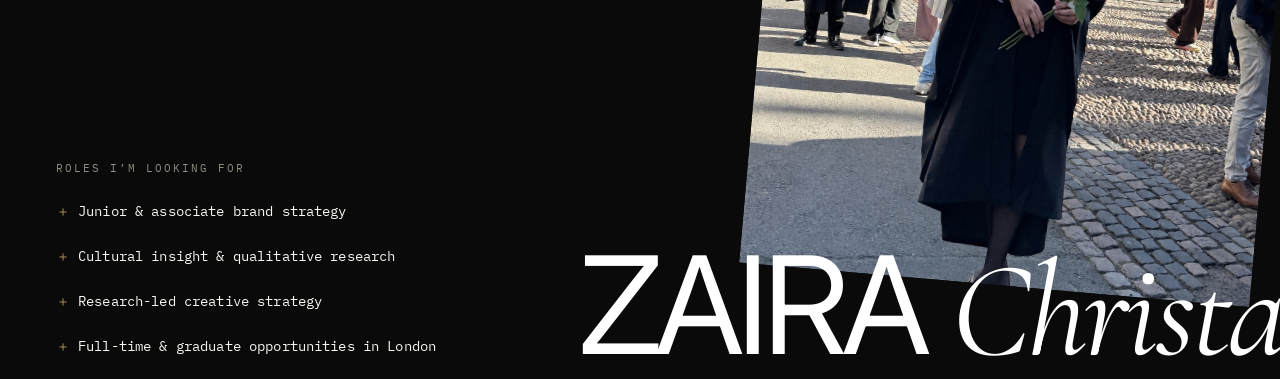
==== commit edc4953b: "Hide ZC Studios page and add rhythm/scroll-pacing updates Co-Authored-By: Claude Sonnet 5.5 <noreply" ====
--- a/index.html
+++ b/index.html
@@ -3,6 +3,15 @@
 <head>
   <meta charset="UTF-8" />
   <meta name="viewport" content="width=device-width, initial-scale=1.0" />
+  <script>
+    // Force fresh loads and back/forward navigation to the top; skip when a deep link sets the anchor.
+    (function () {
+      if ('scrollRestoration' in history) history.scrollRestoration = 'manual';
+      var toTop = function () { if (!location.hash) window.scrollTo(0, 0); };
+      toTop();
+      window.addEventListener('pageshow', toTop);
+    })();
+  </script>
   <title>Zaira Christa — Brand Strategy &amp; Cultural Research</title>
   <meta name="description" content="Zaira Christa is a London-based brand strategist and cultural researcher. Explore positioning, hospitality brand experience, ethnography and creative direction." />
   <meta name="author" content="Zaira Christa" />
@@ -77,6 +86,7 @@
       }
     }
   </script>
+  <link rel="stylesheet" href="rhythm.css">
 </head>
 
 <body>
@@ -85,9 +95,6 @@
   <div class="cursor-dot" aria-hidden="true"></div>
 
   <div class="grain" aria-hidden="true"></div>
-  <div class="orb orb--one" aria-hidden="true"></div>
-  <div class="orb orb--two" aria-hidden="true"></div>
-  <div class="orb orb--three" aria-hidden="true"></div>
 
   <div class="loader" id="loader" aria-hidden="true">
     <div class="loader-inner">
@@ -104,7 +111,7 @@
       <a href="#profile" data-cursor="read">Profile</a>
       <a href="#work" data-cursor="view">Works</a>
       <a href="#research" data-cursor="think">Research</a>
-      <a class="studio-nav-link" href="zc-studios.html" data-cursor="view">Studio</a>
+      <!-- hidden: <a class="studio-nav-link" href="zc-studios.html" data-cursor="view">Studio</a> -->
       <a href="cv.html" data-cursor="read">CV</a>
       <a href="#contact" data-cursor="write">Contact</a>
     </nav>
@@ -356,5 +363,6 @@
 
   <div class="definition-tooltip" id="definitionTooltip" role="tooltip" aria-hidden="true"></div>
   <script src="script.js"></script>
+  <script src="scroll-pacing.js"></script>
 </body>
 </html>
--- a/style.css
+++ b/style.css
@@ -2,18 +2,12 @@
 
 :root {
   --paper: #f8f6f0;
-  --ink: #050505;
+  --ink: #0a0a0a;
   --muted: #67615c;
   --line: rgba(0,0,0,.16);
-  --black: #020202;
-  --cream: #fff7e8;
-  --wine: #6d1226;
-  --rose: #e94e7b;
-  --blue: #13b9ff;
-  --green: #0b9a49;
-  --orange: #b66b2c;
+  --cream: #f8f6f0;
+  --white: #ffffff;
   --gold: #b59652;
-  --silver: #d9dce2;
   --ease: cubic-bezier(.16, 1, .3, 1);
 }
 
@@ -71,21 +65,6 @@
   cursor: none;
 }
 
-body::before {
-  content: "";
-  position: fixed;
-  inset: -20%;
-  pointer-events: none;
-  z-index: 0;
-  opacity: .66;
-  background:
-    radial-gradient(circle at 78% 18%, rgba(19,185,255,.22), transparent 20%),
-    radial-gradient(circle at 18% 82%, rgba(233,78,123,.20), transparent 24%),
-    radial-gradient(circle at 50% 50%, rgba(181,150,82,.15), transparent 28%);
-  filter: blur(40px);
-  animation: aurora 14s var(--ease) infinite alternate;
-}
-
 @keyframes aurora {
   0% { transform: translate3d(-2%, -1%, 0) scale(1); opacity: .45; }
   50% { transform: translate3d(2%, 1%, 0) scale(1.05); opacity: .82; }
@@ -227,13 +206,13 @@
 }
 
 .nav a:hover { border-color: currentColor; }
-.nav a.studio-nav-link { color: #ff2f86; }
+.nav a.studio-nav-link { color: var(--gold); }
 .availability { justify-self: end; text-transform: uppercase; }
 
 .section {
   position: relative;
   z-index: 1;
-  padding: 90px 40px;
+  padding: 150px 56px;
 }
 
 .hero {
@@ -256,7 +235,7 @@
 
 h1, h2, h3 {
   margin: 0;
-  letter-spacing: -.085em;
+  letter-spacing: -.03em;
   font-weight: 500;
 }
 
@@ -364,117 +343,11 @@
   padding: 70px 46px 90px;
 }
 
-.rebus-lines {
-  max-width: 1500px;
-}
-
-.rebus-lines p {
-  margin: 0 0 24px;
-  font-size: clamp(44px, 5.9vw, 105px);
-  line-height: 1.03;
-  letter-spacing: -.085em;
-  font-weight: 700;
-}
-
-.rebus-lines em {
-  font-family: "Cormorant Garamond", serif;
-  font-style: italic;
-  font-weight: 500;
-  letter-spacing: -.04em;
-}
-
-.rebus-icon {
-  color: var(--green);
-  font-size: .8em;
-  vertical-align: .08em;
-  margin: 0 .08em;
-}
-
-.mini-card, .theory-pill, .stamp, .inline-img {
-  display: inline-flex;
-  align-items: center;
-  justify-content: center;
-  vertical-align: .12em;
-  margin: 0 .08em;
-  letter-spacing: .02em;
-}
-
-.mini-card {
-  font-family: "IBM Plex Mono", monospace;
-  font-size: .24em;
-  background: #111;
-  color: #fff;
-  padding: .55em .8em;
-  transform: rotate(-2deg);
-}
-
-.theory-pill {
-  font-family: "Cormorant Garamond", serif;
-  font-style: italic;
-  font-size: .55em;
-  font-weight: 600;
-  border: 1px solid var(--ink);
-  border-radius: 999px;
-  padding: .05em .45em .12em;
-}
-
-.stamp {
-  font-family: "IBM Plex Mono", monospace;
-  font-size: .22em;
-  color: var(--rose);
-  border: 1px solid var(--rose);
-  padding: .55em .75em;
-  transform: rotate(3deg);
-}
-
-.inline-img {
-  font-family: "IBM Plex Mono", monospace;
-  font-size: .2em;
-  color: white;
-  width: 5.8em;
-  height: 3.3em;
-  background:
-    radial-gradient(circle at 25% 35%, rgba(233,78,123,.85), transparent 28%),
-    radial-gradient(circle at 75% 55%, rgba(19,185,255,.85), transparent 30%),
-    #111;
-  border: 1px solid rgba(0,0,0,.2);
-  overflow: hidden;
-  transform: rotate(2deg);
-}
-
-.inline-img.fabric { background: linear-gradient(135deg, #eee, #cfc9be, #f9f1e3); color:#111; }
-.inline-img.tokyo { background: radial-gradient(circle at 30% 40%, #13b9ff, transparent 30%), radial-gradient(circle at 70% 60%, #e94e7b, transparent 30%), #080008; }
-.inline-img.wine { background: linear-gradient(135deg, #40101b, #9a203e, #271015); }
-.inline-img.runway { background: linear-gradient(135deg, #111, #ddd, #8b1025); }
-
-.rebus-answer {
-  margin-top: 52px;
-  display: grid;
-  grid-template-columns: 160px 1fr;
-  gap: 30px;
-  border-top: 1px solid var(--ink);
-  padding-top: 26px;
-}
-
-.rebus-answer span {
-  font-family: "IBM Plex Mono", monospace;
-  letter-spacing: .14em;
-  color: var(--green);
-}
-
-.rebus-answer p {
-  margin: 0;
-  font-family: "Cormorant Garamond", serif;
-  font-size: clamp(30px, 3.2vw, 58px);
-  line-height: .98;
-  font-style: italic;
-}
-
 /* CURRENT SECTION */
 .swiss-current {
   background: var(--paper);
-  padding-top: 90px;
-  padding-bottom: 70px;
+  padding-top: 140px;
+  padding-bottom: 110px;
 }
 
 .current-list {
@@ -497,7 +370,7 @@
 
 .current-line h2 {
   font-size: clamp(42px, 5.5vw, 94px);
-  letter-spacing: -.09em;
+  letter-spacing: -.03em;
   line-height: .86;
   font-family: Inter, sans-serif;
   font-weight: 600;
@@ -534,7 +407,7 @@
   padding: 30px 0;
   border-bottom: 2px solid var(--ink);
   min-height: 160px;
-  transition: background 0s, padding .35s var(--ease), color .35s var(--ease);
+  transition: background 0s, padding .5s var(--ease), color .5s var(--ease);
 }
 
 .work-line:visited {
@@ -561,7 +434,7 @@
   font-weight: 600;
   font-size: clamp(44px, 6vw, 98px);
   line-height: .88;
-  letter-spacing: -.09em;
+  letter-spacing: -.03em;
 }
 
 .work-title-logo {
@@ -574,7 +447,7 @@
   object-fit: contain;
   object-position: left center;
   display: block;
-  transition: filter .35s var(--ease), transform .35s var(--ease);
+  transition: filter .5s var(--ease), transform .5s var(--ease);
 }
 
 .work-line:hover .work-title-logo img {
@@ -611,8 +484,8 @@
   position: absolute;
   inset: -30%;
   background:
-    radial-gradient(circle at 25% 30%, rgba(233,78,123,.8), transparent 25%),
-    radial-gradient(circle at 70% 60%, rgba(19,185,255,.75), transparent 28%),
+    radial-gradient(circle at 25% 30%, rgba(181,150,82,.8), transparent 25%),
+    radial-gradient(circle at 70% 60%, rgba(255,255,255,.75), transparent 28%),
     radial-gradient(circle at 50% 50%, rgba(255,255,255,.15), transparent 35%);
   filter: blur(18px);
   animation: aurora 7s var(--ease) infinite alternate;
@@ -625,7 +498,7 @@
   max-height: 112px;
   object-fit: contain;
   display: block;
-  transition: filter .35s var(--ease), transform .35s var(--ease);
+  transition: filter .5s var(--ease), transform .5s var(--ease);
 }
 
 .work-thumb:has(img) {
@@ -642,8 +515,8 @@
 }
 
 /* RESEARCH */
-.research { background: #050505; color: var(--cream); }
-.research .section-label { color: var(--rose); }
+.research { background: var(--ink); color: var(--cream); }
+.research .section-label { color: var(--gold); }
 
 .research-grid {
   display: grid;
@@ -661,7 +534,7 @@
   min-height: 320px;
   border-right: 1px solid rgba(255,255,255,.22);
   border-bottom: 1px solid rgba(255,255,255,.22);
-  transition: background .35s var(--ease);
+  transition: background .5s var(--ease);
 }
 
 .research-grid > a[hidden] {
@@ -701,18 +574,18 @@
 .archive-nav a { display: grid; gap: 8px; padding: 20px 0; border-bottom: 1px solid; font-size: clamp(22px, 3vw, 38px); }
 .archive-nav span { font-family: "IBM Plex Mono", monospace; font-size: 10px; text-transform: uppercase; letter-spacing: .1em; color: var(--muted); }
 
-.archive-project { scroll-margin-top: 100px; padding: 100px 0; border-top: 2px solid; }
+.archive-project { scroll-margin-top: 100px; padding: 140px 0; border-top: 2px solid; }
 .archive-project > h2 { max-width: 1000px; font-size: clamp(52px, 8vw, 110px); line-height: .88; }
 .archive-project .meta,
 .archive-project h3 { font-family: "IBM Plex Mono", monospace; text-transform: uppercase; letter-spacing: .12em; }
-.archive-project .meta { color: var(--rose-dark); font-size: 11px; }
-.archive-lead { max-width: 820px; margin: 28px 0 70px; font-size: clamp(22px, 3vw, 38px); line-height: 1.18; }
-.archive-project section { display: grid; grid-template-columns: minmax(150px, 1fr) 3fr; gap: 40px; padding: 34px 0; border-top: 1px solid rgba(0,0,0,.25); }
+.archive-project .meta { color: var(--gold); font-size: 11px; }
+.archive-lead { max-width: 820px; margin: 40px 0 90px; font-size: clamp(22px, 3vw, 38px); line-height: 1.18; }
+.archive-project section { display: grid; grid-template-columns: minmax(150px, 1fr) 3fr; gap: 56px; padding: 48px 0; border-top: 1px solid rgba(0,0,0,.25); }
 .archive-project h3 { font-size: 11px; }
 .archive-project section > div,
 .archive-project section > p { max-width: 760px; font-size: 18px; line-height: 1.65; }
 .archive-question { font-size: clamp(28px, 4vw, 50px) !important; line-height: 1.08 !important; }
-.archive-back { display: inline-block; margin-top: 44px; }
+.archive-back { display: inline-block; margin-top: 60px; }
 
 @media (max-width: 700px) {
   .archive-project section { grid-template-columns: 1fr; gap: 16px; }
@@ -723,13 +596,13 @@
 .research-grid article:hover,
 .research-grid > a:hover {
   background:
-    radial-gradient(circle at 80% 20%, rgba(19,185,255,.16), transparent 32%),
-    radial-gradient(circle at 20% 80%, rgba(233,78,123,.16), transparent 28%);
+    radial-gradient(circle at 80% 20%, rgba(255,255,255,.16), transparent 32%),
+    radial-gradient(circle at 20% 80%, rgba(181,150,82,.16), transparent 28%);
 }
 
 .research-grid span {
   font-family: "IBM Plex Mono", monospace;
-  color: var(--rose);
+  color: var(--gold);
   text-transform: uppercase;
   letter-spacing: .14em;
   font-size: 12px;
@@ -751,7 +624,7 @@
 .bio-columns {
   display: grid;
   grid-template-columns: .58fr 1.42fr;
-  gap: 4vw;
+  gap: 6vw;
 }
 
 .bio-columns h2 {
@@ -765,19 +638,19 @@
   font-family: "Cormorant Garamond", serif;
   font-size: clamp(27px, 2.35vw, 46px);
   line-height: 1.05;
-  margin: 0 0 34px;
+  margin: 0 0 48px;
 }
 
 /* CONTACT */
 .contact {
   min-height: 76vh;
-  background: #020202;
+  background: var(--ink);
   color: white;
   display: grid;
   grid-template-columns: 1fr 1fr;
   align-items: start;
-  gap: 40px;
-  padding-top: 80px;
+  gap: 56px;
+  padding-top: 120px;
   overflow: hidden;
 }
 
@@ -822,14 +695,14 @@
   grid-column: 1 / -1;
   font-size: clamp(90px, 18vw, 310px);
   line-height: .75;
-  letter-spacing: -.12em;
+  letter-spacing: -.05em;
   margin-top: 80px;
   white-space: nowrap;
 }
 
 .footer-wordmark em {
   font-family: "Cormorant Garamond", serif;
-  letter-spacing: -.06em;
+  letter-spacing: -.03em;
 }
 
 /* PROJECT PANEL */
@@ -856,7 +729,7 @@
   z-index: 1002;
   width: 74px;
   height: 74px;
-  background: var(--rose);
+  background: var(--ink);
   color: white;
   border: none;
   font-size: 42px;
@@ -879,7 +752,7 @@
 }
 
 .project-room .meta {
-  color: var(--rose);
+  color: var(--gold);
   font-family: "IBM Plex Mono", monospace;
   letter-spacing: .18em;
   text-transform: uppercase;
@@ -918,8 +791,8 @@
   position: absolute;
   inset: -25%;
   background:
-    radial-gradient(circle at 28% 32%, rgba(233,78,123,.45), transparent 25%),
-    radial-gradient(circle at 72% 55%, rgba(19,185,255,.45), transparent 30%),
+    radial-gradient(circle at 28% 32%, rgba(181,150,82,.45), transparent 25%),
+    radial-gradient(circle at 72% 55%, rgba(255,255,255,.45), transparent 30%),
     radial-gradient(circle at 50% 70%, rgba(255,255,255,.18), transparent 26%);
   filter: blur(30px);
   animation: aurora 8s var(--ease) infinite alternate;
@@ -967,7 +840,7 @@
   font-size: 11px;
   text-transform: uppercase;
   letter-spacing: .14em;
-  background: radial-gradient(circle at 50% 50%, rgba(19,185,255,.13), transparent 38%), rgba(255,255,255,.035);
+  background: radial-gradient(circle at 50% 50%, rgba(255,255,255,.13), transparent 38%), rgba(255,255,255,.035);
 }
 
 .image-slot {
@@ -1041,7 +914,7 @@
   .hero, .bio-columns, .contact, .project-hero-grid, .current-line, .project-two-col, .rebus-answer {
     grid-template-columns: 1fr;
   }
-  .section { padding: 70px 22px; }
+  .section { padding: 96px 24px; }
   .hero { padding-top: 120px; }
   .hero-logo-object { min-height: 360px; }
   .hero-logo-object img { width: min(340px, 75vw); }
@@ -1075,83 +948,19 @@
   padding-bottom: 108px;
 }
 
-.rebus-lines.ad-rebus {
-  max-width: none;
-  width: 100%;
-}
-
-.rebus-lines.ad-rebus p {
-  font-family: Inter, sans-serif;
-  font-weight: 700;
-  letter-spacing: -.095em;
-  line-height: 1.12;
-  margin-bottom: 34px;
-}
-
-.rebus-lines.ad-rebus p:nth-child(2) {
-  color: var(--green);
-}
-
-.rebus-lines.ad-rebus p:nth-child(4) {
-  max-width: 1480px;
-}
-
-.rebus-lines.ad-rebus em {
-  font-family: "Cormorant Garamond", serif;
-  font-style: italic;
-  font-weight: 600;
-  letter-spacing: -.045em;
-}
-
-.mini-card.black {
-  background: #000;
-  color: #fff;
-}
-
-.inline-img.music {
-  background:
-    repeating-linear-gradient(90deg, #111 0 8px, #fff 8px 14px),
-    #fff;
-  color: #111;
-}
-
-.inline-img.night {
-  background:
-    radial-gradient(circle at 30% 45%, #13b9ff, transparent 26%),
-    radial-gradient(circle at 75% 55%, #e94e7b, transparent 28%),
-    #050005;
-  color: #fff;
-}
-
-.inline-img.photo {
-  background:
-    linear-gradient(135deg, rgba(255,255,255,.85), rgba(0,0,0,.15)),
-    radial-gradient(circle at 50% 50%, #111, #ddd);
-  color: #111;
-}
-
-.rebus-lines.ad-rebus .mini-card,
-.rebus-lines.ad-rebus .stamp {
-  box-shadow: 0 4px 0 rgba(0,0,0,.12);
-}
-
-.rebus-lines.ad-rebus .theory-pill {
-  background: #fff;
-  border-width: 2px;
-}
 
 .line-icon.star-icon {
   border: none;
   font-size: 22px;
   width: auto;
   height: auto;
-  transition: transform .55s var(--ease), color .35s var(--ease);
+  transition: transform .7s var(--ease), color .5s var(--ease);
   color: white;
 }
 
 .contact-details a:hover .star-icon {
   transform: rotate(360deg) scale(1.25);
-  color: var(--rose);
+  color: var(--gold);
 }
 
 .project-hero-grid.no-visual {
@@ -1184,45 +993,6 @@
     radial-gradient(circle at 20% 30%, rgba(0,0,0,.12) 0 1px, transparent 1px),
     radial-gradient(circle at 80% 70%, rgba(0,0,0,.08) 0 1px, transparent 1px);
   background-size: 5px 5px, 7px 7px;
-}
-
-.orb {
-  position: fixed;
-  pointer-events: none;
-  z-index: 0;
-  width: 38vw;
-  height: 38vw;
-  border-radius: 999px;
-  filter: blur(62px);
-  opacity: .35;
-  mix-blend-mode: multiply;
-  animation: orbDrift 18s var(--ease) infinite alternate;
-}
-
-.orb--one {
-  left: -10vw;
-  top: 8vh;
-  background: rgba(233,78,123,.42);
-}
-
-.orb--two {
-  right: -8vw;
-  top: 18vh;
-  background: rgba(19,185,255,.38);
-  animation-delay: -5s;
-}
-
-.orb--three {
-  left: 34vw;
-  bottom: -18vh;
-  background: rgba(181,150,82,.34);
-  animation-delay: -10s;
-}
-
-@keyframes orbDrift {
-  0% { transform: translate3d(-2vw, 0, 0) scale(1); }
-  50% { transform: translate3d(4vw, 3vh, 0) scale(1.16); }
-  100% { transform: translate3d(1vw, -3vh, 0) scale(.95); }
 }
 
 /* override calla lily cursor */
@@ -1507,7 +1277,7 @@
   width: min(1120px, 78vw);
   font-size: clamp(54px, 7.45vw, 142px);
   line-height: .82;
-  letter-spacing: -.085em;
+  letter-spacing: -.03em;
   position: relative;
   z-index: 10;
 }
@@ -1589,8 +1359,8 @@
   padding-bottom: 70px !important;
   overflow: hidden !important;
   background:
-    radial-gradient(circle at 84% 28%, rgba(19,185,255,.10), transparent 24%),
-    radial-gradient(circle at 18% 80%, rgba(233,78,123,.08), transparent 26%),
+    radial-gradient(circle at 84% 28%, rgba(255,255,255,.10), transparent 24%),
+    radial-gradient(circle at 18% 80%, rgba(181,150,82,.08), transparent 26%),
     var(--paper) !important;
 }
 
@@ -1605,7 +1375,7 @@
   width: min(760px, 58vw) !important;
   font-size: clamp(58px, 6.3vw, 112px) !important;
   line-height: .88 !important;
-  letter-spacing: -.092em !important;
+  letter-spacing: -.03em !important;
   display: grid !important;
   grid-template-rows: repeat(3, auto) !important;
   position: relative !important;
@@ -1638,8 +1408,8 @@
   inset: 7% 3% 5% 4%;
   background:
     linear-gradient(135deg, rgba(255,255,255,.82), rgba(239,236,229,.35)),
-    radial-gradient(circle at 25% 35%, rgba(19,185,255,.08), transparent 32%),
-    radial-gradient(circle at 76% 68%, rgba(233,78,123,.08), transparent 34%);
+    radial-gradient(circle at 25% 35%, rgba(255,255,255,.08), transparent 32%),
+    radial-gradient(circle at 76% 68%, rgba(181,150,82,.08), transparent 34%);
   border: 1px solid rgba(0,0,0,.055);
   box-shadow: 0 34px 60px rgba(0,0,0,.10);
   transform: rotate(2deg) skew(-2deg, .5deg);
@@ -1818,7 +1588,7 @@
   font-family: "Cormorant Garamond", serif;
   font-size: clamp(42px, 5.8vw, 108px);
   line-height: .92;
-  letter-spacing: -.072em;
+  letter-spacing: -.03em;
   font-weight: 600;
 }
 
@@ -1827,7 +1597,7 @@
   max-width: none !important;
   font-size: clamp(82px, 18.5vw, 360px) !important;
   line-height: .72 !important;
-  letter-spacing: -.13em !important;
+  letter-spacing: -.05em !important;
   white-space: nowrap !important;
   display: block !important;
   margin-left: calc(-1 * 40px) !important;
@@ -1893,7 +1663,7 @@
 .clean-bio-text.definition-bio {
   font-family: Inter, sans-serif !important;
   font-weight: 700 !important;
-  letter-spacing: -.09em !important;
+  letter-spacing: -.03em !important;
   line-height: .92 !important;
   font-size: clamp(42px, 5.6vw, 104px) !important;
 }
@@ -1968,7 +1738,7 @@
   background:
     radial-gradient(circle at 25% 30%, rgba(181,150,82,.9), transparent 25%),
     radial-gradient(circle at 72% 55%, rgba(255,255,255,.72), transparent 28%),
-    radial-gradient(circle at 50% 78%, rgba(233,78,123,.5), transparent 35%),
+    radial-gradient(circle at 50% 78%, rgba(181,150,82,.5), transparent 35%),
     #0b0710;
 }
 
@@ -2079,302 +1849,6 @@
   margin-top: 0 !important;
 }
 
-
-/* V16: Current fade + Selected Works construction animation */
-
-/* Current section: simple, elegant fade into place */
-.swiss-current .section-label,
-.swiss-current .current-line {
-  opacity: 0;
-  transform: translateY(26px);
-  filter: blur(6px);
-  transition:
-    opacity .8s var(--ease),
-    transform .8s var(--ease),
-    filter .8s var(--ease);
-}
-
-.swiss-current.current-visible .section-label,
-.swiss-current.current-visible .current-line {
-  opacity: 1;
-  transform: translateY(0);
-  filter: blur(0);
-}
-
-.swiss-current.current-visible .current-line:nth-child(1) { transition-delay: .08s; }
-.swiss-current.current-visible .current-line:nth-child(2) { transition-delay: .18s; }
-.swiss-current.current-visible .current-line:nth-child(3) { transition-delay: .28s; }
-
-/* Selected works starts unbuilt */
-.work-index.construct-ready .section-head,
-.work-index.construct-ready .work-category > .section-label,
-.work-index.construct-ready .work-list,
-.work-index.construct-ready .work-line {
-  will-change: transform, opacity, filter, clip-path;
-}
-
-.work-index.construct-ready .section-head {
-  opacity: 0;
-  transform: translateY(90px) scale(.985);
-  filter: blur(12px);
-}
-
-.work-index.construct-ready .work-category > .section-label {
-  opacity: 0;
-  transform: translateX(-70px) translateY(28px);
-  filter: blur(10px);
-}
-
-.work-index.construct-ready .work-list {
-  clip-path: inset(0 100% 0 0);
-  opacity: .5;
-}
-
-.work-index.construct-ready .work-line {
-  opacity: 0;
-  transform: translateY(130px) rotateX(20deg) scale(.965);
-  transform-origin: top center;
-  filter: blur(14px);
-}
-
-.work-index.construct-ready .work-number,
-.work-index.construct-ready .work-line h3,
-.work-index.construct-ready .work-line p,
-.work-index.construct-ready .work-thumb {
-  opacity: 0;
-}
-
-.work-index.construct-ready .work-number {
-  transform: translateX(-34px);
-}
-
-.work-index.construct-ready .work-line h3 {
-  transform: translateY(42px);
-}
-
-.work-index.construct-ready .work-line p {
-  transform: translateY(28px);
-}
-
-.work-index.construct-ready .work-thumb {
-  transform: translateX(86px) translateY(18px) rotate(3deg) scale(.93);
-  filter: blur(16px);
-}
-
-/* Constructed state */
-.work-index.constructed .section-head {
-  opacity: 1;
-  transform: translateY(0) scale(1);
-  filter: blur(0);
-  transition:
-    opacity .95s var(--ease),
-    transform .95s var(--ease),
-    filter .95s var(--ease);
-}
-
-.work-index.constructed .work-category > .section-label {
-  opacity: 1;
-  transform: translateX(0) translateY(0);
-  filter: blur(0);
-  transition:
-    opacity .75s var(--ease),
-    transform .75s var(--ease),
-    filter .75s var(--ease);
-}
-
-.work-index.constructed .work-list {
-  clip-path: inset(0 0 0 0);
-  opacity: 1;
-  transition:
-    clip-path 1.05s var(--ease),
-    opacity .6s var(--ease);
-}
-
-.work-index.constructed .work-line {
-  opacity: 1;
-  transform: translateY(0) rotateX(0deg) scale(1);
-  filter: blur(0);
-  transition:
-    opacity .9s var(--ease),
-    transform 1.05s var(--ease),
-    filter .95s var(--ease),
-    background 0s,
-    padding .35s var(--ease),
-    color .35s var(--ease);
-}
-
-.work-index.constructed .work-line:hover {
-  background: #111;
-  transition-delay: 0s !important;
-}
-
-.work-index.constructed .work-line:hover .work-number,
-.work-index.constructed .work-line:hover h3,
-.work-index.constructed .work-line:hover p,
-.work-index.constructed .work-line:hover .work-thumb {
-  transition-delay: 0s !important;
-}
-
-.work-index.constructed .work-number,
-.work-index.constructed .work-line h3,
-.work-index.constructed .work-line p,
-.work-index.constructed .work-thumb {
-  opacity: 1;
-  transform: translate(0,0) rotate(0deg) scale(1);
-  filter: blur(0);
-  transition:
-    opacity .72s var(--ease),
-    transform .9s var(--ease),
-    filter .8s var(--ease);
-}
-
-/* Staggered construction timing */
-.work-index.constructed .section-head { transition-delay: .02s; }
-.work-index.constructed .work-category:nth-of-type(1) > .section-label { transition-delay: .18s; }
-.work-index.constructed .work-category:nth-of-type(1) .work-list { transition-delay: .28s; }
-.work-index.constructed .work-category:nth-of-type(2) > .section-label { transition-delay: .62s; }
-.work-index.constructed .work-category:nth-of-type(2) .work-list { transition-delay: .72s; }
-
-.work-index.constructed .work-line:nth-child(1) { transition-delay: .34s, .34s, .34s, 0s, 0s, 0s; }
-.work-index.constructed .work-line:nth-child(2) { transition-delay: .46s, .46s, .46s, 0s, 0s, 0s; }
-.work-index.constructed .work-line:nth-child(3) { transition-delay: .58s, .58s, .58s, 0s, 0s, 0s; }
-.work-index.constructed .work-category:nth-of-type(2) .work-line:nth-child(1) { transition-delay: .78s, .78s, .78s, 0s, 0s, 0s; }
-.work-index.constructed .work-category:nth-of-type(2) .work-line:nth-child(2) { transition-delay: .90s, .90s, .90s, 0s, 0s, 0s; }
-.work-index.constructed .work-category:nth-of-type(2) .work-line:nth-child(3) { transition-delay: 1.02s, 1.02s, 1.02s, 0s, 0s, 0s; }
-.work-index.constructed .work-category:nth-of-type(2) .work-line:nth-child(4) { transition-delay: 1.14s, 1.14s, 1.14s, 0s, 0s, 0s; }
-
-.work-index.constructed .work-line:nth-child(1) .work-number,
-.work-index.constructed .work-line:nth-child(1) h3,
-.work-index.constructed .work-line:nth-child(1) p,
-.work-index.constructed .work-line:nth-child(1) .work-thumb { transition-delay: .48s; }
-
-.work-index.constructed .work-line:nth-child(2) .work-number,
-.work-index.constructed .work-line:nth-child(2) h3,
-.work-index.constructed .work-line:nth-child(2) p,
-.work-index.constructed .work-line:nth-child(2) .work-thumb { transition-delay: .60s; }
-
-.work-index.constructed .work-line:nth-child(3) .work-number,
-.work-index.constructed .work-line:nth-child(3) h3,
-.work-index.constructed .work-line:nth-child(3) p,
-.work-index.constructed .work-line:nth-child(3) .work-thumb { transition-delay: .72s; }
-
-.work-index.constructed .work-category:nth-of-type(2) .work-line:nth-child(1) .work-number,
-.work-index.constructed .work-category:nth-of-type(2) .work-line:nth-child(1) h3,
-.work-index.constructed .work-category:nth-of-type(2) .work-line:nth-child(1) p,
-.work-index.constructed .work-category:nth-of-type(2) .work-line:nth-child(1) .work-thumb { transition-delay: .92s; }
-
-.work-index.constructed .work-category:nth-of-type(2) .work-line:nth-child(2) .work-number,
-.work-index.constructed .work-category:nth-of-type(2) .work-line:nth-child(2) h3,
-.work-index.constructed .work-category:nth-of-type(2) .work-line:nth-child(2) p,
-.work-index.constructed .work-category:nth-of-type(2) .work-line:nth-child(2) .work-thumb { transition-delay: 1.04s; }
-
-.work-index.constructed .work-category:nth-of-type(2) .work-line:nth-child(3) .work-number,
-.work-index.constructed .work-category:nth-of-type(2) .work-line:nth-child(3) h3,
-.work-index.constructed .work-category:nth-of-type(2) .work-line:nth-child(3) p,
-.work-index.constructed .work-category:nth-of-type(2) .work-line:nth-child(3) .work-thumb { transition-delay: 1.16s; }
-
-.work-index.constructed .work-category:nth-of-type(2) .work-line:nth-child(4) .work-number,
-.work-index.constructed .work-category:nth-of-type(2) .work-line:nth-child(4) h3,
-.work-index.constructed .work-category:nth-of-type(2) .work-line:nth-child(4) p,
-.work-index.constructed .work-category:nth-of-type(2) .work-line:nth-child(4) .work-thumb { transition-delay: 1.28s; }
-
-@media (prefers-reduced-motion: reduce) {
-  .swiss-current .section-label,
-  .swiss-current .current-line,
-  .work-index.construct-ready .section-head,
-  .work-index.construct-ready .work-category > .section-label,
-  .work-index.construct-ready .work-list,
-  .work-index.construct-ready .work-line,
-  .work-index.construct-ready .work-number,
-  .work-index.construct-ready .work-line h3,
-  .work-index.construct-ready .work-line p,
-  .work-index.construct-ready .work-thumb {
-    opacity: 1 !important;
-    transform: none !important;
-    filter: none !important;
-    clip-path: none !important;
-    transition: none !important;
-  }
-}
-
-
-/* V18: repeatable deconstruct/reconstruct for Current + Selected Works */
-
-/* Current repeats every time it enters/leaves */
-.swiss-current:not(.current-visible) .section-label,
-.swiss-current:not(.current-visible) .current-line {
-  opacity: 0 !important;
-  transform: translateY(34px) scale(.985) !important;
-  filter: blur(8px) !important;
-}
-
-.swiss-current.current-visible .section-label,
-.swiss-current.current-visible .current-line {
-  opacity: 1 !important;
-  transform: translateY(0) scale(1) !important;
-  filter: blur(0) !important;
-}
-
-/* Works repeats every time it enters/leaves */
-.work-index.construct-ready:not(.constructed) .section-head {
-  opacity: 0 !important;
-  transform: translateY(90px) scale(.985) !important;
-  filter: blur(12px) !important;
-}
-
-.work-index.construct-ready:not(.constructed) .work-category > .section-label {
-  opacity: 0 !important;
-  transform: translateX(-70px) translateY(28px) !important;
-  filter: blur(10px) !important;
-}
-
-.work-index.construct-ready:not(.constructed) .work-list {
-  clip-path: inset(0 100% 0 0) !important;
-  opacity: .5 !important;
-}
-
-.work-index.construct-ready:not(.constructed) .work-line {
-  opacity: 0 !important;
-  transform: translateY(130px) rotateX(20deg) scale(.965) !important;
-  transform-origin: top center !important;
-  filter: blur(14px) !important;
-}
-
-.work-index.construct-ready:not(.constructed) .work-number,
-.work-index.construct-ready:not(.constructed) .work-line h3,
-.work-index.construct-ready:not(.constructed) .work-line p,
-.work-index.construct-ready:not(.constructed) .work-thumb {
-  opacity: 0 !important;
-}
-
-.work-index.construct-ready:not(.constructed) .work-number {
-  transform: translateX(-34px) !important;
-}
-
-.work-index.construct-ready:not(.constructed) .work-line h3 {
-  transform: translateY(42px) !important;
-}
-
-.work-index.construct-ready:not(.constructed) .work-line p {
-  transform: translateY(28px) !important;
-}
-
-.work-index.construct-ready:not(.constructed) .work-thumb {
-  transform: translateX(86px) translateY(18px) rotate(3deg) scale(.93) !important;
-  filter: blur(16px) !important;
-}
-
-/* Faster deconstruction so it feels responsive when leaving */
-.work-index.construct-ready:not(.constructed) .section-head,
-.work-index.construct-ready:not(.constructed) .work-category > .section-label,
-.work-index.construct-ready:not(.constructed) .work-list,
-.work-index.construct-ready:not(.constructed) .work-line,
-.work-index.construct-ready:not(.constructed) .work-number,
-.work-index.construct-ready:not(.constructed) .work-line h3,
-.work-index.construct-ready:not(.constructed) .work-line p,
-.work-index.construct-ready:not(.constructed) .work-thumb {
-  transition-duration: .55s !important;
-}
 
 /* Hero image stack: shuffled photo pile. */
 .hero-logo-object.hero-slideshow {
@@ -2492,7 +1966,7 @@
   transform: translateX(-50%) !important;
   font-size: var(--footer-wordmark-size, 180px) !important;
   line-height: .72 !important;
-  letter-spacing: -.13em !important;
+  letter-spacing: -.05em !important;
   white-space: nowrap !important;
 }
 
@@ -2504,7 +1978,7 @@
 @media (max-width: 760px) {
   .footer-wordmark {
     padding: 0 16px !important;
-    letter-spacing: -.11em !important;
+    letter-spacing: -.05em !important;
   }
 }
 
@@ -2556,8 +2030,7 @@
   }
 
   .cursor,
-  .cursor-dot,
-  .orb {
+  .cursor-dot {
     display: none !important;
   }
 
@@ -2632,7 +2105,7 @@
     overflow: visible !important;
     font-size: clamp(36px, 11vw, 48px) !important;
     line-height: .96 !important;
-    letter-spacing: -.06em !important;
+    letter-spacing: -.03em !important;
     white-space: normal !important;
     word-break: normal !important;
   }
@@ -2729,7 +2202,7 @@
   .work-line h3 {
     font-size: clamp(34px, 11vw, 52px) !important;
     line-height: .92 !important;
-    letter-spacing: -.075em !important;
+    letter-spacing: -.03em !important;
   }
 
   .work-title-logo img {
@@ -2772,7 +2245,7 @@
   .contact h2 {
     font-size: clamp(46px, 14vw, 64px) !important;
     line-height: .92 !important;
-    letter-spacing: -.07em !important;
+    letter-spacing: -.03em !important;
     overflow-wrap: anywhere !important;
   }
 
@@ -2808,7 +2281,7 @@
     font-size: clamp(48px, 16vw, 72px) !important;
     line-height: .86 !important;
     margin: 22px 0 !important;
-    letter-spacing: -.08em !important;
+    letter-spacing: -.03em !important;
   }
 
   .project-room .lead,
@@ -2916,7 +2389,7 @@
   left: 16px;
   z-index: 100000;
   padding: 10px 16px;
-  background: var(--black);
+  background: var(--ink);
   color: var(--cream);
   font-family: "IBM Plex Mono", monospace;
   font-size: 13px;
--- a/rhythm.css
+++ b/rhythm.css
@@ -0,0 +1,117 @@
+/* Shared editorial rhythm. Loaded after legacy styles to retire compressed
+   spacing overrides without disturbing the existing typography or palette. */
+:root {
+  --space-copy: clamp(1.5rem, 3svh, 2.5rem);
+  --space-block: clamp(3rem, 7svh, 6rem);
+  --space-chapter: clamp(5rem, 14svh, 12rem);
+  --space-section: clamp(8rem, 20svh, 18rem);
+  --space-row: clamp(3rem, 7svh, 6rem);
+}
+.section { padding-block: var(--space-section) !important; }
+.hero.section { min-height: 120svh !important; padding-top: max(140px, var(--space-section)) !important; }
+.hero .intro { margin-top: var(--space-block) !important; }
+.hero-actions { margin-top: var(--space-copy) !important; }
+.section-label, .kicker { margin-bottom: var(--space-copy) !important; }
+.section-head { margin-bottom: var(--space-block) !important; gap: var(--space-copy); }
+.clean-bio.section { min-height: 170svh !important; justify-content: flex-start; }
+.bio-pause { position: sticky; top: 18svh; }
+.clean-bio-text.definition-bio { max-width: 52ch !important; }
+.swiss-current { min-height: 125svh; }
+.current-line { padding-block: var(--space-row) !important; }
+.current-line p { max-width: 44ch; }
+.work-category + .work-category { margin-top: var(--space-chapter) !important; }
+.work-category > .section-label { margin-bottom: var(--space-block) !important; }
+.work-line { min-height: clamp(240px, 38svh, 440px); padding-block: var(--space-row) !important; }
+.work-line p { margin-top: var(--space-copy); max-width: 48ch; }
+.research { min-height: 130svh; }
+.research-grid > a, .research-grid article { min-height: 52svh; padding: var(--space-block) clamp(24px, 4vw, 64px) !important; }
+.research-grid h3 { margin-block: var(--space-block) var(--space-copy); }
+.research-grid p { max-width: 48ch; }
+.research-note { margin-top: var(--space-copy); }
+.bio-text { max-width: 52ch; }
+.bio-text p { margin-bottom: var(--space-block); }
+.bio-text p:last-child { margin-bottom: 0; }
+.contact.section { min-height: 110svh !important; row-gap: var(--space-block); }
+.contact-intro .ways-to-work { margin-top: var(--space-block); }
+.ways-to-work ul { gap: var(--space-copy); }
+.archive-intro { padding-block: var(--space-section) var(--space-block); min-height: 80svh; }
+.archive-intro > p:last-child { margin-top: var(--space-block); }
+.archive-nav { margin-bottom: var(--space-chapter); }
+.archive-nav a { padding-block: var(--space-copy); }
+.archive-project { padding-block: var(--space-section); }
+.archive-lead { margin-block: var(--space-block) var(--space-chapter); }
+.archive-project section { padding-block: var(--space-block); gap: var(--space-block); }
+.archive-project section > div, .archive-project section > p { max-width: 62ch; }
+.project-hero-grid { padding-bottom: var(--space-block); }
+.project-room .lead { margin-top: var(--space-block); max-width: 48ch; }
+.project-section { margin-top: var(--space-chapter); padding-top: var(--space-block); }
+.project-section .meta, .project-section h3 { margin-bottom: var(--space-copy); }
+.project-section p { max-width: 62ch; }
+.project-two-col { gap: var(--space-block); }
+.gallery-slots { gap: var(--space-block); margin-top: var(--space-block); }
+.project-room { padding-bottom: var(--space-chapter); }
+/* Studio shares the same rhythm; controls retain their compact internal layout. */
+body:has(.header-stack) .section { min-height: 120svh; }
+body:has(.header-stack) .hero { min-height: 130svh !important; }
+.copy-block > p, .section-head > p { max-width: 60ch; margin-top: var(--space-copy); margin-bottom: var(--space-copy); }
+.copy-block blockquote { margin-block: var(--space-block); }
+.control-stack { gap: var(--space-copy); }
+body:has(.header-stack) .section-head h2 { margin-bottom: var(--space-copy); }
+/* Motion is opt-in: content remains readable without JavaScript. */
+:where(.swiss-current .section-label, .swiss-current .current-line, .reveal) {
+  opacity: 1 !important; transform: none !important; filter: none !important;
+}
+.scroll-paced {
+  opacity: calc(.12 + var(--entrance, 1) * .88) !important;
+  transform: translateY(calc((1 - var(--entrance, 1)) * var(--travel, 34px))) rotateX(calc((1 - var(--entrance, 1)) * var(--tilt, 0deg))) !important;
+  filter: blur(calc((1 - var(--entrance, 1)) * var(--blur, 6px))) !important;
+  transition: background .3s ease, color .3s ease, padding .5s ease !important;
+}
+.work-line.scroll-paced { --travel: 90px; --tilt: 16deg; --blur: 10px; transform-origin: top center; clip-path: inset(0 calc((1 - var(--entrance, 1)) * 12%) 0 0); }
+.scroll-paced:focus-within, .scroll-paced:focus-visible { opacity: 1 !important; transform: none !important; filter: none !important; clip-path: none !important; }
+@media screen {
+  .cv-wrap { padding-block: var(--space-block) var(--space-chapter); }
+  .cv-wrap section { margin-top: var(--space-block); }
+  .cv-wrap h2 { margin-bottom: var(--space-copy); }
+  .cv-entry { margin-bottom: var(--space-block); }
+  .cv-entry ul { margin-top: var(--space-copy); }
+}
+@media (max-width: 760px) {
+  :root {
+    --space-copy: clamp(1.25rem, 3svh, 1.75rem);
+    --space-block: clamp(2.5rem, 6svh, 3.75rem);
+    --space-chapter: clamp(4rem, 10svh, 6rem);
+    --space-section: clamp(5rem, 12svh, 7rem);
+    --space-row: clamp(2rem, 5svh, 3rem);
+  }
+  .hero.section { min-height: 100svh !important; gap: var(--space-block) !important; }
+  .clean-bio.section { min-height: auto !important; }
+  .bio-pause { position: static; }
+  .swiss-current, .research, body:has(.header-stack) .section { min-height: auto; }
+  body:has(.header-stack) .hero { min-height: 100svh !important; }
+  .work-line { min-height: 220px; }
+  .research-grid > a, .research-grid article { min-height: 0; }
+  .contact.section { min-height: 90svh !important; }
+  .archive-intro { min-height: auto; }
+}
+@media (prefers-reduced-motion: reduce) {
+  html { scroll-behavior: auto !important; }
+  .scroll-paced { opacity: 1 !important; transform: none !important; filter: none !important; clip-path: none !important; }
+  .bio-pause { position: static; }
+  .clean-bio.section { min-height: auto !important; }
+}
+/* Match legacy selector specificity at responsive breakpoints. */
+.hero.section .intro { margin-top: var(--space-block) !important; }
+.clean-bio .section-label { margin-bottom: var(--space-copy) !important; }
+.work-index .work-category + .work-category { margin-top: var(--space-chapter) !important; }
+.project-room .project-section { margin-top: var(--space-chapter) !important; padding-top: var(--space-block) !important; }
+.project-room .lead { margin-block: var(--space-block) !important; }
+@media (max-width: 760px) {
+  .work-index .work-line { padding-block: var(--space-row) !important; min-height: 220px !important; }
+}
+.work-line.scroll-paced .work-thumb {
+  transform: translateX(calc((1 - var(--entrance, 1)) * 60px)) rotate(calc((1 - var(--entrance, 1)) * 3deg));
+}
+@media (prefers-reduced-motion: reduce) {
+  .work-line.scroll-paced .work-thumb { transform: none; }
+}
